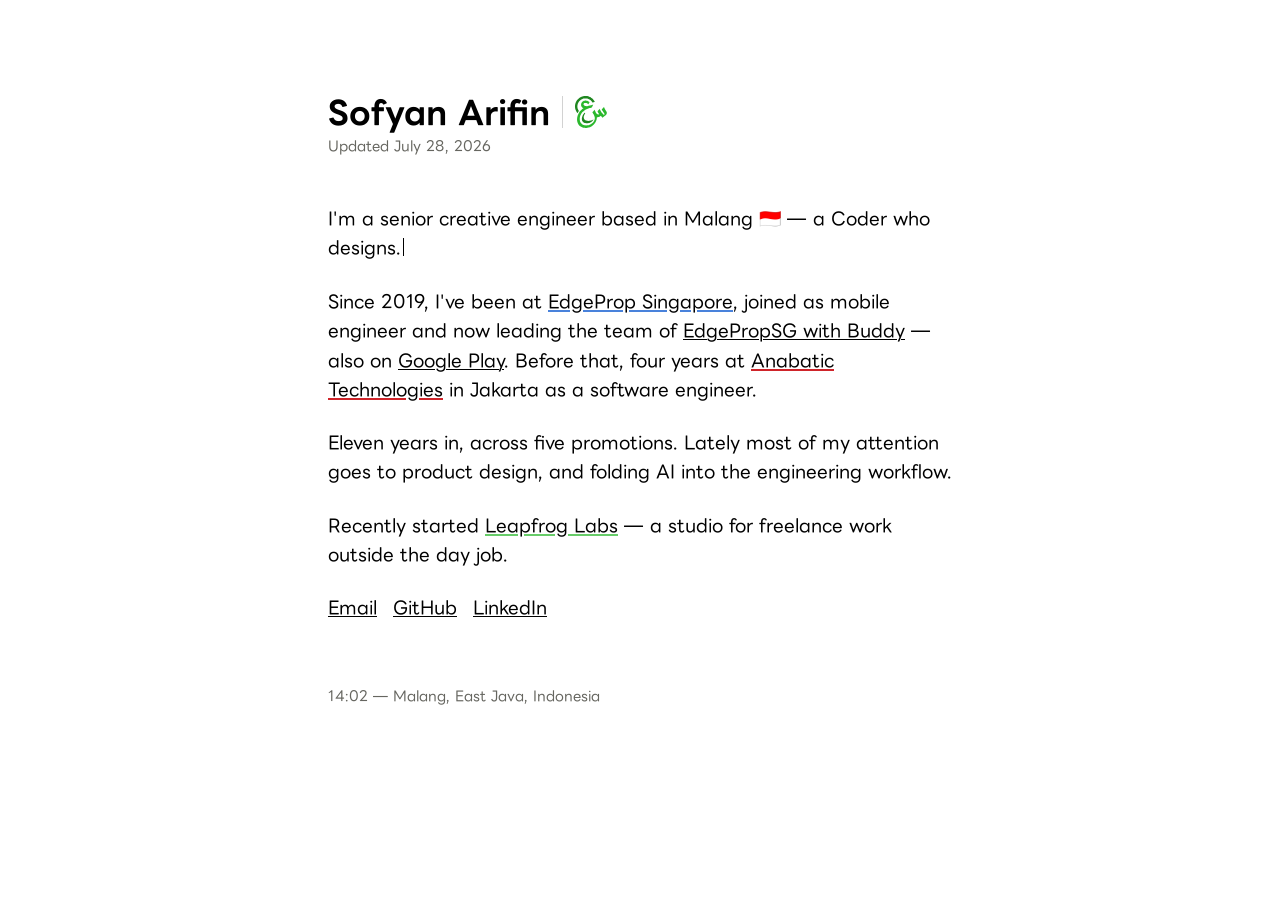
==== index.html @ 7bcece39 "deploy: b317d8b9dcee8643f9cf0bed5c3406398640f466 sfxarfn/landing-page@b317d8b9dcee8643f9cf0bed5c3406" ====
<!DOCTYPE html><html lang="en"><head><meta charset="utf-8"><meta name="viewport" content="width=device-width, initial-scale=1"><link rel="icon" href="/favicon.svg" type="image/svg+xml"><link rel="canonical" href="http://localhost:4321/"><title>Sofyan Arifin</title><meta name="description" content="a Coder who designs."><meta property="og:type" content="website"><meta property="og:title" content="Sofyan Arifin"><meta property="og:description" content="a Coder who designs."><meta name="twitter:card" content="summary_large_image"><meta name="twitter:title" content="Sofyan Arifin"><meta name="twitter:description" content="a Coder who designs."><link rel="stylesheet" href="/_astro/BaseLayout.Lkc5oZnr.css"></head><body class="bg-bg text-text font-sans antialiased"><div class="mx-auto w-full max-w-2xl px-6 py-16 sm:py-24"><main class="flex flex-col gap-12"><header class="flex flex-col gap-2"><div class="flex items-center gap-3 text-[clamp(1.5rem,4.5vw,2rem)]"><h3 class="leading-none font-bold">Sofyan Arifin</h3><span class="bg-border h-[1em] w-px" aria-hidden="true"></span><svg viewBox="0 0 586 589" fill="none" class="h-[1em] w-auto" aria-hidden="true">
<path fill-rule="evenodd" clip-rule="evenodd" d="M193.44 83.939C198.079 83.9053 205.485 84.4526 209.888 85.1684C214.29 85.8758 221.696 87.7284 226.335 89.2694C230.974 90.8105 237.232 93.3031 240.252 94.8104C243.271 96.3178 249.125 99.8714 253.275 102.709C257.424 105.547 262.443 109.379 268.052 114.6L257.315 132.402C251.411 142.195 246.392 150.422 246.156 150.7C245.92 150.978 243.457 149.269 240.673 146.911C237.89 144.545 233.15 140.982 230.13 138.995C227.111 136.999 221.898 134.204 218.533 132.78C215.168 131.349 209.474 129.564 205.881 128.806C201.175 127.821 196.991 127.568 190.91 127.896C185.984 128.166 180.198 129.075 176.993 130.077C173.973 131.029 169.436 133.05 166.905 134.574C163.793 136.435 161.465 138.684 159.736 141.479C157.509 145.075 157.172 146.422 157.172 151.584C157.172 156.199 157.661 158.591 159.323 162.178C160.588 164.906 163.565 168.89 166.568 171.862C169.377 174.641 174.488 178.506 177.921 180.443C181.354 182.388 187.199 185.032 190.91 186.321C197.168 188.493 198.577 188.662 222.961 188.561L249.53 180.931C264.147 176.729 284.642 171.197 295.076 168.628C305.518 166.052 318.608 162.995 324.175 161.833C329.742 160.662 334.482 159.888 334.718 160.098C334.954 160.317 329.877 171.761 323.45 185.546C317.022 199.323 311.515 210.868 311.22 211.188C310.924 211.516 304.042 213.167 295.919 214.859C287.805 216.552 275.845 219.398 269.351 221.175C262.856 222.952 252.414 226.177 246.156 228.341C239.897 230.514 229.262 234.724 222.539 237.706C215.817 240.678 206.134 245.411 201.031 248.206C195.928 251.002 187.013 256.408 181.21 260.215C175.416 264.021 166.872 270.194 162.233 273.924C157.594 277.654 149.058 285.587 143.255 291.549C137.461 297.511 129.988 305.983 126.656 310.387C123.324 314.782 118.449 321.797 115.818 325.965C113.195 330.134 108.556 338.664 105.511 344.913C102.474 351.161 98.3667 361.207 96.3846 367.228C94.4109 373.249 92.0155 382.15 91.0708 387.017C90.1346 391.876 88.9116 400.407 88.3549 405.964C87.7561 412.07 87.5621 421.24 87.8657 429.122C88.1441 436.297 88.996 445.585 89.7466 449.753C90.4973 453.922 92.0577 460.557 93.2048 464.49C94.3519 468.423 96.7135 474.679 98.451 478.385C100.189 482.09 103.841 488.532 106.582 492.7C109.315 496.869 114.603 503.336 118.34 507.066C122.068 510.797 127.972 515.849 131.447 518.3C134.93 520.75 141.568 524.658 146.207 526.99C150.846 529.315 158.437 532.481 163.076 534.022C167.715 535.554 175.492 537.626 180.367 538.611C185.697 539.698 194.09 540.59 201.453 540.868C208.31 541.121 217.757 540.902 222.961 540.363C228.064 539.832 236.034 538.62 240.673 537.668C245.312 536.716 253.663 534.434 259.229 532.599C264.796 530.771 273.905 527.049 279.472 524.346C285.039 521.635 293.575 516.793 298.45 513.576C303.325 510.367 310.882 504.734 315.26 501.062C319.637 497.391 326.191 491.159 329.818 487.227C333.453 483.294 338.876 476.658 341.871 472.49C344.865 468.322 349.563 460.557 352.312 455.227C355.062 449.897 358.267 442.697 359.44 439.227C360.62 435.749 362.248 429.88 363.058 426.175C364.062 421.585 364.526 415.817 364.517 408.07C364.5 399.573 364.036 394.571 362.662 388.28C361.649 383.649 359.448 375.876 357.77 371.018C356.091 366.15 352.759 358.007 350.372 352.912C347.977 347.818 342.444 338.151 338.075 331.439C333.697 324.719 327.574 315.06 318.785 300.703L320.734 298.597C321.805 297.435 331.15 286.64 341.499 274.598C351.849 262.556 360.46 252.703 360.646 252.703C360.831 252.703 362.484 256.678 364.323 261.545C366.162 266.404 370.025 275.684 372.909 282.16C375.794 288.635 380.374 297.915 383.09 302.791C385.797 307.667 389.972 314.269 392.368 317.477C394.755 320.677 398.677 325.039 401.081 327.161C403.476 329.283 407.466 332.239 409.937 333.73C412.4 335.228 417.46 337.216 421.172 338.167C424.883 339.111 430.104 339.877 432.769 339.868C435.434 339.868 439.609 339.439 442.047 338.917C444.485 338.403 446.661 337.847 446.897 337.687C447.133 337.527 444.788 334.066 441.701 329.991C438.606 325.923 433.933 319.187 431.318 315.018C428.695 310.85 424.52 303.271 422.04 298.176C419.552 293.082 416.819 286.985 414.424 280.332L430.466 261.461C439.289 251.086 448.204 240.56 454.066 233.537L457.204 243.12C458.924 248.392 462.88 257.823 465.992 264.071C469.105 270.32 474.596 279.793 478.189 285.124C481.782 290.454 487.171 297.84 490.157 301.545C493.143 305.25 498.963 311.995 503.087 316.526C507.203 321.056 513.732 328.256 517.586 332.525C521.905 337.308 525.785 342.63 527.708 346.411C529.42 349.788 531.006 352.55 531.242 352.559C531.478 352.567 533.089 351.035 534.826 349.165C536.564 347.287 538.715 344.332 539.592 342.597C540.478 340.862 541.464 338.108 541.793 336.492C542.131 334.841 541.937 331.506 541.363 328.913C540.79 326.361 538.833 321.435 537.003 317.966C535.172 314.488 527.784 303.507 520.572 293.545C513.369 283.583 505.474 272.215 503.037 268.282C500.599 264.349 497.031 258.278 491.583 248.493L511.497 226.598C522.445 214.556 532.026 204.039 532.794 203.23C534.11 201.841 534.388 202.321 537.416 211.23C539.195 216.443 542.848 225.251 545.547 230.809C548.355 236.611 555.913 249.158 563.284 260.282C570.352 270.935 577.184 281.73 578.466 284.282C579.748 286.825 581.84 291.751 583.122 295.229C584.91 300.096 585.543 303.574 585.863 310.387C586.192 317.216 585.956 320.382 584.834 324.281C584.033 327.06 582.009 331.986 580.33 335.229C578.112 339.515 575.076 343.313 569.205 349.123C564.111 354.176 555.246 361.376 545.133 368.66C536.336 375.001 523.625 384.348 504.673 398.655L501.409 393.468C499.612 390.613 493.919 384.087 488.757 378.967C483.595 373.847 477.565 368.255 471.357 363.439L463.555 371.287C458.958 375.91 453.324 380.575 449.849 382.647C446.602 384.584 441.094 387.169 437.619 388.39C432.212 390.293 429.817 390.638 421.172 390.714C415.605 390.765 409.439 390.52 403.881 389.544V392.701C403.881 394.436 403.316 400.693 402.616 406.596C401.924 412.499 400.355 421.787 399.141 427.227C397.926 432.667 395.413 441.669 393.557 447.227C391.702 452.785 388.37 461.307 386.16 466.174C383.95 471.033 379.961 478.806 377.287 483.437C374.622 488.069 370.16 495.083 367.368 499.016C364.585 502.948 359.937 509.012 357.044 512.489C354.151 515.959 346.999 523.445 341.145 529.121C335.292 534.797 325.853 542.889 320.169 547.1C314.484 551.318 305.476 557.356 300.137 560.523C294.798 563.689 287.207 567.765 283.268 569.592C279.329 571.411 272.488 574.249 268.086 575.899C263.683 577.541 256.657 579.882 252.482 581.095C248.307 582.308 240.336 584.202 234.769 585.297C229.203 586.4 220.093 587.764 214.527 588.328C208.31 588.96 199.201 589.162 190.91 588.867C183.488 588.59 172.86 587.604 167.293 586.653C161.727 585.71 153.562 583.966 149.159 582.779C144.756 581.592 136.592 578.821 131.025 576.632C125.458 574.451 117.294 570.678 112.891 568.253C108.488 565.836 100.897 560.868 96.0219 557.222C91.1468 553.584 83.1762 546.476 78.301 541.441C73.4174 536.396 67.0157 528.675 64.072 524.279C61.12 519.875 56.8099 512.489 54.482 507.858C52.1625 503.226 48.8225 495.083 47.0597 489.753C45.2968 484.422 43.087 476.279 42.1508 471.648C41.2061 467.016 40.059 460.002 39.5867 456.069C39.1228 452.136 38.4902 444.928 38.1866 440.069C37.8829 435.202 38.0769 425.543 38.6167 418.596C39.1565 411.649 40.1518 402.268 40.8181 397.754C41.4929 393.24 42.834 385.847 43.8039 381.333C44.7739 376.82 47.6248 366.874 50.1298 359.228C53.2759 349.645 57.1473 340.374 62.6044 329.334C67.488 319.456 73.7548 308.5 78.9758 300.703C83.6232 293.755 91.3913 283.33 96.2412 277.545C101.083 271.751 110.327 261.941 116.771 255.726C123.223 249.512 133.808 240.476 140.303 235.642C146.798 230.8 152.676 226.539 153.376 226.152C154.076 225.773 154.456 225.301 154.22 225.099C153.984 224.906 151.521 223.55 148.737 222.093C145.954 220.636 141.02 217.428 137.773 214.961C134.525 212.493 129.498 207.668 126.597 204.224C123.695 200.78 120.01 195.314 118.399 192.072C116.788 188.83 114.662 183.146 113.667 179.441C112.292 174.296 111.853 170.119 111.803 161.757C111.752 153.109 112.115 149.395 113.532 144.073C114.519 140.368 116.518 134.684 117.968 131.442C119.419 128.199 122.616 122.515 125.079 118.81C127.533 115.105 132.391 109.421 135.866 106.179C139.341 102.937 145.178 98.4904 148.83 96.2925C152.491 94.0946 159.281 90.9452 163.92 89.2863C168.559 87.6358 175.205 85.7747 178.68 85.1516C182.163 84.5284 188.801 83.9811 193.44 83.939Z" fill="#2BB82D" />
<path d="M222.539 1.70801C217.276 0.806964 208.015 0.234339 195.549 0.0490782C185.115 -0.102499 173.729 0.108025 170.245 0.529072C166.77 0.95012 159.938 2.07853 155.063 3.03851C150.188 3.9985 141.652 6.12058 136.086 7.75425C130.519 9.39633 121.789 12.4363 116.686 14.5163C111.583 16.5962 104.372 19.9478 100.661 21.9604C96.9496 23.973 90.1176 28.1666 85.4787 31.2824C80.8397 34.3981 73.2487 40.057 68.6097 43.8549C63.9707 47.6611 56.7845 54.3389 52.6348 58.6841C48.4934 63.0378 42.5555 70.0103 39.4516 74.1787C36.3478 78.3471 31.869 84.8817 29.4905 88.7048C27.112 92.5279 22.9453 100.107 20.2294 105.547C17.5051 110.987 13.912 119.037 12.242 123.441C10.5719 127.837 8.27776 134.658 7.14754 138.599C6.01731 142.532 4.31355 149.731 3.36888 154.599C2.41579 159.458 1.19279 167.988 0.644543 173.546C0.0288253 179.761 -0.165168 189.167 0.146908 197.967C0.433681 205.84 1.22652 215.878 1.91815 220.282C2.60978 224.678 4.33885 232.829 5.77272 238.387C7.20658 243.945 10.0996 252.846 12.2167 258.176C14.3253 263.507 18.1546 271.835 20.7186 276.703C23.2827 281.561 27.7361 289.14 30.6123 293.544C33.4969 297.94 38.1949 304.483 41.0542 308.071C43.9135 311.658 46.5451 314.597 46.8909 314.597C47.2367 314.597 49.2019 311.473 51.2599 307.649C53.3095 303.826 57.0797 297.292 59.627 293.123C62.1742 288.955 65.9022 283.178 67.9096 280.281L71.5618 275.018C65.2022 265.553 61.6428 259.397 59.5342 255.229C57.434 251.061 54.3301 243.667 52.6348 238.808C50.9394 233.941 48.8308 227.12 47.9452 223.651C47.0596 220.173 45.7438 212.88 45.0268 207.44C44.3184 202 43.7279 194.514 43.7279 190.809C43.7279 187.104 44.3184 179.617 45.0353 174.177C45.7522 168.738 47.2957 160.493 48.4766 155.862C49.6489 151.23 51.9431 143.837 53.5794 139.441C55.2157 135.037 58.6148 127.458 61.1367 122.599C63.6586 117.732 68.2723 110.153 71.3762 105.757C74.4885 101.353 81.9699 92.8058 88.0006 86.7596C96.1483 78.5913 101.47 74.1029 108.674 69.3366C114.013 65.7998 122.734 60.8315 128.073 58.2968C133.412 55.7537 141.383 52.4947 145.785 51.0463C150.188 49.5979 157.408 47.6864 161.811 46.7938C166.214 45.9011 174.378 44.8317 179.945 44.4106C185.959 43.9559 194.511 43.9475 201.031 44.3938C207.062 44.8064 215.226 45.7411 219.165 46.4738C223.104 47.2064 230.889 49.2611 236.456 51.0548C242.023 52.84 251.326 56.7052 257.121 59.6273C262.924 62.5578 270.7 66.9788 274.411 69.463C278.122 71.9471 284.195 76.5113 287.907 79.6102C291.618 82.7091 297.193 88.0648 300.305 91.5006C303.409 94.9447 307.517 99.8373 309.431 102.389C311.338 104.932 314.838 110.237 317.2 114.178L317.696 115.005C319.832 118.561 321.537 121.401 321.569 121.479C321.611 121.555 331.133 119.374 342.731 116.646C354.328 113.909 364.104 111.669 364.45 111.66C364.795 111.66 365.082 111.079 365.082 110.389C365.082 109.69 362.965 105.05 360.384 100.073C357.795 95.0963 353.308 87.4164 350.415 83.0207C347.513 78.6165 342.292 71.6103 338.792 67.4419C335.3 63.2736 329.067 56.6294 324.934 52.68C320.809 48.7306 314.391 43.198 310.68 40.3854C306.968 37.5728 300.516 33.0255 296.341 30.2803C292.166 27.5351 284.575 23.1562 279.472 20.5457C274.369 17.9352 267.158 14.5921 263.446 13.11C259.735 11.6363 254.422 9.68264 251.638 8.7816C248.855 7.88056 242.968 6.22163 238.565 5.11007C234.162 3.99008 226.942 2.46589 222.539 1.70801Z" fill="#1F8720" />
<path d="M182.264 314.277C178.899 312.138 175.989 310.387 175.803 310.387C175.61 310.387 173.661 312.374 171.468 314.808C169.275 317.241 165.328 322.067 162.688 325.544C160.048 329.014 156.362 334.134 154.498 336.913C152.634 339.692 148.788 346.134 145.945 351.228C143.103 356.323 138.886 365.224 136.575 371.018C134.264 376.803 131.438 385.139 130.291 389.544C129.144 393.939 127.752 400.954 127.187 405.122C126.554 409.838 126.352 417.476 126.639 425.333C126.959 433.88 127.643 440.01 128.773 444.28C129.684 447.749 131.354 452.869 132.476 455.648C133.597 458.427 135.967 462.974 137.739 465.753C139.518 468.532 142.335 472.482 144.005 474.536C145.684 476.583 149.901 480.515 153.376 483.269C156.86 486.022 163.498 490.123 168.137 492.372C172.784 494.637 180.358 497.433 185.006 498.612C189.645 499.782 197.05 501.163 201.453 501.685C206.193 502.233 214.982 502.418 222.961 502.132C230.383 501.854 239.686 501.045 243.625 500.321C247.564 499.597 253.831 498.191 257.542 497.205C261.253 496.212 268.085 493.913 272.724 492.094C277.363 490.267 284.01 487.227 287.485 485.332C290.968 483.446 297.041 479.715 300.98 477.054C304.919 474.393 311.565 469.012 315.74 465.113C319.915 461.206 325.465 455.395 328.08 452.195C330.695 449.004 334.397 443.825 336.303 440.701C338.218 437.577 339.762 434.924 339.745 434.806C339.728 434.688 335.08 436.532 329.412 438.907C323.753 441.282 314.559 444.81 308.993 446.747C303.426 448.692 293.743 451.547 287.485 453.105C281.226 454.663 273.256 456.44 269.772 457.054C265.791 457.762 256.572 458.174 244.89 458.174C230.172 458.174 224.943 457.863 219.587 456.675C215.876 455.85 209.803 454.132 206.092 452.869C202.381 451.598 196.341 448.861 192.681 446.789C189.012 444.718 183.319 440.516 180.029 437.467C176.731 434.41 172.43 429.484 170.464 426.52C168.499 423.547 165.977 418.47 164.872 415.228C163.759 411.985 162.367 406.301 161.777 402.596C161.102 398.352 160.891 392.584 161.212 387.017C161.515 381.754 162.637 374.596 163.987 369.333C165.235 364.466 167.563 357.266 169.157 353.334C170.76 349.393 173.459 343.532 175.162 340.289C176.866 337.056 180.628 330.892 183.529 326.605C186.431 322.319 188.708 318.665 188.59 318.488C188.472 318.311 185.63 316.416 182.264 314.277Z" fill="#1F8720" />
</svg></div><p class="text-muted text-sm">Updated July 28, 2026</p></header><section class="flex flex-col gap-6 text-lg leading-relaxed"><p>I'm a senior creative engineer based in Malang 🇮🇩 — <span id="tagline" data-taglines="a Coder who designs.|a Designer who codes.|I ship the app, then argue about its spacing.|I redraw the screen, then build it.|eleven years shipping apps, now obsessed with how it feels.|I care about the pixel and the ship date, in that order.|I've evolved from writing the screens to deciding what's on it.|the design file and the pull request are the same argument.">a Coder who designs.</span></p><p>Since 2019, I've been at <a target="_blank" rel="noopener" href="https://www.edgeprop.sg/">EdgeProp Singapore</a>, joined as mobile engineer and now leading the team of <a target="_blank" rel="noopener" href="https://apps.apple.com/sg/app/edgepropsg-with-buddy/id1069299307">EdgePropSG with Buddy</a> — also on <a target="_blank" rel="noopener" href="https://play.google.com/store/apps/details?id=sg.com.theedgeproperty.app">Google Play</a>. Before that, four years at <a target="_blank" rel="noopener" href="https://www.anabatic.com/">Anabatic Technologies</a> in Jakarta as a software engineer.</p><p>Eleven years in, across five promotions. Lately most of my attention goes to product design, and folding AI into the engineering workflow.</p><p>Recently started <a href="/leapfrog-labs">Leapfrog Labs</a> — a studio for freelance work outside the day job.</p><p class="flex flex-wrap gap-x-4 gap-y-1"><a href="mailto:sofyanarifin39@gmail.com" rel="me">Email</a><a href="https://github.com/" rel="me noopener" target="_blank">GitHub</a><a href="https://www.linkedin.com/" rel="me noopener" target="_blank">LinkedIn</a></p></section></main><footer class="text-muted mt-16 text-sm"><span id="clock" data-tz="Asia/Jakarta">Malang, East Java, Indonesia</span></footer></div><script type="module">var e=document.getElementById(`clock`),t=e?.dataset.tz;if(e&&t){let n=e.textContent,r=new Intl.DateTimeFormat(`en-GB`,{timeZone:t,hour:`2-digit`,minute:`2-digit`}),i=()=>e.textContent=`${r.format(new Date)} — ${n}`;i(),setInterval(i,3e4)}var n=document.getElementById(`tagline`),r=n?.parentElement,i=n?.dataset.taglines?.split(`|`)??[];if(n&&r&&i.length>1&&!matchMedia(`(prefers-reduced-motion: reduce)`).matches){let e=e=>new Promise(t=>setTimeout(t,e)),t=()=>{let e=n.textContent;r.style.minHeight=``;let t=0;for(let e of i)n.textContent=e,t=Math.max(t,r.offsetHeight);n.textContent=e,r.style.minHeight=`${t}px`};t(),addEventListener(`resize`,t),n.classList.add(`caret`),(async()=>{for(let t=0;;t=(t+1)%i.length){let r=i[(t+1)%i.length];await e(2e3);for(let r=i[t].length;r>0;r--)n.textContent=i[t].slice(0,r-1),await e(25);for(let t=1;t<=r.length;t++)n.textContent=r.slice(0,t),await e(45)}})()}</script><script type="application/ld+json">{"@context":"https://schema.org","@type":"Person","name":"Sofyan Arifin","jobTitle":"Senior Creative Engineer","description":"a Coder who designs."}</script></body></html>
---- _astro/BaseLayout.Lkc5oZnr.css ----
/*! tailwindcss v4.3.3 | MIT License | https://tailwindcss.com */
@layer properties{@supports (((-webkit-hyphens:none)) and (not (margin-trim:inline))) or ((-moz-orient:inline) and (not (color:rgb(from red r g b)))){*,:before,:after,::backdrop{--tw-border-style:solid;--tw-leading:initial;--tw-font-weight:initial;--tw-shadow:0 0 #0000;--tw-shadow-color:initial;--tw-shadow-alpha:100%;--tw-inset-shadow:0 0 #0000;--tw-inset-shadow-color:initial;--tw-inset-shadow-alpha:100%;--tw-ring-color:initial;--tw-ring-shadow:0 0 #0000;--tw-inset-ring-color:initial;--tw-inset-ring-shadow:0 0 #0000;--tw-ring-inset:initial;--tw-ring-offset-width:0px;--tw-ring-offset-color:#fff;--tw-ring-offset-shadow:0 0 #0000;--tw-outline-style:solid}}}@layer theme{:root,:host{--font-sans:"LINE Seed JP", ui-sans-serif, system-ui, sans-serif;--font-mono:ui-monospace, SFMono-Regular, Menlo, Monaco, Consolas, "Liberation Mono", "Courier New", monospace;--spacing:.25rem;--container-2xl:42rem;--text-sm:.875rem;--text-sm--line-height:calc(1.25 / .875);--text-lg:1.125rem;--text-lg--line-height:calc(1.75 / 1.125);--font-weight-medium:500;--font-weight-bold:700;--leading-relaxed:1.625;--radius-2xl:1rem;--radius-3xl:1.5rem;--default-font-family:var(--font-sans);--default-mono-font-family:var(--font-mono);--color-bg:#fff;--color-text:#000;--color-muted:#666660;--color-border:#d2d2d2;--color-brand:#2bb82d;--color-brand-light:#4bc94d}}@layer base{*,:after,:before,::backdrop{box-sizing:border-box;border:0 solid;margin:0;padding:0}::file-selector-button{box-sizing:border-box;border:0 solid;margin:0;padding:0}html,:host{-webkit-text-size-adjust:100%;tab-size:4;line-height:1.5;font-family:var(--default-font-family,-apple-system, BlinkMacSystemFont, "Segoe UI", Roboto, "Helvetica Neue", "Noto Sans", Arial, sans-serif, "Apple Color Emoji", "Segoe UI Emoji", "Segoe UI Symbol", "Noto Color Emoji");font-feature-settings:var(--default-font-feature-settings,normal);font-variation-settings:var(--default-font-variation-settings,normal);-webkit-tap-highlight-color:transparent}hr{height:0;color:inherit;border-top-width:1px}abbr:where([title]){text-decoration:underline dotted}h1,h2,h3,h4,h5,h6{font-size:inherit;font-weight:inherit}a{color:inherit;-webkit-text-decoration:inherit;-webkit-text-decoration:inherit;-webkit-text-decoration:inherit;text-decoration:inherit}b,strong{font-weight:bolder}code,kbd,samp,pre{font-family:var(--default-mono-font-family,ui-monospace, SFMono-Regular, Menlo, Monaco, Consolas, "Liberation Mono", "Courier New", monospace);font-feature-settings:var(--default-mono-font-feature-settings,normal);font-variation-settings:var(--default-mono-font-variation-settings,normal);font-size:1em}small{font-size:80%}sub,sup{vertical-align:baseline;font-size:75%;line-height:0;position:relative}sub{bottom:-.25em}sup{top:-.5em}table{text-indent:0;border-color:inherit;border-collapse:collapse}:-moz-focusring:where(:not(iframe)){outline:auto}progress{vertical-align:baseline}summary{display:list-item}ol,ul,menu{list-style:none}img,svg,video,canvas,audio,iframe,embed,object{vertical-align:middle;display:block}img,video{max-width:100%;height:auto}button,input,select,optgroup,textarea{font:inherit;font-feature-settings:inherit;font-variation-settings:inherit;letter-spacing:inherit;color:inherit;opacity:1;background-color:#0000;border-radius:0}::file-selector-button{font:inherit;font-feature-settings:inherit;font-variation-settings:inherit;letter-spacing:inherit;color:inherit;opacity:1;background-color:#0000;border-radius:0}:where(select:is([multiple],[size])) optgroup{font-weight:bolder}:where(select:is([multiple],[size])) optgroup option{padding-inline-start:20px}::file-selector-button{margin-inline-end:4px}::placeholder{opacity:1}@supports (not ((-webkit-appearance:-apple-pay-button))) or (contain-intrinsic-size:1px){::placeholder{color:currentColor}@supports (color:color-mix(in lab, red, red)){::placeholder{color:color-mix(in oklab, currentcolor 50%, transparent)}}}textarea{resize:vertical}::-webkit-search-decoration{-webkit-appearance:none}::-webkit-date-and-time-value{min-height:1lh;text-align:inherit}::-webkit-datetime-edit{display:inline-flex}::-webkit-datetime-edit-fields-wrapper{padding:0}::-webkit-datetime-edit{padding-block:0}::-webkit-datetime-edit-year-field{padding-block:0}::-webkit-datetime-edit-month-field{padding-block:0}::-webkit-datetime-edit-day-field{padding-block:0}::-webkit-datetime-edit-hour-field{padding-block:0}::-webkit-datetime-edit-minute-field{padding-block:0}::-webkit-datetime-edit-second-field{padding-block:0}::-webkit-datetime-edit-millisecond-field{padding-block:0}::-webkit-datetime-edit-meridiem-field{padding-block:0}::-webkit-calendar-picker-indicator{line-height:1}:-moz-ui-invalid{box-shadow:none}button,input:where([type=button],[type=reset],[type=submit]){appearance:button}::file-selector-button{appearance:button}::-webkit-inner-spin-button{height:auto}::-webkit-outer-spin-button{height:auto}[hidden]:where(:not([hidden=until-found])){display:none!important}}@layer components;@layer utilities{.invisible{visibility:hidden}.visible{visibility:visible}.fixed{position:fixed}.static{position:static}.sticky{position:sticky}.container{width:100%}@media (width>=40rem){.container{max-width:40rem}}@media (width>=48rem){.container{max-width:48rem}}@media (width>=64rem){.container{max-width:64rem}}@media (width>=80rem){.container{max-width:80rem}}@media (width>=96rem){.container{max-width:96rem}}.mx-auto{margin-inline:auto}.mt-16{margin-top:calc(var(--spacing) * 16)}.block{display:block}.flex{display:flex}.inline{display:inline}.h-\[1em\]{height:1em}.w-auto{width:auto}.w-full{width:100%}.w-px{width:1px}.max-w-2xl{max-width:var(--container-2xl)}.max-w-\[1280px\]{max-width:1280px}.resize{resize:both}.flex-col{flex-direction:column}.flex-wrap{flex-wrap:wrap}.items-center{align-items:center}.gap-1{gap:var(--spacing)}.gap-2{gap:calc(var(--spacing) * 2)}.gap-3{gap:calc(var(--spacing) * 3)}.gap-6{gap:calc(var(--spacing) * 6)}.gap-12{gap:calc(var(--spacing) * 12)}.gap-x-4{column-gap:calc(var(--spacing) * 4)}.gap-y-1{row-gap:var(--spacing)}.rounded-2xl{border-radius:var(--radius-2xl)}.rounded-3xl{border-radius:var(--radius-3xl)}.border{border-style:var(--tw-border-style);border-width:1px}.bg-bg{background-color:var(--color-bg)}.bg-border{background-color:var(--color-border)}.px-4{padding-inline:calc(var(--spacing) * 4)}.px-6{padding-inline:calc(var(--spacing) * 6)}.py-10{padding-block:calc(var(--spacing) * 10)}.py-16{padding-block:calc(var(--spacing) * 16)}.font-sans{font-family:var(--font-sans)}.text-lg{font-size:var(--text-lg);line-height:var(--tw-leading,var(--text-lg--line-height))}.text-sm{font-size:var(--text-sm);line-height:var(--tw-leading,var(--text-sm--line-height))}.text-\[clamp\(1\.5rem\,4\.5vw\,2rem\)\]{font-size:clamp(1.5rem,4.5vw,2rem)}.leading-none{--tw-leading:1;line-height:1}.leading-relaxed{--tw-leading:var(--leading-relaxed);line-height:var(--leading-relaxed)}.font-bold{--tw-font-weight:var(--font-weight-bold);font-weight:var(--font-weight-bold)}.font-medium{--tw-font-weight:var(--font-weight-medium);font-weight:var(--font-weight-medium)}.text-muted{color:var(--color-muted)}.text-text{color:var(--color-text)}.underline{text-decoration-line:underline}.antialiased{-webkit-font-smoothing:antialiased;-moz-osx-font-smoothing:grayscale}.shadow{--tw-shadow:0 1px 3px 0 var(--tw-shadow-color,#0000001a), 0 1px 2px -1px var(--tw-shadow-color,#0000001a);box-shadow:var(--tw-inset-shadow), var(--tw-inset-ring-shadow), var(--tw-ring-offset-shadow), var(--tw-ring-shadow), var(--tw-shadow)}.outline{outline-style:var(--tw-outline-style);outline-width:1px}@media (width>=40rem){.sm\:px-6{padding-inline:calc(var(--spacing) * 6)}.sm\:py-24{padding-block:calc(var(--spacing) * 24)}}}@font-face{font-family:LINE Seed JP;font-style:normal;font-display:swap;font-weight:100;src:url(/_astro/line-seed-jp-latin-100-normal.CjPVmwbR.woff2)format("woff2"),url(/_astro/line-seed-jp-latin-100-normal.DxLPMosO.woff)format("woff")}@font-face{font-family:LINE Seed JP;font-style:normal;font-display:swap;font-weight:400;src:url(/_astro/line-seed-jp-latin-400-normal.DXbs1QvZ.woff2)format("woff2"),url(/_astro/line-seed-jp-latin-400-normal.DXF6vWKE.woff)format("woff")}@font-face{font-family:LINE Seed JP;font-style:normal;font-display:swap;font-weight:700;src:url(/_astro/line-seed-jp-latin-700-normal.DDNiOMEI.woff2)format("woff2"),url(/_astro/line-seed-jp-latin-700-normal.By3tsmxZ.woff)format("woff")}main a{text-underline-offset:2px;text-decoration:underline 1px;transition:text-shadow .2s ease-out}main a:hover{text-shadow:0 0 .04em}main a[href^="https://www.edgeprop.sg"]{--link-brand:#4982db}main a[href^="https://www.anabatic.com"]{--link-brand:#cf242a}main a[href^=\/leapfrog-labs]{--link-brand:#67cc69}main :is(a[href^="https://www.edgeprop.sg"],a[href^="https://www.anabatic.com"],a[href^=\/leapfrog-labs]){-webkit-text-decoration-color:var(--link-brand);-webkit-text-decoration-color:var(--link-brand);text-decoration-color:var(--link-brand);text-decoration-thickness:2px}main>*>*,footer{animation:.5s ease-out backwards enter}main>:first-child>:nth-child(2){animation-delay:.1s}main>:nth-child(2)>:first-child{animation-delay:.2s}main>:nth-child(2)>:nth-child(2){animation-delay:.3s}main>:nth-child(2)>:nth-child(3){animation-delay:.4s}main>:nth-child(2)>:nth-child(4){animation-delay:.5s}main>:nth-child(2)>:nth-child(n+5){animation-delay:.6s}footer{animation-delay:.7s}@keyframes enter{0%{opacity:0;transform:translateY(8px)}}.caret:after{content:"";vertical-align:-.12em;background:currentColor;width:1px;height:1em;margin-left:2px;animation:1s step-end infinite caret-blink;display:inline-block}@keyframes caret-blink{50%{opacity:0}}:focus-visible{outline-offset:2px;outline:2px solid}@media (prefers-reduced-motion:reduce){*,:before,:after{transition-duration:.01ms!important;animation-duration:.01ms!important;animation-delay:0s!important}}@property --tw-border-style{syntax:"*";inherits:false;initial-value:solid}@property --tw-leading{syntax:"*";inherits:false}@property --tw-font-weight{syntax:"*";inherits:false}@property --tw-shadow{syntax:"*";inherits:false;initial-value:0 0 #0000}@property --tw-shadow-color{syntax:"*";inherits:false}@property --tw-shadow-alpha{syntax:"<percentage>";inherits:false;initial-value:100%}@property --tw-inset-shadow{syntax:"*";inherits:false;initial-value:0 0 #0000}@property --tw-inset-shadow-color{syntax:"*";inherits:false}@property --tw-inset-shadow-alpha{syntax:"<percentage>";inherits:false;initial-value:100%}@property --tw-ring-color{syntax:"*";inherits:false}@property --tw-ring-shadow{syntax:"*";inherits:false;initial-value:0 0 #0000}@property --tw-inset-ring-color{syntax:"*";inherits:false}@property --tw-inset-ring-shadow{syntax:"*";inherits:false;initial-value:0 0 #0000}@property --tw-ring-inset{syntax:"*";inherits:false}@property --tw-ring-offset-width{syntax:"<length>";inherits:false;initial-value:0}@property --tw-ring-offset-color{syntax:"*";inherits:false;initial-value:#fff}@property --tw-ring-offset-shadow{syntax:"*";inherits:false;initial-value:0 0 #0000}@property --tw-outline-style{syntax:"*";inherits:false;initial-value:solid}
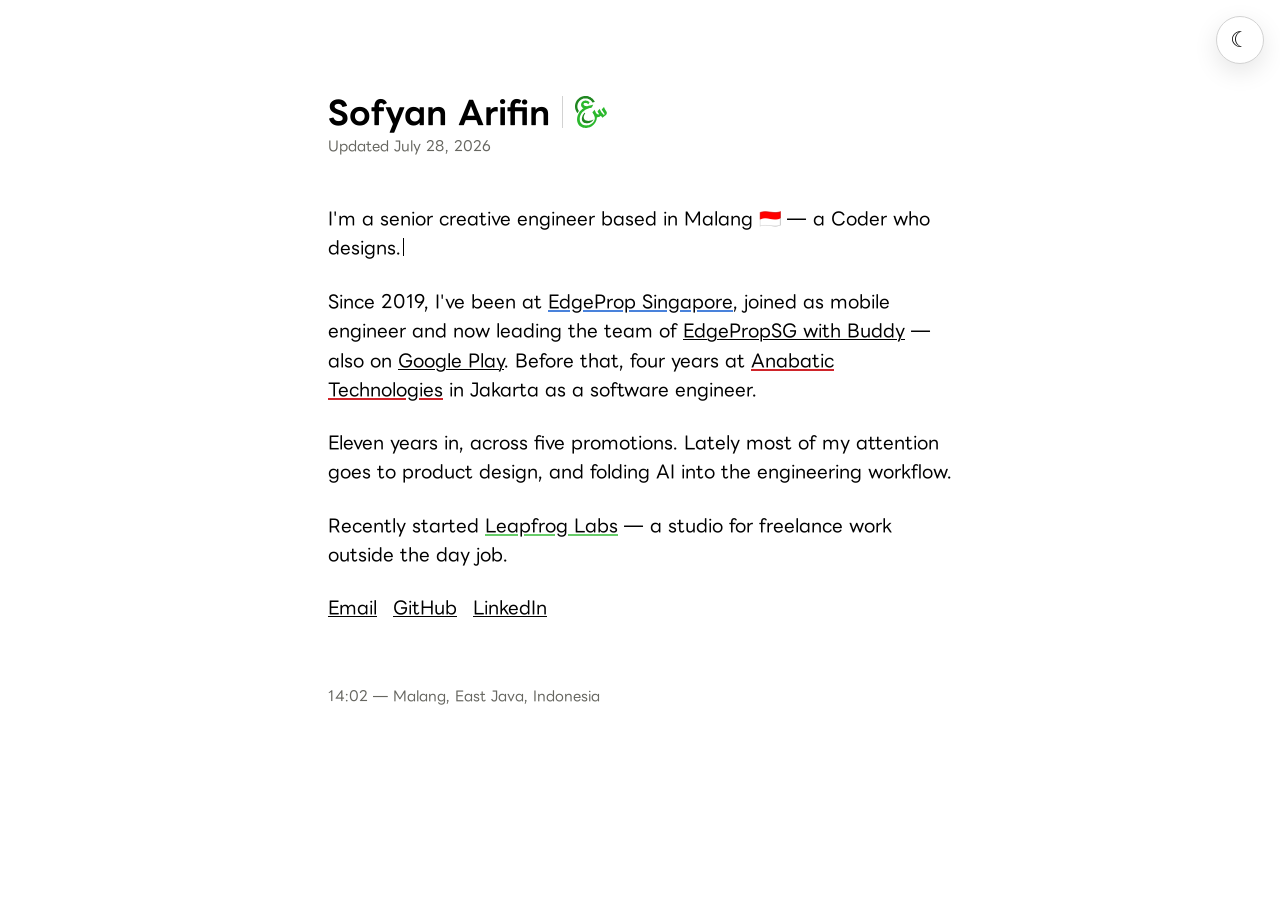
==== commit 7e8e8824: "deploy: 3feaae5764d6441ac767d01d5b63188026e43a88 sfxarfn/landing-page@3feaae5764d6441ac767d01d5b6318" ====
--- a/index.html
+++ b/index.html
@@ -1,5 +1,18 @@
-<!DOCTYPE html><html lang="en"><head><meta charset="utf-8"><meta name="viewport" content="width=device-width, initial-scale=1"><link rel="icon" href="/favicon.svg" type="image/svg+xml"><link rel="canonical" href="http://localhost:4321/"><title>Sofyan Arifin</title><meta name="description" content="a Coder who designs."><meta property="og:type" content="website"><meta property="og:title" content="Sofyan Arifin"><meta property="og:description" content="a Coder who designs."><meta name="twitter:card" content="summary_large_image"><meta name="twitter:title" content="Sofyan Arifin"><meta name="twitter:description" content="a Coder who designs."><link rel="stylesheet" href="/_astro/BaseLayout.Lkc5oZnr.css"></head><body class="bg-bg text-text font-sans antialiased"><div class="mx-auto w-full max-w-2xl px-6 py-16 sm:py-24"><main class="flex flex-col gap-12"><header class="flex flex-col gap-2"><div class="flex items-center gap-3 text-[clamp(1.5rem,4.5vw,2rem)]"><h3 class="leading-none font-bold">Sofyan Arifin</h3><span class="bg-border h-[1em] w-px" aria-hidden="true"></span><svg viewBox="0 0 586 589" fill="none" class="h-[1em] w-auto" aria-hidden="true">
+<!DOCTYPE html><html lang="en"><head><meta charset="utf-8"><meta name="viewport" content="width=device-width, initial-scale=1"><link rel="icon" href="/favicon.svg" type="image/svg+xml"><link rel="canonical" href="http://localhost:4321/"><title>Sofyan Arifin</title><meta name="description" content="a Coder who designs."><meta property="og:type" content="website"><meta property="og:title" content="Sofyan Arifin"><meta property="og:description" content="a Coder who designs."><meta name="twitter:card" content="summary_large_image"><meta name="twitter:title" content="Sofyan Arifin"><meta name="twitter:description" content="a Coder who designs."><script>
+      (() => {
+        let theme;
+        try {
+          theme = localStorage.getItem("theme");
+        } catch {}
+
+        const systemTheme = matchMedia("(prefers-color-scheme: dark)").matches
+          ? "dark"
+          : "light";
+        document.documentElement.dataset.theme =
+          theme === "light" || theme === "dark" ? theme : systemTheme;
+      })();
+    </script><link rel="stylesheet" href="/_astro/logo.Bj0zBUsG.css"></head><body class="bg-bg text-text font-sans antialiased"><button class="theme-toggle" type="button" aria-label="Switch to dark mode" aria-pressed="false" data-theme-toggle><span class="theme-toggle-icon theme-toggle-sun" aria-hidden="true">☀</span><span class="theme-toggle-icon theme-toggle-moon" aria-hidden="true">☾</span></button><div class="mx-auto w-full max-w-2xl px-6 py-16 sm:py-24"><main class="flex flex-col gap-12"><header class="flex flex-col gap-2"><div class="flex items-center gap-3 text-[clamp(1.5rem,4.5vw,2rem)]"><h3 class="leading-none font-bold">Sofyan Arifin</h3><span class="bg-border h-[1em] w-px" aria-hidden="true"></span><svg viewBox="0 0 586 589" fill="none" class="h-[1em] w-auto" aria-hidden="true">
 <path fill-rule="evenodd" clip-rule="evenodd" d="M193.44 83.939C198.079 83.9053 205.485 84.4526 209.888 85.1684C214.29 85.8758 221.696 87.7284 226.335 89.2694C230.974 90.8105 237.232 93.3031 240.252 94.8104C243.271 96.3178 249.125 99.8714 253.275 102.709C257.424 105.547 262.443 109.379 268.052 114.6L257.315 132.402C251.411 142.195 246.392 150.422 246.156 150.7C245.92 150.978 243.457 149.269 240.673 146.911C237.89 144.545 233.15 140.982 230.13 138.995C227.111 136.999 221.898 134.204 218.533 132.78C215.168 131.349 209.474 129.564 205.881 128.806C201.175 127.821 196.991 127.568 190.91 127.896C185.984 128.166 180.198 129.075 176.993 130.077C173.973 131.029 169.436 133.05 166.905 134.574C163.793 136.435 161.465 138.684 159.736 141.479C157.509 145.075 157.172 146.422 157.172 151.584C157.172 156.199 157.661 158.591 159.323 162.178C160.588 164.906 163.565 168.89 166.568 171.862C169.377 174.641 174.488 178.506 177.921 180.443C181.354 182.388 187.199 185.032 190.91 186.321C197.168 188.493 198.577 188.662 222.961 188.561L249.53 180.931C264.147 176.729 284.642 171.197 295.076 168.628C305.518 166.052 318.608 162.995 324.175 161.833C329.742 160.662 334.482 159.888 334.718 160.098C334.954 160.317 329.877 171.761 323.45 185.546C317.022 199.323 311.515 210.868 311.22 211.188C310.924 211.516 304.042 213.167 295.919 214.859C287.805 216.552 275.845 219.398 269.351 221.175C262.856 222.952 252.414 226.177 246.156 228.341C239.897 230.514 229.262 234.724 222.539 237.706C215.817 240.678 206.134 245.411 201.031 248.206C195.928 251.002 187.013 256.408 181.21 260.215C175.416 264.021 166.872 270.194 162.233 273.924C157.594 277.654 149.058 285.587 143.255 291.549C137.461 297.511 129.988 305.983 126.656 310.387C123.324 314.782 118.449 321.797 115.818 325.965C113.195 330.134 108.556 338.664 105.511 344.913C102.474 351.161 98.3667 361.207 96.3846 367.228C94.4109 373.249 92.0155 382.15 91.0708 387.017C90.1346 391.876 88.9116 400.407 88.3549 405.964C87.7561 412.07 87.5621 421.24 87.8657 429.122C88.1441 436.297 88.996 445.585 89.7466 449.753C90.4973 453.922 92.0577 460.557 93.2048 464.49C94.3519 468.423 96.7135 474.679 98.451 478.385C100.189 482.09 103.841 488.532 106.582 492.7C109.315 496.869 114.603 503.336 118.34 507.066C122.068 510.797 127.972 515.849 131.447 518.3C134.93 520.75 141.568 524.658 146.207 526.99C150.846 529.315 158.437 532.481 163.076 534.022C167.715 535.554 175.492 537.626 180.367 538.611C185.697 539.698 194.09 540.59 201.453 540.868C208.31 541.121 217.757 540.902 222.961 540.363C228.064 539.832 236.034 538.62 240.673 537.668C245.312 536.716 253.663 534.434 259.229 532.599C264.796 530.771 273.905 527.049 279.472 524.346C285.039 521.635 293.575 516.793 298.45 513.576C303.325 510.367 310.882 504.734 315.26 501.062C319.637 497.391 326.191 491.159 329.818 487.227C333.453 483.294 338.876 476.658 341.871 472.49C344.865 468.322 349.563 460.557 352.312 455.227C355.062 449.897 358.267 442.697 359.44 439.227C360.62 435.749 362.248 429.88 363.058 426.175C364.062 421.585 364.526 415.817 364.517 408.07C364.5 399.573 364.036 394.571 362.662 388.28C361.649 383.649 359.448 375.876 357.77 371.018C356.091 366.15 352.759 358.007 350.372 352.912C347.977 347.818 342.444 338.151 338.075 331.439C333.697 324.719 327.574 315.06 318.785 300.703L320.734 298.597C321.805 297.435 331.15 286.64 341.499 274.598C351.849 262.556 360.46 252.703 360.646 252.703C360.831 252.703 362.484 256.678 364.323 261.545C366.162 266.404 370.025 275.684 372.909 282.16C375.794 288.635 380.374 297.915 383.09 302.791C385.797 307.667 389.972 314.269 392.368 317.477C394.755 320.677 398.677 325.039 401.081 327.161C403.476 329.283 407.466 332.239 409.937 333.73C412.4 335.228 417.46 337.216 421.172 338.167C424.883 339.111 430.104 339.877 432.769 339.868C435.434 339.868 439.609 339.439 442.047 338.917C444.485 338.403 446.661 337.847 446.897 337.687C447.133 337.527 444.788 334.066 441.701 329.991C438.606 325.923 433.933 319.187 431.318 315.018C428.695 310.85 424.52 303.271 422.04 298.176C419.552 293.082 416.819 286.985 414.424 280.332L430.466 261.461C439.289 251.086 448.204 240.56 454.066 233.537L457.204 243.12C458.924 248.392 462.88 257.823 465.992 264.071C469.105 270.32 474.596 279.793 478.189 285.124C481.782 290.454 487.171 297.84 490.157 301.545C493.143 305.25 498.963 311.995 503.087 316.526C507.203 321.056 513.732 328.256 517.586 332.525C521.905 337.308 525.785 342.63 527.708 346.411C529.42 349.788 531.006 352.55 531.242 352.559C531.478 352.567 533.089 351.035 534.826 349.165C536.564 347.287 538.715 344.332 539.592 342.597C540.478 340.862 541.464 338.108 541.793 336.492C542.131 334.841 541.937 331.506 541.363 328.913C540.79 326.361 538.833 321.435 537.003 317.966C535.172 314.488 527.784 303.507 520.572 293.545C513.369 283.583 505.474 272.215 503.037 268.282C500.599 264.349 497.031 258.278 491.583 248.493L511.497 226.598C522.445 214.556 532.026 204.039 532.794 203.23C534.11 201.841 534.388 202.321 537.416 211.23C539.195 216.443 542.848 225.251 545.547 230.809C548.355 236.611 555.913 249.158 563.284 260.282C570.352 270.935 577.184 281.73 578.466 284.282C579.748 286.825 581.84 291.751 583.122 295.229C584.91 300.096 585.543 303.574 585.863 310.387C586.192 317.216 585.956 320.382 584.834 324.281C584.033 327.06 582.009 331.986 580.33 335.229C578.112 339.515 575.076 343.313 569.205 349.123C564.111 354.176 555.246 361.376 545.133 368.66C536.336 375.001 523.625 384.348 504.673 398.655L501.409 393.468C499.612 390.613 493.919 384.087 488.757 378.967C483.595 373.847 477.565 368.255 471.357 363.439L463.555 371.287C458.958 375.91 453.324 380.575 449.849 382.647C446.602 384.584 441.094 387.169 437.619 388.39C432.212 390.293 429.817 390.638 421.172 390.714C415.605 390.765 409.439 390.52 403.881 389.544V392.701C403.881 394.436 403.316 400.693 402.616 406.596C401.924 412.499 400.355 421.787 399.141 427.227C397.926 432.667 395.413 441.669 393.557 447.227C391.702 452.785 388.37 461.307 386.16 466.174C383.95 471.033 379.961 478.806 377.287 483.437C374.622 488.069 370.16 495.083 367.368 499.016C364.585 502.948 359.937 509.012 357.044 512.489C354.151 515.959 346.999 523.445 341.145 529.121C335.292 534.797 325.853 542.889 320.169 547.1C314.484 551.318 305.476 557.356 300.137 560.523C294.798 563.689 287.207 567.765 283.268 569.592C279.329 571.411 272.488 574.249 268.086 575.899C263.683 577.541 256.657 579.882 252.482 581.095C248.307 582.308 240.336 584.202 234.769 585.297C229.203 586.4 220.093 587.764 214.527 588.328C208.31 588.96 199.201 589.162 190.91 588.867C183.488 588.59 172.86 587.604 167.293 586.653C161.727 585.71 153.562 583.966 149.159 582.779C144.756 581.592 136.592 578.821 131.025 576.632C125.458 574.451 117.294 570.678 112.891 568.253C108.488 565.836 100.897 560.868 96.0219 557.222C91.1468 553.584 83.1762 546.476 78.301 541.441C73.4174 536.396 67.0157 528.675 64.072 524.279C61.12 519.875 56.8099 512.489 54.482 507.858C52.1625 503.226 48.8225 495.083 47.0597 489.753C45.2968 484.422 43.087 476.279 42.1508 471.648C41.2061 467.016 40.059 460.002 39.5867 456.069C39.1228 452.136 38.4902 444.928 38.1866 440.069C37.8829 435.202 38.0769 425.543 38.6167 418.596C39.1565 411.649 40.1518 402.268 40.8181 397.754C41.4929 393.24 42.834 385.847 43.8039 381.333C44.7739 376.82 47.6248 366.874 50.1298 359.228C53.2759 349.645 57.1473 340.374 62.6044 329.334C67.488 319.456 73.7548 308.5 78.9758 300.703C83.6232 293.755 91.3913 283.33 96.2412 277.545C101.083 271.751 110.327 261.941 116.771 255.726C123.223 249.512 133.808 240.476 140.303 235.642C146.798 230.8 152.676 226.539 153.376 226.152C154.076 225.773 154.456 225.301 154.22 225.099C153.984 224.906 151.521 223.55 148.737 222.093C145.954 220.636 141.02 217.428 137.773 214.961C134.525 212.493 129.498 207.668 126.597 204.224C123.695 200.78 120.01 195.314 118.399 192.072C116.788 188.83 114.662 183.146 113.667 179.441C112.292 174.296 111.853 170.119 111.803 161.757C111.752 153.109 112.115 149.395 113.532 144.073C114.519 140.368 116.518 134.684 117.968 131.442C119.419 128.199 122.616 122.515 125.079 118.81C127.533 115.105 132.391 109.421 135.866 106.179C139.341 102.937 145.178 98.4904 148.83 96.2925C152.491 94.0946 159.281 90.9452 163.92 89.2863C168.559 87.6358 175.205 85.7747 178.68 85.1516C182.163 84.5284 188.801 83.9811 193.44 83.939Z" fill="#2BB82D" />
 <path d="M222.539 1.70801C217.276 0.806964 208.015 0.234339 195.549 0.0490782C185.115 -0.102499 173.729 0.108025 170.245 0.529072C166.77 0.95012 159.938 2.07853 155.063 3.03851C150.188 3.9985 141.652 6.12058 136.086 7.75425C130.519 9.39633 121.789 12.4363 116.686 14.5163C111.583 16.5962 104.372 19.9478 100.661 21.9604C96.9496 23.973 90.1176 28.1666 85.4787 31.2824C80.8397 34.3981 73.2487 40.057 68.6097 43.8549C63.9707 47.6611 56.7845 54.3389 52.6348 58.6841C48.4934 63.0378 42.5555 70.0103 39.4516 74.1787C36.3478 78.3471 31.869 84.8817 29.4905 88.7048C27.112 92.5279 22.9453 100.107 20.2294 105.547C17.5051 110.987 13.912 119.037 12.242 123.441C10.5719 127.837 8.27776 134.658 7.14754 138.599C6.01731 142.532 4.31355 149.731 3.36888 154.599C2.41579 159.458 1.19279 167.988 0.644543 173.546C0.0288253 179.761 -0.165168 189.167 0.146908 197.967C0.433681 205.84 1.22652 215.878 1.91815 220.282C2.60978 224.678 4.33885 232.829 5.77272 238.387C7.20658 243.945 10.0996 252.846 12.2167 258.176C14.3253 263.507 18.1546 271.835 20.7186 276.703C23.2827 281.561 27.7361 289.14 30.6123 293.544C33.4969 297.94 38.1949 304.483 41.0542 308.071C43.9135 311.658 46.5451 314.597 46.8909 314.597C47.2367 314.597 49.2019 311.473 51.2599 307.649C53.3095 303.826 57.0797 297.292 59.627 293.123C62.1742 288.955 65.9022 283.178 67.9096 280.281L71.5618 275.018C65.2022 265.553 61.6428 259.397 59.5342 255.229C57.434 251.061 54.3301 243.667 52.6348 238.808C50.9394 233.941 48.8308 227.12 47.9452 223.651C47.0596 220.173 45.7438 212.88 45.0268 207.44C44.3184 202 43.7279 194.514 43.7279 190.809C43.7279 187.104 44.3184 179.617 45.0353 174.177C45.7522 168.738 47.2957 160.493 48.4766 155.862C49.6489 151.23 51.9431 143.837 53.5794 139.441C55.2157 135.037 58.6148 127.458 61.1367 122.599C63.6586 117.732 68.2723 110.153 71.3762 105.757C74.4885 101.353 81.9699 92.8058 88.0006 86.7596C96.1483 78.5913 101.47 74.1029 108.674 69.3366C114.013 65.7998 122.734 60.8315 128.073 58.2968C133.412 55.7537 141.383 52.4947 145.785 51.0463C150.188 49.5979 157.408 47.6864 161.811 46.7938C166.214 45.9011 174.378 44.8317 179.945 44.4106C185.959 43.9559 194.511 43.9475 201.031 44.3938C207.062 44.8064 215.226 45.7411 219.165 46.4738C223.104 47.2064 230.889 49.2611 236.456 51.0548C242.023 52.84 251.326 56.7052 257.121 59.6273C262.924 62.5578 270.7 66.9788 274.411 69.463C278.122 71.9471 284.195 76.5113 287.907 79.6102C291.618 82.7091 297.193 88.0648 300.305 91.5006C303.409 94.9447 307.517 99.8373 309.431 102.389C311.338 104.932 314.838 110.237 317.2 114.178L317.696 115.005C319.832 118.561 321.537 121.401 321.569 121.479C321.611 121.555 331.133 119.374 342.731 116.646C354.328 113.909 364.104 111.669 364.45 111.66C364.795 111.66 365.082 111.079 365.082 110.389C365.082 109.69 362.965 105.05 360.384 100.073C357.795 95.0963 353.308 87.4164 350.415 83.0207C347.513 78.6165 342.292 71.6103 338.792 67.4419C335.3 63.2736 329.067 56.6294 324.934 52.68C320.809 48.7306 314.391 43.198 310.68 40.3854C306.968 37.5728 300.516 33.0255 296.341 30.2803C292.166 27.5351 284.575 23.1562 279.472 20.5457C274.369 17.9352 267.158 14.5921 263.446 13.11C259.735 11.6363 254.422 9.68264 251.638 8.7816C248.855 7.88056 242.968 6.22163 238.565 5.11007C234.162 3.99008 226.942 2.46589 222.539 1.70801Z" fill="#1F8720" />
 <path d="M182.264 314.277C178.899 312.138 175.989 310.387 175.803 310.387C175.61 310.387 173.661 312.374 171.468 314.808C169.275 317.241 165.328 322.067 162.688 325.544C160.048 329.014 156.362 334.134 154.498 336.913C152.634 339.692 148.788 346.134 145.945 351.228C143.103 356.323 138.886 365.224 136.575 371.018C134.264 376.803 131.438 385.139 130.291 389.544C129.144 393.939 127.752 400.954 127.187 405.122C126.554 409.838 126.352 417.476 126.639 425.333C126.959 433.88 127.643 440.01 128.773 444.28C129.684 447.749 131.354 452.869 132.476 455.648C133.597 458.427 135.967 462.974 137.739 465.753C139.518 468.532 142.335 472.482 144.005 474.536C145.684 476.583 149.901 480.515 153.376 483.269C156.86 486.022 163.498 490.123 168.137 492.372C172.784 494.637 180.358 497.433 185.006 498.612C189.645 499.782 197.05 501.163 201.453 501.685C206.193 502.233 214.982 502.418 222.961 502.132C230.383 501.854 239.686 501.045 243.625 500.321C247.564 499.597 253.831 498.191 257.542 497.205C261.253 496.212 268.085 493.913 272.724 492.094C277.363 490.267 284.01 487.227 287.485 485.332C290.968 483.446 297.041 479.715 300.98 477.054C304.919 474.393 311.565 469.012 315.74 465.113C319.915 461.206 325.465 455.395 328.08 452.195C330.695 449.004 334.397 443.825 336.303 440.701C338.218 437.577 339.762 434.924 339.745 434.806C339.728 434.688 335.08 436.532 329.412 438.907C323.753 441.282 314.559 444.81 308.993 446.747C303.426 448.692 293.743 451.547 287.485 453.105C281.226 454.663 273.256 456.44 269.772 457.054C265.791 457.762 256.572 458.174 244.89 458.174C230.172 458.174 224.943 457.863 219.587 456.675C215.876 455.85 209.803 454.132 206.092 452.869C202.381 451.598 196.341 448.861 192.681 446.789C189.012 444.718 183.319 440.516 180.029 437.467C176.731 434.41 172.43 429.484 170.464 426.52C168.499 423.547 165.977 418.47 164.872 415.228C163.759 411.985 162.367 406.301 161.777 402.596C161.102 398.352 160.891 392.584 161.212 387.017C161.515 381.754 162.637 374.596 163.987 369.333C165.235 364.466 167.563 357.266 169.157 353.334C170.76 349.393 173.459 343.532 175.162 340.289C176.866 337.056 180.628 330.892 183.529 326.605C186.431 322.319 188.708 318.665 188.59 318.488C188.472 318.311 185.63 316.416 182.264 314.277Z" fill="#1F8720" />
-</svg></div><p class="text-muted text-sm">Updated July 28, 2026</p></header><section class="flex flex-col gap-6 text-lg leading-relaxed"><p>I'm a senior creative engineer based in Malang 🇮🇩 — <span id="tagline" data-taglines="a Coder who designs.|a Designer who codes.|I ship the app, then argue about its spacing.|I redraw the screen, then build it.|eleven years shipping apps, now obsessed with how it feels.|I care about the pixel and the ship date, in that order.|I've evolved from writing the screens to deciding what's on it.|the design file and the pull request are the same argument.">a Coder who designs.</span></p><p>Since 2019, I've been at <a target="_blank" rel="noopener" href="https://www.edgeprop.sg/">EdgeProp Singapore</a>, joined as mobile engineer and now leading the team of <a target="_blank" rel="noopener" href="https://apps.apple.com/sg/app/edgepropsg-with-buddy/id1069299307">EdgePropSG with Buddy</a> — also on <a target="_blank" rel="noopener" href="https://play.google.com/store/apps/details?id=sg.com.theedgeproperty.app">Google Play</a>. Before that, four years at <a target="_blank" rel="noopener" href="https://www.anabatic.com/">Anabatic Technologies</a> in Jakarta as a software engineer.</p><p>Eleven years in, across five promotions. Lately most of my attention goes to product design, and folding AI into the engineering workflow.</p><p>Recently started <a href="/leapfrog-labs">Leapfrog Labs</a> — a studio for freelance work outside the day job.</p><p class="flex flex-wrap gap-x-4 gap-y-1"><a href="mailto:sofyanarifin39@gmail.com" rel="me">Email</a><a href="https://github.com/" rel="me noopener" target="_blank">GitHub</a><a href="https://www.linkedin.com/" rel="me noopener" target="_blank">LinkedIn</a></p></section></main><footer class="text-muted mt-16 text-sm"><span id="clock" data-tz="Asia/Jakarta">Malang, East Java, Indonesia</span></footer></div><script type="module">var e=document.getElementById(`clock`),t=e?.dataset.tz;if(e&&t){let n=e.textContent,r=new Intl.DateTimeFormat(`en-GB`,{timeZone:t,hour:`2-digit`,minute:`2-digit`}),i=()=>e.textContent=`${r.format(new Date)} — ${n}`;i(),setInterval(i,3e4)}var n=document.getElementById(`tagline`),r=n?.parentElement,i=n?.dataset.taglines?.split(`|`)??[];if(n&&r&&i.length>1&&!matchMedia(`(prefers-reduced-motion: reduce)`).matches){let e=e=>new Promise(t=>setTimeout(t,e)),t=()=>{let e=n.textContent;r.style.minHeight=``;let t=0;for(let e of i)n.textContent=e,t=Math.max(t,r.offsetHeight);n.textContent=e,r.style.minHeight=`${t}px`};t(),addEventListener(`resize`,t),n.classList.add(`caret`),(async()=>{for(let t=0;;t=(t+1)%i.length){let r=i[(t+1)%i.length];await e(2e3);for(let r=i[t].length;r>0;r--)n.textContent=i[t].slice(0,r-1),await e(25);for(let t=1;t<=r.length;t++)n.textContent=r.slice(0,t),await e(45)}})()}</script><script type="application/ld+json">{"@context":"https://schema.org","@type":"Person","name":"Sofyan Arifin","jobTitle":"Senior Creative Engineer","description":"a Coder who designs."}</script></body></html>+</svg></div><p class="text-muted text-sm">Updated July 28, 2026</p></header><section class="flex flex-col gap-6 text-lg leading-relaxed"><p>I'm a senior creative engineer based in Malang 🇮🇩 — <span id="tagline" data-taglines="a Coder who designs.|a Designer who codes.|I ship the app, then argue about its spacing.|I redraw the screen, then build it.|eleven years shipping apps, now obsessed with how it feels.|I care about the pixel and the ship date, in that order.|I've evolved from writing the screens to deciding what's on it.|the design file and the pull request are the same argument.">a Coder who designs.</span></p><p>Since 2019, I've been at <a href="/experience#edgeprop" data-brand="edgeprop">EdgeProp Singapore</a>, joined as mobile engineer and now leading the team of <a target="_blank" rel="noopener" href="https://apps.apple.com/sg/app/edgepropsg-with-buddy/id1069299307">EdgePropSG with Buddy</a> — also on <a target="_blank" rel="noopener" href="https://play.google.com/store/apps/details?id=sg.com.theedgeproperty.app">Google Play</a>. Before that, four years at <a href="/experience#anabatic" data-brand="anabatic">Anabatic Technologies</a> in Jakarta as a software engineer.</p><p>Eleven years in, across five promotions. Lately most of my attention goes to product design, and folding AI into the engineering workflow.</p><p>Recently started <a href="/leapfrog-labs" data-brand="leapfrog">Leapfrog Labs</a> — a studio for freelance work outside the day job.</p><p class="flex flex-wrap gap-x-4 gap-y-1"><a href="mailto:sofyanarifin39@gmail.com" rel="me">Email</a><a href="https://github.com/sfxarfn" rel="me noopener" target="_blank">GitHub</a><a href="https://www.linkedin.com/in/sofyanarifin/" rel="me noopener" target="_blank">LinkedIn</a></p></section></main><footer class="text-muted mt-16 text-sm"><span id="clock" data-tz="Asia/Jakarta">Malang, East Java, Indonesia</span></footer></div><script type="module">var e=document.getElementById(`clock`),t=e?.dataset.tz;if(e&&t){let n=e.textContent,r=new Intl.DateTimeFormat(`en-GB`,{timeZone:t,hour:`2-digit`,minute:`2-digit`}),i=()=>e.textContent=`${r.format(new Date)} — ${n}`;i(),setInterval(i,3e4)}var n=document.getElementById(`tagline`),r=n?.parentElement,i=n?.dataset.taglines?.split(`|`)??[];if(n&&r&&i.length>1&&!matchMedia(`(prefers-reduced-motion: reduce)`).matches){let e=e=>new Promise(t=>setTimeout(t,e)),t=()=>{let e=n.textContent;r.style.minHeight=``;let t=0;for(let e of i)n.textContent=e,t=Math.max(t,r.offsetHeight);n.textContent=e,r.style.minHeight=`${t}px`};t(),addEventListener(`resize`,t),n.classList.add(`caret`),(async()=>{for(let t=0;;t=(t+1)%i.length){let r=i[(t+1)%i.length];await e(2e3);for(let r=i[t].length;r>0;r--)n.textContent=i[t].slice(0,r-1),await e(25);for(let t=1;t<=r.length;t++)n.textContent=r.slice(0,t),await e(45)}})()}</script><script type="application/ld+json">{"@context":"https://schema.org","@type":"Person","name":"Sofyan Arifin","jobTitle":"Senior Creative Engineer","description":"a Coder who designs."}</script><script type="module">var e=document.querySelector(`[data-theme-toggle]`),t=matchMedia(`(prefers-color-scheme: dark)`),n=()=>{let t=document.documentElement.dataset.theme===`dark`;e&&(e.setAttribute(`aria-pressed`,String(t)),e.setAttribute(`aria-label`,t?`Switch to light mode`:`Switch to dark mode`))};e?.addEventListener(`click`,()=>{let e=document.documentElement.dataset.theme===`dark`?`light`:`dark`;document.documentElement.dataset.theme=e;try{localStorage.setItem(`theme`,e)}catch{}n()}),t.addEventListener(`change`,e=>{try{if(localStorage.getItem(`theme`))return}catch{}document.documentElement.dataset.theme=e.matches?`dark`:`light`,n()}),n();</script></body></html>
--- a/_astro/logo.Bj0zBUsG.css
+++ b/_astro/logo.Bj0zBUsG.css
@@ -0,0 +1,2 @@
+/*! tailwindcss v4.3.3 | MIT License | https://tailwindcss.com */
+@layer properties{@supports (((-webkit-hyphens:none)) and (not (margin-trim:inline))) or ((-moz-orient:inline) and (not (color:rgb(from red r g b)))){*,:before,:after,::backdrop{--tw-rotate-x:initial;--tw-rotate-y:initial;--tw-rotate-z:initial;--tw-skew-x:initial;--tw-skew-y:initial;--tw-divide-y-reverse:0;--tw-border-style:solid;--tw-leading:initial;--tw-font-weight:initial;--tw-tracking:initial;--tw-shadow:0 0 #0000;--tw-shadow-color:initial;--tw-shadow-alpha:100%;--tw-inset-shadow:0 0 #0000;--tw-inset-shadow-color:initial;--tw-inset-shadow-alpha:100%;--tw-ring-color:initial;--tw-ring-shadow:0 0 #0000;--tw-inset-ring-color:initial;--tw-inset-ring-shadow:0 0 #0000;--tw-ring-inset:initial;--tw-ring-offset-width:0px;--tw-ring-offset-color:#fff;--tw-ring-offset-shadow:0 0 #0000;--tw-outline-style:solid;--tw-blur:initial;--tw-brightness:initial;--tw-contrast:initial;--tw-grayscale:initial;--tw-hue-rotate:initial;--tw-invert:initial;--tw-opacity:initial;--tw-saturate:initial;--tw-sepia:initial;--tw-drop-shadow:initial;--tw-drop-shadow-color:initial;--tw-drop-shadow-alpha:100%;--tw-drop-shadow-size:initial;--tw-duration:initial;--tw-translate-x:0;--tw-translate-y:0;--tw-translate-z:0;--tw-content:""}}}@layer theme{:root,:host{--font-sans:"LINE Seed JP", ui-sans-serif, system-ui, sans-serif;--font-mono:ui-monospace, SFMono-Regular, Menlo, Monaco, Consolas, "Liberation Mono", "Courier New", monospace;--spacing:.25rem;--container-2xl:42rem;--text-sm:.875rem;--text-sm--line-height:calc(1.25 / .875);--text-base:1rem;--text-base--line-height:calc(1.5 / 1);--text-lg:1.125rem;--text-lg--line-height:calc(1.75 / 1.125);--text-xl:1.25rem;--text-xl--line-height:calc(1.75 / 1.25);--font-weight-normal:400;--font-weight-medium:500;--font-weight-bold:700;--leading-relaxed:1.625;--radius-2xl:1rem;--radius-3xl:1.5rem;--default-transition-duration:.15s;--default-transition-timing-function:cubic-bezier(.4, 0, .2, 1);--default-font-family:var(--font-sans);--default-mono-font-family:var(--font-mono);--color-bg:#fff;--color-text:#000;--color-muted:#666660;--color-border:#d2d2d2;--color-brand:#2bb82d;--color-brand-light:#4bc94d}}@layer base{*,:after,:before,::backdrop{box-sizing:border-box;border:0 solid;margin:0;padding:0}::file-selector-button{box-sizing:border-box;border:0 solid;margin:0;padding:0}html,:host{-webkit-text-size-adjust:100%;tab-size:4;line-height:1.5;font-family:var(--default-font-family,-apple-system, BlinkMacSystemFont, "Segoe UI", Roboto, "Helvetica Neue", "Noto Sans", Arial, sans-serif, "Apple Color Emoji", "Segoe UI Emoji", "Segoe UI Symbol", "Noto Color Emoji");font-feature-settings:var(--default-font-feature-settings,normal);font-variation-settings:var(--default-font-variation-settings,normal);-webkit-tap-highlight-color:transparent}hr{height:0;color:inherit;border-top-width:1px}abbr:where([title]){text-decoration:underline dotted}h1,h2,h3,h4,h5,h6{font-size:inherit;font-weight:inherit}a{color:inherit;-webkit-text-decoration:inherit;-webkit-text-decoration:inherit;-webkit-text-decoration:inherit;text-decoration:inherit}b,strong{font-weight:bolder}code,kbd,samp,pre{font-family:var(--default-mono-font-family,ui-monospace, SFMono-Regular, Menlo, Monaco, Consolas, "Liberation Mono", "Courier New", monospace);font-feature-settings:var(--default-mono-font-feature-settings,normal);font-variation-settings:var(--default-mono-font-variation-settings,normal);font-size:1em}small{font-size:80%}sub,sup{vertical-align:baseline;font-size:75%;line-height:0;position:relative}sub{bottom:-.25em}sup{top:-.5em}table{text-indent:0;border-color:inherit;border-collapse:collapse}:-moz-focusring:where(:not(iframe)){outline:auto}progress{vertical-align:baseline}summary{display:list-item}ol,ul,menu{list-style:none}img,svg,video,canvas,audio,iframe,embed,object{vertical-align:middle;display:block}img,video{max-width:100%;height:auto}button,input,select,optgroup,textarea{font:inherit;font-feature-settings:inherit;font-variation-settings:inherit;letter-spacing:inherit;color:inherit;opacity:1;background-color:#0000;border-radius:0}::file-selector-button{font:inherit;font-feature-settings:inherit;font-variation-settings:inherit;letter-spacing:inherit;color:inherit;opacity:1;background-color:#0000;border-radius:0}:where(select:is([multiple],[size])) optgroup{font-weight:bolder}:where(select:is([multiple],[size])) optgroup option{padding-inline-start:20px}::file-selector-button{margin-inline-end:4px}::placeholder{opacity:1}@supports (not ((-webkit-appearance:-apple-pay-button))) or (contain-intrinsic-size:1px){::placeholder{color:currentColor}@supports (color:color-mix(in lab, red, red)){::placeholder{color:color-mix(in oklab, currentcolor 50%, transparent)}}}textarea{resize:vertical}::-webkit-search-decoration{-webkit-appearance:none}::-webkit-date-and-time-value{min-height:1lh;text-align:inherit}::-webkit-datetime-edit{display:inline-flex}::-webkit-datetime-edit-fields-wrapper{padding:0}::-webkit-datetime-edit{padding-block:0}::-webkit-datetime-edit-year-field{padding-block:0}::-webkit-datetime-edit-month-field{padding-block:0}::-webkit-datetime-edit-day-field{padding-block:0}::-webkit-datetime-edit-hour-field{padding-block:0}::-webkit-datetime-edit-minute-field{padding-block:0}::-webkit-datetime-edit-second-field{padding-block:0}::-webkit-datetime-edit-millisecond-field{padding-block:0}::-webkit-datetime-edit-meridiem-field{padding-block:0}::-webkit-calendar-picker-indicator{line-height:1}:-moz-ui-invalid{box-shadow:none}button,input:where([type=button],[type=reset],[type=submit]){appearance:button}::file-selector-button{appearance:button}::-webkit-inner-spin-button{height:auto}::-webkit-outer-spin-button{height:auto}[hidden]:where(:not([hidden=until-found])){display:none!important}}@layer components;@layer utilities{.invisible{visibility:hidden}.visible{visibility:visible}.sr-only{clip-path:inset(50%);white-space:nowrap;border-width:0;width:1px;height:1px;margin:-1px;padding:0;position:absolute;overflow:hidden}.absolute{position:absolute}.fixed{position:fixed}.relative{position:relative}.static{position:static}.sticky{position:sticky}.top-24{top:calc(var(--spacing) * 24)}.top-\[0\.6rem\]{top:.6rem}.-left-\[2px\]{left:-2px}.left-20{left:calc(var(--spacing) * 20)}.container{width:100%}@media (width>=40rem){.container{max-width:40rem}}@media (width>=48rem){.container{max-width:48rem}}@media (width>=64rem){.container{max-width:64rem}}@media (width>=80rem){.container{max-width:80rem}}@media (width>=96rem){.container{max-width:96rem}}.mx-auto{margin-inline:auto}.-mt-3{margin-top:calc(var(--spacing) * -3)}.mt-1{margin-top:var(--spacing)}.mt-2{margin-top:calc(var(--spacing) * 2)}.mt-16{margin-top:calc(var(--spacing) * 16)}.mb-2{margin-bottom:calc(var(--spacing) * 2)}.mb-4{margin-bottom:calc(var(--spacing) * 4)}.mb-6{margin-bottom:calc(var(--spacing) * 6)}.mb-12{margin-bottom:calc(var(--spacing) * 12)}.block{display:block}.flex{display:flex}.grid{display:grid}.hidden{display:none}.inline{display:inline}.inline-flex{display:inline-flex}.size-3\.5{width:calc(var(--spacing) * 3.5);height:calc(var(--spacing) * 3.5)}.size-10{width:calc(var(--spacing) * 10);height:calc(var(--spacing) * 10)}.size-\[5px\]{width:5px;height:5px}.h-3\.5{height:calc(var(--spacing) * 3.5)}.h-6{height:calc(var(--spacing) * 6)}.h-\[1em\]{height:1em}.w-0{width:0}.w-40{width:calc(var(--spacing) * 40)}.w-\[4\.5rem\]{width:4.5rem}.w-auto{width:auto}.w-full{width:100%}.w-px{width:1px}.max-w-2xl{max-width:var(--container-2xl)}.min-w-0{min-width:0}.flex-1{flex:1}.shrink-0{flex-shrink:0}.transform{transform:var(--tw-rotate-x,) var(--tw-rotate-y,) var(--tw-rotate-z,) var(--tw-skew-x,) var(--tw-skew-y,)}.resize{resize:both}.scroll-mt-8{scroll-margin-top:calc(var(--spacing) * 8)}.flex-col{flex-direction:column}.flex-wrap{flex-wrap:wrap}.items-baseline{align-items:baseline}.items-center{align-items:center}.justify-between{justify-content:space-between}.gap-1\.5{gap:calc(var(--spacing) * 1.5)}.gap-2{gap:calc(var(--spacing) * 2)}.gap-3{gap:calc(var(--spacing) * 3)}.gap-4{gap:calc(var(--spacing) * 4)}.gap-5{gap:calc(var(--spacing) * 5)}.gap-6{gap:calc(var(--spacing) * 6)}.gap-12{gap:calc(var(--spacing) * 12)}.gap-x-3{column-gap:calc(var(--spacing) * 3)}.gap-x-4{column-gap:calc(var(--spacing) * 4)}.gap-y-1{row-gap:var(--spacing)}:where(.divide-y>:not(:last-child)){--tw-divide-y-reverse:0;border-bottom-style:var(--tw-border-style);border-top-style:var(--tw-border-style);border-top-width:calc(1px * var(--tw-divide-y-reverse));border-bottom-width:calc(1px * calc(1 - var(--tw-divide-y-reverse)))}:where(.divide-border>:not(:last-child)){border-color:var(--color-border)}.rounded-2xl{border-radius:var(--radius-2xl)}.rounded-3xl{border-radius:var(--radius-3xl)}.rounded-full{border-radius:3.40282e38px}.border{border-style:var(--tw-border-style);border-width:1px}.border-y{border-block-style:var(--tw-border-style);border-block-width:1px}.border-l{border-left-style:var(--tw-border-style);border-left-width:1px}.border-border{border-color:var(--color-border)}.bg-bg{background-color:var(--color-bg)}.bg-border{background-color:var(--color-border)}.bg-text{background-color:var(--color-text)}.object-cover{object-fit:cover}.px-6{padding-inline:calc(var(--spacing) * 6)}.py-3{padding-block:calc(var(--spacing) * 3)}.py-16{padding-block:calc(var(--spacing) * 16)}.pt-1{padding-top:var(--spacing)}.pb-8{padding-bottom:calc(var(--spacing) * 8)}.pl-3{padding-left:calc(var(--spacing) * 3)}.pl-4{padding-left:calc(var(--spacing) * 4)}.font-sans{font-family:var(--font-sans)}.text-base{font-size:var(--text-base);line-height:var(--tw-leading,var(--text-base--line-height))}.text-lg{font-size:var(--text-lg);line-height:var(--tw-leading,var(--text-lg--line-height))}.text-sm{font-size:var(--text-sm);line-height:var(--tw-leading,var(--text-sm--line-height))}.text-xl{font-size:var(--text-xl);line-height:var(--tw-leading,var(--text-xl--line-height))}.text-\[clamp\(1\.5rem\,4\.5vw\,2rem\)\]{font-size:clamp(1.5rem,4.5vw,2rem)}.leading-none{--tw-leading:1;line-height:1}.leading-relaxed{--tw-leading:var(--leading-relaxed);line-height:var(--leading-relaxed)}.font-bold{--tw-font-weight:var(--font-weight-bold);font-weight:var(--font-weight-bold)}.font-medium{--tw-font-weight:var(--font-weight-medium);font-weight:var(--font-weight-medium)}.font-normal{--tw-font-weight:var(--font-weight-normal);font-weight:var(--font-weight-normal)}.tracking-\[0\.16em\]{--tw-tracking:.16em;letter-spacing:.16em}.text-muted{color:var(--color-muted)}.text-text{color:var(--color-text)}.uppercase{text-transform:uppercase}.no-underline{text-decoration-line:none}.underline{text-decoration-line:underline}.antialiased{-webkit-font-smoothing:antialiased;-moz-osx-font-smoothing:grayscale}.opacity-0{opacity:0}.shadow{--tw-shadow:0 1px 3px 0 var(--tw-shadow-color,#0000001a), 0 1px 2px -1px var(--tw-shadow-color,#0000001a);box-shadow:var(--tw-inset-shadow), var(--tw-inset-ring-shadow), var(--tw-ring-offset-shadow), var(--tw-ring-shadow), var(--tw-shadow)}.outline{outline-style:var(--tw-outline-style);outline-width:1px}.filter{filter:var(--tw-blur,) var(--tw-brightness,) var(--tw-contrast,) var(--tw-grayscale,) var(--tw-hue-rotate,) var(--tw-invert,) var(--tw-saturate,) var(--tw-sepia,) var(--tw-drop-shadow,)}.transition{transition-property:color,background-color,border-color,outline-color,text-decoration-color,fill,stroke,--tw-gradient-from,--tw-gradient-via,--tw-gradient-to,opacity,box-shadow,transform,translate,scale,rotate,filter,backdrop-filter,display,content-visibility,overlay,pointer-events;transition-timing-function:var(--tw-ease,var(--default-transition-timing-function));transition-duration:var(--tw-duration,var(--default-transition-duration))}.transition-all{transition-property:all;transition-timing-function:var(--tw-ease,var(--default-transition-timing-function));transition-duration:var(--tw-duration,var(--default-transition-duration))}.transition-colors{transition-property:color,background-color,border-color,outline-color,text-decoration-color,fill,stroke,--tw-gradient-from,--tw-gradient-via,--tw-gradient-to;transition-timing-function:var(--tw-ease,var(--default-transition-timing-function));transition-duration:var(--tw-duration,var(--default-transition-duration))}.transition-opacity{transition-property:opacity;transition-timing-function:var(--tw-ease,var(--default-transition-timing-function));transition-duration:var(--tw-duration,var(--default-transition-duration))}.transition-transform{transition-property:transform,translate,scale,rotate;transition-timing-function:var(--tw-ease,var(--default-transition-timing-function));transition-duration:var(--tw-duration,var(--default-transition-duration))}.duration-100{--tw-duration:.1s;transition-duration:.1s}.duration-200{--tw-duration:.2s;transition-duration:.2s}.group-last\:border-l-0:is(:where(.group):last-child *){border-left-style:var(--tw-border-style);border-left-width:0}.group-last\:pb-0:is(:where(.group):last-child *){padding-bottom:0}.group-focus-within\:ml-1\.5:is(:where(.group):focus-within *){margin-left:calc(var(--spacing) * 1.5)}.group-focus-within\:w-3\.5:is(:where(.group):focus-within *){width:calc(var(--spacing) * 3.5)}.group-focus-within\:opacity-100:is(:where(.group):focus-within *){opacity:1}@media (hover:hover){.group-hover\:ml-1\.5:is(:where(.group):hover *){margin-left:calc(var(--spacing) * 1.5)}.group-hover\:w-3\.5:is(:where(.group):hover *){width:calc(var(--spacing) * 3.5)}.group-hover\:translate-x-1:is(:where(.group):hover *){--tw-translate-x:var(--spacing);translate:var(--tw-translate-x) var(--tw-translate-y)}.group-hover\:opacity-100:is(:where(.group):hover *){opacity:1}}.before\:absolute:before{content:var(--tw-content);position:absolute}.before\:inset-y-0:before{content:var(--tw-content);inset-block:0}.before\:left-0:before{content:var(--tw-content);left:0}.before\:w-px:before{content:var(--tw-content);width:1px}.before\:bg-text:before{content:var(--tw-content);background-color:var(--color-text)}.before\:opacity-0:before{content:var(--tw-content);opacity:0}.before\:transition-opacity:before{content:var(--tw-content);transition-property:opacity;transition-timing-function:var(--tw-ease,var(--default-transition-timing-function));transition-duration:var(--tw-duration,var(--default-transition-duration))}.before\:duration-100:before{content:var(--tw-content);--tw-duration:.1s;transition-duration:.1s}@media (hover:hover){.hover\:text-text:hover{color:var(--color-text)}}.data-active\:text-text[data-active]{color:var(--color-text)}.data-active\:before\:opacity-100[data-active]:before{content:var(--tw-content);opacity:1}@media (width>=40rem){.sm\:gap-4{gap:calc(var(--spacing) * 4)}.sm\:py-24{padding-block:calc(var(--spacing) * 24)}.sm\:pl-6{padding-left:calc(var(--spacing) * 6)}}@media (width>=80rem){.xl\:block{display:block}}}@font-face{font-family:LINE Seed JP;font-style:normal;font-display:swap;font-weight:100;src:url(/_astro/line-seed-jp-latin-100-normal.CjPVmwbR.woff2)format("woff2"),url(/_astro/line-seed-jp-latin-100-normal.DxLPMosO.woff)format("woff")}@font-face{font-family:LINE Seed JP;font-style:normal;font-display:swap;font-weight:400;src:url(/_astro/line-seed-jp-latin-400-normal.DXbs1QvZ.woff2)format("woff2"),url(/_astro/line-seed-jp-latin-400-normal.DXF6vWKE.woff)format("woff")}@font-face{font-family:LINE Seed JP;font-style:normal;font-display:swap;font-weight:700;src:url(/_astro/line-seed-jp-latin-700-normal.DDNiOMEI.woff2)format("woff2"),url(/_astro/line-seed-jp-latin-700-normal.By3tsmxZ.woff)format("woff")}:root{color-scheme:light;--guide-card-bg:#f5ebd9;--loko-card-bg:#4a3a30;--atelier-card-bg:#f3f0e9;--kba-card-bg:#dce8ec;--theme-control-bg:#fff;--theme-control-text:#000;--theme-control-border:#d2d2d2;--theme-control-shadow:#0000001a;--live-link-glow-strong:#fff6;--live-link-glow-soft:#ffffff24;--live-link-glow-shadow:#ffffff38;--live-link-card-glow:#ffffff4d}:root[data-theme=dark]{color-scheme:dark;--color-bg:#0d0f0e;--color-text:#d9ddd8;--color-muted:#949b94;--color-border:#343934;--color-brand:#4bc94d;--color-brand-light:#67d369;--theme-control-bg:#f2f4f1;--theme-control-text:#0d0f0e;--theme-control-border:#f2f4f1;--theme-control-shadow:#ffffff1f;--live-link-glow-strong:#fff6;--live-link-glow-soft:#ffffff24;--live-link-glow-shadow:#ffffff38;--live-link-card-glow:#ffffff4d}html,body{background:var(--color-bg);min-height:100%}body{transition:background-color .24s,color .24s}.theme-toggle{z-index:100;cursor:pointer;border:1px solid var(--theme-control-border);background:var(--theme-control-bg);width:3rem;height:3rem;color:var(--theme-control-text);box-shadow:0 8px 24px var(--theme-control-shadow);border-radius:50%;place-items:center;transition:transform .2s,background-color .24s,border-color .24s,color .24s,box-shadow .24s;display:grid;position:fixed;top:1rem;right:1rem}.theme-toggle:hover{transform:translateY(-2px)rotate(8deg)}.theme-toggle-icon{grid-area:1/1;font-size:1.35rem;line-height:1;transition:opacity .18s,transform .24s cubic-bezier(.16,1,.3,1)}.theme-toggle-sun{opacity:0;transform:rotate(-45deg)scale(.6)}.theme-toggle-moon,:root[data-theme=dark] .theme-toggle-sun{opacity:1;transform:rotate(0)scale(1)}:root[data-theme=dark] .theme-toggle-moon{opacity:0;transform:rotate(45deg)scale(.6)}:root[data-theme=dark] .company-logo{filter:brightness(0)invert();opacity:.76}main a{text-underline-offset:2px;text-decoration:underline 1px;transition:text-shadow .2s ease-out}main a:hover{text-shadow:0 0 .04em}main a[data-brand=edgeprop]{--link-brand:#4982db}main a[data-brand=anabatic]{--link-brand:#cf242a}main a[data-brand=leapfrog]{--link-brand:#67cc69}main a[data-brand]{-webkit-text-decoration-color:var(--link-brand);-webkit-text-decoration-color:var(--link-brand);text-decoration-color:var(--link-brand);text-decoration-thickness:2px}:root[data-theme=dark] main a[data-brand]{-webkit-text-decoration-color:var(--link-brand);-webkit-text-decoration-color:var(--link-brand);text-decoration-color:var(--link-brand)}@supports (color:color-mix(in lab, red, red)){:root[data-theme=dark] main a[data-brand]{-webkit-text-decoration-color:color-mix(in srgb, var(--link-brand) 68%, var(--color-bg));-webkit-text-decoration-color:color-mix(in srgb, var(--link-brand) 68%, var(--color-bg));text-decoration-color:color-mix(in srgb, var(--link-brand) 68%, var(--color-bg))}}@media (hover:none),(pointer:coarse){[data-guide-showcase],[data-loko-showcase],[data-atelier-showcase],[data-kba-showcase]{border-color:var(--color-border)!important;transform:none!important}[data-guide-showcase]:after{opacity:0!important}[data-guide-showcase] .showcase-desktop{filter:drop-shadow(0 20px 18px #301f1024)!important;transform:translate(-50%)rotate(0)scale(1)!important}[data-guide-showcase] .showcase-mobile{opacity:.86!important;transform:translateY(14px)scale(.96)!important}[data-guide-showcase] .showcase-mobile-create{left:62%!important}[data-loko-showcase] .loko-coffee-peek{top:4rem!important;left:10%!important;transform:none!important}[data-loko-showcase] .loko-coffee-preview{transform:rotate(0)scale(1)!important}[data-atelier-showcase] .atelier-peek{transform:none!important}[data-atelier-showcase] .atelier-preview{transform:rotate(0)scale(1)!important}[data-kba-showcase] .kba-desktop{transform:translate(-50%)rotate(0)scale(1)!important}[data-kba-showcase] .kba-mobile{opacity:.9!important;transform:translateY(18px)rotate(0)scale(.96)!important}[data-guide-showcase],[data-guide-showcase]:after,[data-guide-showcase] .showcase-desktop,[data-guide-showcase] .showcase-mobile,[data-loko-showcase],[data-loko-showcase] .loko-coffee-peek,[data-loko-showcase] .loko-coffee-preview,[data-atelier-showcase],[data-atelier-showcase] .atelier-peek,[data-atelier-showcase] .atelier-preview,[data-kba-showcase],[data-kba-showcase] .kba-desktop,[data-kba-showcase] .kba-mobile{transition:none!important}}@media (width<=47.999rem){[data-guide-showcase],[data-loko-showcase],[data-atelier-showcase],[data-kba-showcase],[data-guide-showcase] .showcase-desktop,[data-guide-showcase] .showcase-mobile,[data-loko-showcase] .loko-coffee-peek,[data-loko-showcase] .loko-coffee-preview,[data-atelier-showcase] .atelier-peek,[data-atelier-showcase] .atelier-preview,[data-kba-showcase] .kba-desktop,[data-kba-showcase] .kba-mobile{transition:none!important}[data-guide-showcase] .showcase-desktop,[data-kba-showcase] .kba-desktop{transform-origin:100% 100%!important;width:160%!important;inset:auto 0 0 auto!important;transform:translate(10%,10%)!important}[data-guide-showcase] .showcase-mobile,[data-kba-showcase] .kba-mobile{display:none!important}[data-loko-showcase] .loko-coffee-peek,[data-atelier-showcase] .atelier-peek{top:5.5rem!important}}main>*>*,footer{animation:.5s ease-out backwards enter}main>:first-child>:nth-child(2){animation-delay:.1s}main>:nth-child(2)>:first-child{animation-delay:.2s}main>:nth-child(2)>:nth-child(2){animation-delay:.3s}main>:nth-child(2)>:nth-child(3){animation-delay:.4s}main>:nth-child(2)>:nth-child(4){animation-delay:.5s}main>:nth-child(2)>:nth-child(n+5){animation-delay:.6s}main>:nth-child(3)>:first-child{animation-delay:.4s}main>:nth-child(3)>:nth-child(2){animation-delay:.5s}footer{animation-delay:.7s}@keyframes enter{0%{opacity:0;transform:translateY(8px)}}.caret:after{content:"";vertical-align:-.12em;background:currentColor;width:1px;height:1em;margin-left:2px;animation:1s step-end infinite caret-blink;display:inline-block}@keyframes caret-blink{50%{opacity:0}}:focus-visible{outline-offset:2px;outline:2px solid}@media (prefers-reduced-motion:reduce){*,:before,:after{transition-duration:.01ms!important;animation-duration:.01ms!important;animation-delay:0s!important}}@property --tw-rotate-x{syntax:"*";inherits:false}@property --tw-rotate-y{syntax:"*";inherits:false}@property --tw-rotate-z{syntax:"*";inherits:false}@property --tw-skew-x{syntax:"*";inherits:false}@property --tw-skew-y{syntax:"*";inherits:false}@property --tw-divide-y-reverse{syntax:"*";inherits:false;initial-value:0}@property --tw-border-style{syntax:"*";inherits:false;initial-value:solid}@property --tw-leading{syntax:"*";inherits:false}@property --tw-font-weight{syntax:"*";inherits:false}@property --tw-tracking{syntax:"*";inherits:false}@property --tw-shadow{syntax:"*";inherits:false;initial-value:0 0 #0000}@property --tw-shadow-color{syntax:"*";inherits:false}@property --tw-shadow-alpha{syntax:"<percentage>";inherits:false;initial-value:100%}@property --tw-inset-shadow{syntax:"*";inherits:false;initial-value:0 0 #0000}@property --tw-inset-shadow-color{syntax:"*";inherits:false}@property --tw-inset-shadow-alpha{syntax:"<percentage>";inherits:false;initial-value:100%}@property --tw-ring-color{syntax:"*";inherits:false}@property --tw-ring-shadow{syntax:"*";inherits:false;initial-value:0 0 #0000}@property --tw-inset-ring-color{syntax:"*";inherits:false}@property --tw-inset-ring-shadow{syntax:"*";inherits:false;initial-value:0 0 #0000}@property --tw-ring-inset{syntax:"*";inherits:false}@property --tw-ring-offset-width{syntax:"<length>";inherits:false;initial-value:0}@property --tw-ring-offset-color{syntax:"*";inherits:false;initial-value:#fff}@property --tw-ring-offset-shadow{syntax:"*";inherits:false;initial-value:0 0 #0000}@property --tw-outline-style{syntax:"*";inherits:false;initial-value:solid}@property --tw-blur{syntax:"*";inherits:false}@property --tw-brightness{syntax:"*";inherits:false}@property --tw-contrast{syntax:"*";inherits:false}@property --tw-grayscale{syntax:"*";inherits:false}@property --tw-hue-rotate{syntax:"*";inherits:false}@property --tw-invert{syntax:"*";inherits:false}@property --tw-opacity{syntax:"*";inherits:false}@property --tw-saturate{syntax:"*";inherits:false}@property --tw-sepia{syntax:"*";inherits:false}@property --tw-drop-shadow{syntax:"*";inherits:false}@property --tw-drop-shadow-color{syntax:"*";inherits:false}@property --tw-drop-shadow-alpha{syntax:"<percentage>";inherits:false;initial-value:100%}@property --tw-drop-shadow-size{syntax:"*";inherits:false}@property --tw-duration{syntax:"*";inherits:false}@property --tw-translate-x{syntax:"*";inherits:false;initial-value:0}@property --tw-translate-y{syntax:"*";inherits:false;initial-value:0}@property --tw-translate-z{syntax:"*";inherits:false;initial-value:0}@property --tw-content{syntax:"*";inherits:false;initial-value:""}
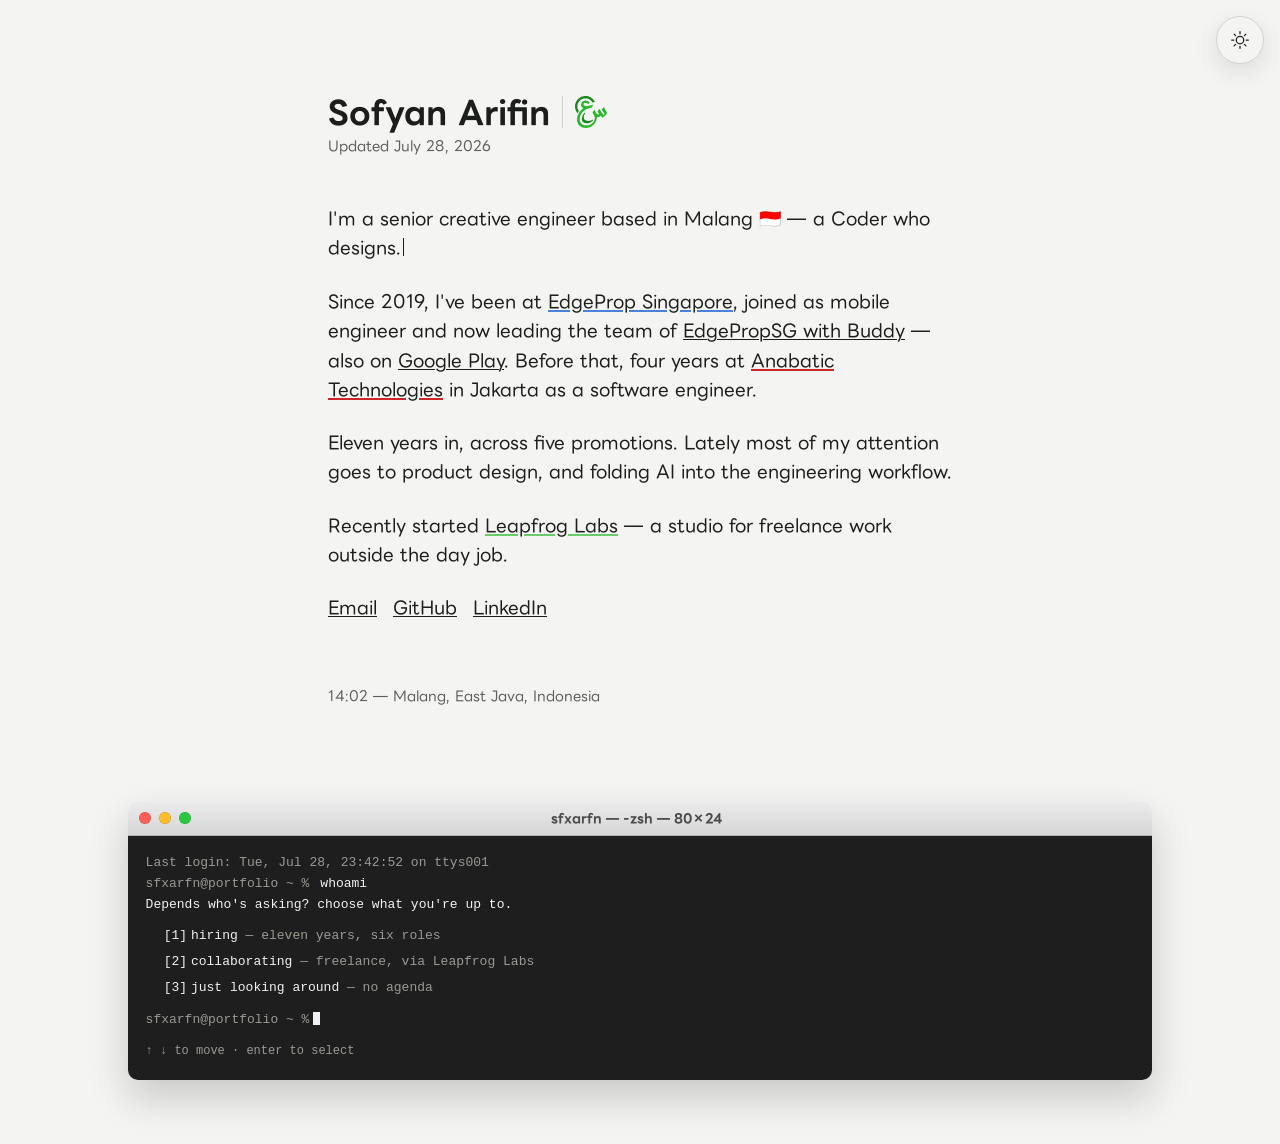
==== commit 792e321b: "deploy: f736a3bc444a2ac6d606f2ef84ece8ce3b7c7f36 sfxarfn/landing-page@f736a3bc444a2ac6d606f2ef84ece8" ====
--- a/index.html
+++ b/index.html
@@ -11,8 +11,9 @@
         document.documentElement.dataset.theme =
           theme === "light" || theme === "dark" ? theme : systemTheme;
       })();
-    </script><link rel="stylesheet" href="/_astro/logo.Bj0zBUsG.css"></head><body class="bg-bg text-text font-sans antialiased"><button class="theme-toggle" type="button" aria-label="Switch to dark mode" aria-pressed="false" data-theme-toggle><span class="theme-toggle-icon theme-toggle-sun" aria-hidden="true">☀</span><span class="theme-toggle-icon theme-toggle-moon" aria-hidden="true">☾</span></button><div class="mx-auto w-full max-w-2xl px-6 py-16 sm:py-24"><main class="flex flex-col gap-12"><header class="flex flex-col gap-2"><div class="flex items-center gap-3 text-[clamp(1.5rem,4.5vw,2rem)]"><h3 class="leading-none font-bold">Sofyan Arifin</h3><span class="bg-border h-[1em] w-px" aria-hidden="true"></span><svg viewBox="0 0 586 589" fill="none" class="h-[1em] w-auto" aria-hidden="true">
+    </script><link rel="stylesheet" href="/_astro/logo.Duh0TCTp.css"><style>#terminal[data-astro-cid-kenkipkp]{margin-inline:auto;width:min(64rem,100% - 3rem);margin-bottom:4rem;animation:.5s ease-out .8s backwards enter}.term-window[data-astro-cid-kenkipkp]{--term-bg:#1e1e1e;--term-fg:#f2f2f2;--term-dim:#9a9a94;border-radius:10px;overflow:hidden;box-shadow:0 18px 40px #0000002e}.term-titlebar[data-astro-cid-kenkipkp]{background:linear-gradient(#ebebeb,#d6d6d6);border-bottom:1px solid #b1b1b1;align-items:center;padding:.4rem .7rem;display:flex}.term-lights[data-astro-cid-kenkipkp]{gap:.5rem;display:flex}.term-light[data-astro-cid-kenkipkp]{border-radius:50%;width:12px;height:12px;box-shadow:inset 0 0 0 .5px #0003}.term-title[data-astro-cid-kenkipkp]{color:#4a4a4a;text-align:center;flex:1;margin-left:-3.7rem;font-size:13px;font-weight:700}.term-body[data-astro-cid-kenkipkp]{background:var(--term-bg);color:var(--term-fg);padding:1rem 1.1rem 1.2rem}.term-dim[data-astro-cid-kenkipkp]{color:var(--term-dim)}.term-prompt[data-astro-cid-kenkipkp]{color:var(--term-dim);margin-right:.4ch}.term-option[data-astro-cid-kenkipkp]{text-align:left;width:100%;color:inherit;align-items:baseline;gap:.5ch;padding:.15rem .4rem;text-decoration:none;display:flex}.term-option[data-astro-cid-kenkipkp]:hover,.term-option[data-astro-cid-kenkipkp]:focus{background:var(--term-fg);color:var(--term-bg);outline:none}.term-caret[data-astro-cid-kenkipkp]{opacity:0;flex-shrink:0;width:1ch}.term-option[data-astro-cid-kenkipkp]:hover .term-caret[data-astro-cid-kenkipkp],.term-option[data-astro-cid-kenkipkp]:focus .term-caret[data-astro-cid-kenkipkp]{opacity:1}.term-option[data-astro-cid-kenkipkp]:hover .term-dim[data-astro-cid-kenkipkp],.term-option[data-astro-cid-kenkipkp]:focus .term-dim[data-astro-cid-kenkipkp]{color:inherit;opacity:.7}.term-block[data-astro-cid-kenkipkp]{vertical-align:-.2em;background:currentColor;width:1ch;height:1.05em;animation:1s step-end infinite caret-blink;display:inline-block}:root[data-theme=dark] .term-titlebar[data-astro-cid-kenkipkp]{background:linear-gradient(#3f3f3f,#2f2f2f);border-bottom-color:#000}:root[data-theme=dark] .term-title[data-astro-cid-kenkipkp]{color:#b6b6b6}:root[data-theme=dark] .term-window[data-astro-cid-kenkipkp]{box-shadow:0 18px 40px #00000080}
+</style></head><body class="bg-bg text-text font-sans antialiased"><button class="theme-toggle" type="button" aria-label="Switch to dark mode" aria-pressed="false" data-theme-toggle><svg class="theme-toggle-icon theme-toggle-sun" aria-hidden="true" viewBox="0 0 24 24" fill="none" stroke="currentColor" stroke-width="1.5" stroke-linecap="round"><circle cx="12" cy="12" r="4.5"></circle><path d="M12 2v2.5M12 19.5V22M2 12h2.5M19.5 12H22M4.93 4.93l1.77 1.77M17.3 17.3l1.77 1.77M19.07 4.93L17.3 6.7M6.7 17.3l-1.77 1.77"></path></svg><svg class="theme-toggle-icon theme-toggle-moon" aria-hidden="true" viewBox="0 0 24 24" fill="none" stroke="currentColor" stroke-width="1.5" stroke-linecap="round" stroke-linejoin="round"><path d="M20 14.5A8.5 8.5 0 0 1 9.5 4a8.5 8.5 0 1 0 10.5 10.5z"></path></svg></button><div class="mx-auto w-full max-w-2xl px-6 py-16 sm:py-24"><main class="flex flex-col gap-12"><header class="flex flex-col gap-2"><div class="flex items-center gap-3 text-[clamp(1.5rem,4.5vw,2rem)]"><h3 class="leading-none font-bold">Sofyan Arifin</h3><span class="bg-border h-[1em] w-px" aria-hidden="true"></span><a href="/journal" class="flex transition-opacity duration-100 hover:opacity-70" aria-label="Journal"><svg viewBox="0 0 586 589" fill="none" class="h-[1em] w-auto" aria-hidden="true">
 <path fill-rule="evenodd" clip-rule="evenodd" d="M193.44 83.939C198.079 83.9053 205.485 84.4526 209.888 85.1684C214.29 85.8758 221.696 87.7284 226.335 89.2694C230.974 90.8105 237.232 93.3031 240.252 94.8104C243.271 96.3178 249.125 99.8714 253.275 102.709C257.424 105.547 262.443 109.379 268.052 114.6L257.315 132.402C251.411 142.195 246.392 150.422 246.156 150.7C245.92 150.978 243.457 149.269 240.673 146.911C237.89 144.545 233.15 140.982 230.13 138.995C227.111 136.999 221.898 134.204 218.533 132.78C215.168 131.349 209.474 129.564 205.881 128.806C201.175 127.821 196.991 127.568 190.91 127.896C185.984 128.166 180.198 129.075 176.993 130.077C173.973 131.029 169.436 133.05 166.905 134.574C163.793 136.435 161.465 138.684 159.736 141.479C157.509 145.075 157.172 146.422 157.172 151.584C157.172 156.199 157.661 158.591 159.323 162.178C160.588 164.906 163.565 168.89 166.568 171.862C169.377 174.641 174.488 178.506 177.921 180.443C181.354 182.388 187.199 185.032 190.91 186.321C197.168 188.493 198.577 188.662 222.961 188.561L249.53 180.931C264.147 176.729 284.642 171.197 295.076 168.628C305.518 166.052 318.608 162.995 324.175 161.833C329.742 160.662 334.482 159.888 334.718 160.098C334.954 160.317 329.877 171.761 323.45 185.546C317.022 199.323 311.515 210.868 311.22 211.188C310.924 211.516 304.042 213.167 295.919 214.859C287.805 216.552 275.845 219.398 269.351 221.175C262.856 222.952 252.414 226.177 246.156 228.341C239.897 230.514 229.262 234.724 222.539 237.706C215.817 240.678 206.134 245.411 201.031 248.206C195.928 251.002 187.013 256.408 181.21 260.215C175.416 264.021 166.872 270.194 162.233 273.924C157.594 277.654 149.058 285.587 143.255 291.549C137.461 297.511 129.988 305.983 126.656 310.387C123.324 314.782 118.449 321.797 115.818 325.965C113.195 330.134 108.556 338.664 105.511 344.913C102.474 351.161 98.3667 361.207 96.3846 367.228C94.4109 373.249 92.0155 382.15 91.0708 387.017C90.1346 391.876 88.9116 400.407 88.3549 405.964C87.7561 412.07 87.5621 421.24 87.8657 429.122C88.1441 436.297 88.996 445.585 89.7466 449.753C90.4973 453.922 92.0577 460.557 93.2048 464.49C94.3519 468.423 96.7135 474.679 98.451 478.385C100.189 482.09 103.841 488.532 106.582 492.7C109.315 496.869 114.603 503.336 118.34 507.066C122.068 510.797 127.972 515.849 131.447 518.3C134.93 520.75 141.568 524.658 146.207 526.99C150.846 529.315 158.437 532.481 163.076 534.022C167.715 535.554 175.492 537.626 180.367 538.611C185.697 539.698 194.09 540.59 201.453 540.868C208.31 541.121 217.757 540.902 222.961 540.363C228.064 539.832 236.034 538.62 240.673 537.668C245.312 536.716 253.663 534.434 259.229 532.599C264.796 530.771 273.905 527.049 279.472 524.346C285.039 521.635 293.575 516.793 298.45 513.576C303.325 510.367 310.882 504.734 315.26 501.062C319.637 497.391 326.191 491.159 329.818 487.227C333.453 483.294 338.876 476.658 341.871 472.49C344.865 468.322 349.563 460.557 352.312 455.227C355.062 449.897 358.267 442.697 359.44 439.227C360.62 435.749 362.248 429.88 363.058 426.175C364.062 421.585 364.526 415.817 364.517 408.07C364.5 399.573 364.036 394.571 362.662 388.28C361.649 383.649 359.448 375.876 357.77 371.018C356.091 366.15 352.759 358.007 350.372 352.912C347.977 347.818 342.444 338.151 338.075 331.439C333.697 324.719 327.574 315.06 318.785 300.703L320.734 298.597C321.805 297.435 331.15 286.64 341.499 274.598C351.849 262.556 360.46 252.703 360.646 252.703C360.831 252.703 362.484 256.678 364.323 261.545C366.162 266.404 370.025 275.684 372.909 282.16C375.794 288.635 380.374 297.915 383.09 302.791C385.797 307.667 389.972 314.269 392.368 317.477C394.755 320.677 398.677 325.039 401.081 327.161C403.476 329.283 407.466 332.239 409.937 333.73C412.4 335.228 417.46 337.216 421.172 338.167C424.883 339.111 430.104 339.877 432.769 339.868C435.434 339.868 439.609 339.439 442.047 338.917C444.485 338.403 446.661 337.847 446.897 337.687C447.133 337.527 444.788 334.066 441.701 329.991C438.606 325.923 433.933 319.187 431.318 315.018C428.695 310.85 424.52 303.271 422.04 298.176C419.552 293.082 416.819 286.985 414.424 280.332L430.466 261.461C439.289 251.086 448.204 240.56 454.066 233.537L457.204 243.12C458.924 248.392 462.88 257.823 465.992 264.071C469.105 270.32 474.596 279.793 478.189 285.124C481.782 290.454 487.171 297.84 490.157 301.545C493.143 305.25 498.963 311.995 503.087 316.526C507.203 321.056 513.732 328.256 517.586 332.525C521.905 337.308 525.785 342.63 527.708 346.411C529.42 349.788 531.006 352.55 531.242 352.559C531.478 352.567 533.089 351.035 534.826 349.165C536.564 347.287 538.715 344.332 539.592 342.597C540.478 340.862 541.464 338.108 541.793 336.492C542.131 334.841 541.937 331.506 541.363 328.913C540.79 326.361 538.833 321.435 537.003 317.966C535.172 314.488 527.784 303.507 520.572 293.545C513.369 283.583 505.474 272.215 503.037 268.282C500.599 264.349 497.031 258.278 491.583 248.493L511.497 226.598C522.445 214.556 532.026 204.039 532.794 203.23C534.11 201.841 534.388 202.321 537.416 211.23C539.195 216.443 542.848 225.251 545.547 230.809C548.355 236.611 555.913 249.158 563.284 260.282C570.352 270.935 577.184 281.73 578.466 284.282C579.748 286.825 581.84 291.751 583.122 295.229C584.91 300.096 585.543 303.574 585.863 310.387C586.192 317.216 585.956 320.382 584.834 324.281C584.033 327.06 582.009 331.986 580.33 335.229C578.112 339.515 575.076 343.313 569.205 349.123C564.111 354.176 555.246 361.376 545.133 368.66C536.336 375.001 523.625 384.348 504.673 398.655L501.409 393.468C499.612 390.613 493.919 384.087 488.757 378.967C483.595 373.847 477.565 368.255 471.357 363.439L463.555 371.287C458.958 375.91 453.324 380.575 449.849 382.647C446.602 384.584 441.094 387.169 437.619 388.39C432.212 390.293 429.817 390.638 421.172 390.714C415.605 390.765 409.439 390.52 403.881 389.544V392.701C403.881 394.436 403.316 400.693 402.616 406.596C401.924 412.499 400.355 421.787 399.141 427.227C397.926 432.667 395.413 441.669 393.557 447.227C391.702 452.785 388.37 461.307 386.16 466.174C383.95 471.033 379.961 478.806 377.287 483.437C374.622 488.069 370.16 495.083 367.368 499.016C364.585 502.948 359.937 509.012 357.044 512.489C354.151 515.959 346.999 523.445 341.145 529.121C335.292 534.797 325.853 542.889 320.169 547.1C314.484 551.318 305.476 557.356 300.137 560.523C294.798 563.689 287.207 567.765 283.268 569.592C279.329 571.411 272.488 574.249 268.086 575.899C263.683 577.541 256.657 579.882 252.482 581.095C248.307 582.308 240.336 584.202 234.769 585.297C229.203 586.4 220.093 587.764 214.527 588.328C208.31 588.96 199.201 589.162 190.91 588.867C183.488 588.59 172.86 587.604 167.293 586.653C161.727 585.71 153.562 583.966 149.159 582.779C144.756 581.592 136.592 578.821 131.025 576.632C125.458 574.451 117.294 570.678 112.891 568.253C108.488 565.836 100.897 560.868 96.0219 557.222C91.1468 553.584 83.1762 546.476 78.301 541.441C73.4174 536.396 67.0157 528.675 64.072 524.279C61.12 519.875 56.8099 512.489 54.482 507.858C52.1625 503.226 48.8225 495.083 47.0597 489.753C45.2968 484.422 43.087 476.279 42.1508 471.648C41.2061 467.016 40.059 460.002 39.5867 456.069C39.1228 452.136 38.4902 444.928 38.1866 440.069C37.8829 435.202 38.0769 425.543 38.6167 418.596C39.1565 411.649 40.1518 402.268 40.8181 397.754C41.4929 393.24 42.834 385.847 43.8039 381.333C44.7739 376.82 47.6248 366.874 50.1298 359.228C53.2759 349.645 57.1473 340.374 62.6044 329.334C67.488 319.456 73.7548 308.5 78.9758 300.703C83.6232 293.755 91.3913 283.33 96.2412 277.545C101.083 271.751 110.327 261.941 116.771 255.726C123.223 249.512 133.808 240.476 140.303 235.642C146.798 230.8 152.676 226.539 153.376 226.152C154.076 225.773 154.456 225.301 154.22 225.099C153.984 224.906 151.521 223.55 148.737 222.093C145.954 220.636 141.02 217.428 137.773 214.961C134.525 212.493 129.498 207.668 126.597 204.224C123.695 200.78 120.01 195.314 118.399 192.072C116.788 188.83 114.662 183.146 113.667 179.441C112.292 174.296 111.853 170.119 111.803 161.757C111.752 153.109 112.115 149.395 113.532 144.073C114.519 140.368 116.518 134.684 117.968 131.442C119.419 128.199 122.616 122.515 125.079 118.81C127.533 115.105 132.391 109.421 135.866 106.179C139.341 102.937 145.178 98.4904 148.83 96.2925C152.491 94.0946 159.281 90.9452 163.92 89.2863C168.559 87.6358 175.205 85.7747 178.68 85.1516C182.163 84.5284 188.801 83.9811 193.44 83.939Z" fill="#2BB82D" />
 <path d="M222.539 1.70801C217.276 0.806964 208.015 0.234339 195.549 0.0490782C185.115 -0.102499 173.729 0.108025 170.245 0.529072C166.77 0.95012 159.938 2.07853 155.063 3.03851C150.188 3.9985 141.652 6.12058 136.086 7.75425C130.519 9.39633 121.789 12.4363 116.686 14.5163C111.583 16.5962 104.372 19.9478 100.661 21.9604C96.9496 23.973 90.1176 28.1666 85.4787 31.2824C80.8397 34.3981 73.2487 40.057 68.6097 43.8549C63.9707 47.6611 56.7845 54.3389 52.6348 58.6841C48.4934 63.0378 42.5555 70.0103 39.4516 74.1787C36.3478 78.3471 31.869 84.8817 29.4905 88.7048C27.112 92.5279 22.9453 100.107 20.2294 105.547C17.5051 110.987 13.912 119.037 12.242 123.441C10.5719 127.837 8.27776 134.658 7.14754 138.599C6.01731 142.532 4.31355 149.731 3.36888 154.599C2.41579 159.458 1.19279 167.988 0.644543 173.546C0.0288253 179.761 -0.165168 189.167 0.146908 197.967C0.433681 205.84 1.22652 215.878 1.91815 220.282C2.60978 224.678 4.33885 232.829 5.77272 238.387C7.20658 243.945 10.0996 252.846 12.2167 258.176C14.3253 263.507 18.1546 271.835 20.7186 276.703C23.2827 281.561 27.7361 289.14 30.6123 293.544C33.4969 297.94 38.1949 304.483 41.0542 308.071C43.9135 311.658 46.5451 314.597 46.8909 314.597C47.2367 314.597 49.2019 311.473 51.2599 307.649C53.3095 303.826 57.0797 297.292 59.627 293.123C62.1742 288.955 65.9022 283.178 67.9096 280.281L71.5618 275.018C65.2022 265.553 61.6428 259.397 59.5342 255.229C57.434 251.061 54.3301 243.667 52.6348 238.808C50.9394 233.941 48.8308 227.12 47.9452 223.651C47.0596 220.173 45.7438 212.88 45.0268 207.44C44.3184 202 43.7279 194.514 43.7279 190.809C43.7279 187.104 44.3184 179.617 45.0353 174.177C45.7522 168.738 47.2957 160.493 48.4766 155.862C49.6489 151.23 51.9431 143.837 53.5794 139.441C55.2157 135.037 58.6148 127.458 61.1367 122.599C63.6586 117.732 68.2723 110.153 71.3762 105.757C74.4885 101.353 81.9699 92.8058 88.0006 86.7596C96.1483 78.5913 101.47 74.1029 108.674 69.3366C114.013 65.7998 122.734 60.8315 128.073 58.2968C133.412 55.7537 141.383 52.4947 145.785 51.0463C150.188 49.5979 157.408 47.6864 161.811 46.7938C166.214 45.9011 174.378 44.8317 179.945 44.4106C185.959 43.9559 194.511 43.9475 201.031 44.3938C207.062 44.8064 215.226 45.7411 219.165 46.4738C223.104 47.2064 230.889 49.2611 236.456 51.0548C242.023 52.84 251.326 56.7052 257.121 59.6273C262.924 62.5578 270.7 66.9788 274.411 69.463C278.122 71.9471 284.195 76.5113 287.907 79.6102C291.618 82.7091 297.193 88.0648 300.305 91.5006C303.409 94.9447 307.517 99.8373 309.431 102.389C311.338 104.932 314.838 110.237 317.2 114.178L317.696 115.005C319.832 118.561 321.537 121.401 321.569 121.479C321.611 121.555 331.133 119.374 342.731 116.646C354.328 113.909 364.104 111.669 364.45 111.66C364.795 111.66 365.082 111.079 365.082 110.389C365.082 109.69 362.965 105.05 360.384 100.073C357.795 95.0963 353.308 87.4164 350.415 83.0207C347.513 78.6165 342.292 71.6103 338.792 67.4419C335.3 63.2736 329.067 56.6294 324.934 52.68C320.809 48.7306 314.391 43.198 310.68 40.3854C306.968 37.5728 300.516 33.0255 296.341 30.2803C292.166 27.5351 284.575 23.1562 279.472 20.5457C274.369 17.9352 267.158 14.5921 263.446 13.11C259.735 11.6363 254.422 9.68264 251.638 8.7816C248.855 7.88056 242.968 6.22163 238.565 5.11007C234.162 3.99008 226.942 2.46589 222.539 1.70801Z" fill="#1F8720" />
 <path d="M182.264 314.277C178.899 312.138 175.989 310.387 175.803 310.387C175.61 310.387 173.661 312.374 171.468 314.808C169.275 317.241 165.328 322.067 162.688 325.544C160.048 329.014 156.362 334.134 154.498 336.913C152.634 339.692 148.788 346.134 145.945 351.228C143.103 356.323 138.886 365.224 136.575 371.018C134.264 376.803 131.438 385.139 130.291 389.544C129.144 393.939 127.752 400.954 127.187 405.122C126.554 409.838 126.352 417.476 126.639 425.333C126.959 433.88 127.643 440.01 128.773 444.28C129.684 447.749 131.354 452.869 132.476 455.648C133.597 458.427 135.967 462.974 137.739 465.753C139.518 468.532 142.335 472.482 144.005 474.536C145.684 476.583 149.901 480.515 153.376 483.269C156.86 486.022 163.498 490.123 168.137 492.372C172.784 494.637 180.358 497.433 185.006 498.612C189.645 499.782 197.05 501.163 201.453 501.685C206.193 502.233 214.982 502.418 222.961 502.132C230.383 501.854 239.686 501.045 243.625 500.321C247.564 499.597 253.831 498.191 257.542 497.205C261.253 496.212 268.085 493.913 272.724 492.094C277.363 490.267 284.01 487.227 287.485 485.332C290.968 483.446 297.041 479.715 300.98 477.054C304.919 474.393 311.565 469.012 315.74 465.113C319.915 461.206 325.465 455.395 328.08 452.195C330.695 449.004 334.397 443.825 336.303 440.701C338.218 437.577 339.762 434.924 339.745 434.806C339.728 434.688 335.08 436.532 329.412 438.907C323.753 441.282 314.559 444.81 308.993 446.747C303.426 448.692 293.743 451.547 287.485 453.105C281.226 454.663 273.256 456.44 269.772 457.054C265.791 457.762 256.572 458.174 244.89 458.174C230.172 458.174 224.943 457.863 219.587 456.675C215.876 455.85 209.803 454.132 206.092 452.869C202.381 451.598 196.341 448.861 192.681 446.789C189.012 444.718 183.319 440.516 180.029 437.467C176.731 434.41 172.43 429.484 170.464 426.52C168.499 423.547 165.977 418.47 164.872 415.228C163.759 411.985 162.367 406.301 161.777 402.596C161.102 398.352 160.891 392.584 161.212 387.017C161.515 381.754 162.637 374.596 163.987 369.333C165.235 364.466 167.563 357.266 169.157 353.334C170.76 349.393 173.459 343.532 175.162 340.289C176.866 337.056 180.628 330.892 183.529 326.605C186.431 322.319 188.708 318.665 188.59 318.488C188.472 318.311 185.63 316.416 182.264 314.277Z" fill="#1F8720" />
-</svg></div><p class="text-muted text-sm">Updated July 28, 2026</p></header><section class="flex flex-col gap-6 text-lg leading-relaxed"><p>I'm a senior creative engineer based in Malang 🇮🇩 — <span id="tagline" data-taglines="a Coder who designs.|a Designer who codes.|I ship the app, then argue about its spacing.|I redraw the screen, then build it.|eleven years shipping apps, now obsessed with how it feels.|I care about the pixel and the ship date, in that order.|I've evolved from writing the screens to deciding what's on it.|the design file and the pull request are the same argument.">a Coder who designs.</span></p><p>Since 2019, I've been at <a href="/experience#edgeprop" data-brand="edgeprop">EdgeProp Singapore</a>, joined as mobile engineer and now leading the team of <a target="_blank" rel="noopener" href="https://apps.apple.com/sg/app/edgepropsg-with-buddy/id1069299307">EdgePropSG with Buddy</a> — also on <a target="_blank" rel="noopener" href="https://play.google.com/store/apps/details?id=sg.com.theedgeproperty.app">Google Play</a>. Before that, four years at <a href="/experience#anabatic" data-brand="anabatic">Anabatic Technologies</a> in Jakarta as a software engineer.</p><p>Eleven years in, across five promotions. Lately most of my attention goes to product design, and folding AI into the engineering workflow.</p><p>Recently started <a href="/leapfrog-labs" data-brand="leapfrog">Leapfrog Labs</a> — a studio for freelance work outside the day job.</p><p class="flex flex-wrap gap-x-4 gap-y-1"><a href="mailto:sofyanarifin39@gmail.com" rel="me">Email</a><a href="https://github.com/sfxarfn" rel="me noopener" target="_blank">GitHub</a><a href="https://www.linkedin.com/in/sofyanarifin/" rel="me noopener" target="_blank">LinkedIn</a></p></section></main><footer class="text-muted mt-16 text-sm"><span id="clock" data-tz="Asia/Jakarta">Malang, East Java, Indonesia</span></footer></div><script type="module">var e=document.getElementById(`clock`),t=e?.dataset.tz;if(e&&t){let n=e.textContent,r=new Intl.DateTimeFormat(`en-GB`,{timeZone:t,hour:`2-digit`,minute:`2-digit`}),i=()=>e.textContent=`${r.format(new Date)} — ${n}`;i(),setInterval(i,3e4)}var n=document.getElementById(`tagline`),r=n?.parentElement,i=n?.dataset.taglines?.split(`|`)??[];if(n&&r&&i.length>1&&!matchMedia(`(prefers-reduced-motion: reduce)`).matches){let e=e=>new Promise(t=>setTimeout(t,e)),t=()=>{let e=n.textContent;r.style.minHeight=``;let t=0;for(let e of i)n.textContent=e,t=Math.max(t,r.offsetHeight);n.textContent=e,r.style.minHeight=`${t}px`};t(),addEventListener(`resize`,t),n.classList.add(`caret`),(async()=>{for(let t=0;;t=(t+1)%i.length){let r=i[(t+1)%i.length];await e(2e3);for(let r=i[t].length;r>0;r--)n.textContent=i[t].slice(0,r-1),await e(25);for(let t=1;t<=r.length;t++)n.textContent=r.slice(0,t),await e(45)}})()}</script><script type="application/ld+json">{"@context":"https://schema.org","@type":"Person","name":"Sofyan Arifin","jobTitle":"Senior Creative Engineer","description":"a Coder who designs."}</script><script type="module">var e=document.querySelector(`[data-theme-toggle]`),t=matchMedia(`(prefers-color-scheme: dark)`),n=()=>{let t=document.documentElement.dataset.theme===`dark`;e&&(e.setAttribute(`aria-pressed`,String(t)),e.setAttribute(`aria-label`,t?`Switch to light mode`:`Switch to dark mode`))};e?.addEventListener(`click`,()=>{let e=document.documentElement.dataset.theme===`dark`?`light`:`dark`;document.documentElement.dataset.theme=e;try{localStorage.setItem(`theme`,e)}catch{}n()}),t.addEventListener(`change`,e=>{try{if(localStorage.getItem(`theme`))return}catch{}document.documentElement.dataset.theme=e.matches?`dark`:`light`,n()}),n();</script></body></html>+</svg></a></div><p class="text-muted text-sm">Updated July 28, 2026</p></header><section class="flex flex-col gap-6 text-lg leading-relaxed"><p>I'm a senior creative engineer based in Malang 🇮🇩 — <span id="tagline" data-taglines="a Coder who designs.|a Designer who codes.|I ship the app, then argue about its spacing.|I redraw the screen, then build it.|eleven years shipping apps, now obsessed with how it feels.|I care about the pixel and the ship date, in that order.|I've evolved from writing the screens to deciding what's on it.|the design file and the pull request are the same argument.">a Coder who designs.</span></p><p>Since 2019, I've been at <a href="/experience#edgeprop" data-brand="edgeprop">EdgeProp Singapore</a>, joined as mobile engineer and now leading the team of <a target="_blank" rel="noopener" href="https://apps.apple.com/sg/app/edgepropsg-with-buddy/id1069299307">EdgePropSG with Buddy</a> — also on <a target="_blank" rel="noopener" href="https://play.google.com/store/apps/details?id=sg.com.theedgeproperty.app">Google Play</a>. Before that, four years at <a href="/experience#anabatic" data-brand="anabatic">Anabatic Technologies</a> in Jakarta as a software engineer.</p><p>Eleven years in, across five promotions. Lately most of my attention goes to product design, and folding AI into the engineering workflow.</p><p>Recently started <a href="/leapfrog-labs" data-brand="leapfrog">Leapfrog Labs</a> — a studio for freelance work outside the day job.</p><p class="flex flex-wrap gap-x-4 gap-y-1"><a href="mailto:sofyanarifin39@gmail.com" rel="me">Email</a><a href="https://github.com/sfxarfn" rel="me noopener" target="_blank">GitHub</a><a href="https://www.linkedin.com/in/sofyanarifin/" rel="me noopener" target="_blank">LinkedIn</a></p></section></main><footer class="text-muted mt-16 text-sm"><span id="clock" data-tz="Asia/Jakarta">Malang, East Java, Indonesia</span></footer></div><section id="terminal" aria-label="Where to next" data-astro-cid-kenkipkp><div class="term-window" data-astro-cid-kenkipkp><div class="term-titlebar" data-astro-cid-kenkipkp><span class="term-lights" aria-hidden="true" data-astro-cid-kenkipkp><i class="term-light" style="background:#ff5f57" data-astro-cid-kenkipkp></i><i class="term-light" style="background:#febc2e" data-astro-cid-kenkipkp></i><i class="term-light" style="background:#28c840" data-astro-cid-kenkipkp></i></span><span class="term-title" data-astro-cid-kenkipkp>sfxarfn — -zsh — 80×24</span></div><div class="term-body font-mono text-[13px] leading-relaxed" data-astro-cid-kenkipkp><p class="term-dim" data-astro-cid-kenkipkp>Last login: Tue, Jul 28, 23:42:52 on ttys001</p><p data-astro-cid-kenkipkp><span class="term-prompt" data-astro-cid-kenkipkp>sfxarfn@portfolio ~ %</span> whoami</p><p data-astro-cid-kenkipkp>Depends who&#39;s asking? choose what you&#39;re up to.</p><ul class="mt-2 flex flex-col" data-astro-cid-kenkipkp><li data-astro-cid-kenkipkp><a data-term-option href="/experience" class="term-option" data-astro-cid-kenkipkp><span aria-hidden="true" class="term-caret" data-astro-cid-kenkipkp>›</span><span class="shrink-0" data-astro-cid-kenkipkp>[1]</span><span data-astro-cid-kenkipkp>hiring<span class="term-dim" data-astro-cid-kenkipkp> — eleven years, six roles</span></span></a></li><li data-astro-cid-kenkipkp><a data-term-option href="/leapfrog-labs" class="term-option" data-astro-cid-kenkipkp><span aria-hidden="true" class="term-caret" data-astro-cid-kenkipkp>›</span><span class="shrink-0" data-astro-cid-kenkipkp>[2]</span><span data-astro-cid-kenkipkp>collaborating<span class="term-dim" data-astro-cid-kenkipkp> — freelance, via Leapfrog Labs</span></span></a></li><li data-astro-cid-kenkipkp><a data-term-option href="/journal" class="term-option" data-astro-cid-kenkipkp><span aria-hidden="true" class="term-caret" data-astro-cid-kenkipkp>›</span><span class="shrink-0" data-astro-cid-kenkipkp>[3]</span><span data-astro-cid-kenkipkp>just looking around<span class="term-dim" data-astro-cid-kenkipkp> — no agenda</span></span></a></li></ul><p class="mt-2" data-astro-cid-kenkipkp><span class="term-prompt" data-astro-cid-kenkipkp>sfxarfn@portfolio ~ %</span><span class="term-block" aria-hidden="true" data-astro-cid-kenkipkp></span></p><p class="term-dim mt-3 text-[12px]" data-astro-cid-kenkipkp>↑ ↓ to move · enter to select</p></div></div></section><script type="module">var e=document.getElementById(`terminal`),t=[...e?.querySelectorAll(`[data-term-option]`)??[]];if(e&&t.length){let n=!1;new IntersectionObserver(([e])=>n=e.isIntersecting,{threshold:.4}).observe(e),addEventListener(`keydown`,e=>{let r=e.key===`ArrowDown`;if(!n||!r&&e.key!==`ArrowUp`)return;e.preventDefault();let i=t.indexOf(document.activeElement);t[i<0?r?0:t.length-1:(i+(r?1:-1)+t.length)%t.length].focus({preventScroll:!0})})}</script><script type="module">var e=document.getElementById(`clock`),t=e?.dataset.tz;if(e&&t){let n=e.textContent,r=new Intl.DateTimeFormat(`en-GB`,{timeZone:t,hour:`2-digit`,minute:`2-digit`}),i=()=>e.textContent=`${r.format(new Date)} — ${n}`;i(),setInterval(i,3e4)}var n=document.getElementById(`tagline`),r=n?.parentElement,i=n?.dataset.taglines?.split(`|`)??[];if(n&&r&&i.length>1&&!matchMedia(`(prefers-reduced-motion: reduce)`).matches){let e=e=>new Promise(t=>setTimeout(t,e)),t=()=>{let e=n.textContent;r.style.minHeight=``;let t=0;for(let e of i)n.textContent=e,t=Math.max(t,r.offsetHeight);n.textContent=e,r.style.minHeight=`${t}px`};t(),addEventListener(`resize`,t),n.classList.add(`caret`),(async()=>{for(let t=0;;t=(t+1)%i.length){let r=i[(t+1)%i.length];await e(2e3);for(let r=i[t].length;r>0;r--)n.textContent=i[t].slice(0,r-1),await e(25);for(let t=1;t<=r.length;t++)n.textContent=r.slice(0,t),await e(45)}})()}</script><script type="application/ld+json">{"@context":"https://schema.org","@type":"Person","name":"Sofyan Arifin","jobTitle":"Senior Creative Engineer","description":"a Coder who designs."}</script><script type="module">var e=document.querySelector(`[data-theme-toggle]`),t=matchMedia(`(prefers-color-scheme: dark)`),n=matchMedia(`(prefers-reduced-motion: reduce)`),r=!1,i=()=>{let t=document.documentElement.dataset.theme===`dark`;e&&(e.setAttribute(`aria-pressed`,String(t)),e.setAttribute(`aria-label`,t?`Switch to light mode`:`Switch to dark mode`))};e?.addEventListener(`click`,()=>{if(r)return;let e=document.documentElement.dataset.theme===`dark`?`light`:`dark`,t=()=>{document.documentElement.dataset.theme=e;try{localStorage.setItem(`theme`,e)}catch{}i()};if(!document.startViewTransition||n.matches){t();return}let a=Math.hypot(innerWidth,innerHeight),o=Math.min(760,Math.max(560,a*.48));r=!0,document.documentElement.style.setProperty(`--theme-ripple-radius`,`${a}px`),document.documentElement.style.setProperty(`--theme-ripple-duration`,`${o}ms`),document.documentElement.dataset.themeTransition=e;let s=document.startViewTransition(t),c=new Promise(e=>{setTimeout(e,o+50)});s.waitUntil?.(c),Promise.allSettled([s.finished,c]).then(()=>{r=!1,delete document.documentElement.dataset.themeTransition,document.documentElement.style.removeProperty(`--theme-ripple-radius`),document.documentElement.style.removeProperty(`--theme-ripple-duration`)})}),t.addEventListener(`change`,e=>{try{if(localStorage.getItem(`theme`))return}catch{}document.documentElement.dataset.theme=e.matches?`dark`:`light`,i()}),i();</script></body></html>
--- a/_astro/logo.Duh0TCTp.css
+++ b/_astro/logo.Duh0TCTp.css
@@ -0,0 +1,2 @@
+/*! tailwindcss v4.3.3 | MIT License | https://tailwindcss.com */
+@layer properties{@supports (((-webkit-hyphens:none)) and (not (margin-trim:inline))) or ((-moz-orient:inline) and (not (color:rgb(from red r g b)))){*,:before,:after,::backdrop{--tw-translate-x:0;--tw-translate-y:0;--tw-translate-z:0;--tw-rotate-x:initial;--tw-rotate-y:initial;--tw-rotate-z:initial;--tw-skew-x:initial;--tw-skew-y:initial;--tw-divide-y-reverse:0;--tw-border-style:solid;--tw-leading:initial;--tw-font-weight:initial;--tw-tracking:initial;--tw-shadow:0 0 #0000;--tw-shadow-color:initial;--tw-shadow-alpha:100%;--tw-inset-shadow:0 0 #0000;--tw-inset-shadow-color:initial;--tw-inset-shadow-alpha:100%;--tw-ring-color:initial;--tw-ring-shadow:0 0 #0000;--tw-inset-ring-color:initial;--tw-inset-ring-shadow:0 0 #0000;--tw-ring-inset:initial;--tw-ring-offset-width:0px;--tw-ring-offset-color:#fff;--tw-ring-offset-shadow:0 0 #0000;--tw-outline-style:solid;--tw-blur:initial;--tw-brightness:initial;--tw-contrast:initial;--tw-grayscale:initial;--tw-hue-rotate:initial;--tw-invert:initial;--tw-opacity:initial;--tw-saturate:initial;--tw-sepia:initial;--tw-drop-shadow:initial;--tw-drop-shadow-color:initial;--tw-drop-shadow-alpha:100%;--tw-drop-shadow-size:initial;--tw-duration:initial;--tw-ease:initial;--tw-content:""}}}@layer theme{:root,:host{--font-sans:"LINE Seed JP", ui-sans-serif, system-ui, sans-serif;--font-mono:ui-monospace, SFMono-Regular, Menlo, Monaco, Consolas, "Liberation Mono", "Courier New", monospace;--spacing:.25rem;--container-2xl:42rem;--text-sm:.875rem;--text-sm--line-height:calc(1.25 / .875);--text-base:1rem;--text-base--line-height:calc(1.5 / 1);--text-lg:1.125rem;--text-lg--line-height:calc(1.75 / 1.125);--text-xl:1.25rem;--text-xl--line-height:calc(1.75 / 1.25);--font-weight-normal:400;--font-weight-medium:500;--font-weight-bold:700;--leading-relaxed:1.625;--radius-md:.375rem;--radius-2xl:1rem;--radius-3xl:1.5rem;--ease-out:cubic-bezier(0, 0, .2, 1);--default-transition-duration:.15s;--default-transition-timing-function:cubic-bezier(.4, 0, .2, 1);--default-font-family:var(--font-sans);--default-mono-font-family:var(--font-mono);--color-bg:#f4f4f2;--color-text:#1c1e1c;--color-muted:#5f5f5a;--color-border:#d2d2d2;--color-brand:#2bb82d;--color-brand-light:#4bc94d}}@layer base{*,:after,:before,::backdrop{box-sizing:border-box;border:0 solid;margin:0;padding:0}::file-selector-button{box-sizing:border-box;border:0 solid;margin:0;padding:0}html,:host{-webkit-text-size-adjust:100%;tab-size:4;line-height:1.5;font-family:var(--default-font-family,-apple-system, BlinkMacSystemFont, "Segoe UI", Roboto, "Helvetica Neue", "Noto Sans", Arial, sans-serif, "Apple Color Emoji", "Segoe UI Emoji", "Segoe UI Symbol", "Noto Color Emoji");font-feature-settings:var(--default-font-feature-settings,normal);font-variation-settings:var(--default-font-variation-settings,normal);-webkit-tap-highlight-color:transparent}hr{height:0;color:inherit;border-top-width:1px}abbr:where([title]){text-decoration:underline dotted}h1,h2,h3,h4,h5,h6{font-size:inherit;font-weight:inherit}a{color:inherit;-webkit-text-decoration:inherit;-webkit-text-decoration:inherit;-webkit-text-decoration:inherit;text-decoration:inherit}b,strong{font-weight:bolder}code,kbd,samp,pre{font-family:var(--default-mono-font-family,ui-monospace, SFMono-Regular, Menlo, Monaco, Consolas, "Liberation Mono", "Courier New", monospace);font-feature-settings:var(--default-mono-font-feature-settings,normal);font-variation-settings:var(--default-mono-font-variation-settings,normal);font-size:1em}small{font-size:80%}sub,sup{vertical-align:baseline;font-size:75%;line-height:0;position:relative}sub{bottom:-.25em}sup{top:-.5em}table{text-indent:0;border-color:inherit;border-collapse:collapse}:-moz-focusring:where(:not(iframe)){outline:auto}progress{vertical-align:baseline}summary{display:list-item}ol,ul,menu{list-style:none}img,svg,video,canvas,audio,iframe,embed,object{vertical-align:middle;display:block}img,video{max-width:100%;height:auto}button,input,select,optgroup,textarea{font:inherit;font-feature-settings:inherit;font-variation-settings:inherit;letter-spacing:inherit;color:inherit;opacity:1;background-color:#0000;border-radius:0}::file-selector-button{font:inherit;font-feature-settings:inherit;font-variation-settings:inherit;letter-spacing:inherit;color:inherit;opacity:1;background-color:#0000;border-radius:0}:where(select:is([multiple],[size])) optgroup{font-weight:bolder}:where(select:is([multiple],[size])) optgroup option{padding-inline-start:20px}::file-selector-button{margin-inline-end:4px}::placeholder{opacity:1}@supports (not ((-webkit-appearance:-apple-pay-button))) or (contain-intrinsic-size:1px){::placeholder{color:currentColor}@supports (color:color-mix(in lab, red, red)){::placeholder{color:color-mix(in oklab, currentcolor 50%, transparent)}}}textarea{resize:vertical}::-webkit-search-decoration{-webkit-appearance:none}::-webkit-date-and-time-value{min-height:1lh;text-align:inherit}::-webkit-datetime-edit{display:inline-flex}::-webkit-datetime-edit-fields-wrapper{padding:0}::-webkit-datetime-edit{padding-block:0}::-webkit-datetime-edit-year-field{padding-block:0}::-webkit-datetime-edit-month-field{padding-block:0}::-webkit-datetime-edit-day-field{padding-block:0}::-webkit-datetime-edit-hour-field{padding-block:0}::-webkit-datetime-edit-minute-field{padding-block:0}::-webkit-datetime-edit-second-field{padding-block:0}::-webkit-datetime-edit-millisecond-field{padding-block:0}::-webkit-datetime-edit-meridiem-field{padding-block:0}::-webkit-calendar-picker-indicator{line-height:1}:-moz-ui-invalid{box-shadow:none}button,input:where([type=button],[type=reset],[type=submit]){appearance:button}::file-selector-button{appearance:button}::-webkit-inner-spin-button{height:auto}::-webkit-outer-spin-button{height:auto}[hidden]:where(:not([hidden=until-found])){display:none!important}}@layer components;@layer utilities{.invisible{visibility:hidden}.visible{visibility:visible}.sr-only{clip-path:inset(50%);white-space:nowrap;border-width:0;width:1px;height:1px;margin:-1px;padding:0;position:absolute;overflow:hidden}.absolute{position:absolute}.fixed{position:fixed}.relative{position:relative}.static{position:static}.sticky{position:sticky}.top-24{top:calc(var(--spacing) * 24)}.top-\[0\.6rem\]{top:.6rem}.-left-\[2px\]{left:-2px}.left-20{left:calc(var(--spacing) * 20)}.-mx-3{margin-inline:calc(var(--spacing) * -3)}.mx-auto{margin-inline:auto}.-mt-3{margin-top:calc(var(--spacing) * -3)}.mt-1{margin-top:var(--spacing)}.mt-2{margin-top:calc(var(--spacing) * 2)}.mt-3{margin-top:calc(var(--spacing) * 3)}.mt-16{margin-top:calc(var(--spacing) * 16)}.mb-2{margin-bottom:calc(var(--spacing) * 2)}.mb-4{margin-bottom:calc(var(--spacing) * 4)}.mb-6{margin-bottom:calc(var(--spacing) * 6)}.mb-12{margin-bottom:calc(var(--spacing) * 12)}.block{display:block}.contents{display:contents}.flex{display:flex}.grid{display:grid}.hidden{display:none}.inline{display:inline}.inline-flex{display:inline-flex}.table{display:table}.size-3\.5{width:calc(var(--spacing) * 3.5);height:calc(var(--spacing) * 3.5)}.size-4{width:calc(var(--spacing) * 4);height:calc(var(--spacing) * 4)}.size-10{width:calc(var(--spacing) * 10);height:calc(var(--spacing) * 10)}.size-\[5px\]{width:5px;height:5px}.h-3\.5{height:calc(var(--spacing) * 3.5)}.h-6{height:calc(var(--spacing) * 6)}.h-\[1em\]{height:1em}.w-0{width:0}.w-40{width:calc(var(--spacing) * 40)}.w-\[4\.5rem\]{width:4.5rem}.w-auto{width:auto}.w-full{width:100%}.w-px{width:1px}.max-w-2xl{max-width:var(--container-2xl)}.min-w-0{min-width:0}.flex-1{flex:1}.flex-shrink,.shrink{flex-shrink:1}.shrink-0{flex-shrink:0}.translate-y-0\.5{--tw-translate-y:calc(var(--spacing) * .5);translate:var(--tw-translate-x) var(--tw-translate-y)}.transform{transform:var(--tw-rotate-x,) var(--tw-rotate-y,) var(--tw-rotate-z,) var(--tw-skew-x,) var(--tw-skew-y,)}.resize{resize:both}.scroll-mt-8{scroll-margin-top:calc(var(--spacing) * 8)}.flex-col{flex-direction:column}.flex-wrap{flex-wrap:wrap}.items-baseline{align-items:baseline}.items-center{align-items:center}.justify-between{justify-content:space-between}.gap-0\.5{gap:calc(var(--spacing) * .5)}.gap-1\.5{gap:calc(var(--spacing) * 1.5)}.gap-2{gap:calc(var(--spacing) * 2)}.gap-3{gap:calc(var(--spacing) * 3)}.gap-4{gap:calc(var(--spacing) * 4)}.gap-5{gap:calc(var(--spacing) * 5)}.gap-6{gap:calc(var(--spacing) * 6)}.gap-12{gap:calc(var(--spacing) * 12)}.gap-x-2{column-gap:calc(var(--spacing) * 2)}.gap-x-3{column-gap:calc(var(--spacing) * 3)}.gap-x-4{column-gap:calc(var(--spacing) * 4)}.gap-y-1{row-gap:var(--spacing)}:where(.divide-y>:not(:last-child)){--tw-divide-y-reverse:0;border-bottom-style:var(--tw-border-style);border-top-style:var(--tw-border-style);border-top-width:calc(1px * var(--tw-divide-y-reverse));border-bottom-width:calc(1px * calc(1 - var(--tw-divide-y-reverse)))}:where(.divide-border>:not(:last-child)){border-color:var(--color-border)}.overflow-hidden{overflow:hidden}.rounded-2xl{border-radius:var(--radius-2xl)}.rounded-3xl{border-radius:var(--radius-3xl)}.rounded-full{border-radius:3.40282e38px}.rounded-md{border-radius:var(--radius-md)}.border{border-style:var(--tw-border-style);border-width:1px}.border-y{border-block-style:var(--tw-border-style);border-block-width:1px}.border-l{border-left-style:var(--tw-border-style);border-left-width:1px}.border-border{border-color:var(--color-border)}.bg-bg{background-color:var(--color-bg)}.bg-border{background-color:var(--color-border)}.bg-text{background-color:var(--color-text)}.object-cover{object-fit:cover}.px-3{padding-inline:calc(var(--spacing) * 3)}.px-6{padding-inline:calc(var(--spacing) * 6)}.py-2{padding-block:calc(var(--spacing) * 2)}.py-3{padding-block:calc(var(--spacing) * 3)}.py-16{padding-block:calc(var(--spacing) * 16)}.pt-1{padding-top:var(--spacing)}.pb-8{padding-bottom:calc(var(--spacing) * 8)}.pl-3{padding-left:calc(var(--spacing) * 3)}.pl-4{padding-left:calc(var(--spacing) * 4)}.font-mono{font-family:var(--font-mono)}.font-sans{font-family:var(--font-sans)}.text-base{font-size:var(--text-base);line-height:var(--tw-leading,var(--text-base--line-height))}.text-lg{font-size:var(--text-lg);line-height:var(--tw-leading,var(--text-lg--line-height))}.text-sm{font-size:var(--text-sm);line-height:var(--tw-leading,var(--text-sm--line-height))}.text-xl{font-size:var(--text-xl);line-height:var(--tw-leading,var(--text-xl--line-height))}.text-\[12px\]{font-size:12px}.text-\[13px\]{font-size:13px}.text-\[clamp\(1\.5rem\,4\.5vw\,2rem\)\]{font-size:clamp(1.5rem,4.5vw,2rem)}.leading-none{--tw-leading:1;line-height:1}.leading-relaxed{--tw-leading:var(--leading-relaxed);line-height:var(--leading-relaxed)}.font-bold{--tw-font-weight:var(--font-weight-bold);font-weight:var(--font-weight-bold)}.font-medium{--tw-font-weight:var(--font-weight-medium);font-weight:var(--font-weight-medium)}.font-normal{--tw-font-weight:var(--font-weight-normal);font-weight:var(--font-weight-normal)}.tracking-\[0\.16em\]{--tw-tracking:.16em;letter-spacing:.16em}.text-muted{color:var(--color-muted)}.text-text{color:var(--color-text)}.uppercase{text-transform:uppercase}.no-underline{text-decoration-line:none}.underline{text-decoration-line:underline}.antialiased{-webkit-font-smoothing:antialiased;-moz-osx-font-smoothing:grayscale}.opacity-0{opacity:0}.shadow{--tw-shadow:0 1px 3px 0 var(--tw-shadow-color,#0000001a), 0 1px 2px -1px var(--tw-shadow-color,#0000001a);box-shadow:var(--tw-inset-shadow), var(--tw-inset-ring-shadow), var(--tw-ring-offset-shadow), var(--tw-ring-shadow), var(--tw-shadow)}.ring{--tw-ring-shadow:var(--tw-ring-inset,) 0 0 0 calc(1px + var(--tw-ring-offset-width)) var(--tw-ring-color,currentcolor);box-shadow:var(--tw-inset-shadow), var(--tw-inset-ring-shadow), var(--tw-ring-offset-shadow), var(--tw-ring-shadow), var(--tw-shadow)}.outline{outline-style:var(--tw-outline-style);outline-width:1px}.filter{filter:var(--tw-blur,) var(--tw-brightness,) var(--tw-contrast,) var(--tw-grayscale,) var(--tw-hue-rotate,) var(--tw-invert,) var(--tw-saturate,) var(--tw-sepia,) var(--tw-drop-shadow,)}.transition{transition-property:color,background-color,border-color,outline-color,text-decoration-color,fill,stroke,--tw-gradient-from,--tw-gradient-via,--tw-gradient-to,opacity,box-shadow,transform,translate,scale,rotate,filter,backdrop-filter,display,content-visibility,overlay,pointer-events;transition-timing-function:var(--tw-ease,var(--default-transition-timing-function));transition-duration:var(--tw-duration,var(--default-transition-duration))}.transition-all{transition-property:all;transition-timing-function:var(--tw-ease,var(--default-transition-timing-function));transition-duration:var(--tw-duration,var(--default-transition-duration))}.transition-colors{transition-property:color,background-color,border-color,outline-color,text-decoration-color,fill,stroke,--tw-gradient-from,--tw-gradient-via,--tw-gradient-to;transition-timing-function:var(--tw-ease,var(--default-transition-timing-function));transition-duration:var(--tw-duration,var(--default-transition-duration))}.transition-opacity{transition-property:opacity;transition-timing-function:var(--tw-ease,var(--default-transition-timing-function));transition-duration:var(--tw-duration,var(--default-transition-duration))}.transition-transform{transition-property:transform,translate,scale,rotate;transition-timing-function:var(--tw-ease,var(--default-transition-timing-function));transition-duration:var(--tw-duration,var(--default-transition-duration))}.duration-100{--tw-duration:.1s;transition-duration:.1s}.duration-200{--tw-duration:.2s;transition-duration:.2s}.ease-out{--tw-ease:var(--ease-out);transition-timing-function:var(--ease-out)}.group-last\:border-l-0:is(:where(.group):last-child *){border-left-style:var(--tw-border-style);border-left-width:0}.group-last\:pb-0:is(:where(.group):last-child *){padding-bottom:0}.group-focus-within\:ml-1\.5:is(:where(.group):focus-within *){margin-left:calc(var(--spacing) * 1.5)}.group-focus-within\:w-3\.5:is(:where(.group):focus-within *){width:calc(var(--spacing) * 3.5)}.group-focus-within\:opacity-100:is(:where(.group):focus-within *){opacity:1}@media (hover:hover){.group-hover\:ml-1\.5:is(:where(.group):hover *){margin-left:calc(var(--spacing) * 1.5)}.group-hover\:w-3\.5:is(:where(.group):hover *){width:calc(var(--spacing) * 3.5)}.group-hover\:w-6:is(:where(.group):hover *){width:calc(var(--spacing) * 6)}.group-hover\:translate-x-1:is(:where(.group):hover *){--tw-translate-x:var(--spacing);translate:var(--tw-translate-x) var(--tw-translate-y)}.group-hover\:opacity-100:is(:where(.group):hover *){opacity:1}}.before\:absolute:before{content:var(--tw-content);position:absolute}.before\:inset-y-0:before{content:var(--tw-content);inset-block:0}.before\:left-0:before{content:var(--tw-content);left:0}.before\:w-px:before{content:var(--tw-content);width:1px}.before\:bg-text:before{content:var(--tw-content);background-color:var(--color-text)}.before\:opacity-0:before{content:var(--tw-content);opacity:0}.before\:transition-opacity:before{content:var(--tw-content);transition-property:opacity;transition-timing-function:var(--tw-ease,var(--default-transition-timing-function));transition-duration:var(--tw-duration,var(--default-transition-duration))}.before\:duration-100:before{content:var(--tw-content);--tw-duration:.1s;transition-duration:.1s}@media (hover:hover){.hover\:bg-\(--hover-surface\):hover{background-color:var(--hover-surface)}.hover\:text-text:hover{color:var(--color-text)}.hover\:opacity-70:hover{opacity:.7}}.data-active\:text-text[data-active]{color:var(--color-text)}.data-active\:before\:opacity-100[data-active]:before{content:var(--tw-content);opacity:1}@media (width>=40rem){.sm\:flex-row{flex-direction:row}.sm\:items-baseline{align-items:baseline}.sm\:justify-between{justify-content:space-between}.sm\:gap-4{gap:calc(var(--spacing) * 4)}.sm\:gap-6{gap:calc(var(--spacing) * 6)}.sm\:py-24{padding-block:calc(var(--spacing) * 24)}.sm\:pl-6{padding-left:calc(var(--spacing) * 6)}}@media (width>=80rem){.xl\:block{display:block}}}@font-face{font-family:LINE Seed JP;font-style:normal;font-display:swap;font-weight:100;src:url(/_astro/line-seed-jp-latin-100-normal.CjPVmwbR.woff2)format("woff2"),url(/_astro/line-seed-jp-latin-100-normal.DxLPMosO.woff)format("woff")}@font-face{font-family:LINE Seed JP;font-style:normal;font-display:swap;font-weight:400;src:url(/_astro/line-seed-jp-latin-400-normal.DXbs1QvZ.woff2)format("woff2"),url(/_astro/line-seed-jp-latin-400-normal.DXF6vWKE.woff)format("woff")}@font-face{font-family:LINE Seed JP;font-style:normal;font-display:swap;font-weight:700;src:url(/_astro/line-seed-jp-latin-700-normal.DDNiOMEI.woff2)format("woff2"),url(/_astro/line-seed-jp-latin-700-normal.By3tsmxZ.woff)format("woff")}:root{color-scheme:light;--guide-card-bg:#f5ebd9;--loko-card-bg:#4a3a30;--atelier-card-bg:#f3f0e9;--kba-card-bg:#dce8ec;--hover-surface:#0000000d;--link-hover-shadow:.04em;--theme-control-bg:#f4f4f2;--theme-control-text:#1c1e1c;--theme-control-border:#d2d2d2;--theme-control-shadow:#0000001a;--live-link-glow-strong:#fff6;--live-link-glow-soft:#ffffff24;--live-link-glow-shadow:#ffffff38;--live-link-card-glow:#ffffff4d}:root[data-theme=dark]{color-scheme:dark;--color-bg:#141716;--color-text:#c3c8c2;--color-muted:#8a908a;--color-border:#343934;--color-brand:#4bc94d;--color-brand-light:#67d369;--hover-surface:#ffffff1a;--link-hover-shadow:.07em;--theme-control-bg:#1c201e;--theme-control-text:#c3c8c2;--theme-control-border:#343934;--theme-control-shadow:#00000080;--live-link-glow-strong:#fff6;--live-link-glow-soft:#ffffff24;--live-link-glow-shadow:#ffffff38;--live-link-card-glow:#ffffff4d}html,body{background:var(--color-bg);min-height:100%}html{scroll-behavior:smooth;scroll-padding-top:6rem}body{transition:background-color .24s,color .24s}::view-transition-old(root),::view-transition-new(root){animation:none}html{scrollbar-width:thin;scrollbar-color:var(--color-border) transparent}html:hover{scrollbar-color:var(--color-muted) transparent}::view-transition-old(root),::view-transition-new(root){mix-blend-mode:normal}:root[data-theme-transition] body{transition:none}:root[data-theme-transition]::view-transition-group(root){animation-duration:var(--theme-ripple-duration);animation-timing-function:linear;animation-fill-mode:both}:root[data-theme-transition]::view-transition-new(root){animation:theme-ripple var(--theme-ripple-duration) linear both;will-change:clip-path;transform:translateZ(0)}@keyframes theme-ripple{0%{clip-path:circle(0 at 100% 0)}to{clip-path:circle(var(--theme-ripple-radius) at 100% 0%)}}.theme-toggle{z-index:100;cursor:pointer;border:1px solid var(--theme-control-border);background:var(--theme-control-bg);width:3rem;height:3rem;color:var(--theme-control-text);box-shadow:0 8px 24px var(--theme-control-shadow);border-radius:50%;place-items:center;transition:transform .2s,background-color .24s,border-color .24s,color .24s,box-shadow .24s;display:grid;position:fixed;top:1rem;right:1rem}.theme-toggle:hover{transform:translateY(-2px)rotate(8deg)}.theme-toggle-icon{grid-area:1/1;width:1.25rem;height:1.25rem;transition:opacity .18s,transform .24s cubic-bezier(.16,1,.3,1)}.theme-toggle-sun{opacity:1;transform:rotate(0)scale(1)}.theme-toggle-moon{opacity:0;transform:rotate(45deg)scale(.6)}:root[data-theme=dark] .theme-toggle-sun{opacity:0;transform:rotate(-45deg)scale(.6)}:root[data-theme=dark] .theme-toggle-moon{opacity:1;transform:rotate(0)scale(1)}:root[data-theme=dark] .company-logo{filter:brightness(0)invert();opacity:.76}@media (prefers-reduced-motion:reduce){::view-transition-old(root),::view-transition-new(root){animation:none!important}}main a{text-underline-offset:2px;text-decoration:underline 1px;transition:text-shadow .12s ease-out,text-decoration-thickness .12s ease-out,text-underline-offset .12s ease-out}main a:hover{text-shadow:0 0 var(--link-hover-shadow) currentColor;text-underline-offset:4px;text-decoration-thickness:2px}.prose>*+*{margin-top:1.5rem}.prose h2{margin-top:3rem;font-size:1.25rem;font-weight:700;line-height:1.2}.prose h3{margin-top:2rem;font-size:1.125rem;font-weight:700}.prose ul,.prose ol{padding-left:1.25rem}.prose ul{list-style:outside}.prose ol{list-style:decimal}.prose li+li{margin-top:.5rem}.prose blockquote{border-left:1px solid var(--color-border);color:var(--color-muted);padding-left:1rem}.prose code{font-family:ui-monospace,SFMono-Regular,Menlo,monospace;font-size:.875em}.prose pre{border:1px solid var(--color-border);padding:1rem;font-size:.875rem;line-height:1.6;overflow-x:auto}.prose img{max-width:100%;height:auto}.prose hr{border:0;border-top:1px solid var(--color-border)}.prose .flow{border-left:1px solid var(--color-border);margin-top:2rem;padding-left:0;list-style:none}.prose .flow li+li{margin-top:0}.prose .flow details{padding:.5rem 0 .5rem 1.5rem;position:relative}.prose .flow summary:before{content:"";background:var(--color-border);width:5px;height:5px;transition:background-color .2s;position:absolute;top:1.15em;left:-3px}.prose .flow details[open] summary:before,.prose .flow summary:hover:before{background:var(--color-text)}.prose .flow summary{cursor:pointer;font-weight:700;list-style:none}.prose .flow summary::-webkit-details-marker{display:none}.prose .flow summary{transition:text-shadow .2s}.prose .flow summary:hover{text-shadow:0 0 .04em}.prose .flow summary:focus-visible{outline-offset:4px;outline:2px solid}.prose .flow summary+*{color:var(--color-muted);margin-top:.5rem;font-size:1rem;line-height:1.6}.prose .flow details[data-you] summary:before{background:var(--color-text)}main a[data-brand=edgeprop]{--link-brand:#4982db}main a[data-brand=anabatic]{--link-brand:#cf242a}main a[data-brand=leapfrog]{--link-brand:#67cc69}main a[data-brand]{-webkit-text-decoration-color:var(--link-brand);-webkit-text-decoration-color:var(--link-brand);text-decoration-color:var(--link-brand);text-decoration-thickness:2px}:root[data-theme=dark] main a[data-brand]{-webkit-text-decoration-color:var(--link-brand);-webkit-text-decoration-color:var(--link-brand);text-decoration-color:var(--link-brand)}@supports (color:color-mix(in lab, red, red)){:root[data-theme=dark] main a[data-brand]{-webkit-text-decoration-color:color-mix(in srgb, var(--link-brand) 68%, var(--color-bg));-webkit-text-decoration-color:color-mix(in srgb, var(--link-brand) 68%, var(--color-bg));text-decoration-color:color-mix(in srgb, var(--link-brand) 68%, var(--color-bg))}}@media (hover:none),(pointer:coarse){[data-guide-showcase],[data-loko-showcase],[data-atelier-showcase],[data-kba-showcase]{border-color:var(--color-border)!important;transform:none!important}[data-guide-showcase]:after{opacity:0!important}[data-guide-showcase] .showcase-desktop{filter:drop-shadow(0 20px 18px #301f1024)!important;transform:translate(-50%)rotate(0)scale(1)!important}[data-guide-showcase] .showcase-mobile{opacity:.86!important;transform:translateY(14px)scale(.96)!important}[data-guide-showcase] .showcase-mobile-create{left:62%!important}[data-loko-showcase] .loko-coffee-peek{top:4rem!important;left:10%!important;transform:none!important}[data-loko-showcase] .loko-coffee-preview{transform:rotate(0)scale(1)!important}[data-atelier-showcase] .atelier-peek{transform:none!important}[data-atelier-showcase] .atelier-preview{transform:rotate(0)scale(1)!important}[data-kba-showcase] .kba-desktop{transform:translate(-50%)rotate(0)scale(1)!important}[data-kba-showcase] .kba-mobile{opacity:.9!important;transform:translateY(18px)rotate(0)scale(.96)!important}[data-guide-showcase],[data-guide-showcase]:after,[data-guide-showcase] .showcase-desktop,[data-guide-showcase] .showcase-mobile,[data-loko-showcase],[data-loko-showcase] .loko-coffee-peek,[data-loko-showcase] .loko-coffee-preview,[data-atelier-showcase],[data-atelier-showcase] .atelier-peek,[data-atelier-showcase] .atelier-preview,[data-kba-showcase],[data-kba-showcase] .kba-desktop,[data-kba-showcase] .kba-mobile{transition:none!important}}@media (width<=47.999rem){[data-guide-showcase],[data-loko-showcase],[data-atelier-showcase],[data-kba-showcase],[data-guide-showcase] .showcase-desktop,[data-guide-showcase] .showcase-mobile,[data-loko-showcase] .loko-coffee-peek,[data-loko-showcase] .loko-coffee-preview,[data-atelier-showcase] .atelier-peek,[data-atelier-showcase] .atelier-preview,[data-kba-showcase] .kba-desktop,[data-kba-showcase] .kba-mobile{transition:none!important}[data-guide-showcase] .showcase-desktop,[data-kba-showcase] .kba-desktop{transform-origin:100% 100%!important;width:160%!important;inset:auto 0 0 auto!important;transform:translate(10%,10%)!important}[data-guide-showcase] .showcase-mobile,[data-kba-showcase] .kba-mobile{display:none!important}[data-loko-showcase] .loko-coffee-peek,[data-atelier-showcase] .atelier-peek{top:5.5rem!important}}main>*>*,footer{animation:.5s ease-out backwards enter}main>:first-child>:nth-child(2){animation-delay:.1s}main>:nth-child(2)>:first-child{animation-delay:.2s}main>:nth-child(2)>:nth-child(2){animation-delay:.3s}main>:nth-child(2)>:nth-child(3){animation-delay:.4s}main>:nth-child(2)>:nth-child(4){animation-delay:.5s}main>:nth-child(2)>:nth-child(n+5){animation-delay:.6s}main>:nth-child(3)>:first-child{animation-delay:.4s}main>:nth-child(3)>:nth-child(2){animation-delay:.5s}footer{animation-delay:.7s}@keyframes enter{0%{opacity:0;transform:translateY(8px)}}.caret:after{content:"";vertical-align:-.12em;background:currentColor;width:1px;height:1em;margin-left:2px;animation:1s step-end infinite caret-blink;display:inline-block}@keyframes caret-blink{50%{opacity:0}}:focus-visible{outline-offset:2px;outline:2px solid}@media (prefers-reduced-motion:reduce){html{scroll-behavior:auto}*,:before,:after{transition-duration:.01ms!important;animation-duration:.01ms!important;animation-delay:0s!important}}@property --tw-translate-x{syntax:"*";inherits:false;initial-value:0}@property --tw-translate-y{syntax:"*";inherits:false;initial-value:0}@property --tw-translate-z{syntax:"*";inherits:false;initial-value:0}@property --tw-rotate-x{syntax:"*";inherits:false}@property --tw-rotate-y{syntax:"*";inherits:false}@property --tw-rotate-z{syntax:"*";inherits:false}@property --tw-skew-x{syntax:"*";inherits:false}@property --tw-skew-y{syntax:"*";inherits:false}@property --tw-divide-y-reverse{syntax:"*";inherits:false;initial-value:0}@property --tw-border-style{syntax:"*";inherits:false;initial-value:solid}@property --tw-leading{syntax:"*";inherits:false}@property --tw-font-weight{syntax:"*";inherits:false}@property --tw-tracking{syntax:"*";inherits:false}@property --tw-shadow{syntax:"*";inherits:false;initial-value:0 0 #0000}@property --tw-shadow-color{syntax:"*";inherits:false}@property --tw-shadow-alpha{syntax:"<percentage>";inherits:false;initial-value:100%}@property --tw-inset-shadow{syntax:"*";inherits:false;initial-value:0 0 #0000}@property --tw-inset-shadow-color{syntax:"*";inherits:false}@property --tw-inset-shadow-alpha{syntax:"<percentage>";inherits:false;initial-value:100%}@property --tw-ring-color{syntax:"*";inherits:false}@property --tw-ring-shadow{syntax:"*";inherits:false;initial-value:0 0 #0000}@property --tw-inset-ring-color{syntax:"*";inherits:false}@property --tw-inset-ring-shadow{syntax:"*";inherits:false;initial-value:0 0 #0000}@property --tw-ring-inset{syntax:"*";inherits:false}@property --tw-ring-offset-width{syntax:"<length>";inherits:false;initial-value:0}@property --tw-ring-offset-color{syntax:"*";inherits:false;initial-value:#fff}@property --tw-ring-offset-shadow{syntax:"*";inherits:false;initial-value:0 0 #0000}@property --tw-outline-style{syntax:"*";inherits:false;initial-value:solid}@property --tw-blur{syntax:"*";inherits:false}@property --tw-brightness{syntax:"*";inherits:false}@property --tw-contrast{syntax:"*";inherits:false}@property --tw-grayscale{syntax:"*";inherits:false}@property --tw-hue-rotate{syntax:"*";inherits:false}@property --tw-invert{syntax:"*";inherits:false}@property --tw-opacity{syntax:"*";inherits:false}@property --tw-saturate{syntax:"*";inherits:false}@property --tw-sepia{syntax:"*";inherits:false}@property --tw-drop-shadow{syntax:"*";inherits:false}@property --tw-drop-shadow-color{syntax:"*";inherits:false}@property --tw-drop-shadow-alpha{syntax:"<percentage>";inherits:false;initial-value:100%}@property --tw-drop-shadow-size{syntax:"*";inherits:false}@property --tw-duration{syntax:"*";inherits:false}@property --tw-ease{syntax:"*";inherits:false}@property --tw-content{syntax:"*";inherits:false;initial-value:""}
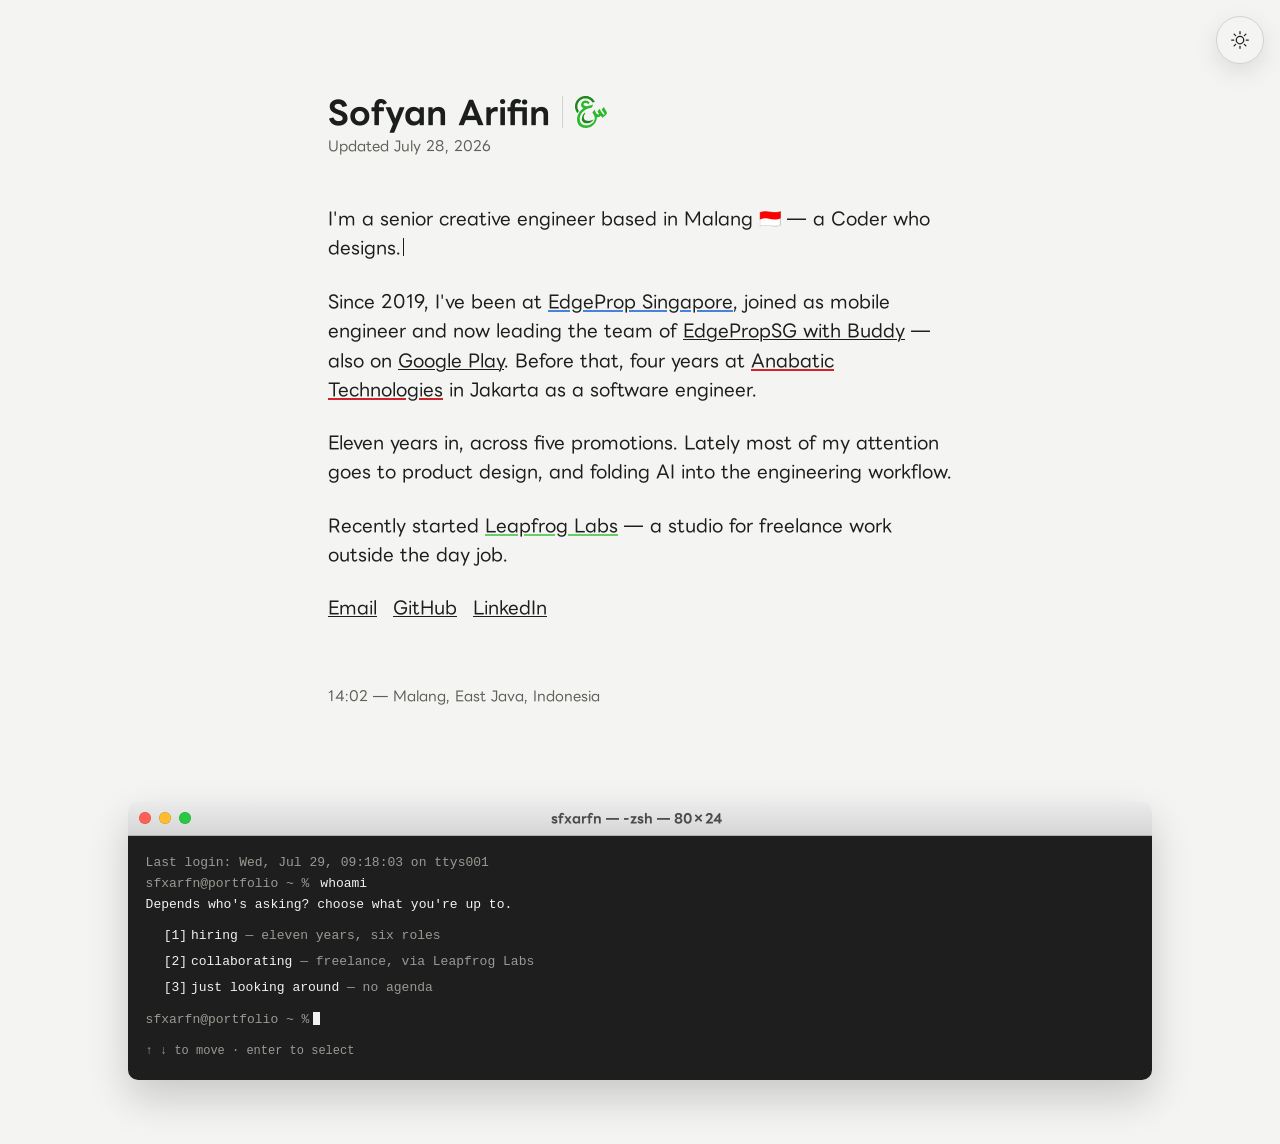
==== commit 7c2205af: "deploy: 3050de5ec47fbd2442de27350cd697ba972f1c14 sfxarfn/landing-page@3050de5ec47fbd2442de27350cd697" ====
--- a/index.html
+++ b/index.html
@@ -16,4 +16,4 @@
 <path fill-rule="evenodd" clip-rule="evenodd" d="M193.44 83.939C198.079 83.9053 205.485 84.4526 209.888 85.1684C214.29 85.8758 221.696 87.7284 226.335 89.2694C230.974 90.8105 237.232 93.3031 240.252 94.8104C243.271 96.3178 249.125 99.8714 253.275 102.709C257.424 105.547 262.443 109.379 268.052 114.6L257.315 132.402C251.411 142.195 246.392 150.422 246.156 150.7C245.92 150.978 243.457 149.269 240.673 146.911C237.89 144.545 233.15 140.982 230.13 138.995C227.111 136.999 221.898 134.204 218.533 132.78C215.168 131.349 209.474 129.564 205.881 128.806C201.175 127.821 196.991 127.568 190.91 127.896C185.984 128.166 180.198 129.075 176.993 130.077C173.973 131.029 169.436 133.05 166.905 134.574C163.793 136.435 161.465 138.684 159.736 141.479C157.509 145.075 157.172 146.422 157.172 151.584C157.172 156.199 157.661 158.591 159.323 162.178C160.588 164.906 163.565 168.89 166.568 171.862C169.377 174.641 174.488 178.506 177.921 180.443C181.354 182.388 187.199 185.032 190.91 186.321C197.168 188.493 198.577 188.662 222.961 188.561L249.53 180.931C264.147 176.729 284.642 171.197 295.076 168.628C305.518 166.052 318.608 162.995 324.175 161.833C329.742 160.662 334.482 159.888 334.718 160.098C334.954 160.317 329.877 171.761 323.45 185.546C317.022 199.323 311.515 210.868 311.22 211.188C310.924 211.516 304.042 213.167 295.919 214.859C287.805 216.552 275.845 219.398 269.351 221.175C262.856 222.952 252.414 226.177 246.156 228.341C239.897 230.514 229.262 234.724 222.539 237.706C215.817 240.678 206.134 245.411 201.031 248.206C195.928 251.002 187.013 256.408 181.21 260.215C175.416 264.021 166.872 270.194 162.233 273.924C157.594 277.654 149.058 285.587 143.255 291.549C137.461 297.511 129.988 305.983 126.656 310.387C123.324 314.782 118.449 321.797 115.818 325.965C113.195 330.134 108.556 338.664 105.511 344.913C102.474 351.161 98.3667 361.207 96.3846 367.228C94.4109 373.249 92.0155 382.15 91.0708 387.017C90.1346 391.876 88.9116 400.407 88.3549 405.964C87.7561 412.07 87.5621 421.24 87.8657 429.122C88.1441 436.297 88.996 445.585 89.7466 449.753C90.4973 453.922 92.0577 460.557 93.2048 464.49C94.3519 468.423 96.7135 474.679 98.451 478.385C100.189 482.09 103.841 488.532 106.582 492.7C109.315 496.869 114.603 503.336 118.34 507.066C122.068 510.797 127.972 515.849 131.447 518.3C134.93 520.75 141.568 524.658 146.207 526.99C150.846 529.315 158.437 532.481 163.076 534.022C167.715 535.554 175.492 537.626 180.367 538.611C185.697 539.698 194.09 540.59 201.453 540.868C208.31 541.121 217.757 540.902 222.961 540.363C228.064 539.832 236.034 538.62 240.673 537.668C245.312 536.716 253.663 534.434 259.229 532.599C264.796 530.771 273.905 527.049 279.472 524.346C285.039 521.635 293.575 516.793 298.45 513.576C303.325 510.367 310.882 504.734 315.26 501.062C319.637 497.391 326.191 491.159 329.818 487.227C333.453 483.294 338.876 476.658 341.871 472.49C344.865 468.322 349.563 460.557 352.312 455.227C355.062 449.897 358.267 442.697 359.44 439.227C360.62 435.749 362.248 429.88 363.058 426.175C364.062 421.585 364.526 415.817 364.517 408.07C364.5 399.573 364.036 394.571 362.662 388.28C361.649 383.649 359.448 375.876 357.77 371.018C356.091 366.15 352.759 358.007 350.372 352.912C347.977 347.818 342.444 338.151 338.075 331.439C333.697 324.719 327.574 315.06 318.785 300.703L320.734 298.597C321.805 297.435 331.15 286.64 341.499 274.598C351.849 262.556 360.46 252.703 360.646 252.703C360.831 252.703 362.484 256.678 364.323 261.545C366.162 266.404 370.025 275.684 372.909 282.16C375.794 288.635 380.374 297.915 383.09 302.791C385.797 307.667 389.972 314.269 392.368 317.477C394.755 320.677 398.677 325.039 401.081 327.161C403.476 329.283 407.466 332.239 409.937 333.73C412.4 335.228 417.46 337.216 421.172 338.167C424.883 339.111 430.104 339.877 432.769 339.868C435.434 339.868 439.609 339.439 442.047 338.917C444.485 338.403 446.661 337.847 446.897 337.687C447.133 337.527 444.788 334.066 441.701 329.991C438.606 325.923 433.933 319.187 431.318 315.018C428.695 310.85 424.52 303.271 422.04 298.176C419.552 293.082 416.819 286.985 414.424 280.332L430.466 261.461C439.289 251.086 448.204 240.56 454.066 233.537L457.204 243.12C458.924 248.392 462.88 257.823 465.992 264.071C469.105 270.32 474.596 279.793 478.189 285.124C481.782 290.454 487.171 297.84 490.157 301.545C493.143 305.25 498.963 311.995 503.087 316.526C507.203 321.056 513.732 328.256 517.586 332.525C521.905 337.308 525.785 342.63 527.708 346.411C529.42 349.788 531.006 352.55 531.242 352.559C531.478 352.567 533.089 351.035 534.826 349.165C536.564 347.287 538.715 344.332 539.592 342.597C540.478 340.862 541.464 338.108 541.793 336.492C542.131 334.841 541.937 331.506 541.363 328.913C540.79 326.361 538.833 321.435 537.003 317.966C535.172 314.488 527.784 303.507 520.572 293.545C513.369 283.583 505.474 272.215 503.037 268.282C500.599 264.349 497.031 258.278 491.583 248.493L511.497 226.598C522.445 214.556 532.026 204.039 532.794 203.23C534.11 201.841 534.388 202.321 537.416 211.23C539.195 216.443 542.848 225.251 545.547 230.809C548.355 236.611 555.913 249.158 563.284 260.282C570.352 270.935 577.184 281.73 578.466 284.282C579.748 286.825 581.84 291.751 583.122 295.229C584.91 300.096 585.543 303.574 585.863 310.387C586.192 317.216 585.956 320.382 584.834 324.281C584.033 327.06 582.009 331.986 580.33 335.229C578.112 339.515 575.076 343.313 569.205 349.123C564.111 354.176 555.246 361.376 545.133 368.66C536.336 375.001 523.625 384.348 504.673 398.655L501.409 393.468C499.612 390.613 493.919 384.087 488.757 378.967C483.595 373.847 477.565 368.255 471.357 363.439L463.555 371.287C458.958 375.91 453.324 380.575 449.849 382.647C446.602 384.584 441.094 387.169 437.619 388.39C432.212 390.293 429.817 390.638 421.172 390.714C415.605 390.765 409.439 390.52 403.881 389.544V392.701C403.881 394.436 403.316 400.693 402.616 406.596C401.924 412.499 400.355 421.787 399.141 427.227C397.926 432.667 395.413 441.669 393.557 447.227C391.702 452.785 388.37 461.307 386.16 466.174C383.95 471.033 379.961 478.806 377.287 483.437C374.622 488.069 370.16 495.083 367.368 499.016C364.585 502.948 359.937 509.012 357.044 512.489C354.151 515.959 346.999 523.445 341.145 529.121C335.292 534.797 325.853 542.889 320.169 547.1C314.484 551.318 305.476 557.356 300.137 560.523C294.798 563.689 287.207 567.765 283.268 569.592C279.329 571.411 272.488 574.249 268.086 575.899C263.683 577.541 256.657 579.882 252.482 581.095C248.307 582.308 240.336 584.202 234.769 585.297C229.203 586.4 220.093 587.764 214.527 588.328C208.31 588.96 199.201 589.162 190.91 588.867C183.488 588.59 172.86 587.604 167.293 586.653C161.727 585.71 153.562 583.966 149.159 582.779C144.756 581.592 136.592 578.821 131.025 576.632C125.458 574.451 117.294 570.678 112.891 568.253C108.488 565.836 100.897 560.868 96.0219 557.222C91.1468 553.584 83.1762 546.476 78.301 541.441C73.4174 536.396 67.0157 528.675 64.072 524.279C61.12 519.875 56.8099 512.489 54.482 507.858C52.1625 503.226 48.8225 495.083 47.0597 489.753C45.2968 484.422 43.087 476.279 42.1508 471.648C41.2061 467.016 40.059 460.002 39.5867 456.069C39.1228 452.136 38.4902 444.928 38.1866 440.069C37.8829 435.202 38.0769 425.543 38.6167 418.596C39.1565 411.649 40.1518 402.268 40.8181 397.754C41.4929 393.24 42.834 385.847 43.8039 381.333C44.7739 376.82 47.6248 366.874 50.1298 359.228C53.2759 349.645 57.1473 340.374 62.6044 329.334C67.488 319.456 73.7548 308.5 78.9758 300.703C83.6232 293.755 91.3913 283.33 96.2412 277.545C101.083 271.751 110.327 261.941 116.771 255.726C123.223 249.512 133.808 240.476 140.303 235.642C146.798 230.8 152.676 226.539 153.376 226.152C154.076 225.773 154.456 225.301 154.22 225.099C153.984 224.906 151.521 223.55 148.737 222.093C145.954 220.636 141.02 217.428 137.773 214.961C134.525 212.493 129.498 207.668 126.597 204.224C123.695 200.78 120.01 195.314 118.399 192.072C116.788 188.83 114.662 183.146 113.667 179.441C112.292 174.296 111.853 170.119 111.803 161.757C111.752 153.109 112.115 149.395 113.532 144.073C114.519 140.368 116.518 134.684 117.968 131.442C119.419 128.199 122.616 122.515 125.079 118.81C127.533 115.105 132.391 109.421 135.866 106.179C139.341 102.937 145.178 98.4904 148.83 96.2925C152.491 94.0946 159.281 90.9452 163.92 89.2863C168.559 87.6358 175.205 85.7747 178.68 85.1516C182.163 84.5284 188.801 83.9811 193.44 83.939Z" fill="#2BB82D" />
 <path d="M222.539 1.70801C217.276 0.806964 208.015 0.234339 195.549 0.0490782C185.115 -0.102499 173.729 0.108025 170.245 0.529072C166.77 0.95012 159.938 2.07853 155.063 3.03851C150.188 3.9985 141.652 6.12058 136.086 7.75425C130.519 9.39633 121.789 12.4363 116.686 14.5163C111.583 16.5962 104.372 19.9478 100.661 21.9604C96.9496 23.973 90.1176 28.1666 85.4787 31.2824C80.8397 34.3981 73.2487 40.057 68.6097 43.8549C63.9707 47.6611 56.7845 54.3389 52.6348 58.6841C48.4934 63.0378 42.5555 70.0103 39.4516 74.1787C36.3478 78.3471 31.869 84.8817 29.4905 88.7048C27.112 92.5279 22.9453 100.107 20.2294 105.547C17.5051 110.987 13.912 119.037 12.242 123.441C10.5719 127.837 8.27776 134.658 7.14754 138.599C6.01731 142.532 4.31355 149.731 3.36888 154.599C2.41579 159.458 1.19279 167.988 0.644543 173.546C0.0288253 179.761 -0.165168 189.167 0.146908 197.967C0.433681 205.84 1.22652 215.878 1.91815 220.282C2.60978 224.678 4.33885 232.829 5.77272 238.387C7.20658 243.945 10.0996 252.846 12.2167 258.176C14.3253 263.507 18.1546 271.835 20.7186 276.703C23.2827 281.561 27.7361 289.14 30.6123 293.544C33.4969 297.94 38.1949 304.483 41.0542 308.071C43.9135 311.658 46.5451 314.597 46.8909 314.597C47.2367 314.597 49.2019 311.473 51.2599 307.649C53.3095 303.826 57.0797 297.292 59.627 293.123C62.1742 288.955 65.9022 283.178 67.9096 280.281L71.5618 275.018C65.2022 265.553 61.6428 259.397 59.5342 255.229C57.434 251.061 54.3301 243.667 52.6348 238.808C50.9394 233.941 48.8308 227.12 47.9452 223.651C47.0596 220.173 45.7438 212.88 45.0268 207.44C44.3184 202 43.7279 194.514 43.7279 190.809C43.7279 187.104 44.3184 179.617 45.0353 174.177C45.7522 168.738 47.2957 160.493 48.4766 155.862C49.6489 151.23 51.9431 143.837 53.5794 139.441C55.2157 135.037 58.6148 127.458 61.1367 122.599C63.6586 117.732 68.2723 110.153 71.3762 105.757C74.4885 101.353 81.9699 92.8058 88.0006 86.7596C96.1483 78.5913 101.47 74.1029 108.674 69.3366C114.013 65.7998 122.734 60.8315 128.073 58.2968C133.412 55.7537 141.383 52.4947 145.785 51.0463C150.188 49.5979 157.408 47.6864 161.811 46.7938C166.214 45.9011 174.378 44.8317 179.945 44.4106C185.959 43.9559 194.511 43.9475 201.031 44.3938C207.062 44.8064 215.226 45.7411 219.165 46.4738C223.104 47.2064 230.889 49.2611 236.456 51.0548C242.023 52.84 251.326 56.7052 257.121 59.6273C262.924 62.5578 270.7 66.9788 274.411 69.463C278.122 71.9471 284.195 76.5113 287.907 79.6102C291.618 82.7091 297.193 88.0648 300.305 91.5006C303.409 94.9447 307.517 99.8373 309.431 102.389C311.338 104.932 314.838 110.237 317.2 114.178L317.696 115.005C319.832 118.561 321.537 121.401 321.569 121.479C321.611 121.555 331.133 119.374 342.731 116.646C354.328 113.909 364.104 111.669 364.45 111.66C364.795 111.66 365.082 111.079 365.082 110.389C365.082 109.69 362.965 105.05 360.384 100.073C357.795 95.0963 353.308 87.4164 350.415 83.0207C347.513 78.6165 342.292 71.6103 338.792 67.4419C335.3 63.2736 329.067 56.6294 324.934 52.68C320.809 48.7306 314.391 43.198 310.68 40.3854C306.968 37.5728 300.516 33.0255 296.341 30.2803C292.166 27.5351 284.575 23.1562 279.472 20.5457C274.369 17.9352 267.158 14.5921 263.446 13.11C259.735 11.6363 254.422 9.68264 251.638 8.7816C248.855 7.88056 242.968 6.22163 238.565 5.11007C234.162 3.99008 226.942 2.46589 222.539 1.70801Z" fill="#1F8720" />
 <path d="M182.264 314.277C178.899 312.138 175.989 310.387 175.803 310.387C175.61 310.387 173.661 312.374 171.468 314.808C169.275 317.241 165.328 322.067 162.688 325.544C160.048 329.014 156.362 334.134 154.498 336.913C152.634 339.692 148.788 346.134 145.945 351.228C143.103 356.323 138.886 365.224 136.575 371.018C134.264 376.803 131.438 385.139 130.291 389.544C129.144 393.939 127.752 400.954 127.187 405.122C126.554 409.838 126.352 417.476 126.639 425.333C126.959 433.88 127.643 440.01 128.773 444.28C129.684 447.749 131.354 452.869 132.476 455.648C133.597 458.427 135.967 462.974 137.739 465.753C139.518 468.532 142.335 472.482 144.005 474.536C145.684 476.583 149.901 480.515 153.376 483.269C156.86 486.022 163.498 490.123 168.137 492.372C172.784 494.637 180.358 497.433 185.006 498.612C189.645 499.782 197.05 501.163 201.453 501.685C206.193 502.233 214.982 502.418 222.961 502.132C230.383 501.854 239.686 501.045 243.625 500.321C247.564 499.597 253.831 498.191 257.542 497.205C261.253 496.212 268.085 493.913 272.724 492.094C277.363 490.267 284.01 487.227 287.485 485.332C290.968 483.446 297.041 479.715 300.98 477.054C304.919 474.393 311.565 469.012 315.74 465.113C319.915 461.206 325.465 455.395 328.08 452.195C330.695 449.004 334.397 443.825 336.303 440.701C338.218 437.577 339.762 434.924 339.745 434.806C339.728 434.688 335.08 436.532 329.412 438.907C323.753 441.282 314.559 444.81 308.993 446.747C303.426 448.692 293.743 451.547 287.485 453.105C281.226 454.663 273.256 456.44 269.772 457.054C265.791 457.762 256.572 458.174 244.89 458.174C230.172 458.174 224.943 457.863 219.587 456.675C215.876 455.85 209.803 454.132 206.092 452.869C202.381 451.598 196.341 448.861 192.681 446.789C189.012 444.718 183.319 440.516 180.029 437.467C176.731 434.41 172.43 429.484 170.464 426.52C168.499 423.547 165.977 418.47 164.872 415.228C163.759 411.985 162.367 406.301 161.777 402.596C161.102 398.352 160.891 392.584 161.212 387.017C161.515 381.754 162.637 374.596 163.987 369.333C165.235 364.466 167.563 357.266 169.157 353.334C170.76 349.393 173.459 343.532 175.162 340.289C176.866 337.056 180.628 330.892 183.529 326.605C186.431 322.319 188.708 318.665 188.59 318.488C188.472 318.311 185.63 316.416 182.264 314.277Z" fill="#1F8720" />
-</svg></a></div><p class="text-muted text-sm">Updated July 28, 2026</p></header><section class="flex flex-col gap-6 text-lg leading-relaxed"><p>I'm a senior creative engineer based in Malang 🇮🇩 — <span id="tagline" data-taglines="a Coder who designs.|a Designer who codes.|I ship the app, then argue about its spacing.|I redraw the screen, then build it.|eleven years shipping apps, now obsessed with how it feels.|I care about the pixel and the ship date, in that order.|I've evolved from writing the screens to deciding what's on it.|the design file and the pull request are the same argument.">a Coder who designs.</span></p><p>Since 2019, I've been at <a href="/experience#edgeprop" data-brand="edgeprop">EdgeProp Singapore</a>, joined as mobile engineer and now leading the team of <a target="_blank" rel="noopener" href="https://apps.apple.com/sg/app/edgepropsg-with-buddy/id1069299307">EdgePropSG with Buddy</a> — also on <a target="_blank" rel="noopener" href="https://play.google.com/store/apps/details?id=sg.com.theedgeproperty.app">Google Play</a>. Before that, four years at <a href="/experience#anabatic" data-brand="anabatic">Anabatic Technologies</a> in Jakarta as a software engineer.</p><p>Eleven years in, across five promotions. Lately most of my attention goes to product design, and folding AI into the engineering workflow.</p><p>Recently started <a href="/leapfrog-labs" data-brand="leapfrog">Leapfrog Labs</a> — a studio for freelance work outside the day job.</p><p class="flex flex-wrap gap-x-4 gap-y-1"><a href="mailto:sofyanarifin39@gmail.com" rel="me">Email</a><a href="https://github.com/sfxarfn" rel="me noopener" target="_blank">GitHub</a><a href="https://www.linkedin.com/in/sofyanarifin/" rel="me noopener" target="_blank">LinkedIn</a></p></section></main><footer class="text-muted mt-16 text-sm"><span id="clock" data-tz="Asia/Jakarta">Malang, East Java, Indonesia</span></footer></div><section id="terminal" aria-label="Where to next" data-astro-cid-kenkipkp><div class="term-window" data-astro-cid-kenkipkp><div class="term-titlebar" data-astro-cid-kenkipkp><span class="term-lights" aria-hidden="true" data-astro-cid-kenkipkp><i class="term-light" style="background:#ff5f57" data-astro-cid-kenkipkp></i><i class="term-light" style="background:#febc2e" data-astro-cid-kenkipkp></i><i class="term-light" style="background:#28c840" data-astro-cid-kenkipkp></i></span><span class="term-title" data-astro-cid-kenkipkp>sfxarfn — -zsh — 80×24</span></div><div class="term-body font-mono text-[13px] leading-relaxed" data-astro-cid-kenkipkp><p class="term-dim" data-astro-cid-kenkipkp>Last login: Tue, Jul 28, 23:42:52 on ttys001</p><p data-astro-cid-kenkipkp><span class="term-prompt" data-astro-cid-kenkipkp>sfxarfn@portfolio ~ %</span> whoami</p><p data-astro-cid-kenkipkp>Depends who&#39;s asking? choose what you&#39;re up to.</p><ul class="mt-2 flex flex-col" data-astro-cid-kenkipkp><li data-astro-cid-kenkipkp><a data-term-option href="/experience" class="term-option" data-astro-cid-kenkipkp><span aria-hidden="true" class="term-caret" data-astro-cid-kenkipkp>›</span><span class="shrink-0" data-astro-cid-kenkipkp>[1]</span><span data-astro-cid-kenkipkp>hiring<span class="term-dim" data-astro-cid-kenkipkp> — eleven years, six roles</span></span></a></li><li data-astro-cid-kenkipkp><a data-term-option href="/leapfrog-labs" class="term-option" data-astro-cid-kenkipkp><span aria-hidden="true" class="term-caret" data-astro-cid-kenkipkp>›</span><span class="shrink-0" data-astro-cid-kenkipkp>[2]</span><span data-astro-cid-kenkipkp>collaborating<span class="term-dim" data-astro-cid-kenkipkp> — freelance, via Leapfrog Labs</span></span></a></li><li data-astro-cid-kenkipkp><a data-term-option href="/journal" class="term-option" data-astro-cid-kenkipkp><span aria-hidden="true" class="term-caret" data-astro-cid-kenkipkp>›</span><span class="shrink-0" data-astro-cid-kenkipkp>[3]</span><span data-astro-cid-kenkipkp>just looking around<span class="term-dim" data-astro-cid-kenkipkp> — no agenda</span></span></a></li></ul><p class="mt-2" data-astro-cid-kenkipkp><span class="term-prompt" data-astro-cid-kenkipkp>sfxarfn@portfolio ~ %</span><span class="term-block" aria-hidden="true" data-astro-cid-kenkipkp></span></p><p class="term-dim mt-3 text-[12px]" data-astro-cid-kenkipkp>↑ ↓ to move · enter to select</p></div></div></section><script type="module">var e=document.getElementById(`terminal`),t=[...e?.querySelectorAll(`[data-term-option]`)??[]];if(e&&t.length){let n=!1;new IntersectionObserver(([e])=>n=e.isIntersecting,{threshold:.4}).observe(e),addEventListener(`keydown`,e=>{let r=e.key===`ArrowDown`;if(!n||!r&&e.key!==`ArrowUp`)return;e.preventDefault();let i=t.indexOf(document.activeElement);t[i<0?r?0:t.length-1:(i+(r?1:-1)+t.length)%t.length].focus({preventScroll:!0})})}</script><script type="module">var e=document.getElementById(`clock`),t=e?.dataset.tz;if(e&&t){let n=e.textContent,r=new Intl.DateTimeFormat(`en-GB`,{timeZone:t,hour:`2-digit`,minute:`2-digit`}),i=()=>e.textContent=`${r.format(new Date)} — ${n}`;i(),setInterval(i,3e4)}var n=document.getElementById(`tagline`),r=n?.parentElement,i=n?.dataset.taglines?.split(`|`)??[];if(n&&r&&i.length>1&&!matchMedia(`(prefers-reduced-motion: reduce)`).matches){let e=e=>new Promise(t=>setTimeout(t,e)),t=()=>{let e=n.textContent;r.style.minHeight=``;let t=0;for(let e of i)n.textContent=e,t=Math.max(t,r.offsetHeight);n.textContent=e,r.style.minHeight=`${t}px`};t(),addEventListener(`resize`,t),n.classList.add(`caret`),(async()=>{for(let t=0;;t=(t+1)%i.length){let r=i[(t+1)%i.length];await e(2e3);for(let r=i[t].length;r>0;r--)n.textContent=i[t].slice(0,r-1),await e(25);for(let t=1;t<=r.length;t++)n.textContent=r.slice(0,t),await e(45)}})()}</script><script type="application/ld+json">{"@context":"https://schema.org","@type":"Person","name":"Sofyan Arifin","jobTitle":"Senior Creative Engineer","description":"a Coder who designs."}</script><script type="module">var e=document.querySelector(`[data-theme-toggle]`),t=matchMedia(`(prefers-color-scheme: dark)`),n=matchMedia(`(prefers-reduced-motion: reduce)`),r=!1,i=()=>{let t=document.documentElement.dataset.theme===`dark`;e&&(e.setAttribute(`aria-pressed`,String(t)),e.setAttribute(`aria-label`,t?`Switch to light mode`:`Switch to dark mode`))};e?.addEventListener(`click`,()=>{if(r)return;let e=document.documentElement.dataset.theme===`dark`?`light`:`dark`,t=()=>{document.documentElement.dataset.theme=e;try{localStorage.setItem(`theme`,e)}catch{}i()};if(!document.startViewTransition||n.matches){t();return}let a=Math.hypot(innerWidth,innerHeight),o=Math.min(760,Math.max(560,a*.48));r=!0,document.documentElement.style.setProperty(`--theme-ripple-radius`,`${a}px`),document.documentElement.style.setProperty(`--theme-ripple-duration`,`${o}ms`),document.documentElement.dataset.themeTransition=e;let s=document.startViewTransition(t),c=new Promise(e=>{setTimeout(e,o+50)});s.waitUntil?.(c),Promise.allSettled([s.finished,c]).then(()=>{r=!1,delete document.documentElement.dataset.themeTransition,document.documentElement.style.removeProperty(`--theme-ripple-radius`),document.documentElement.style.removeProperty(`--theme-ripple-duration`)})}),t.addEventListener(`change`,e=>{try{if(localStorage.getItem(`theme`))return}catch{}document.documentElement.dataset.theme=e.matches?`dark`:`light`,i()}),i();</script></body></html>+</svg></a></div><p class="text-muted text-sm">Updated July 28, 2026</p></header><section class="flex flex-col gap-6 text-lg leading-relaxed"><p>I'm a senior creative engineer based in Malang 🇮🇩 — <span id="tagline" data-taglines="a Coder who designs.|a Designer who codes.|I ship the app, then argue about its spacing.|I redraw the screen, then build it.|eleven years shipping apps, now obsessed with how it feels.|I care about the pixel and the ship date, in that order.|I've evolved from writing the screens to deciding what's on it.|the design file and the pull request are the same argument.">a Coder who designs.</span></p><p>Since 2019, I've been at <a href="/experience#edgeprop" data-brand="edgeprop">EdgeProp Singapore</a>, joined as mobile engineer and now leading the team of <a target="_blank" rel="noopener" href="https://apps.apple.com/sg/app/edgepropsg-with-buddy/id1069299307">EdgePropSG with Buddy</a> — also on <a target="_blank" rel="noopener" href="https://play.google.com/store/apps/details?id=sg.com.theedgeproperty.app">Google Play</a>. Before that, four years at <a href="/experience#anabatic" data-brand="anabatic">Anabatic Technologies</a> in Jakarta as a software engineer.</p><p>Eleven years in, across five promotions. Lately most of my attention goes to product design, and folding AI into the engineering workflow.</p><p>Recently started <a href="/leapfrog-labs" data-brand="leapfrog">Leapfrog Labs</a> — a studio for freelance work outside the day job.</p><p class="flex flex-wrap gap-x-4 gap-y-1"><a href="mailto:sofyanarifin39@gmail.com" rel="me">Email</a><a href="https://github.com/sfxarfn" rel="me noopener" target="_blank">GitHub</a><a href="https://www.linkedin.com/in/sofyanarifin/" rel="me noopener" target="_blank">LinkedIn</a></p></section></main><footer class="text-muted mt-16 text-sm"><span id="clock" data-tz="Asia/Jakarta">Malang, East Java, Indonesia</span></footer></div><section id="terminal" aria-label="Where to next" data-astro-cid-kenkipkp><div class="term-window" data-astro-cid-kenkipkp><div class="term-titlebar" data-astro-cid-kenkipkp><span class="term-lights" aria-hidden="true" data-astro-cid-kenkipkp><i class="term-light" style="background:#ff5f57" data-astro-cid-kenkipkp></i><i class="term-light" style="background:#febc2e" data-astro-cid-kenkipkp></i><i class="term-light" style="background:#28c840" data-astro-cid-kenkipkp></i></span><span class="term-title" data-astro-cid-kenkipkp>sfxarfn — -zsh — 80×24</span></div><div class="term-body font-mono text-[13px] leading-relaxed" data-astro-cid-kenkipkp><p class="term-dim" data-astro-cid-kenkipkp>Last login: Wed, Jul 29, 09:18:03 on ttys001</p><p data-astro-cid-kenkipkp><span class="term-prompt" data-astro-cid-kenkipkp>sfxarfn@portfolio ~ %</span> whoami</p><p data-astro-cid-kenkipkp>Depends who&#39;s asking? choose what you&#39;re up to.</p><ul class="mt-2 flex flex-col" data-astro-cid-kenkipkp><li data-astro-cid-kenkipkp><a data-term-option href="/experience" class="term-option" data-astro-cid-kenkipkp><span aria-hidden="true" class="term-caret" data-astro-cid-kenkipkp>›</span><span class="shrink-0" data-astro-cid-kenkipkp>[1]</span><span data-astro-cid-kenkipkp>hiring<span class="term-dim" data-astro-cid-kenkipkp> — eleven years, six roles</span></span></a></li><li data-astro-cid-kenkipkp><a data-term-option href="/leapfrog-labs" class="term-option" data-astro-cid-kenkipkp><span aria-hidden="true" class="term-caret" data-astro-cid-kenkipkp>›</span><span class="shrink-0" data-astro-cid-kenkipkp>[2]</span><span data-astro-cid-kenkipkp>collaborating<span class="term-dim" data-astro-cid-kenkipkp> — freelance, via Leapfrog Labs</span></span></a></li><li data-astro-cid-kenkipkp><a data-term-option href="/journal" class="term-option" data-astro-cid-kenkipkp><span aria-hidden="true" class="term-caret" data-astro-cid-kenkipkp>›</span><span class="shrink-0" data-astro-cid-kenkipkp>[3]</span><span data-astro-cid-kenkipkp>just looking around<span class="term-dim" data-astro-cid-kenkipkp> — no agenda</span></span></a></li></ul><p class="mt-2" data-astro-cid-kenkipkp><span class="term-prompt" data-astro-cid-kenkipkp>sfxarfn@portfolio ~ %</span><span class="term-block" aria-hidden="true" data-astro-cid-kenkipkp></span></p><p class="term-dim mt-3 text-[12px]" data-astro-cid-kenkipkp>↑ ↓ to move · enter to select</p></div></div></section><script type="module">var e=document.getElementById(`terminal`),t=[...e?.querySelectorAll(`[data-term-option]`)??[]];if(e&&t.length){let n=!1;new IntersectionObserver(([e])=>n=e.isIntersecting,{threshold:.4}).observe(e),addEventListener(`keydown`,e=>{let r=e.key===`ArrowDown`;if(!n||!r&&e.key!==`ArrowUp`)return;e.preventDefault();let i=t.indexOf(document.activeElement);t[i<0?r?0:t.length-1:(i+(r?1:-1)+t.length)%t.length].focus({preventScroll:!0})})}</script><script type="module">var e=document.getElementById(`clock`),t=e?.dataset.tz;if(e&&t){let n=e.textContent,r=new Intl.DateTimeFormat(`en-GB`,{timeZone:t,hour:`2-digit`,minute:`2-digit`}),i=()=>e.textContent=`${r.format(new Date)} — ${n}`;i(),setInterval(i,3e4)}var n=document.getElementById(`tagline`),r=n?.parentElement,i=n?.dataset.taglines?.split(`|`)??[];if(n&&r&&i.length>1&&!matchMedia(`(prefers-reduced-motion: reduce)`).matches){let e=e=>new Promise(t=>setTimeout(t,e)),t=()=>{let e=n.textContent;r.style.minHeight=``;let t=0;for(let e of i)n.textContent=e,t=Math.max(t,r.offsetHeight);n.textContent=e,r.style.minHeight=`${t}px`};t(),addEventListener(`resize`,t),n.classList.add(`caret`),(async()=>{for(let t=0;;t=(t+1)%i.length){let r=i[(t+1)%i.length];await e(2e3);for(let r=i[t].length;r>0;r--)n.textContent=i[t].slice(0,r-1),await e(25);for(let t=1;t<=r.length;t++)n.textContent=r.slice(0,t),await e(45)}})()}</script><script type="application/ld+json">{"@context":"https://schema.org","@type":"Person","name":"Sofyan Arifin","jobTitle":"Senior Creative Engineer","description":"a Coder who designs."}</script><script type="module">var e=document.querySelector(`[data-theme-toggle]`),t=matchMedia(`(prefers-color-scheme: dark)`),n=matchMedia(`(prefers-reduced-motion: reduce)`),r=!1,i=()=>{let t=document.documentElement.dataset.theme===`dark`;e&&(e.setAttribute(`aria-pressed`,String(t)),e.setAttribute(`aria-label`,t?`Switch to light mode`:`Switch to dark mode`))};e?.addEventListener(`click`,()=>{if(r)return;let e=document.documentElement.dataset.theme===`dark`?`light`:`dark`,t=()=>{document.documentElement.dataset.theme=e;try{localStorage.setItem(`theme`,e)}catch{}i()};if(!document.startViewTransition||n.matches){t();return}let a=Math.hypot(innerWidth,innerHeight),o=Math.min(760,Math.max(560,a*.48));r=!0,document.documentElement.style.setProperty(`--theme-ripple-radius`,`${a}px`),document.documentElement.style.setProperty(`--theme-ripple-duration`,`${o}ms`),document.documentElement.dataset.themeTransition=e;let s=document.startViewTransition(t),c=new Promise(e=>{setTimeout(e,o+50)});s.waitUntil?.(c),Promise.allSettled([s.finished,c]).then(()=>{r=!1,delete document.documentElement.dataset.themeTransition,document.documentElement.style.removeProperty(`--theme-ripple-radius`),document.documentElement.style.removeProperty(`--theme-ripple-duration`)})}),t.addEventListener(`change`,e=>{try{if(localStorage.getItem(`theme`))return}catch{}document.documentElement.dataset.theme=e.matches?`dark`:`light`,i()}),i();</script></body></html>
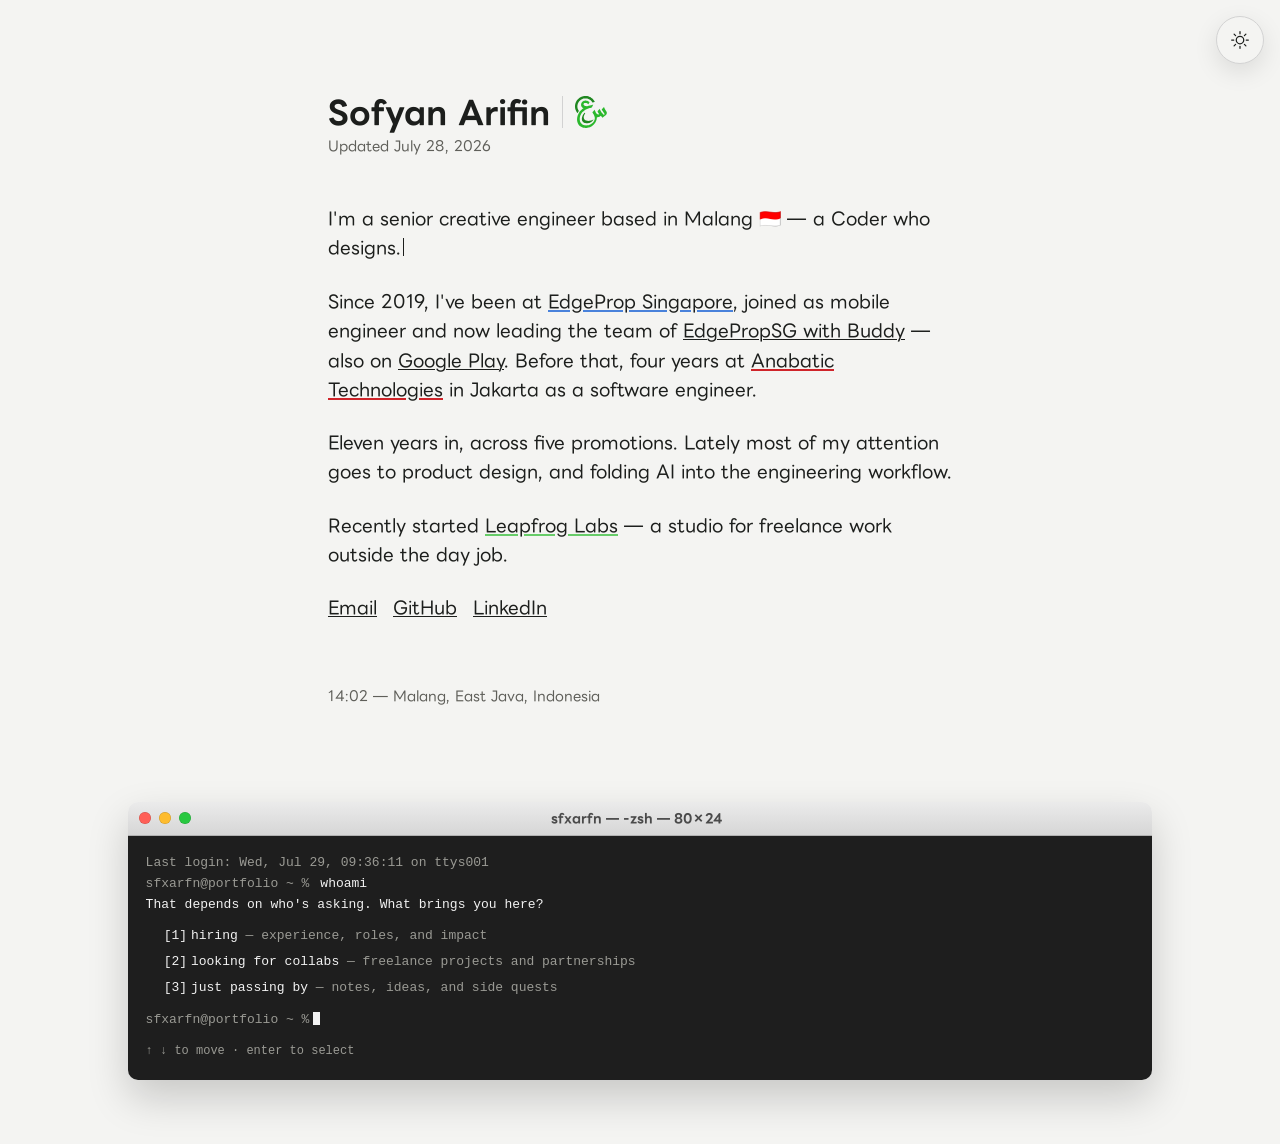
==== commit 5295de61: "deploy: 158cd7cefd8b2b03fb9926325e6c0dc74de7765f sfxarfn/landing-page@158cd7cefd8b2b03fb9926325e6c0d" ====
--- a/index.html
+++ b/index.html
@@ -11,9 +11,9 @@
         document.documentElement.dataset.theme =
           theme === "light" || theme === "dark" ? theme : systemTheme;
       })();
-    </script><link rel="stylesheet" href="/_astro/logo.Duh0TCTp.css"><style>#terminal[data-astro-cid-kenkipkp]{margin-inline:auto;width:min(64rem,100% - 3rem);margin-bottom:4rem;animation:.5s ease-out .8s backwards enter}.term-window[data-astro-cid-kenkipkp]{--term-bg:#1e1e1e;--term-fg:#f2f2f2;--term-dim:#9a9a94;border-radius:10px;overflow:hidden;box-shadow:0 18px 40px #0000002e}.term-titlebar[data-astro-cid-kenkipkp]{background:linear-gradient(#ebebeb,#d6d6d6);border-bottom:1px solid #b1b1b1;align-items:center;padding:.4rem .7rem;display:flex}.term-lights[data-astro-cid-kenkipkp]{gap:.5rem;display:flex}.term-light[data-astro-cid-kenkipkp]{border-radius:50%;width:12px;height:12px;box-shadow:inset 0 0 0 .5px #0003}.term-title[data-astro-cid-kenkipkp]{color:#4a4a4a;text-align:center;flex:1;margin-left:-3.7rem;font-size:13px;font-weight:700}.term-body[data-astro-cid-kenkipkp]{background:var(--term-bg);color:var(--term-fg);padding:1rem 1.1rem 1.2rem}.term-dim[data-astro-cid-kenkipkp]{color:var(--term-dim)}.term-prompt[data-astro-cid-kenkipkp]{color:var(--term-dim);margin-right:.4ch}.term-option[data-astro-cid-kenkipkp]{text-align:left;width:100%;color:inherit;align-items:baseline;gap:.5ch;padding:.15rem .4rem;text-decoration:none;display:flex}.term-option[data-astro-cid-kenkipkp]:hover,.term-option[data-astro-cid-kenkipkp]:focus{background:var(--term-fg);color:var(--term-bg);outline:none}.term-caret[data-astro-cid-kenkipkp]{opacity:0;flex-shrink:0;width:1ch}.term-option[data-astro-cid-kenkipkp]:hover .term-caret[data-astro-cid-kenkipkp],.term-option[data-astro-cid-kenkipkp]:focus .term-caret[data-astro-cid-kenkipkp]{opacity:1}.term-option[data-astro-cid-kenkipkp]:hover .term-dim[data-astro-cid-kenkipkp],.term-option[data-astro-cid-kenkipkp]:focus .term-dim[data-astro-cid-kenkipkp]{color:inherit;opacity:.7}.term-block[data-astro-cid-kenkipkp]{vertical-align:-.2em;background:currentColor;width:1ch;height:1.05em;animation:1s step-end infinite caret-blink;display:inline-block}:root[data-theme=dark] .term-titlebar[data-astro-cid-kenkipkp]{background:linear-gradient(#3f3f3f,#2f2f2f);border-bottom-color:#000}:root[data-theme=dark] .term-title[data-astro-cid-kenkipkp]{color:#b6b6b6}:root[data-theme=dark] .term-window[data-astro-cid-kenkipkp]{box-shadow:0 18px 40px #00000080}
+    </script><link rel="stylesheet" href="/_astro/logo.QjuY_7c_.css"><style>#terminal[data-astro-cid-kenkipkp]{margin-inline:auto;width:min(64rem,100% - 3rem);margin-bottom:4rem;animation:.5s ease-out .8s backwards enter}.term-window[data-astro-cid-kenkipkp]{--term-bg:#1e1e1e;--term-fg:#f2f2f2;--term-dim:#9a9a94;border-radius:10px;overflow:hidden;box-shadow:0 18px 40px #0000002e}.term-titlebar[data-astro-cid-kenkipkp]{background:linear-gradient(#ebebeb,#d6d6d6);border-bottom:1px solid #b1b1b1;align-items:center;padding:.4rem .7rem;display:flex}.term-lights[data-astro-cid-kenkipkp]{gap:.5rem;display:flex}.term-light[data-astro-cid-kenkipkp]{border-radius:50%;width:12px;height:12px;box-shadow:inset 0 0 0 .5px #0003}.term-title[data-astro-cid-kenkipkp]{color:#4a4a4a;text-align:center;flex:1;margin-left:-3.7rem;font-size:13px;font-weight:700}.term-body[data-astro-cid-kenkipkp]{background:var(--term-bg);color:var(--term-fg);padding:1rem 1.1rem 1.2rem}.term-dim[data-astro-cid-kenkipkp]{color:var(--term-dim)}.term-prompt[data-astro-cid-kenkipkp]{color:var(--term-dim);margin-right:.4ch}.term-option[data-astro-cid-kenkipkp]{text-align:left;width:100%;color:inherit;align-items:baseline;gap:.5ch;padding:.15rem .4rem;text-decoration:none;display:flex}.term-option[data-astro-cid-kenkipkp]:hover,.term-option[data-astro-cid-kenkipkp]:focus{background:var(--term-fg);color:var(--term-bg);outline:none}.term-caret[data-astro-cid-kenkipkp]{opacity:0;flex-shrink:0;width:1ch}.term-option[data-astro-cid-kenkipkp]:hover .term-caret[data-astro-cid-kenkipkp],.term-option[data-astro-cid-kenkipkp]:focus .term-caret[data-astro-cid-kenkipkp]{opacity:1}.term-option[data-astro-cid-kenkipkp]:hover .term-dim[data-astro-cid-kenkipkp],.term-option[data-astro-cid-kenkipkp]:focus .term-dim[data-astro-cid-kenkipkp]{color:inherit;opacity:.7}.term-block[data-astro-cid-kenkipkp]{vertical-align:-.2em;background:currentColor;width:1ch;height:1.05em;animation:1s step-end infinite caret-blink;display:inline-block}:root[data-theme=dark] .term-titlebar[data-astro-cid-kenkipkp]{background:linear-gradient(#3f3f3f,#2f2f2f);border-bottom-color:#000}:root[data-theme=dark] .term-title[data-astro-cid-kenkipkp]{color:#b6b6b6}:root[data-theme=dark] .term-window[data-astro-cid-kenkipkp]{box-shadow:0 18px 40px #00000080}
 </style></head><body class="bg-bg text-text font-sans antialiased"><button class="theme-toggle" type="button" aria-label="Switch to dark mode" aria-pressed="false" data-theme-toggle><svg class="theme-toggle-icon theme-toggle-sun" aria-hidden="true" viewBox="0 0 24 24" fill="none" stroke="currentColor" stroke-width="1.5" stroke-linecap="round"><circle cx="12" cy="12" r="4.5"></circle><path d="M12 2v2.5M12 19.5V22M2 12h2.5M19.5 12H22M4.93 4.93l1.77 1.77M17.3 17.3l1.77 1.77M19.07 4.93L17.3 6.7M6.7 17.3l-1.77 1.77"></path></svg><svg class="theme-toggle-icon theme-toggle-moon" aria-hidden="true" viewBox="0 0 24 24" fill="none" stroke="currentColor" stroke-width="1.5" stroke-linecap="round" stroke-linejoin="round"><path d="M20 14.5A8.5 8.5 0 0 1 9.5 4a8.5 8.5 0 1 0 10.5 10.5z"></path></svg></button><div class="mx-auto w-full max-w-2xl px-6 py-16 sm:py-24"><main class="flex flex-col gap-12"><header class="flex flex-col gap-2"><div class="flex items-center gap-3 text-[clamp(1.5rem,4.5vw,2rem)]"><h3 class="leading-none font-bold">Sofyan Arifin</h3><span class="bg-border h-[1em] w-px" aria-hidden="true"></span><a href="/journal" class="flex transition-opacity duration-100 hover:opacity-70" aria-label="Journal"><svg viewBox="0 0 586 589" fill="none" class="h-[1em] w-auto" aria-hidden="true">
 <path fill-rule="evenodd" clip-rule="evenodd" d="M193.44 83.939C198.079 83.9053 205.485 84.4526 209.888 85.1684C214.29 85.8758 221.696 87.7284 226.335 89.2694C230.974 90.8105 237.232 93.3031 240.252 94.8104C243.271 96.3178 249.125 99.8714 253.275 102.709C257.424 105.547 262.443 109.379 268.052 114.6L257.315 132.402C251.411 142.195 246.392 150.422 246.156 150.7C245.92 150.978 243.457 149.269 240.673 146.911C237.89 144.545 233.15 140.982 230.13 138.995C227.111 136.999 221.898 134.204 218.533 132.78C215.168 131.349 209.474 129.564 205.881 128.806C201.175 127.821 196.991 127.568 190.91 127.896C185.984 128.166 180.198 129.075 176.993 130.077C173.973 131.029 169.436 133.05 166.905 134.574C163.793 136.435 161.465 138.684 159.736 141.479C157.509 145.075 157.172 146.422 157.172 151.584C157.172 156.199 157.661 158.591 159.323 162.178C160.588 164.906 163.565 168.89 166.568 171.862C169.377 174.641 174.488 178.506 177.921 180.443C181.354 182.388 187.199 185.032 190.91 186.321C197.168 188.493 198.577 188.662 222.961 188.561L249.53 180.931C264.147 176.729 284.642 171.197 295.076 168.628C305.518 166.052 318.608 162.995 324.175 161.833C329.742 160.662 334.482 159.888 334.718 160.098C334.954 160.317 329.877 171.761 323.45 185.546C317.022 199.323 311.515 210.868 311.22 211.188C310.924 211.516 304.042 213.167 295.919 214.859C287.805 216.552 275.845 219.398 269.351 221.175C262.856 222.952 252.414 226.177 246.156 228.341C239.897 230.514 229.262 234.724 222.539 237.706C215.817 240.678 206.134 245.411 201.031 248.206C195.928 251.002 187.013 256.408 181.21 260.215C175.416 264.021 166.872 270.194 162.233 273.924C157.594 277.654 149.058 285.587 143.255 291.549C137.461 297.511 129.988 305.983 126.656 310.387C123.324 314.782 118.449 321.797 115.818 325.965C113.195 330.134 108.556 338.664 105.511 344.913C102.474 351.161 98.3667 361.207 96.3846 367.228C94.4109 373.249 92.0155 382.15 91.0708 387.017C90.1346 391.876 88.9116 400.407 88.3549 405.964C87.7561 412.07 87.5621 421.24 87.8657 429.122C88.1441 436.297 88.996 445.585 89.7466 449.753C90.4973 453.922 92.0577 460.557 93.2048 464.49C94.3519 468.423 96.7135 474.679 98.451 478.385C100.189 482.09 103.841 488.532 106.582 492.7C109.315 496.869 114.603 503.336 118.34 507.066C122.068 510.797 127.972 515.849 131.447 518.3C134.93 520.75 141.568 524.658 146.207 526.99C150.846 529.315 158.437 532.481 163.076 534.022C167.715 535.554 175.492 537.626 180.367 538.611C185.697 539.698 194.09 540.59 201.453 540.868C208.31 541.121 217.757 540.902 222.961 540.363C228.064 539.832 236.034 538.62 240.673 537.668C245.312 536.716 253.663 534.434 259.229 532.599C264.796 530.771 273.905 527.049 279.472 524.346C285.039 521.635 293.575 516.793 298.45 513.576C303.325 510.367 310.882 504.734 315.26 501.062C319.637 497.391 326.191 491.159 329.818 487.227C333.453 483.294 338.876 476.658 341.871 472.49C344.865 468.322 349.563 460.557 352.312 455.227C355.062 449.897 358.267 442.697 359.44 439.227C360.62 435.749 362.248 429.88 363.058 426.175C364.062 421.585 364.526 415.817 364.517 408.07C364.5 399.573 364.036 394.571 362.662 388.28C361.649 383.649 359.448 375.876 357.77 371.018C356.091 366.15 352.759 358.007 350.372 352.912C347.977 347.818 342.444 338.151 338.075 331.439C333.697 324.719 327.574 315.06 318.785 300.703L320.734 298.597C321.805 297.435 331.15 286.64 341.499 274.598C351.849 262.556 360.46 252.703 360.646 252.703C360.831 252.703 362.484 256.678 364.323 261.545C366.162 266.404 370.025 275.684 372.909 282.16C375.794 288.635 380.374 297.915 383.09 302.791C385.797 307.667 389.972 314.269 392.368 317.477C394.755 320.677 398.677 325.039 401.081 327.161C403.476 329.283 407.466 332.239 409.937 333.73C412.4 335.228 417.46 337.216 421.172 338.167C424.883 339.111 430.104 339.877 432.769 339.868C435.434 339.868 439.609 339.439 442.047 338.917C444.485 338.403 446.661 337.847 446.897 337.687C447.133 337.527 444.788 334.066 441.701 329.991C438.606 325.923 433.933 319.187 431.318 315.018C428.695 310.85 424.52 303.271 422.04 298.176C419.552 293.082 416.819 286.985 414.424 280.332L430.466 261.461C439.289 251.086 448.204 240.56 454.066 233.537L457.204 243.12C458.924 248.392 462.88 257.823 465.992 264.071C469.105 270.32 474.596 279.793 478.189 285.124C481.782 290.454 487.171 297.84 490.157 301.545C493.143 305.25 498.963 311.995 503.087 316.526C507.203 321.056 513.732 328.256 517.586 332.525C521.905 337.308 525.785 342.63 527.708 346.411C529.42 349.788 531.006 352.55 531.242 352.559C531.478 352.567 533.089 351.035 534.826 349.165C536.564 347.287 538.715 344.332 539.592 342.597C540.478 340.862 541.464 338.108 541.793 336.492C542.131 334.841 541.937 331.506 541.363 328.913C540.79 326.361 538.833 321.435 537.003 317.966C535.172 314.488 527.784 303.507 520.572 293.545C513.369 283.583 505.474 272.215 503.037 268.282C500.599 264.349 497.031 258.278 491.583 248.493L511.497 226.598C522.445 214.556 532.026 204.039 532.794 203.23C534.11 201.841 534.388 202.321 537.416 211.23C539.195 216.443 542.848 225.251 545.547 230.809C548.355 236.611 555.913 249.158 563.284 260.282C570.352 270.935 577.184 281.73 578.466 284.282C579.748 286.825 581.84 291.751 583.122 295.229C584.91 300.096 585.543 303.574 585.863 310.387C586.192 317.216 585.956 320.382 584.834 324.281C584.033 327.06 582.009 331.986 580.33 335.229C578.112 339.515 575.076 343.313 569.205 349.123C564.111 354.176 555.246 361.376 545.133 368.66C536.336 375.001 523.625 384.348 504.673 398.655L501.409 393.468C499.612 390.613 493.919 384.087 488.757 378.967C483.595 373.847 477.565 368.255 471.357 363.439L463.555 371.287C458.958 375.91 453.324 380.575 449.849 382.647C446.602 384.584 441.094 387.169 437.619 388.39C432.212 390.293 429.817 390.638 421.172 390.714C415.605 390.765 409.439 390.52 403.881 389.544V392.701C403.881 394.436 403.316 400.693 402.616 406.596C401.924 412.499 400.355 421.787 399.141 427.227C397.926 432.667 395.413 441.669 393.557 447.227C391.702 452.785 388.37 461.307 386.16 466.174C383.95 471.033 379.961 478.806 377.287 483.437C374.622 488.069 370.16 495.083 367.368 499.016C364.585 502.948 359.937 509.012 357.044 512.489C354.151 515.959 346.999 523.445 341.145 529.121C335.292 534.797 325.853 542.889 320.169 547.1C314.484 551.318 305.476 557.356 300.137 560.523C294.798 563.689 287.207 567.765 283.268 569.592C279.329 571.411 272.488 574.249 268.086 575.899C263.683 577.541 256.657 579.882 252.482 581.095C248.307 582.308 240.336 584.202 234.769 585.297C229.203 586.4 220.093 587.764 214.527 588.328C208.31 588.96 199.201 589.162 190.91 588.867C183.488 588.59 172.86 587.604 167.293 586.653C161.727 585.71 153.562 583.966 149.159 582.779C144.756 581.592 136.592 578.821 131.025 576.632C125.458 574.451 117.294 570.678 112.891 568.253C108.488 565.836 100.897 560.868 96.0219 557.222C91.1468 553.584 83.1762 546.476 78.301 541.441C73.4174 536.396 67.0157 528.675 64.072 524.279C61.12 519.875 56.8099 512.489 54.482 507.858C52.1625 503.226 48.8225 495.083 47.0597 489.753C45.2968 484.422 43.087 476.279 42.1508 471.648C41.2061 467.016 40.059 460.002 39.5867 456.069C39.1228 452.136 38.4902 444.928 38.1866 440.069C37.8829 435.202 38.0769 425.543 38.6167 418.596C39.1565 411.649 40.1518 402.268 40.8181 397.754C41.4929 393.24 42.834 385.847 43.8039 381.333C44.7739 376.82 47.6248 366.874 50.1298 359.228C53.2759 349.645 57.1473 340.374 62.6044 329.334C67.488 319.456 73.7548 308.5 78.9758 300.703C83.6232 293.755 91.3913 283.33 96.2412 277.545C101.083 271.751 110.327 261.941 116.771 255.726C123.223 249.512 133.808 240.476 140.303 235.642C146.798 230.8 152.676 226.539 153.376 226.152C154.076 225.773 154.456 225.301 154.22 225.099C153.984 224.906 151.521 223.55 148.737 222.093C145.954 220.636 141.02 217.428 137.773 214.961C134.525 212.493 129.498 207.668 126.597 204.224C123.695 200.78 120.01 195.314 118.399 192.072C116.788 188.83 114.662 183.146 113.667 179.441C112.292 174.296 111.853 170.119 111.803 161.757C111.752 153.109 112.115 149.395 113.532 144.073C114.519 140.368 116.518 134.684 117.968 131.442C119.419 128.199 122.616 122.515 125.079 118.81C127.533 115.105 132.391 109.421 135.866 106.179C139.341 102.937 145.178 98.4904 148.83 96.2925C152.491 94.0946 159.281 90.9452 163.92 89.2863C168.559 87.6358 175.205 85.7747 178.68 85.1516C182.163 84.5284 188.801 83.9811 193.44 83.939Z" fill="#2BB82D" />
 <path d="M222.539 1.70801C217.276 0.806964 208.015 0.234339 195.549 0.0490782C185.115 -0.102499 173.729 0.108025 170.245 0.529072C166.77 0.95012 159.938 2.07853 155.063 3.03851C150.188 3.9985 141.652 6.12058 136.086 7.75425C130.519 9.39633 121.789 12.4363 116.686 14.5163C111.583 16.5962 104.372 19.9478 100.661 21.9604C96.9496 23.973 90.1176 28.1666 85.4787 31.2824C80.8397 34.3981 73.2487 40.057 68.6097 43.8549C63.9707 47.6611 56.7845 54.3389 52.6348 58.6841C48.4934 63.0378 42.5555 70.0103 39.4516 74.1787C36.3478 78.3471 31.869 84.8817 29.4905 88.7048C27.112 92.5279 22.9453 100.107 20.2294 105.547C17.5051 110.987 13.912 119.037 12.242 123.441C10.5719 127.837 8.27776 134.658 7.14754 138.599C6.01731 142.532 4.31355 149.731 3.36888 154.599C2.41579 159.458 1.19279 167.988 0.644543 173.546C0.0288253 179.761 -0.165168 189.167 0.146908 197.967C0.433681 205.84 1.22652 215.878 1.91815 220.282C2.60978 224.678 4.33885 232.829 5.77272 238.387C7.20658 243.945 10.0996 252.846 12.2167 258.176C14.3253 263.507 18.1546 271.835 20.7186 276.703C23.2827 281.561 27.7361 289.14 30.6123 293.544C33.4969 297.94 38.1949 304.483 41.0542 308.071C43.9135 311.658 46.5451 314.597 46.8909 314.597C47.2367 314.597 49.2019 311.473 51.2599 307.649C53.3095 303.826 57.0797 297.292 59.627 293.123C62.1742 288.955 65.9022 283.178 67.9096 280.281L71.5618 275.018C65.2022 265.553 61.6428 259.397 59.5342 255.229C57.434 251.061 54.3301 243.667 52.6348 238.808C50.9394 233.941 48.8308 227.12 47.9452 223.651C47.0596 220.173 45.7438 212.88 45.0268 207.44C44.3184 202 43.7279 194.514 43.7279 190.809C43.7279 187.104 44.3184 179.617 45.0353 174.177C45.7522 168.738 47.2957 160.493 48.4766 155.862C49.6489 151.23 51.9431 143.837 53.5794 139.441C55.2157 135.037 58.6148 127.458 61.1367 122.599C63.6586 117.732 68.2723 110.153 71.3762 105.757C74.4885 101.353 81.9699 92.8058 88.0006 86.7596C96.1483 78.5913 101.47 74.1029 108.674 69.3366C114.013 65.7998 122.734 60.8315 128.073 58.2968C133.412 55.7537 141.383 52.4947 145.785 51.0463C150.188 49.5979 157.408 47.6864 161.811 46.7938C166.214 45.9011 174.378 44.8317 179.945 44.4106C185.959 43.9559 194.511 43.9475 201.031 44.3938C207.062 44.8064 215.226 45.7411 219.165 46.4738C223.104 47.2064 230.889 49.2611 236.456 51.0548C242.023 52.84 251.326 56.7052 257.121 59.6273C262.924 62.5578 270.7 66.9788 274.411 69.463C278.122 71.9471 284.195 76.5113 287.907 79.6102C291.618 82.7091 297.193 88.0648 300.305 91.5006C303.409 94.9447 307.517 99.8373 309.431 102.389C311.338 104.932 314.838 110.237 317.2 114.178L317.696 115.005C319.832 118.561 321.537 121.401 321.569 121.479C321.611 121.555 331.133 119.374 342.731 116.646C354.328 113.909 364.104 111.669 364.45 111.66C364.795 111.66 365.082 111.079 365.082 110.389C365.082 109.69 362.965 105.05 360.384 100.073C357.795 95.0963 353.308 87.4164 350.415 83.0207C347.513 78.6165 342.292 71.6103 338.792 67.4419C335.3 63.2736 329.067 56.6294 324.934 52.68C320.809 48.7306 314.391 43.198 310.68 40.3854C306.968 37.5728 300.516 33.0255 296.341 30.2803C292.166 27.5351 284.575 23.1562 279.472 20.5457C274.369 17.9352 267.158 14.5921 263.446 13.11C259.735 11.6363 254.422 9.68264 251.638 8.7816C248.855 7.88056 242.968 6.22163 238.565 5.11007C234.162 3.99008 226.942 2.46589 222.539 1.70801Z" fill="#1F8720" />
 <path d="M182.264 314.277C178.899 312.138 175.989 310.387 175.803 310.387C175.61 310.387 173.661 312.374 171.468 314.808C169.275 317.241 165.328 322.067 162.688 325.544C160.048 329.014 156.362 334.134 154.498 336.913C152.634 339.692 148.788 346.134 145.945 351.228C143.103 356.323 138.886 365.224 136.575 371.018C134.264 376.803 131.438 385.139 130.291 389.544C129.144 393.939 127.752 400.954 127.187 405.122C126.554 409.838 126.352 417.476 126.639 425.333C126.959 433.88 127.643 440.01 128.773 444.28C129.684 447.749 131.354 452.869 132.476 455.648C133.597 458.427 135.967 462.974 137.739 465.753C139.518 468.532 142.335 472.482 144.005 474.536C145.684 476.583 149.901 480.515 153.376 483.269C156.86 486.022 163.498 490.123 168.137 492.372C172.784 494.637 180.358 497.433 185.006 498.612C189.645 499.782 197.05 501.163 201.453 501.685C206.193 502.233 214.982 502.418 222.961 502.132C230.383 501.854 239.686 501.045 243.625 500.321C247.564 499.597 253.831 498.191 257.542 497.205C261.253 496.212 268.085 493.913 272.724 492.094C277.363 490.267 284.01 487.227 287.485 485.332C290.968 483.446 297.041 479.715 300.98 477.054C304.919 474.393 311.565 469.012 315.74 465.113C319.915 461.206 325.465 455.395 328.08 452.195C330.695 449.004 334.397 443.825 336.303 440.701C338.218 437.577 339.762 434.924 339.745 434.806C339.728 434.688 335.08 436.532 329.412 438.907C323.753 441.282 314.559 444.81 308.993 446.747C303.426 448.692 293.743 451.547 287.485 453.105C281.226 454.663 273.256 456.44 269.772 457.054C265.791 457.762 256.572 458.174 244.89 458.174C230.172 458.174 224.943 457.863 219.587 456.675C215.876 455.85 209.803 454.132 206.092 452.869C202.381 451.598 196.341 448.861 192.681 446.789C189.012 444.718 183.319 440.516 180.029 437.467C176.731 434.41 172.43 429.484 170.464 426.52C168.499 423.547 165.977 418.47 164.872 415.228C163.759 411.985 162.367 406.301 161.777 402.596C161.102 398.352 160.891 392.584 161.212 387.017C161.515 381.754 162.637 374.596 163.987 369.333C165.235 364.466 167.563 357.266 169.157 353.334C170.76 349.393 173.459 343.532 175.162 340.289C176.866 337.056 180.628 330.892 183.529 326.605C186.431 322.319 188.708 318.665 188.59 318.488C188.472 318.311 185.63 316.416 182.264 314.277Z" fill="#1F8720" />
-</svg></a></div><p class="text-muted text-sm">Updated July 28, 2026</p></header><section class="flex flex-col gap-6 text-lg leading-relaxed"><p>I'm a senior creative engineer based in Malang 🇮🇩 — <span id="tagline" data-taglines="a Coder who designs.|a Designer who codes.|I ship the app, then argue about its spacing.|I redraw the screen, then build it.|eleven years shipping apps, now obsessed with how it feels.|I care about the pixel and the ship date, in that order.|I've evolved from writing the screens to deciding what's on it.|the design file and the pull request are the same argument.">a Coder who designs.</span></p><p>Since 2019, I've been at <a href="/experience#edgeprop" data-brand="edgeprop">EdgeProp Singapore</a>, joined as mobile engineer and now leading the team of <a target="_blank" rel="noopener" href="https://apps.apple.com/sg/app/edgepropsg-with-buddy/id1069299307">EdgePropSG with Buddy</a> — also on <a target="_blank" rel="noopener" href="https://play.google.com/store/apps/details?id=sg.com.theedgeproperty.app">Google Play</a>. Before that, four years at <a href="/experience#anabatic" data-brand="anabatic">Anabatic Technologies</a> in Jakarta as a software engineer.</p><p>Eleven years in, across five promotions. Lately most of my attention goes to product design, and folding AI into the engineering workflow.</p><p>Recently started <a href="/leapfrog-labs" data-brand="leapfrog">Leapfrog Labs</a> — a studio for freelance work outside the day job.</p><p class="flex flex-wrap gap-x-4 gap-y-1"><a href="mailto:sofyanarifin39@gmail.com" rel="me">Email</a><a href="https://github.com/sfxarfn" rel="me noopener" target="_blank">GitHub</a><a href="https://www.linkedin.com/in/sofyanarifin/" rel="me noopener" target="_blank">LinkedIn</a></p></section></main><footer class="text-muted mt-16 text-sm"><span id="clock" data-tz="Asia/Jakarta">Malang, East Java, Indonesia</span></footer></div><section id="terminal" aria-label="Where to next" data-astro-cid-kenkipkp><div class="term-window" data-astro-cid-kenkipkp><div class="term-titlebar" data-astro-cid-kenkipkp><span class="term-lights" aria-hidden="true" data-astro-cid-kenkipkp><i class="term-light" style="background:#ff5f57" data-astro-cid-kenkipkp></i><i class="term-light" style="background:#febc2e" data-astro-cid-kenkipkp></i><i class="term-light" style="background:#28c840" data-astro-cid-kenkipkp></i></span><span class="term-title" data-astro-cid-kenkipkp>sfxarfn — -zsh — 80×24</span></div><div class="term-body font-mono text-[13px] leading-relaxed" data-astro-cid-kenkipkp><p class="term-dim" data-astro-cid-kenkipkp>Last login: Wed, Jul 29, 09:18:03 on ttys001</p><p data-astro-cid-kenkipkp><span class="term-prompt" data-astro-cid-kenkipkp>sfxarfn@portfolio ~ %</span> whoami</p><p data-astro-cid-kenkipkp>Depends who&#39;s asking? choose what you&#39;re up to.</p><ul class="mt-2 flex flex-col" data-astro-cid-kenkipkp><li data-astro-cid-kenkipkp><a data-term-option href="/experience" class="term-option" data-astro-cid-kenkipkp><span aria-hidden="true" class="term-caret" data-astro-cid-kenkipkp>›</span><span class="shrink-0" data-astro-cid-kenkipkp>[1]</span><span data-astro-cid-kenkipkp>hiring<span class="term-dim" data-astro-cid-kenkipkp> — eleven years, six roles</span></span></a></li><li data-astro-cid-kenkipkp><a data-term-option href="/leapfrog-labs" class="term-option" data-astro-cid-kenkipkp><span aria-hidden="true" class="term-caret" data-astro-cid-kenkipkp>›</span><span class="shrink-0" data-astro-cid-kenkipkp>[2]</span><span data-astro-cid-kenkipkp>collaborating<span class="term-dim" data-astro-cid-kenkipkp> — freelance, via Leapfrog Labs</span></span></a></li><li data-astro-cid-kenkipkp><a data-term-option href="/journal" class="term-option" data-astro-cid-kenkipkp><span aria-hidden="true" class="term-caret" data-astro-cid-kenkipkp>›</span><span class="shrink-0" data-astro-cid-kenkipkp>[3]</span><span data-astro-cid-kenkipkp>just looking around<span class="term-dim" data-astro-cid-kenkipkp> — no agenda</span></span></a></li></ul><p class="mt-2" data-astro-cid-kenkipkp><span class="term-prompt" data-astro-cid-kenkipkp>sfxarfn@portfolio ~ %</span><span class="term-block" aria-hidden="true" data-astro-cid-kenkipkp></span></p><p class="term-dim mt-3 text-[12px]" data-astro-cid-kenkipkp>↑ ↓ to move · enter to select</p></div></div></section><script type="module">var e=document.getElementById(`terminal`),t=[...e?.querySelectorAll(`[data-term-option]`)??[]];if(e&&t.length){let n=!1;new IntersectionObserver(([e])=>n=e.isIntersecting,{threshold:.4}).observe(e),addEventListener(`keydown`,e=>{let r=e.key===`ArrowDown`;if(!n||!r&&e.key!==`ArrowUp`)return;e.preventDefault();let i=t.indexOf(document.activeElement);t[i<0?r?0:t.length-1:(i+(r?1:-1)+t.length)%t.length].focus({preventScroll:!0})})}</script><script type="module">var e=document.getElementById(`clock`),t=e?.dataset.tz;if(e&&t){let n=e.textContent,r=new Intl.DateTimeFormat(`en-GB`,{timeZone:t,hour:`2-digit`,minute:`2-digit`}),i=()=>e.textContent=`${r.format(new Date)} — ${n}`;i(),setInterval(i,3e4)}var n=document.getElementById(`tagline`),r=n?.parentElement,i=n?.dataset.taglines?.split(`|`)??[];if(n&&r&&i.length>1&&!matchMedia(`(prefers-reduced-motion: reduce)`).matches){let e=e=>new Promise(t=>setTimeout(t,e)),t=()=>{let e=n.textContent;r.style.minHeight=``;let t=0;for(let e of i)n.textContent=e,t=Math.max(t,r.offsetHeight);n.textContent=e,r.style.minHeight=`${t}px`};t(),addEventListener(`resize`,t),n.classList.add(`caret`),(async()=>{for(let t=0;;t=(t+1)%i.length){let r=i[(t+1)%i.length];await e(2e3);for(let r=i[t].length;r>0;r--)n.textContent=i[t].slice(0,r-1),await e(25);for(let t=1;t<=r.length;t++)n.textContent=r.slice(0,t),await e(45)}})()}</script><script type="application/ld+json">{"@context":"https://schema.org","@type":"Person","name":"Sofyan Arifin","jobTitle":"Senior Creative Engineer","description":"a Coder who designs."}</script><script type="module">var e=document.querySelector(`[data-theme-toggle]`),t=matchMedia(`(prefers-color-scheme: dark)`),n=matchMedia(`(prefers-reduced-motion: reduce)`),r=!1,i=()=>{let t=document.documentElement.dataset.theme===`dark`;e&&(e.setAttribute(`aria-pressed`,String(t)),e.setAttribute(`aria-label`,t?`Switch to light mode`:`Switch to dark mode`))};e?.addEventListener(`click`,()=>{if(r)return;let e=document.documentElement.dataset.theme===`dark`?`light`:`dark`,t=()=>{document.documentElement.dataset.theme=e;try{localStorage.setItem(`theme`,e)}catch{}i()};if(!document.startViewTransition||n.matches){t();return}let a=Math.hypot(innerWidth,innerHeight),o=Math.min(760,Math.max(560,a*.48));r=!0,document.documentElement.style.setProperty(`--theme-ripple-radius`,`${a}px`),document.documentElement.style.setProperty(`--theme-ripple-duration`,`${o}ms`),document.documentElement.dataset.themeTransition=e;let s=document.startViewTransition(t),c=new Promise(e=>{setTimeout(e,o+50)});s.waitUntil?.(c),Promise.allSettled([s.finished,c]).then(()=>{r=!1,delete document.documentElement.dataset.themeTransition,document.documentElement.style.removeProperty(`--theme-ripple-radius`),document.documentElement.style.removeProperty(`--theme-ripple-duration`)})}),t.addEventListener(`change`,e=>{try{if(localStorage.getItem(`theme`))return}catch{}document.documentElement.dataset.theme=e.matches?`dark`:`light`,i()}),i();</script></body></html>+</svg></a></div><p class="text-muted text-sm">Updated July 28, 2026</p></header><section class="flex flex-col gap-6 text-lg leading-relaxed"><p>I'm a senior creative engineer based in Malang 🇮🇩 — <span id="tagline" data-taglines="a Coder who designs.|a Designer who codes.|I ship the app, then argue about its spacing.|I redraw the screen, then build it.|eleven years shipping apps, now obsessed with how it feels.|I care about the pixel and the ship date, in that order.|I've evolved from writing the screens to deciding what's on it.|the design file and the pull request are the same argument.">a Coder who designs.</span></p><p>Since 2019, I've been at <a href="/experience#edgeprop" data-brand="edgeprop">EdgeProp Singapore</a>, joined as mobile engineer and now leading the team of <a target="_blank" rel="noopener" href="https://apps.apple.com/sg/app/edgepropsg-with-buddy/id1069299307">EdgePropSG with Buddy</a> — also on <a target="_blank" rel="noopener" href="https://play.google.com/store/apps/details?id=sg.com.theedgeproperty.app">Google Play</a>. Before that, four years at <a href="/experience#anabatic" data-brand="anabatic">Anabatic Technologies</a> in Jakarta as a software engineer.</p><p>Eleven years in, across five promotions. Lately most of my attention goes to product design, and folding AI into the engineering workflow.</p><p>Recently started <a href="/leapfrog-labs" data-brand="leapfrog">Leapfrog Labs</a> — a studio for freelance work outside the day job.</p><p class="flex flex-wrap gap-x-4 gap-y-1"><a href="mailto:sofyanarifin39@gmail.com" rel="me">Email</a><a href="https://github.com/sfxarfn" rel="me noopener" target="_blank">GitHub</a><a href="https://www.linkedin.com/in/sofyanarifin/" rel="me noopener" target="_blank">LinkedIn</a></p></section></main><footer class="text-muted mt-16 text-sm"><span id="clock" data-tz="Asia/Jakarta">Malang, East Java, Indonesia</span></footer></div><section id="terminal" aria-label="Where to next" data-astro-cid-kenkipkp><div class="term-window" data-astro-cid-kenkipkp><div class="term-titlebar" data-astro-cid-kenkipkp><span class="term-lights" aria-hidden="true" data-astro-cid-kenkipkp><i class="term-light" style="background:#ff5f57" data-astro-cid-kenkipkp></i><i class="term-light" style="background:#febc2e" data-astro-cid-kenkipkp></i><i class="term-light" style="background:#28c840" data-astro-cid-kenkipkp></i></span><span class="term-title" data-astro-cid-kenkipkp>sfxarfn — -zsh — 80×24</span></div><div class="term-body font-mono text-[13px] leading-relaxed" data-astro-cid-kenkipkp><p class="term-dim" data-astro-cid-kenkipkp>Last login: Wed, Jul 29, 09:36:11 on ttys001</p><p data-astro-cid-kenkipkp><span class="term-prompt" data-astro-cid-kenkipkp>sfxarfn@portfolio ~ %</span> whoami</p><p data-astro-cid-kenkipkp>That depends on who&#39;s asking. What brings you here?</p><ul class="mt-2 flex flex-col" data-astro-cid-kenkipkp><li data-astro-cid-kenkipkp><a data-term-option href="/experience" class="term-option" data-astro-cid-kenkipkp><span aria-hidden="true" class="term-caret" data-astro-cid-kenkipkp>›</span><span class="shrink-0" data-astro-cid-kenkipkp>[1]</span><span data-astro-cid-kenkipkp>hiring<span class="term-dim" data-astro-cid-kenkipkp> — experience, roles, and impact</span></span></a></li><li data-astro-cid-kenkipkp><a data-term-option href="/leapfrog-labs" class="term-option" data-astro-cid-kenkipkp><span aria-hidden="true" class="term-caret" data-astro-cid-kenkipkp>›</span><span class="shrink-0" data-astro-cid-kenkipkp>[2]</span><span data-astro-cid-kenkipkp>looking for collabs<span class="term-dim" data-astro-cid-kenkipkp> — freelance projects and partnerships</span></span></a></li><li data-astro-cid-kenkipkp><a data-term-option href="/journal" class="term-option" data-astro-cid-kenkipkp><span aria-hidden="true" class="term-caret" data-astro-cid-kenkipkp>›</span><span class="shrink-0" data-astro-cid-kenkipkp>[3]</span><span data-astro-cid-kenkipkp>just passing by<span class="term-dim" data-astro-cid-kenkipkp> — notes, ideas, and side quests</span></span></a></li></ul><p class="mt-2" data-astro-cid-kenkipkp><span class="term-prompt" data-astro-cid-kenkipkp>sfxarfn@portfolio ~ %</span><span class="term-block" aria-hidden="true" data-astro-cid-kenkipkp></span></p><p class="term-dim mt-3 text-[12px]" data-astro-cid-kenkipkp>↑ ↓ to move · enter to select</p></div></div></section><script type="module">var e=document.getElementById(`terminal`),t=[...e?.querySelectorAll(`[data-term-option]`)??[]];e&&t.length&&addEventListener(`keydown`,n=>{let r=n.key===`ArrowDown`;if(!r&&n.key!==`ArrowUp`)return;let i=t.indexOf(document.activeElement);if(i<0){n.preventDefault(),t[r?0:t.length-1].focus({preventScroll:!0}),e.scrollIntoView({behavior:`smooth`,block:`center`});return}n.preventDefault(),t[(i+(r?1:-1)+t.length)%t.length].focus({preventScroll:!0})});</script><script type="module">var e=document.getElementById(`clock`),t=e?.dataset.tz;if(e&&t){let n=e.textContent,r=new Intl.DateTimeFormat(`en-GB`,{timeZone:t,hour:`2-digit`,minute:`2-digit`}),i=()=>e.textContent=`${r.format(new Date)} — ${n}`;i(),setInterval(i,3e4)}var n=document.getElementById(`tagline`),r=n?.parentElement,i=n?.dataset.taglines?.split(`|`)??[];if(n&&r&&i.length>1&&!matchMedia(`(prefers-reduced-motion: reduce)`).matches){let e=e=>new Promise(t=>setTimeout(t,e)),t=()=>{let e=n.textContent;r.style.minHeight=``;let t=0;for(let e of i)n.textContent=e,t=Math.max(t,r.offsetHeight);n.textContent=e,r.style.minHeight=`${t}px`};t(),addEventListener(`resize`,t),n.classList.add(`caret`),(async()=>{for(let t=0;;t=(t+1)%i.length){let r=i[(t+1)%i.length];await e(2e3);for(let r=i[t].length;r>0;r--)n.textContent=i[t].slice(0,r-1),await e(25);for(let t=1;t<=r.length;t++)n.textContent=r.slice(0,t),await e(45)}})()}</script><script type="application/ld+json">{"@context":"https://schema.org","@type":"Person","name":"Sofyan Arifin","jobTitle":"Senior Creative Engineer","description":"a Coder who designs."}</script><script type="module">var e=document.querySelector(`[data-theme-toggle]`),t=matchMedia(`(prefers-color-scheme: dark)`),n=matchMedia(`(prefers-reduced-motion: reduce)`),r=!1,i=()=>{let t=document.documentElement.dataset.theme===`dark`;e&&(e.setAttribute(`aria-pressed`,String(t)),e.setAttribute(`aria-label`,t?`Switch to light mode`:`Switch to dark mode`))};e?.addEventListener(`click`,()=>{if(r)return;let e=document.documentElement.dataset.theme===`dark`?`light`:`dark`,t=()=>{document.documentElement.dataset.theme=e;try{localStorage.setItem(`theme`,e)}catch{}i()};if(!document.startViewTransition||n.matches){t();return}let a=Math.hypot(innerWidth,innerHeight),o=Math.min(760,Math.max(560,a*.48));r=!0,document.documentElement.style.setProperty(`--theme-ripple-radius`,`${a}px`),document.documentElement.style.setProperty(`--theme-ripple-duration`,`${o}ms`),document.documentElement.dataset.themeTransition=e;let s=document.startViewTransition(t),c=new Promise(e=>{setTimeout(e,o+50)});s.waitUntil?.(c),Promise.allSettled([s.finished,c]).then(()=>{r=!1,delete document.documentElement.dataset.themeTransition,document.documentElement.style.removeProperty(`--theme-ripple-radius`),document.documentElement.style.removeProperty(`--theme-ripple-duration`)})}),t.addEventListener(`change`,e=>{try{if(localStorage.getItem(`theme`))return}catch{}document.documentElement.dataset.theme=e.matches?`dark`:`light`,i()}),i();</script></body></html>
--- a/_astro/logo.QjuY_7c_.css
+++ b/_astro/logo.QjuY_7c_.css
@@ -0,0 +1,2 @@
+/*! tailwindcss v4.3.3 | MIT License | https://tailwindcss.com */
+@layer properties{@supports (((-webkit-hyphens:none)) and (not (margin-trim:inline))) or ((-moz-orient:inline) and (not (color:rgb(from red r g b)))){*,:before,:after,::backdrop{--tw-translate-x:0;--tw-translate-y:0;--tw-translate-z:0;--tw-rotate-x:initial;--tw-rotate-y:initial;--tw-rotate-z:initial;--tw-skew-x:initial;--tw-skew-y:initial;--tw-divide-y-reverse:0;--tw-border-style:solid;--tw-leading:initial;--tw-font-weight:initial;--tw-tracking:initial;--tw-shadow:0 0 #0000;--tw-shadow-color:initial;--tw-shadow-alpha:100%;--tw-inset-shadow:0 0 #0000;--tw-inset-shadow-color:initial;--tw-inset-shadow-alpha:100%;--tw-ring-color:initial;--tw-ring-shadow:0 0 #0000;--tw-inset-ring-color:initial;--tw-inset-ring-shadow:0 0 #0000;--tw-ring-inset:initial;--tw-ring-offset-width:0px;--tw-ring-offset-color:#fff;--tw-ring-offset-shadow:0 0 #0000;--tw-outline-style:solid;--tw-blur:initial;--tw-brightness:initial;--tw-contrast:initial;--tw-grayscale:initial;--tw-hue-rotate:initial;--tw-invert:initial;--tw-opacity:initial;--tw-saturate:initial;--tw-sepia:initial;--tw-drop-shadow:initial;--tw-drop-shadow-color:initial;--tw-drop-shadow-alpha:100%;--tw-drop-shadow-size:initial;--tw-duration:initial;--tw-ease:initial;--tw-content:""}}}@layer theme{:root,:host{--font-sans:"LINE Seed JP", ui-sans-serif, system-ui, sans-serif;--font-mono:ui-monospace, SFMono-Regular, Menlo, Monaco, Consolas, "Liberation Mono", "Courier New", monospace;--spacing:.25rem;--container-2xl:42rem;--text-sm:.875rem;--text-sm--line-height:calc(1.25 / .875);--text-base:1rem;--text-base--line-height:calc(1.5 / 1);--text-lg:1.125rem;--text-lg--line-height:calc(1.75 / 1.125);--text-xl:1.25rem;--text-xl--line-height:calc(1.75 / 1.25);--font-weight-normal:400;--font-weight-medium:500;--font-weight-bold:700;--leading-relaxed:1.625;--radius-md:.375rem;--radius-2xl:1rem;--radius-3xl:1.5rem;--ease-out:cubic-bezier(0, 0, .2, 1);--default-transition-duration:.15s;--default-transition-timing-function:cubic-bezier(.4, 0, .2, 1);--default-font-family:var(--font-sans);--default-mono-font-family:var(--font-mono);--color-bg:#f4f4f2;--color-text:#1c1e1c;--color-muted:#5f5f5a;--color-border:#d2d2d2;--color-brand:#2bb82d;--color-brand-light:#4bc94d}}@layer base{*,:after,:before,::backdrop{box-sizing:border-box;border:0 solid;margin:0;padding:0}::file-selector-button{box-sizing:border-box;border:0 solid;margin:0;padding:0}html,:host{-webkit-text-size-adjust:100%;tab-size:4;line-height:1.5;font-family:var(--default-font-family,-apple-system, BlinkMacSystemFont, "Segoe UI", Roboto, "Helvetica Neue", "Noto Sans", Arial, sans-serif, "Apple Color Emoji", "Segoe UI Emoji", "Segoe UI Symbol", "Noto Color Emoji");font-feature-settings:var(--default-font-feature-settings,normal);font-variation-settings:var(--default-font-variation-settings,normal);-webkit-tap-highlight-color:transparent}hr{height:0;color:inherit;border-top-width:1px}abbr:where([title]){text-decoration:underline dotted}h1,h2,h3,h4,h5,h6{font-size:inherit;font-weight:inherit}a{color:inherit;-webkit-text-decoration:inherit;-webkit-text-decoration:inherit;-webkit-text-decoration:inherit;text-decoration:inherit}b,strong{font-weight:bolder}code,kbd,samp,pre{font-family:var(--default-mono-font-family,ui-monospace, SFMono-Regular, Menlo, Monaco, Consolas, "Liberation Mono", "Courier New", monospace);font-feature-settings:var(--default-mono-font-feature-settings,normal);font-variation-settings:var(--default-mono-font-variation-settings,normal);font-size:1em}small{font-size:80%}sub,sup{vertical-align:baseline;font-size:75%;line-height:0;position:relative}sub{bottom:-.25em}sup{top:-.5em}table{text-indent:0;border-color:inherit;border-collapse:collapse}:-moz-focusring:where(:not(iframe)){outline:auto}progress{vertical-align:baseline}summary{display:list-item}ol,ul,menu{list-style:none}img,svg,video,canvas,audio,iframe,embed,object{vertical-align:middle;display:block}img,video{max-width:100%;height:auto}button,input,select,optgroup,textarea{font:inherit;font-feature-settings:inherit;font-variation-settings:inherit;letter-spacing:inherit;color:inherit;opacity:1;background-color:#0000;border-radius:0}::file-selector-button{font:inherit;font-feature-settings:inherit;font-variation-settings:inherit;letter-spacing:inherit;color:inherit;opacity:1;background-color:#0000;border-radius:0}:where(select:is([multiple],[size])) optgroup{font-weight:bolder}:where(select:is([multiple],[size])) optgroup option{padding-inline-start:20px}::file-selector-button{margin-inline-end:4px}::placeholder{opacity:1}@supports (not ((-webkit-appearance:-apple-pay-button))) or (contain-intrinsic-size:1px){::placeholder{color:currentColor}@supports (color:color-mix(in lab, red, red)){::placeholder{color:color-mix(in oklab, currentcolor 50%, transparent)}}}textarea{resize:vertical}::-webkit-search-decoration{-webkit-appearance:none}::-webkit-date-and-time-value{min-height:1lh;text-align:inherit}::-webkit-datetime-edit{display:inline-flex}::-webkit-datetime-edit-fields-wrapper{padding:0}::-webkit-datetime-edit{padding-block:0}::-webkit-datetime-edit-year-field{padding-block:0}::-webkit-datetime-edit-month-field{padding-block:0}::-webkit-datetime-edit-day-field{padding-block:0}::-webkit-datetime-edit-hour-field{padding-block:0}::-webkit-datetime-edit-minute-field{padding-block:0}::-webkit-datetime-edit-second-field{padding-block:0}::-webkit-datetime-edit-millisecond-field{padding-block:0}::-webkit-datetime-edit-meridiem-field{padding-block:0}::-webkit-calendar-picker-indicator{line-height:1}:-moz-ui-invalid{box-shadow:none}button,input:where([type=button],[type=reset],[type=submit]){appearance:button}::file-selector-button{appearance:button}::-webkit-inner-spin-button{height:auto}::-webkit-outer-spin-button{height:auto}[hidden]:where(:not([hidden=until-found])){display:none!important}}@layer components;@layer utilities{.invisible{visibility:hidden}.visible{visibility:visible}.sr-only{clip-path:inset(50%);white-space:nowrap;border-width:0;width:1px;height:1px;margin:-1px;padding:0;position:absolute;overflow:hidden}.absolute{position:absolute}.fixed{position:fixed}.relative{position:relative}.static{position:static}.sticky{position:sticky}.top-24{top:calc(var(--spacing) * 24)}.top-\[0\.6rem\]{top:.6rem}.-left-\[2px\]{left:-2px}.left-20{left:calc(var(--spacing) * 20)}.-mx-3{margin-inline:calc(var(--spacing) * -3)}.mx-auto{margin-inline:auto}.-mt-3{margin-top:calc(var(--spacing) * -3)}.mt-1{margin-top:var(--spacing)}.mt-2{margin-top:calc(var(--spacing) * 2)}.mt-3{margin-top:calc(var(--spacing) * 3)}.mt-8{margin-top:calc(var(--spacing) * 8)}.mt-10{margin-top:calc(var(--spacing) * 10)}.mt-16{margin-top:calc(var(--spacing) * 16)}.mb-2{margin-bottom:calc(var(--spacing) * 2)}.mb-4{margin-bottom:calc(var(--spacing) * 4)}.mb-6{margin-bottom:calc(var(--spacing) * 6)}.mb-12{margin-bottom:calc(var(--spacing) * 12)}.mb-14{margin-bottom:calc(var(--spacing) * 14)}.block{display:block}.contents{display:contents}.flex{display:flex}.grid{display:grid}.hidden{display:none}.inline{display:inline}.inline-flex{display:inline-flex}.table{display:table}.size-3\.5{width:calc(var(--spacing) * 3.5);height:calc(var(--spacing) * 3.5)}.size-4{width:calc(var(--spacing) * 4);height:calc(var(--spacing) * 4)}.size-10{width:calc(var(--spacing) * 10);height:calc(var(--spacing) * 10)}.size-\[5px\]{width:5px;height:5px}.h-3\.5{height:calc(var(--spacing) * 3.5)}.h-6{height:calc(var(--spacing) * 6)}.h-\[1em\]{height:1em}.w-0{width:0}.w-40{width:calc(var(--spacing) * 40)}.w-\[4\.5rem\]{width:4.5rem}.w-auto{width:auto}.w-full{width:100%}.w-px{width:1px}.max-w-2xl{max-width:var(--container-2xl)}.min-w-0{min-width:0}.flex-1{flex:1}.flex-shrink,.shrink{flex-shrink:1}.shrink-0{flex-shrink:0}.translate-y-0\.5{--tw-translate-y:calc(var(--spacing) * .5);translate:var(--tw-translate-x) var(--tw-translate-y)}.transform{transform:var(--tw-rotate-x,) var(--tw-rotate-y,) var(--tw-rotate-z,) var(--tw-skew-x,) var(--tw-skew-y,)}.resize{resize:both}.scroll-mt-8{scroll-margin-top:calc(var(--spacing) * 8)}.flex-col{flex-direction:column}.flex-wrap{flex-wrap:wrap}.items-baseline{align-items:baseline}.items-center{align-items:center}.justify-between{justify-content:space-between}.gap-0\.5{gap:calc(var(--spacing) * .5)}.gap-1\.5{gap:calc(var(--spacing) * 1.5)}.gap-2{gap:calc(var(--spacing) * 2)}.gap-3{gap:calc(var(--spacing) * 3)}.gap-4{gap:calc(var(--spacing) * 4)}.gap-5{gap:calc(var(--spacing) * 5)}.gap-6{gap:calc(var(--spacing) * 6)}.gap-12{gap:calc(var(--spacing) * 12)}.gap-x-2{column-gap:calc(var(--spacing) * 2)}.gap-x-3{column-gap:calc(var(--spacing) * 3)}.gap-x-4{column-gap:calc(var(--spacing) * 4)}.gap-y-1{row-gap:var(--spacing)}:where(.divide-y>:not(:last-child)){--tw-divide-y-reverse:0;border-bottom-style:var(--tw-border-style);border-top-style:var(--tw-border-style);border-top-width:calc(1px * var(--tw-divide-y-reverse));border-bottom-width:calc(1px * calc(1 - var(--tw-divide-y-reverse)))}:where(.divide-border>:not(:last-child)){border-color:var(--color-border)}.overflow-hidden{overflow:hidden}.rounded-2xl{border-radius:var(--radius-2xl)}.rounded-3xl{border-radius:var(--radius-3xl)}.rounded-full{border-radius:3.40282e38px}.rounded-md{border-radius:var(--radius-md)}.border{border-style:var(--tw-border-style);border-width:1px}.border-y{border-block-style:var(--tw-border-style);border-block-width:1px}.border-l{border-left-style:var(--tw-border-style);border-left-width:1px}.border-border{border-color:var(--color-border)}.bg-bg{background-color:var(--color-bg)}.bg-border{background-color:var(--color-border)}.bg-text{background-color:var(--color-text)}.object-cover{object-fit:cover}.px-3{padding-inline:calc(var(--spacing) * 3)}.px-6{padding-inline:calc(var(--spacing) * 6)}.py-2{padding-block:calc(var(--spacing) * 2)}.py-3{padding-block:calc(var(--spacing) * 3)}.py-16{padding-block:calc(var(--spacing) * 16)}.pt-1{padding-top:var(--spacing)}.pb-8{padding-bottom:calc(var(--spacing) * 8)}.pl-3{padding-left:calc(var(--spacing) * 3)}.pl-4{padding-left:calc(var(--spacing) * 4)}.font-mono{font-family:var(--font-mono)}.font-sans{font-family:var(--font-sans)}.text-base{font-size:var(--text-base);line-height:var(--tw-leading,var(--text-base--line-height))}.text-lg{font-size:var(--text-lg);line-height:var(--tw-leading,var(--text-lg--line-height))}.text-sm{font-size:var(--text-sm);line-height:var(--tw-leading,var(--text-sm--line-height))}.text-xl{font-size:var(--text-xl);line-height:var(--tw-leading,var(--text-xl--line-height))}.text-\[12px\]{font-size:12px}.text-\[13px\]{font-size:13px}.text-\[clamp\(1\.5rem\,4\.5vw\,2rem\)\]{font-size:clamp(1.5rem,4.5vw,2rem)}.leading-none{--tw-leading:1;line-height:1}.leading-relaxed{--tw-leading:var(--leading-relaxed);line-height:var(--leading-relaxed)}.font-bold{--tw-font-weight:var(--font-weight-bold);font-weight:var(--font-weight-bold)}.font-medium{--tw-font-weight:var(--font-weight-medium);font-weight:var(--font-weight-medium)}.font-normal{--tw-font-weight:var(--font-weight-normal);font-weight:var(--font-weight-normal)}.tracking-\[0\.16em\]{--tw-tracking:.16em;letter-spacing:.16em}.text-muted{color:var(--color-muted)}.text-text{color:var(--color-text)}.uppercase{text-transform:uppercase}.no-underline{text-decoration-line:none}.underline{text-decoration-line:underline}.antialiased{-webkit-font-smoothing:antialiased;-moz-osx-font-smoothing:grayscale}.opacity-0{opacity:0}.shadow{--tw-shadow:0 1px 3px 0 var(--tw-shadow-color,#0000001a), 0 1px 2px -1px var(--tw-shadow-color,#0000001a);box-shadow:var(--tw-inset-shadow), var(--tw-inset-ring-shadow), var(--tw-ring-offset-shadow), var(--tw-ring-shadow), var(--tw-shadow)}.ring{--tw-ring-shadow:var(--tw-ring-inset,) 0 0 0 calc(1px + var(--tw-ring-offset-width)) var(--tw-ring-color,currentcolor);box-shadow:var(--tw-inset-shadow), var(--tw-inset-ring-shadow), var(--tw-ring-offset-shadow), var(--tw-ring-shadow), var(--tw-shadow)}.outline{outline-style:var(--tw-outline-style);outline-width:1px}.filter{filter:var(--tw-blur,) var(--tw-brightness,) var(--tw-contrast,) var(--tw-grayscale,) var(--tw-hue-rotate,) var(--tw-invert,) var(--tw-saturate,) var(--tw-sepia,) var(--tw-drop-shadow,)}.transition{transition-property:color,background-color,border-color,outline-color,text-decoration-color,fill,stroke,--tw-gradient-from,--tw-gradient-via,--tw-gradient-to,opacity,box-shadow,transform,translate,scale,rotate,filter,backdrop-filter,display,content-visibility,overlay,pointer-events;transition-timing-function:var(--tw-ease,var(--default-transition-timing-function));transition-duration:var(--tw-duration,var(--default-transition-duration))}.transition-all{transition-property:all;transition-timing-function:var(--tw-ease,var(--default-transition-timing-function));transition-duration:var(--tw-duration,var(--default-transition-duration))}.transition-colors{transition-property:color,background-color,border-color,outline-color,text-decoration-color,fill,stroke,--tw-gradient-from,--tw-gradient-via,--tw-gradient-to;transition-timing-function:var(--tw-ease,var(--default-transition-timing-function));transition-duration:var(--tw-duration,var(--default-transition-duration))}.transition-opacity{transition-property:opacity;transition-timing-function:var(--tw-ease,var(--default-transition-timing-function));transition-duration:var(--tw-duration,var(--default-transition-duration))}.transition-transform{transition-property:transform,translate,scale,rotate;transition-timing-function:var(--tw-ease,var(--default-transition-timing-function));transition-duration:var(--tw-duration,var(--default-transition-duration))}.duration-100{--tw-duration:.1s;transition-duration:.1s}.duration-200{--tw-duration:.2s;transition-duration:.2s}.ease-out{--tw-ease:var(--ease-out);transition-timing-function:var(--ease-out)}.group-last\:border-l-0:is(:where(.group):last-child *){border-left-style:var(--tw-border-style);border-left-width:0}.group-last\:pb-0:is(:where(.group):last-child *){padding-bottom:0}.group-focus-within\:ml-1\.5:is(:where(.group):focus-within *){margin-left:calc(var(--spacing) * 1.5)}.group-focus-within\:w-3\.5:is(:where(.group):focus-within *){width:calc(var(--spacing) * 3.5)}.group-focus-within\:opacity-100:is(:where(.group):focus-within *){opacity:1}@media (hover:hover){.group-hover\:ml-1\.5:is(:where(.group):hover *){margin-left:calc(var(--spacing) * 1.5)}.group-hover\:w-3\.5:is(:where(.group):hover *){width:calc(var(--spacing) * 3.5)}.group-hover\:w-6:is(:where(.group):hover *){width:calc(var(--spacing) * 6)}.group-hover\:translate-x-1:is(:where(.group):hover *){--tw-translate-x:var(--spacing);translate:var(--tw-translate-x) var(--tw-translate-y)}.group-hover\:opacity-100:is(:where(.group):hover *){opacity:1}}.before\:absolute:before{content:var(--tw-content);position:absolute}.before\:inset-y-0:before{content:var(--tw-content);inset-block:0}.before\:left-0:before{content:var(--tw-content);left:0}.before\:w-px:before{content:var(--tw-content);width:1px}.before\:bg-text:before{content:var(--tw-content);background-color:var(--color-text)}.before\:opacity-0:before{content:var(--tw-content);opacity:0}.before\:transition-opacity:before{content:var(--tw-content);transition-property:opacity;transition-timing-function:var(--tw-ease,var(--default-transition-timing-function));transition-duration:var(--tw-duration,var(--default-transition-duration))}.before\:duration-100:before{content:var(--tw-content);--tw-duration:.1s;transition-duration:.1s}@media (hover:hover){.hover\:bg-\(--hover-surface\):hover{background-color:var(--hover-surface)}.hover\:text-text:hover{color:var(--color-text)}.hover\:opacity-70:hover{opacity:.7}}.data-active\:text-text[data-active]{color:var(--color-text)}.data-active\:before\:opacity-100[data-active]:before{content:var(--tw-content);opacity:1}@media (width>=40rem){.sm\:flex-row{flex-direction:row}.sm\:items-baseline{align-items:baseline}.sm\:justify-between{justify-content:space-between}.sm\:gap-4{gap:calc(var(--spacing) * 4)}.sm\:gap-6{gap:calc(var(--spacing) * 6)}.sm\:py-24{padding-block:calc(var(--spacing) * 24)}.sm\:pl-6{padding-left:calc(var(--spacing) * 6)}}@media (width>=80rem){.xl\:block{display:block}}}@font-face{font-family:LINE Seed JP;font-style:normal;font-display:swap;font-weight:100;src:url(/_astro/line-seed-jp-latin-100-normal.CjPVmwbR.woff2)format("woff2"),url(/_astro/line-seed-jp-latin-100-normal.DxLPMosO.woff)format("woff")}@font-face{font-family:LINE Seed JP;font-style:normal;font-display:swap;font-weight:400;src:url(/_astro/line-seed-jp-latin-400-normal.DXbs1QvZ.woff2)format("woff2"),url(/_astro/line-seed-jp-latin-400-normal.DXF6vWKE.woff)format("woff")}@font-face{font-family:LINE Seed JP;font-style:normal;font-display:swap;font-weight:700;src:url(/_astro/line-seed-jp-latin-700-normal.DDNiOMEI.woff2)format("woff2"),url(/_astro/line-seed-jp-latin-700-normal.By3tsmxZ.woff)format("woff")}:root{color-scheme:light;--guide-card-bg:#f5ebd9;--loko-card-bg:#4a3a30;--atelier-card-bg:#f3f0e9;--kba-card-bg:#dce8ec;--hover-surface:#0000000d;--link-hover-shadow:.04em;--theme-control-bg:#f4f4f2;--theme-control-text:#1c1e1c;--theme-control-border:#d2d2d2;--theme-control-shadow:#0000001a;--live-link-glow-strong:#fff6;--live-link-glow-soft:#ffffff24;--live-link-glow-shadow:#ffffff38;--live-link-card-glow:#ffffff4d}:root[data-theme=dark]{color-scheme:dark;--color-bg:#141716;--color-text:#c3c8c2;--color-muted:#8a908a;--color-border:#343934;--color-brand:#4bc94d;--color-brand-light:#67d369;--hover-surface:#ffffff1a;--link-hover-shadow:.07em;--theme-control-bg:#1c201e;--theme-control-text:#c3c8c2;--theme-control-border:#343934;--theme-control-shadow:#00000080;--live-link-glow-strong:#fff6;--live-link-glow-soft:#ffffff24;--live-link-glow-shadow:#ffffff38;--live-link-card-glow:#ffffff4d}html,body{background:var(--color-bg);min-height:100%}html{scroll-behavior:smooth;scroll-padding-top:6rem}body{transition:background-color .24s,color .24s}::view-transition-old(root),::view-transition-new(root){animation:none}html{scrollbar-width:thin;scrollbar-color:var(--color-border) transparent}html:hover{scrollbar-color:var(--color-muted) transparent}::view-transition-old(root),::view-transition-new(root){mix-blend-mode:normal}:root[data-theme-transition] body{transition:none}:root[data-theme-transition]::view-transition-group(root){animation-duration:var(--theme-ripple-duration);animation-timing-function:linear;animation-fill-mode:both}:root[data-theme-transition]::view-transition-new(root){animation:theme-ripple var(--theme-ripple-duration) linear both;will-change:clip-path;transform:translateZ(0)}@keyframes theme-ripple{0%{clip-path:circle(0 at 100% 0)}to{clip-path:circle(var(--theme-ripple-radius) at 100% 0%)}}.theme-toggle{z-index:100;cursor:pointer;border:1px solid var(--theme-control-border);background:var(--theme-control-bg);width:3rem;height:3rem;color:var(--theme-control-text);box-shadow:0 8px 24px var(--theme-control-shadow);border-radius:50%;place-items:center;transition:transform .2s,background-color .24s,border-color .24s,color .24s,box-shadow .24s;display:grid;position:fixed;top:1rem;right:1rem}.theme-toggle:hover{transform:translateY(-2px)rotate(8deg)}.theme-toggle-icon{grid-area:1/1;width:1.25rem;height:1.25rem;transition:opacity .18s,transform .24s cubic-bezier(.16,1,.3,1)}.theme-toggle-sun{opacity:1;transform:rotate(0)scale(1)}.theme-toggle-moon{opacity:0;transform:rotate(45deg)scale(.6)}:root[data-theme=dark] .theme-toggle-sun{opacity:0;transform:rotate(-45deg)scale(.6)}:root[data-theme=dark] .theme-toggle-moon{opacity:1;transform:rotate(0)scale(1)}:root[data-theme=dark] .company-logo{filter:brightness(0)invert();opacity:.76}@media (prefers-reduced-motion:reduce){::view-transition-old(root),::view-transition-new(root){animation:none!important}}main a{text-underline-offset:2px;text-decoration:underline 1px;transition:text-shadow .12s ease-out,text-decoration-thickness .12s ease-out,text-underline-offset .12s ease-out}main a:hover{text-shadow:0 0 var(--link-hover-shadow) currentColor;text-underline-offset:4px;text-decoration-thickness:2px}.prose>*+*{margin-top:1.5rem}.prose h2{margin-top:3rem;font-size:1.25rem;font-weight:700;line-height:1.2}.prose h3{margin-top:2rem;font-size:1.125rem;font-weight:700}.prose ul,.prose ol{padding-left:1.25rem}.prose ul{list-style:outside}.prose ol{list-style:decimal}.prose li+li{margin-top:.5rem}.prose blockquote{border-left:1px solid var(--color-border);color:var(--color-muted);padding-left:1rem}.prose code{font-family:ui-monospace,SFMono-Regular,Menlo,monospace;font-size:.875em}.prose pre{border:1px solid var(--color-border);padding:1rem;font-size:.875rem;line-height:1.6;overflow-x:auto}.prose img{max-width:100%;height:auto}.prose hr{border:0;border-top:1px solid var(--color-border)}.prose .flow{border-left:1px solid var(--color-border);margin-top:2rem;padding-left:0;list-style:none}.prose .flow li+li{margin-top:0}.prose .flow details{padding:.5rem 0 .5rem 1.5rem;position:relative}.prose .flow summary:before{content:"";background:var(--color-border);width:5px;height:5px;transition:background-color .2s;position:absolute;top:1.15em;left:-3px}.prose .flow details[open] summary:before,.prose .flow summary:hover:before{background:var(--color-text)}.prose .flow summary{cursor:pointer;font-weight:700;list-style:none}.prose .flow summary::-webkit-details-marker{display:none}.prose .flow summary{transition:text-shadow .2s}.prose .flow summary:hover{text-shadow:0 0 .04em}.prose .flow summary:focus-visible{outline-offset:4px;outline:2px solid}.prose .flow summary+*{color:var(--color-muted);margin-top:.5rem;font-size:1rem;line-height:1.6}.prose .flow details[data-you] summary:before{background:var(--color-text)}main a[data-brand=edgeprop]{--link-brand:#4982db}main a[data-brand=anabatic]{--link-brand:#cf242a}main a[data-brand=leapfrog]{--link-brand:#67cc69}main a[data-brand]{-webkit-text-decoration-color:var(--link-brand);-webkit-text-decoration-color:var(--link-brand);text-decoration-color:var(--link-brand);text-decoration-thickness:2px}:root[data-theme=dark] main a[data-brand]{-webkit-text-decoration-color:var(--link-brand);-webkit-text-decoration-color:var(--link-brand);text-decoration-color:var(--link-brand)}@supports (color:color-mix(in lab, red, red)){:root[data-theme=dark] main a[data-brand]{-webkit-text-decoration-color:color-mix(in srgb, var(--link-brand) 68%, var(--color-bg));-webkit-text-decoration-color:color-mix(in srgb, var(--link-brand) 68%, var(--color-bg));text-decoration-color:color-mix(in srgb, var(--link-brand) 68%, var(--color-bg))}}@media (hover:none),(pointer:coarse){[data-guide-showcase],[data-loko-showcase],[data-atelier-showcase],[data-kba-showcase]{border-color:var(--color-border)!important;transform:none!important}[data-guide-showcase]:after{opacity:0!important}[data-guide-showcase] .showcase-desktop{filter:drop-shadow(0 20px 18px #301f1024)!important;transform:translate(-50%)rotate(0)scale(1)!important}[data-guide-showcase] .showcase-mobile{opacity:.86!important;transform:translateY(14px)scale(.96)!important}[data-guide-showcase] .showcase-mobile-create{left:62%!important}[data-loko-showcase] .loko-coffee-peek{top:4rem!important;left:10%!important;transform:none!important}[data-loko-showcase] .loko-coffee-preview{transform:rotate(0)scale(1)!important}[data-atelier-showcase] .atelier-peek{transform:none!important}[data-atelier-showcase] .atelier-preview{transform:rotate(0)scale(1)!important}[data-kba-showcase] .kba-desktop{transform:translate(-50%)rotate(0)scale(1)!important}[data-kba-showcase] .kba-mobile{opacity:.9!important;transform:translateY(18px)rotate(0)scale(.96)!important}[data-guide-showcase],[data-guide-showcase]:after,[data-guide-showcase] .showcase-desktop,[data-guide-showcase] .showcase-mobile,[data-loko-showcase],[data-loko-showcase] .loko-coffee-peek,[data-loko-showcase] .loko-coffee-preview,[data-atelier-showcase],[data-atelier-showcase] .atelier-peek,[data-atelier-showcase] .atelier-preview,[data-kba-showcase],[data-kba-showcase] .kba-desktop,[data-kba-showcase] .kba-mobile{transition:none!important}}@media (width<=47.999rem){[data-guide-showcase],[data-loko-showcase],[data-atelier-showcase],[data-kba-showcase],[data-guide-showcase] .showcase-desktop,[data-guide-showcase] .showcase-mobile,[data-loko-showcase] .loko-coffee-peek,[data-loko-showcase] .loko-coffee-preview,[data-atelier-showcase] .atelier-peek,[data-atelier-showcase] .atelier-preview,[data-kba-showcase] .kba-desktop,[data-kba-showcase] .kba-mobile{transition:none!important}[data-guide-showcase] .showcase-desktop,[data-kba-showcase] .kba-desktop{transform-origin:100% 100%!important;width:160%!important;inset:auto 0 0 auto!important;transform:translate(10%,10%)!important}[data-guide-showcase] .showcase-mobile,[data-kba-showcase] .kba-mobile{display:none!important}[data-loko-showcase] .loko-coffee-peek,[data-atelier-showcase] .atelier-peek{top:5.5rem!important}}main>*>*,footer{animation:.5s ease-out backwards enter}main>:first-child>:nth-child(2){animation-delay:.1s}main>:nth-child(2)>:first-child{animation-delay:.2s}main>:nth-child(2)>:nth-child(2){animation-delay:.3s}main>:nth-child(2)>:nth-child(3){animation-delay:.4s}main>:nth-child(2)>:nth-child(4){animation-delay:.5s}main>:nth-child(2)>:nth-child(n+5){animation-delay:.6s}main>:nth-child(3)>:first-child{animation-delay:.4s}main>:nth-child(3)>:nth-child(2){animation-delay:.5s}footer{animation-delay:.7s}@keyframes enter{0%{opacity:0;transform:translateY(8px)}}.caret:after{content:"";vertical-align:-.12em;background:currentColor;width:1px;height:1em;margin-left:2px;animation:1s step-end infinite caret-blink;display:inline-block}@keyframes caret-blink{50%{opacity:0}}:focus-visible{outline-offset:2px;outline:2px solid}@media (prefers-reduced-motion:reduce){html{scroll-behavior:auto}*,:before,:after{transition-duration:.01ms!important;animation-duration:.01ms!important;animation-delay:0s!important}}@property --tw-translate-x{syntax:"*";inherits:false;initial-value:0}@property --tw-translate-y{syntax:"*";inherits:false;initial-value:0}@property --tw-translate-z{syntax:"*";inherits:false;initial-value:0}@property --tw-rotate-x{syntax:"*";inherits:false}@property --tw-rotate-y{syntax:"*";inherits:false}@property --tw-rotate-z{syntax:"*";inherits:false}@property --tw-skew-x{syntax:"*";inherits:false}@property --tw-skew-y{syntax:"*";inherits:false}@property --tw-divide-y-reverse{syntax:"*";inherits:false;initial-value:0}@property --tw-border-style{syntax:"*";inherits:false;initial-value:solid}@property --tw-leading{syntax:"*";inherits:false}@property --tw-font-weight{syntax:"*";inherits:false}@property --tw-tracking{syntax:"*";inherits:false}@property --tw-shadow{syntax:"*";inherits:false;initial-value:0 0 #0000}@property --tw-shadow-color{syntax:"*";inherits:false}@property --tw-shadow-alpha{syntax:"<percentage>";inherits:false;initial-value:100%}@property --tw-inset-shadow{syntax:"*";inherits:false;initial-value:0 0 #0000}@property --tw-inset-shadow-color{syntax:"*";inherits:false}@property --tw-inset-shadow-alpha{syntax:"<percentage>";inherits:false;initial-value:100%}@property --tw-ring-color{syntax:"*";inherits:false}@property --tw-ring-shadow{syntax:"*";inherits:false;initial-value:0 0 #0000}@property --tw-inset-ring-color{syntax:"*";inherits:false}@property --tw-inset-ring-shadow{syntax:"*";inherits:false;initial-value:0 0 #0000}@property --tw-ring-inset{syntax:"*";inherits:false}@property --tw-ring-offset-width{syntax:"<length>";inherits:false;initial-value:0}@property --tw-ring-offset-color{syntax:"*";inherits:false;initial-value:#fff}@property --tw-ring-offset-shadow{syntax:"*";inherits:false;initial-value:0 0 #0000}@property --tw-outline-style{syntax:"*";inherits:false;initial-value:solid}@property --tw-blur{syntax:"*";inherits:false}@property --tw-brightness{syntax:"*";inherits:false}@property --tw-contrast{syntax:"*";inherits:false}@property --tw-grayscale{syntax:"*";inherits:false}@property --tw-hue-rotate{syntax:"*";inherits:false}@property --tw-invert{syntax:"*";inherits:false}@property --tw-opacity{syntax:"*";inherits:false}@property --tw-saturate{syntax:"*";inherits:false}@property --tw-sepia{syntax:"*";inherits:false}@property --tw-drop-shadow{syntax:"*";inherits:false}@property --tw-drop-shadow-color{syntax:"*";inherits:false}@property --tw-drop-shadow-alpha{syntax:"<percentage>";inherits:false;initial-value:100%}@property --tw-drop-shadow-size{syntax:"*";inherits:false}@property --tw-duration{syntax:"*";inherits:false}@property --tw-ease{syntax:"*";inherits:false}@property --tw-content{syntax:"*";inherits:false;initial-value:""}
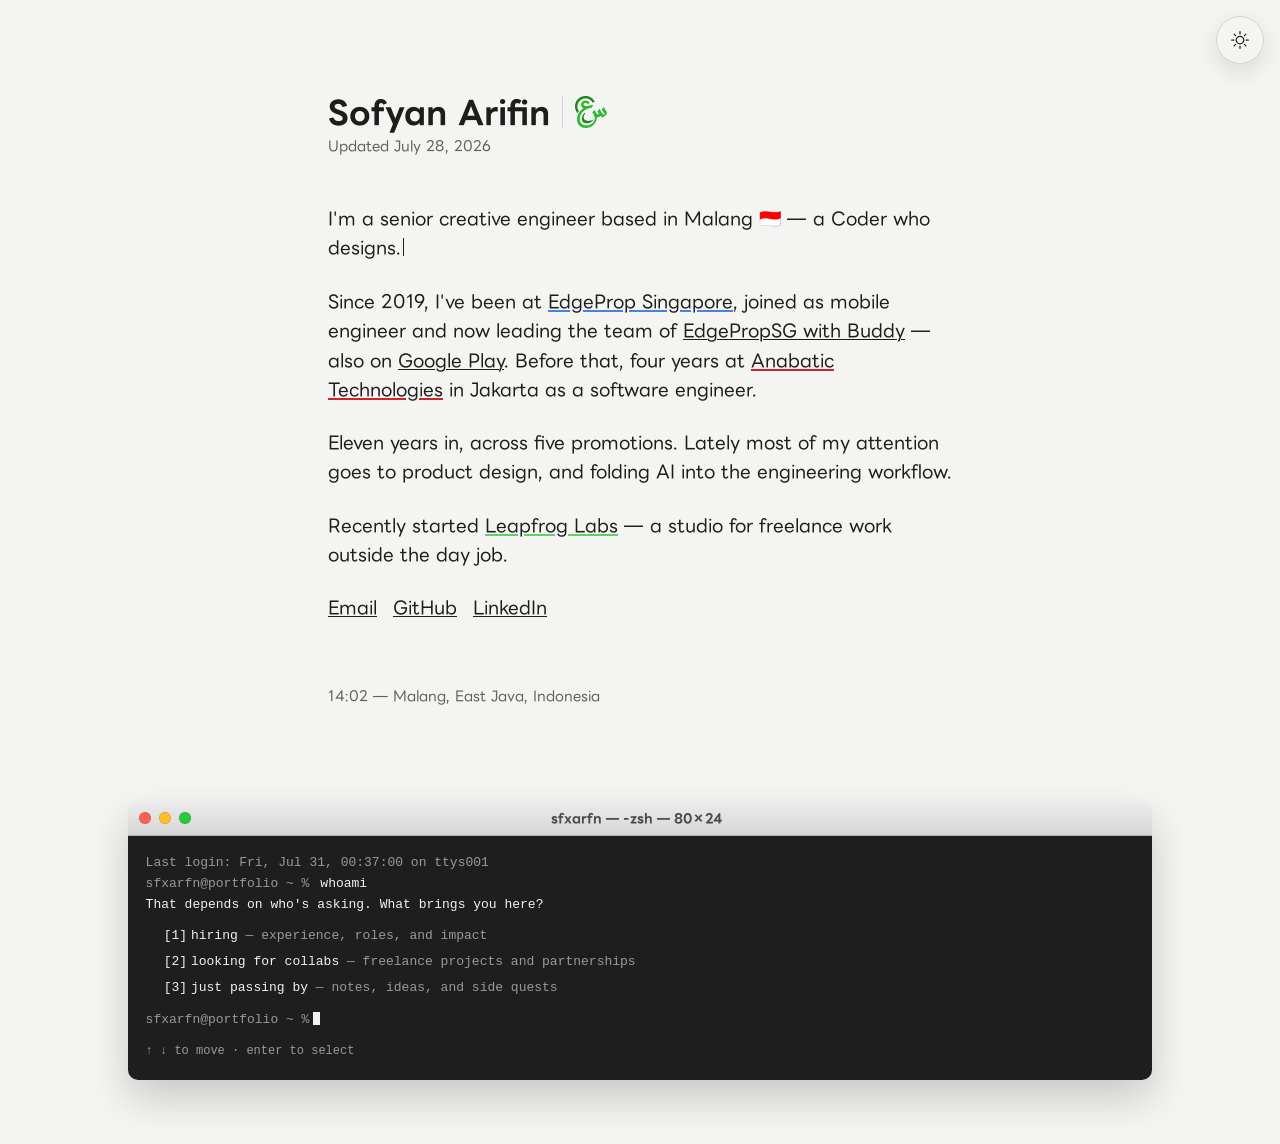
==== commit 2b669ea3: "deploy: 9987f01d3b9cc0ed8d37b8b656c07d18739e84bb sfxarfn/landing-page@9987f01d3b9cc0ed8d37b8b656c07d" ====
--- a/index.html
+++ b/index.html
@@ -11,9 +11,9 @@
         document.documentElement.dataset.theme =
           theme === "light" || theme === "dark" ? theme : systemTheme;
       })();
-    </script><link rel="stylesheet" href="/_astro/logo.QjuY_7c_.css"><style>#terminal[data-astro-cid-kenkipkp]{margin-inline:auto;width:min(64rem,100% - 3rem);margin-bottom:4rem;animation:.5s ease-out .8s backwards enter}.term-window[data-astro-cid-kenkipkp]{--term-bg:#1e1e1e;--term-fg:#f2f2f2;--term-dim:#9a9a94;border-radius:10px;overflow:hidden;box-shadow:0 18px 40px #0000002e}.term-titlebar[data-astro-cid-kenkipkp]{background:linear-gradient(#ebebeb,#d6d6d6);border-bottom:1px solid #b1b1b1;align-items:center;padding:.4rem .7rem;display:flex}.term-lights[data-astro-cid-kenkipkp]{gap:.5rem;display:flex}.term-light[data-astro-cid-kenkipkp]{border-radius:50%;width:12px;height:12px;box-shadow:inset 0 0 0 .5px #0003}.term-title[data-astro-cid-kenkipkp]{color:#4a4a4a;text-align:center;flex:1;margin-left:-3.7rem;font-size:13px;font-weight:700}.term-body[data-astro-cid-kenkipkp]{background:var(--term-bg);color:var(--term-fg);padding:1rem 1.1rem 1.2rem}.term-dim[data-astro-cid-kenkipkp]{color:var(--term-dim)}.term-prompt[data-astro-cid-kenkipkp]{color:var(--term-dim);margin-right:.4ch}.term-option[data-astro-cid-kenkipkp]{text-align:left;width:100%;color:inherit;align-items:baseline;gap:.5ch;padding:.15rem .4rem;text-decoration:none;display:flex}.term-option[data-astro-cid-kenkipkp]:hover,.term-option[data-astro-cid-kenkipkp]:focus{background:var(--term-fg);color:var(--term-bg);outline:none}.term-caret[data-astro-cid-kenkipkp]{opacity:0;flex-shrink:0;width:1ch}.term-option[data-astro-cid-kenkipkp]:hover .term-caret[data-astro-cid-kenkipkp],.term-option[data-astro-cid-kenkipkp]:focus .term-caret[data-astro-cid-kenkipkp]{opacity:1}.term-option[data-astro-cid-kenkipkp]:hover .term-dim[data-astro-cid-kenkipkp],.term-option[data-astro-cid-kenkipkp]:focus .term-dim[data-astro-cid-kenkipkp]{color:inherit;opacity:.7}.term-block[data-astro-cid-kenkipkp]{vertical-align:-.2em;background:currentColor;width:1ch;height:1.05em;animation:1s step-end infinite caret-blink;display:inline-block}:root[data-theme=dark] .term-titlebar[data-astro-cid-kenkipkp]{background:linear-gradient(#3f3f3f,#2f2f2f);border-bottom-color:#000}:root[data-theme=dark] .term-title[data-astro-cid-kenkipkp]{color:#b6b6b6}:root[data-theme=dark] .term-window[data-astro-cid-kenkipkp]{box-shadow:0 18px 40px #00000080}
+    </script><link rel="stylesheet" href="/_astro/logo.CJAjCo0W.css"><style>#terminal[data-astro-cid-kenkipkp]{margin-inline:auto;width:min(64rem,100% - 3rem);margin-bottom:4rem;animation:.5s ease-out .8s backwards enter}.term-window[data-astro-cid-kenkipkp]{--term-bg:#1e1e1e;--term-fg:#f2f2f2;--term-dim:#9a9a94;border-radius:10px;overflow:hidden;box-shadow:0 18px 40px #0000002e}.term-titlebar[data-astro-cid-kenkipkp]{background:linear-gradient(#ebebeb,#d6d6d6);border-bottom:1px solid #b1b1b1;align-items:center;padding:.4rem .7rem;display:flex}.term-lights[data-astro-cid-kenkipkp]{gap:.5rem;display:flex}.term-light[data-astro-cid-kenkipkp]{border-radius:50%;width:12px;height:12px;box-shadow:inset 0 0 0 .5px #0003}.term-title[data-astro-cid-kenkipkp]{color:#4a4a4a;text-align:center;flex:1;margin-left:-3.7rem;font-size:13px;font-weight:700}.term-body[data-astro-cid-kenkipkp]{background:var(--term-bg);color:var(--term-fg);padding:1rem 1.1rem 1.2rem}.term-dim[data-astro-cid-kenkipkp]{color:var(--term-dim)}.term-prompt[data-astro-cid-kenkipkp]{color:var(--term-dim);margin-right:.4ch}.term-option[data-astro-cid-kenkipkp]{text-align:left;width:100%;color:inherit;align-items:baseline;gap:.5ch;padding:.15rem .4rem;text-decoration:none;display:flex}.term-option[data-astro-cid-kenkipkp]:hover,.term-option[data-astro-cid-kenkipkp]:focus{background:var(--term-fg);color:var(--term-bg);outline:none}.term-caret[data-astro-cid-kenkipkp]{opacity:0;flex-shrink:0;width:1ch}.term-option[data-astro-cid-kenkipkp]:hover .term-caret[data-astro-cid-kenkipkp],.term-option[data-astro-cid-kenkipkp]:focus .term-caret[data-astro-cid-kenkipkp]{opacity:1}.term-option[data-astro-cid-kenkipkp]:hover .term-dim[data-astro-cid-kenkipkp],.term-option[data-astro-cid-kenkipkp]:focus .term-dim[data-astro-cid-kenkipkp]{color:inherit;opacity:.7}.term-block[data-astro-cid-kenkipkp]{vertical-align:-.2em;background:currentColor;width:1ch;height:1.05em;animation:1s step-end infinite caret-blink;display:inline-block}:root[data-theme=dark] .term-titlebar[data-astro-cid-kenkipkp]{background:linear-gradient(#3f3f3f,#2f2f2f);border-bottom-color:#000}:root[data-theme=dark] .term-title[data-astro-cid-kenkipkp]{color:#b6b6b6}:root[data-theme=dark] .term-window[data-astro-cid-kenkipkp]{box-shadow:0 18px 40px #00000080}
 </style></head><body class="bg-bg text-text font-sans antialiased"><button class="theme-toggle" type="button" aria-label="Switch to dark mode" aria-pressed="false" data-theme-toggle><svg class="theme-toggle-icon theme-toggle-sun" aria-hidden="true" viewBox="0 0 24 24" fill="none" stroke="currentColor" stroke-width="1.5" stroke-linecap="round"><circle cx="12" cy="12" r="4.5"></circle><path d="M12 2v2.5M12 19.5V22M2 12h2.5M19.5 12H22M4.93 4.93l1.77 1.77M17.3 17.3l1.77 1.77M19.07 4.93L17.3 6.7M6.7 17.3l-1.77 1.77"></path></svg><svg class="theme-toggle-icon theme-toggle-moon" aria-hidden="true" viewBox="0 0 24 24" fill="none" stroke="currentColor" stroke-width="1.5" stroke-linecap="round" stroke-linejoin="round"><path d="M20 14.5A8.5 8.5 0 0 1 9.5 4a8.5 8.5 0 1 0 10.5 10.5z"></path></svg></button><div class="mx-auto w-full max-w-2xl px-6 py-16 sm:py-24"><main class="flex flex-col gap-12"><header class="flex flex-col gap-2"><div class="flex items-center gap-3 text-[clamp(1.5rem,4.5vw,2rem)]"><h3 class="leading-none font-bold">Sofyan Arifin</h3><span class="bg-border h-[1em] w-px" aria-hidden="true"></span><a href="/journal" class="flex transition-opacity duration-100 hover:opacity-70" aria-label="Journal"><svg viewBox="0 0 586 589" fill="none" class="h-[1em] w-auto" aria-hidden="true">
 <path fill-rule="evenodd" clip-rule="evenodd" d="M193.44 83.939C198.079 83.9053 205.485 84.4526 209.888 85.1684C214.29 85.8758 221.696 87.7284 226.335 89.2694C230.974 90.8105 237.232 93.3031 240.252 94.8104C243.271 96.3178 249.125 99.8714 253.275 102.709C257.424 105.547 262.443 109.379 268.052 114.6L257.315 132.402C251.411 142.195 246.392 150.422 246.156 150.7C245.92 150.978 243.457 149.269 240.673 146.911C237.89 144.545 233.15 140.982 230.13 138.995C227.111 136.999 221.898 134.204 218.533 132.78C215.168 131.349 209.474 129.564 205.881 128.806C201.175 127.821 196.991 127.568 190.91 127.896C185.984 128.166 180.198 129.075 176.993 130.077C173.973 131.029 169.436 133.05 166.905 134.574C163.793 136.435 161.465 138.684 159.736 141.479C157.509 145.075 157.172 146.422 157.172 151.584C157.172 156.199 157.661 158.591 159.323 162.178C160.588 164.906 163.565 168.89 166.568 171.862C169.377 174.641 174.488 178.506 177.921 180.443C181.354 182.388 187.199 185.032 190.91 186.321C197.168 188.493 198.577 188.662 222.961 188.561L249.53 180.931C264.147 176.729 284.642 171.197 295.076 168.628C305.518 166.052 318.608 162.995 324.175 161.833C329.742 160.662 334.482 159.888 334.718 160.098C334.954 160.317 329.877 171.761 323.45 185.546C317.022 199.323 311.515 210.868 311.22 211.188C310.924 211.516 304.042 213.167 295.919 214.859C287.805 216.552 275.845 219.398 269.351 221.175C262.856 222.952 252.414 226.177 246.156 228.341C239.897 230.514 229.262 234.724 222.539 237.706C215.817 240.678 206.134 245.411 201.031 248.206C195.928 251.002 187.013 256.408 181.21 260.215C175.416 264.021 166.872 270.194 162.233 273.924C157.594 277.654 149.058 285.587 143.255 291.549C137.461 297.511 129.988 305.983 126.656 310.387C123.324 314.782 118.449 321.797 115.818 325.965C113.195 330.134 108.556 338.664 105.511 344.913C102.474 351.161 98.3667 361.207 96.3846 367.228C94.4109 373.249 92.0155 382.15 91.0708 387.017C90.1346 391.876 88.9116 400.407 88.3549 405.964C87.7561 412.07 87.5621 421.24 87.8657 429.122C88.1441 436.297 88.996 445.585 89.7466 449.753C90.4973 453.922 92.0577 460.557 93.2048 464.49C94.3519 468.423 96.7135 474.679 98.451 478.385C100.189 482.09 103.841 488.532 106.582 492.7C109.315 496.869 114.603 503.336 118.34 507.066C122.068 510.797 127.972 515.849 131.447 518.3C134.93 520.75 141.568 524.658 146.207 526.99C150.846 529.315 158.437 532.481 163.076 534.022C167.715 535.554 175.492 537.626 180.367 538.611C185.697 539.698 194.09 540.59 201.453 540.868C208.31 541.121 217.757 540.902 222.961 540.363C228.064 539.832 236.034 538.62 240.673 537.668C245.312 536.716 253.663 534.434 259.229 532.599C264.796 530.771 273.905 527.049 279.472 524.346C285.039 521.635 293.575 516.793 298.45 513.576C303.325 510.367 310.882 504.734 315.26 501.062C319.637 497.391 326.191 491.159 329.818 487.227C333.453 483.294 338.876 476.658 341.871 472.49C344.865 468.322 349.563 460.557 352.312 455.227C355.062 449.897 358.267 442.697 359.44 439.227C360.62 435.749 362.248 429.88 363.058 426.175C364.062 421.585 364.526 415.817 364.517 408.07C364.5 399.573 364.036 394.571 362.662 388.28C361.649 383.649 359.448 375.876 357.77 371.018C356.091 366.15 352.759 358.007 350.372 352.912C347.977 347.818 342.444 338.151 338.075 331.439C333.697 324.719 327.574 315.06 318.785 300.703L320.734 298.597C321.805 297.435 331.15 286.64 341.499 274.598C351.849 262.556 360.46 252.703 360.646 252.703C360.831 252.703 362.484 256.678 364.323 261.545C366.162 266.404 370.025 275.684 372.909 282.16C375.794 288.635 380.374 297.915 383.09 302.791C385.797 307.667 389.972 314.269 392.368 317.477C394.755 320.677 398.677 325.039 401.081 327.161C403.476 329.283 407.466 332.239 409.937 333.73C412.4 335.228 417.46 337.216 421.172 338.167C424.883 339.111 430.104 339.877 432.769 339.868C435.434 339.868 439.609 339.439 442.047 338.917C444.485 338.403 446.661 337.847 446.897 337.687C447.133 337.527 444.788 334.066 441.701 329.991C438.606 325.923 433.933 319.187 431.318 315.018C428.695 310.85 424.52 303.271 422.04 298.176C419.552 293.082 416.819 286.985 414.424 280.332L430.466 261.461C439.289 251.086 448.204 240.56 454.066 233.537L457.204 243.12C458.924 248.392 462.88 257.823 465.992 264.071C469.105 270.32 474.596 279.793 478.189 285.124C481.782 290.454 487.171 297.84 490.157 301.545C493.143 305.25 498.963 311.995 503.087 316.526C507.203 321.056 513.732 328.256 517.586 332.525C521.905 337.308 525.785 342.63 527.708 346.411C529.42 349.788 531.006 352.55 531.242 352.559C531.478 352.567 533.089 351.035 534.826 349.165C536.564 347.287 538.715 344.332 539.592 342.597C540.478 340.862 541.464 338.108 541.793 336.492C542.131 334.841 541.937 331.506 541.363 328.913C540.79 326.361 538.833 321.435 537.003 317.966C535.172 314.488 527.784 303.507 520.572 293.545C513.369 283.583 505.474 272.215 503.037 268.282C500.599 264.349 497.031 258.278 491.583 248.493L511.497 226.598C522.445 214.556 532.026 204.039 532.794 203.23C534.11 201.841 534.388 202.321 537.416 211.23C539.195 216.443 542.848 225.251 545.547 230.809C548.355 236.611 555.913 249.158 563.284 260.282C570.352 270.935 577.184 281.73 578.466 284.282C579.748 286.825 581.84 291.751 583.122 295.229C584.91 300.096 585.543 303.574 585.863 310.387C586.192 317.216 585.956 320.382 584.834 324.281C584.033 327.06 582.009 331.986 580.33 335.229C578.112 339.515 575.076 343.313 569.205 349.123C564.111 354.176 555.246 361.376 545.133 368.66C536.336 375.001 523.625 384.348 504.673 398.655L501.409 393.468C499.612 390.613 493.919 384.087 488.757 378.967C483.595 373.847 477.565 368.255 471.357 363.439L463.555 371.287C458.958 375.91 453.324 380.575 449.849 382.647C446.602 384.584 441.094 387.169 437.619 388.39C432.212 390.293 429.817 390.638 421.172 390.714C415.605 390.765 409.439 390.52 403.881 389.544V392.701C403.881 394.436 403.316 400.693 402.616 406.596C401.924 412.499 400.355 421.787 399.141 427.227C397.926 432.667 395.413 441.669 393.557 447.227C391.702 452.785 388.37 461.307 386.16 466.174C383.95 471.033 379.961 478.806 377.287 483.437C374.622 488.069 370.16 495.083 367.368 499.016C364.585 502.948 359.937 509.012 357.044 512.489C354.151 515.959 346.999 523.445 341.145 529.121C335.292 534.797 325.853 542.889 320.169 547.1C314.484 551.318 305.476 557.356 300.137 560.523C294.798 563.689 287.207 567.765 283.268 569.592C279.329 571.411 272.488 574.249 268.086 575.899C263.683 577.541 256.657 579.882 252.482 581.095C248.307 582.308 240.336 584.202 234.769 585.297C229.203 586.4 220.093 587.764 214.527 588.328C208.31 588.96 199.201 589.162 190.91 588.867C183.488 588.59 172.86 587.604 167.293 586.653C161.727 585.71 153.562 583.966 149.159 582.779C144.756 581.592 136.592 578.821 131.025 576.632C125.458 574.451 117.294 570.678 112.891 568.253C108.488 565.836 100.897 560.868 96.0219 557.222C91.1468 553.584 83.1762 546.476 78.301 541.441C73.4174 536.396 67.0157 528.675 64.072 524.279C61.12 519.875 56.8099 512.489 54.482 507.858C52.1625 503.226 48.8225 495.083 47.0597 489.753C45.2968 484.422 43.087 476.279 42.1508 471.648C41.2061 467.016 40.059 460.002 39.5867 456.069C39.1228 452.136 38.4902 444.928 38.1866 440.069C37.8829 435.202 38.0769 425.543 38.6167 418.596C39.1565 411.649 40.1518 402.268 40.8181 397.754C41.4929 393.24 42.834 385.847 43.8039 381.333C44.7739 376.82 47.6248 366.874 50.1298 359.228C53.2759 349.645 57.1473 340.374 62.6044 329.334C67.488 319.456 73.7548 308.5 78.9758 300.703C83.6232 293.755 91.3913 283.33 96.2412 277.545C101.083 271.751 110.327 261.941 116.771 255.726C123.223 249.512 133.808 240.476 140.303 235.642C146.798 230.8 152.676 226.539 153.376 226.152C154.076 225.773 154.456 225.301 154.22 225.099C153.984 224.906 151.521 223.55 148.737 222.093C145.954 220.636 141.02 217.428 137.773 214.961C134.525 212.493 129.498 207.668 126.597 204.224C123.695 200.78 120.01 195.314 118.399 192.072C116.788 188.83 114.662 183.146 113.667 179.441C112.292 174.296 111.853 170.119 111.803 161.757C111.752 153.109 112.115 149.395 113.532 144.073C114.519 140.368 116.518 134.684 117.968 131.442C119.419 128.199 122.616 122.515 125.079 118.81C127.533 115.105 132.391 109.421 135.866 106.179C139.341 102.937 145.178 98.4904 148.83 96.2925C152.491 94.0946 159.281 90.9452 163.92 89.2863C168.559 87.6358 175.205 85.7747 178.68 85.1516C182.163 84.5284 188.801 83.9811 193.44 83.939Z" fill="#2BB82D" />
 <path d="M222.539 1.70801C217.276 0.806964 208.015 0.234339 195.549 0.0490782C185.115 -0.102499 173.729 0.108025 170.245 0.529072C166.77 0.95012 159.938 2.07853 155.063 3.03851C150.188 3.9985 141.652 6.12058 136.086 7.75425C130.519 9.39633 121.789 12.4363 116.686 14.5163C111.583 16.5962 104.372 19.9478 100.661 21.9604C96.9496 23.973 90.1176 28.1666 85.4787 31.2824C80.8397 34.3981 73.2487 40.057 68.6097 43.8549C63.9707 47.6611 56.7845 54.3389 52.6348 58.6841C48.4934 63.0378 42.5555 70.0103 39.4516 74.1787C36.3478 78.3471 31.869 84.8817 29.4905 88.7048C27.112 92.5279 22.9453 100.107 20.2294 105.547C17.5051 110.987 13.912 119.037 12.242 123.441C10.5719 127.837 8.27776 134.658 7.14754 138.599C6.01731 142.532 4.31355 149.731 3.36888 154.599C2.41579 159.458 1.19279 167.988 0.644543 173.546C0.0288253 179.761 -0.165168 189.167 0.146908 197.967C0.433681 205.84 1.22652 215.878 1.91815 220.282C2.60978 224.678 4.33885 232.829 5.77272 238.387C7.20658 243.945 10.0996 252.846 12.2167 258.176C14.3253 263.507 18.1546 271.835 20.7186 276.703C23.2827 281.561 27.7361 289.14 30.6123 293.544C33.4969 297.94 38.1949 304.483 41.0542 308.071C43.9135 311.658 46.5451 314.597 46.8909 314.597C47.2367 314.597 49.2019 311.473 51.2599 307.649C53.3095 303.826 57.0797 297.292 59.627 293.123C62.1742 288.955 65.9022 283.178 67.9096 280.281L71.5618 275.018C65.2022 265.553 61.6428 259.397 59.5342 255.229C57.434 251.061 54.3301 243.667 52.6348 238.808C50.9394 233.941 48.8308 227.12 47.9452 223.651C47.0596 220.173 45.7438 212.88 45.0268 207.44C44.3184 202 43.7279 194.514 43.7279 190.809C43.7279 187.104 44.3184 179.617 45.0353 174.177C45.7522 168.738 47.2957 160.493 48.4766 155.862C49.6489 151.23 51.9431 143.837 53.5794 139.441C55.2157 135.037 58.6148 127.458 61.1367 122.599C63.6586 117.732 68.2723 110.153 71.3762 105.757C74.4885 101.353 81.9699 92.8058 88.0006 86.7596C96.1483 78.5913 101.47 74.1029 108.674 69.3366C114.013 65.7998 122.734 60.8315 128.073 58.2968C133.412 55.7537 141.383 52.4947 145.785 51.0463C150.188 49.5979 157.408 47.6864 161.811 46.7938C166.214 45.9011 174.378 44.8317 179.945 44.4106C185.959 43.9559 194.511 43.9475 201.031 44.3938C207.062 44.8064 215.226 45.7411 219.165 46.4738C223.104 47.2064 230.889 49.2611 236.456 51.0548C242.023 52.84 251.326 56.7052 257.121 59.6273C262.924 62.5578 270.7 66.9788 274.411 69.463C278.122 71.9471 284.195 76.5113 287.907 79.6102C291.618 82.7091 297.193 88.0648 300.305 91.5006C303.409 94.9447 307.517 99.8373 309.431 102.389C311.338 104.932 314.838 110.237 317.2 114.178L317.696 115.005C319.832 118.561 321.537 121.401 321.569 121.479C321.611 121.555 331.133 119.374 342.731 116.646C354.328 113.909 364.104 111.669 364.45 111.66C364.795 111.66 365.082 111.079 365.082 110.389C365.082 109.69 362.965 105.05 360.384 100.073C357.795 95.0963 353.308 87.4164 350.415 83.0207C347.513 78.6165 342.292 71.6103 338.792 67.4419C335.3 63.2736 329.067 56.6294 324.934 52.68C320.809 48.7306 314.391 43.198 310.68 40.3854C306.968 37.5728 300.516 33.0255 296.341 30.2803C292.166 27.5351 284.575 23.1562 279.472 20.5457C274.369 17.9352 267.158 14.5921 263.446 13.11C259.735 11.6363 254.422 9.68264 251.638 8.7816C248.855 7.88056 242.968 6.22163 238.565 5.11007C234.162 3.99008 226.942 2.46589 222.539 1.70801Z" fill="#1F8720" />
 <path d="M182.264 314.277C178.899 312.138 175.989 310.387 175.803 310.387C175.61 310.387 173.661 312.374 171.468 314.808C169.275 317.241 165.328 322.067 162.688 325.544C160.048 329.014 156.362 334.134 154.498 336.913C152.634 339.692 148.788 346.134 145.945 351.228C143.103 356.323 138.886 365.224 136.575 371.018C134.264 376.803 131.438 385.139 130.291 389.544C129.144 393.939 127.752 400.954 127.187 405.122C126.554 409.838 126.352 417.476 126.639 425.333C126.959 433.88 127.643 440.01 128.773 444.28C129.684 447.749 131.354 452.869 132.476 455.648C133.597 458.427 135.967 462.974 137.739 465.753C139.518 468.532 142.335 472.482 144.005 474.536C145.684 476.583 149.901 480.515 153.376 483.269C156.86 486.022 163.498 490.123 168.137 492.372C172.784 494.637 180.358 497.433 185.006 498.612C189.645 499.782 197.05 501.163 201.453 501.685C206.193 502.233 214.982 502.418 222.961 502.132C230.383 501.854 239.686 501.045 243.625 500.321C247.564 499.597 253.831 498.191 257.542 497.205C261.253 496.212 268.085 493.913 272.724 492.094C277.363 490.267 284.01 487.227 287.485 485.332C290.968 483.446 297.041 479.715 300.98 477.054C304.919 474.393 311.565 469.012 315.74 465.113C319.915 461.206 325.465 455.395 328.08 452.195C330.695 449.004 334.397 443.825 336.303 440.701C338.218 437.577 339.762 434.924 339.745 434.806C339.728 434.688 335.08 436.532 329.412 438.907C323.753 441.282 314.559 444.81 308.993 446.747C303.426 448.692 293.743 451.547 287.485 453.105C281.226 454.663 273.256 456.44 269.772 457.054C265.791 457.762 256.572 458.174 244.89 458.174C230.172 458.174 224.943 457.863 219.587 456.675C215.876 455.85 209.803 454.132 206.092 452.869C202.381 451.598 196.341 448.861 192.681 446.789C189.012 444.718 183.319 440.516 180.029 437.467C176.731 434.41 172.43 429.484 170.464 426.52C168.499 423.547 165.977 418.47 164.872 415.228C163.759 411.985 162.367 406.301 161.777 402.596C161.102 398.352 160.891 392.584 161.212 387.017C161.515 381.754 162.637 374.596 163.987 369.333C165.235 364.466 167.563 357.266 169.157 353.334C170.76 349.393 173.459 343.532 175.162 340.289C176.866 337.056 180.628 330.892 183.529 326.605C186.431 322.319 188.708 318.665 188.59 318.488C188.472 318.311 185.63 316.416 182.264 314.277Z" fill="#1F8720" />
-</svg></a></div><p class="text-muted text-sm">Updated July 28, 2026</p></header><section class="flex flex-col gap-6 text-lg leading-relaxed"><p>I'm a senior creative engineer based in Malang 🇮🇩 — <span id="tagline" data-taglines="a Coder who designs.|a Designer who codes.|I ship the app, then argue about its spacing.|I redraw the screen, then build it.|eleven years shipping apps, now obsessed with how it feels.|I care about the pixel and the ship date, in that order.|I've evolved from writing the screens to deciding what's on it.|the design file and the pull request are the same argument.">a Coder who designs.</span></p><p>Since 2019, I've been at <a href="/experience#edgeprop" data-brand="edgeprop">EdgeProp Singapore</a>, joined as mobile engineer and now leading the team of <a target="_blank" rel="noopener" href="https://apps.apple.com/sg/app/edgepropsg-with-buddy/id1069299307">EdgePropSG with Buddy</a> — also on <a target="_blank" rel="noopener" href="https://play.google.com/store/apps/details?id=sg.com.theedgeproperty.app">Google Play</a>. Before that, four years at <a href="/experience#anabatic" data-brand="anabatic">Anabatic Technologies</a> in Jakarta as a software engineer.</p><p>Eleven years in, across five promotions. Lately most of my attention goes to product design, and folding AI into the engineering workflow.</p><p>Recently started <a href="/leapfrog-labs" data-brand="leapfrog">Leapfrog Labs</a> — a studio for freelance work outside the day job.</p><p class="flex flex-wrap gap-x-4 gap-y-1"><a href="mailto:sofyanarifin39@gmail.com" rel="me">Email</a><a href="https://github.com/sfxarfn" rel="me noopener" target="_blank">GitHub</a><a href="https://www.linkedin.com/in/sofyanarifin/" rel="me noopener" target="_blank">LinkedIn</a></p></section></main><footer class="text-muted mt-16 text-sm"><span id="clock" data-tz="Asia/Jakarta">Malang, East Java, Indonesia</span></footer></div><section id="terminal" aria-label="Where to next" data-astro-cid-kenkipkp><div class="term-window" data-astro-cid-kenkipkp><div class="term-titlebar" data-astro-cid-kenkipkp><span class="term-lights" aria-hidden="true" data-astro-cid-kenkipkp><i class="term-light" style="background:#ff5f57" data-astro-cid-kenkipkp></i><i class="term-light" style="background:#febc2e" data-astro-cid-kenkipkp></i><i class="term-light" style="background:#28c840" data-astro-cid-kenkipkp></i></span><span class="term-title" data-astro-cid-kenkipkp>sfxarfn — -zsh — 80×24</span></div><div class="term-body font-mono text-[13px] leading-relaxed" data-astro-cid-kenkipkp><p class="term-dim" data-astro-cid-kenkipkp>Last login: Wed, Jul 29, 09:36:11 on ttys001</p><p data-astro-cid-kenkipkp><span class="term-prompt" data-astro-cid-kenkipkp>sfxarfn@portfolio ~ %</span> whoami</p><p data-astro-cid-kenkipkp>That depends on who&#39;s asking. What brings you here?</p><ul class="mt-2 flex flex-col" data-astro-cid-kenkipkp><li data-astro-cid-kenkipkp><a data-term-option href="/experience" class="term-option" data-astro-cid-kenkipkp><span aria-hidden="true" class="term-caret" data-astro-cid-kenkipkp>›</span><span class="shrink-0" data-astro-cid-kenkipkp>[1]</span><span data-astro-cid-kenkipkp>hiring<span class="term-dim" data-astro-cid-kenkipkp> — experience, roles, and impact</span></span></a></li><li data-astro-cid-kenkipkp><a data-term-option href="/leapfrog-labs" class="term-option" data-astro-cid-kenkipkp><span aria-hidden="true" class="term-caret" data-astro-cid-kenkipkp>›</span><span class="shrink-0" data-astro-cid-kenkipkp>[2]</span><span data-astro-cid-kenkipkp>looking for collabs<span class="term-dim" data-astro-cid-kenkipkp> — freelance projects and partnerships</span></span></a></li><li data-astro-cid-kenkipkp><a data-term-option href="/journal" class="term-option" data-astro-cid-kenkipkp><span aria-hidden="true" class="term-caret" data-astro-cid-kenkipkp>›</span><span class="shrink-0" data-astro-cid-kenkipkp>[3]</span><span data-astro-cid-kenkipkp>just passing by<span class="term-dim" data-astro-cid-kenkipkp> — notes, ideas, and side quests</span></span></a></li></ul><p class="mt-2" data-astro-cid-kenkipkp><span class="term-prompt" data-astro-cid-kenkipkp>sfxarfn@portfolio ~ %</span><span class="term-block" aria-hidden="true" data-astro-cid-kenkipkp></span></p><p class="term-dim mt-3 text-[12px]" data-astro-cid-kenkipkp>↑ ↓ to move · enter to select</p></div></div></section><script type="module">var e=document.getElementById(`terminal`),t=[...e?.querySelectorAll(`[data-term-option]`)??[]];e&&t.length&&addEventListener(`keydown`,n=>{let r=n.key===`ArrowDown`;if(!r&&n.key!==`ArrowUp`)return;let i=t.indexOf(document.activeElement);if(i<0){n.preventDefault(),t[r?0:t.length-1].focus({preventScroll:!0}),e.scrollIntoView({behavior:`smooth`,block:`center`});return}n.preventDefault(),t[(i+(r?1:-1)+t.length)%t.length].focus({preventScroll:!0})});</script><script type="module">var e=document.getElementById(`clock`),t=e?.dataset.tz;if(e&&t){let n=e.textContent,r=new Intl.DateTimeFormat(`en-GB`,{timeZone:t,hour:`2-digit`,minute:`2-digit`}),i=()=>e.textContent=`${r.format(new Date)} — ${n}`;i(),setInterval(i,3e4)}var n=document.getElementById(`tagline`),r=n?.parentElement,i=n?.dataset.taglines?.split(`|`)??[];if(n&&r&&i.length>1&&!matchMedia(`(prefers-reduced-motion: reduce)`).matches){let e=e=>new Promise(t=>setTimeout(t,e)),t=()=>{let e=n.textContent;r.style.minHeight=``;let t=0;for(let e of i)n.textContent=e,t=Math.max(t,r.offsetHeight);n.textContent=e,r.style.minHeight=`${t}px`};t(),addEventListener(`resize`,t),n.classList.add(`caret`),(async()=>{for(let t=0;;t=(t+1)%i.length){let r=i[(t+1)%i.length];await e(2e3);for(let r=i[t].length;r>0;r--)n.textContent=i[t].slice(0,r-1),await e(25);for(let t=1;t<=r.length;t++)n.textContent=r.slice(0,t),await e(45)}})()}</script><script type="application/ld+json">{"@context":"https://schema.org","@type":"Person","name":"Sofyan Arifin","jobTitle":"Senior Creative Engineer","description":"a Coder who designs."}</script><script type="module">var e=document.querySelector(`[data-theme-toggle]`),t=matchMedia(`(prefers-color-scheme: dark)`),n=matchMedia(`(prefers-reduced-motion: reduce)`),r=!1,i=()=>{let t=document.documentElement.dataset.theme===`dark`;e&&(e.setAttribute(`aria-pressed`,String(t)),e.setAttribute(`aria-label`,t?`Switch to light mode`:`Switch to dark mode`))};e?.addEventListener(`click`,()=>{if(r)return;let e=document.documentElement.dataset.theme===`dark`?`light`:`dark`,t=()=>{document.documentElement.dataset.theme=e;try{localStorage.setItem(`theme`,e)}catch{}i()};if(!document.startViewTransition||n.matches){t();return}let a=Math.hypot(innerWidth,innerHeight),o=Math.min(760,Math.max(560,a*.48));r=!0,document.documentElement.style.setProperty(`--theme-ripple-radius`,`${a}px`),document.documentElement.style.setProperty(`--theme-ripple-duration`,`${o}ms`),document.documentElement.dataset.themeTransition=e;let s=document.startViewTransition(t),c=new Promise(e=>{setTimeout(e,o+50)});s.waitUntil?.(c),Promise.allSettled([s.finished,c]).then(()=>{r=!1,delete document.documentElement.dataset.themeTransition,document.documentElement.style.removeProperty(`--theme-ripple-radius`),document.documentElement.style.removeProperty(`--theme-ripple-duration`)})}),t.addEventListener(`change`,e=>{try{if(localStorage.getItem(`theme`))return}catch{}document.documentElement.dataset.theme=e.matches?`dark`:`light`,i()}),i();</script></body></html>+</svg></a></div><p class="text-muted text-sm">Updated July 28, 2026</p></header><section class="flex flex-col gap-6 text-lg leading-relaxed"><p>I'm a senior creative engineer based in Malang 🇮🇩 — <span id="tagline" data-taglines="a Coder who designs.|a Designer who codes.|I ship the app, then argue about its spacing.|I redraw the screen, then build it.|eleven years shipping apps, now obsessed with how it feels.|I care about the pixel and the ship date, in that order.|I've evolved from writing the screens to deciding what's on it.|the design file and the pull request are the same argument.">a Coder who designs.</span></p><p>Since 2019, I've been at <a href="/experience#edgeprop" data-brand="edgeprop">EdgeProp Singapore</a>, joined as mobile engineer and now leading the team of <a target="_blank" rel="noopener" href="https://apps.apple.com/sg/app/edgepropsg-with-buddy/id1069299307">EdgePropSG with Buddy</a> — also on <a target="_blank" rel="noopener" href="https://play.google.com/store/apps/details?id=sg.com.theedgeproperty.app">Google Play</a>. Before that, four years at <a href="/experience#anabatic" data-brand="anabatic">Anabatic Technologies</a> in Jakarta as a software engineer.</p><p>Eleven years in, across five promotions. Lately most of my attention goes to product design, and folding AI into the engineering workflow.</p><p>Recently started <a href="/leapfrog-labs" data-brand="leapfrog">Leapfrog Labs</a> — a studio for freelance work outside the day job.</p><p class="flex flex-wrap gap-x-4 gap-y-1"><a href="mailto:sofyanarifin39@gmail.com" rel="me">Email</a><a href="https://github.com/sfxarfn" rel="me noopener" target="_blank">GitHub</a><a href="https://www.linkedin.com/in/sofyanarifin/" rel="me noopener" target="_blank">LinkedIn</a></p></section></main><footer class="text-muted mt-16 text-sm"><span id="clock" data-tz="Asia/Jakarta">Malang, East Java, Indonesia</span></footer></div><section id="terminal" aria-label="Where to next" data-astro-cid-kenkipkp><div class="term-window" data-astro-cid-kenkipkp><div class="term-titlebar" data-astro-cid-kenkipkp><span class="term-lights" aria-hidden="true" data-astro-cid-kenkipkp><i class="term-light" style="background:#ff5f57" data-astro-cid-kenkipkp></i><i class="term-light" style="background:#febc2e" data-astro-cid-kenkipkp></i><i class="term-light" style="background:#28c840" data-astro-cid-kenkipkp></i></span><span class="term-title" data-astro-cid-kenkipkp>sfxarfn — -zsh — 80×24</span></div><div class="term-body font-mono text-[13px] leading-relaxed" data-astro-cid-kenkipkp><p class="term-dim" data-astro-cid-kenkipkp>Last login: Fri, Jul 31, 00:37:00 on ttys001</p><p data-astro-cid-kenkipkp><span class="term-prompt" data-astro-cid-kenkipkp>sfxarfn@portfolio ~ %</span> whoami</p><p data-astro-cid-kenkipkp>That depends on who&#39;s asking. What brings you here?</p><ul class="mt-2 flex flex-col" data-astro-cid-kenkipkp><li data-astro-cid-kenkipkp><a data-term-option href="/experience" class="term-option" data-astro-cid-kenkipkp><span aria-hidden="true" class="term-caret" data-astro-cid-kenkipkp>›</span><span class="shrink-0" data-astro-cid-kenkipkp>[1]</span><span data-astro-cid-kenkipkp>hiring<span class="term-dim" data-astro-cid-kenkipkp> — experience, roles, and impact</span></span></a></li><li data-astro-cid-kenkipkp><a data-term-option href="/leapfrog-labs" class="term-option" data-astro-cid-kenkipkp><span aria-hidden="true" class="term-caret" data-astro-cid-kenkipkp>›</span><span class="shrink-0" data-astro-cid-kenkipkp>[2]</span><span data-astro-cid-kenkipkp>looking for collabs<span class="term-dim" data-astro-cid-kenkipkp> — freelance projects and partnerships</span></span></a></li><li data-astro-cid-kenkipkp><a data-term-option href="/journal" class="term-option" data-astro-cid-kenkipkp><span aria-hidden="true" class="term-caret" data-astro-cid-kenkipkp>›</span><span class="shrink-0" data-astro-cid-kenkipkp>[3]</span><span data-astro-cid-kenkipkp>just passing by<span class="term-dim" data-astro-cid-kenkipkp> — notes, ideas, and side quests</span></span></a></li></ul><p class="mt-2" data-astro-cid-kenkipkp><span class="term-prompt" data-astro-cid-kenkipkp>sfxarfn@portfolio ~ %</span><span class="term-block" aria-hidden="true" data-astro-cid-kenkipkp></span></p><p class="term-dim mt-3 text-[12px]" data-astro-cid-kenkipkp>↑ ↓ to move · enter to select</p></div></div></section><script type="module">var e=document.getElementById(`terminal`),t=[...e?.querySelectorAll(`[data-term-option]`)??[]];e&&t.length&&addEventListener(`keydown`,n=>{let r=n.key===`ArrowDown`;if(!r&&n.key!==`ArrowUp`)return;let i=t.indexOf(document.activeElement);if(i<0){n.preventDefault(),t[r?0:t.length-1].focus({preventScroll:!0}),e.scrollIntoView({behavior:`smooth`,block:`center`});return}n.preventDefault(),t[(i+(r?1:-1)+t.length)%t.length].focus({preventScroll:!0})});</script><script type="module">var e=document.getElementById(`clock`),t=e?.dataset.tz;if(e&&t){let n=e.textContent,r=new Intl.DateTimeFormat(`en-GB`,{timeZone:t,hour:`2-digit`,minute:`2-digit`}),i=()=>e.textContent=`${r.format(new Date)} — ${n}`;i(),setInterval(i,3e4)}var n=document.getElementById(`tagline`),r=n?.parentElement,i=n?.dataset.taglines?.split(`|`)??[];if(n&&r&&i.length>1&&!matchMedia(`(prefers-reduced-motion: reduce)`).matches){let e=e=>new Promise(t=>setTimeout(t,e)),t=()=>{let e=n.textContent;r.style.minHeight=``;let t=0;for(let e of i)n.textContent=e,t=Math.max(t,r.offsetHeight);n.textContent=e,r.style.minHeight=`${t}px`};t(),addEventListener(`resize`,t),n.classList.add(`caret`),(async()=>{for(let t=0;;t=(t+1)%i.length){let r=i[(t+1)%i.length];await e(2e3);for(let r=i[t].length;r>0;r--)n.textContent=i[t].slice(0,r-1),await e(25);for(let t=1;t<=r.length;t++)n.textContent=r.slice(0,t),await e(45)}})()}</script><script type="application/ld+json">{"@context":"https://schema.org","@type":"Person","name":"Sofyan Arifin","jobTitle":"Senior Creative Engineer","description":"a Coder who designs."}</script><script type="module">var e=document.querySelector(`[data-theme-toggle]`),t=matchMedia(`(prefers-color-scheme: dark)`),n=matchMedia(`(prefers-reduced-motion: reduce)`),r=!1,i=()=>{let t=document.documentElement.dataset.theme===`dark`;e&&(e.setAttribute(`aria-pressed`,String(t)),e.setAttribute(`aria-label`,t?`Switch to light mode`:`Switch to dark mode`))};e?.addEventListener(`click`,()=>{if(r)return;let e=document.documentElement.dataset.theme===`dark`?`light`:`dark`,t=()=>{document.documentElement.dataset.theme=e;try{localStorage.setItem(`theme`,e)}catch{}i()};if(!document.startViewTransition||n.matches){t();return}let a=Math.hypot(innerWidth,innerHeight),o=Math.min(760,Math.max(560,a*.48));r=!0,document.documentElement.style.setProperty(`--theme-ripple-radius`,`${a}px`),document.documentElement.style.setProperty(`--theme-ripple-duration`,`${o}ms`),document.documentElement.dataset.themeTransition=e;let s=document.startViewTransition(t),c=new Promise(e=>{setTimeout(e,o+50)});s.waitUntil?.(c),Promise.allSettled([s.finished,c]).then(()=>{r=!1,delete document.documentElement.dataset.themeTransition,document.documentElement.style.removeProperty(`--theme-ripple-radius`),document.documentElement.style.removeProperty(`--theme-ripple-duration`)})}),t.addEventListener(`change`,e=>{try{if(localStorage.getItem(`theme`))return}catch{}document.documentElement.dataset.theme=e.matches?`dark`:`light`,i()}),i();</script></body></html>
--- a/_astro/logo.CJAjCo0W.css
+++ b/_astro/logo.CJAjCo0W.css
@@ -0,0 +1,2 @@
+/*! tailwindcss v4.3.3 | MIT License | https://tailwindcss.com */
+@layer properties{@supports (((-webkit-hyphens:none)) and (not (margin-trim:inline))) or ((-moz-orient:inline) and (not (color:rgb(from red r g b)))){*,:before,:after,::backdrop{--tw-translate-x:0;--tw-translate-y:0;--tw-translate-z:0;--tw-rotate-x:initial;--tw-rotate-y:initial;--tw-rotate-z:initial;--tw-skew-x:initial;--tw-skew-y:initial;--tw-divide-y-reverse:0;--tw-border-style:solid;--tw-leading:initial;--tw-font-weight:initial;--tw-tracking:initial;--tw-shadow:0 0 #0000;--tw-shadow-color:initial;--tw-shadow-alpha:100%;--tw-inset-shadow:0 0 #0000;--tw-inset-shadow-color:initial;--tw-inset-shadow-alpha:100%;--tw-ring-color:initial;--tw-ring-shadow:0 0 #0000;--tw-inset-ring-color:initial;--tw-inset-ring-shadow:0 0 #0000;--tw-ring-inset:initial;--tw-ring-offset-width:0px;--tw-ring-offset-color:#fff;--tw-ring-offset-shadow:0 0 #0000;--tw-outline-style:solid;--tw-blur:initial;--tw-brightness:initial;--tw-contrast:initial;--tw-grayscale:initial;--tw-hue-rotate:initial;--tw-invert:initial;--tw-opacity:initial;--tw-saturate:initial;--tw-sepia:initial;--tw-drop-shadow:initial;--tw-drop-shadow-color:initial;--tw-drop-shadow-alpha:100%;--tw-drop-shadow-size:initial;--tw-duration:initial;--tw-ease:initial;--tw-content:""}}}@layer theme{:root,:host{--font-sans:"LINE Seed JP", ui-sans-serif, system-ui, sans-serif;--font-mono:ui-monospace, SFMono-Regular, Menlo, Monaco, Consolas, "Liberation Mono", "Courier New", monospace;--spacing:.25rem;--container-2xl:42rem;--text-sm:.875rem;--text-sm--line-height:calc(1.25 / .875);--text-base:1rem;--text-base--line-height:calc(1.5 / 1);--text-lg:1.125rem;--text-lg--line-height:calc(1.75 / 1.125);--text-xl:1.25rem;--text-xl--line-height:calc(1.75 / 1.25);--font-weight-normal:400;--font-weight-medium:500;--font-weight-bold:700;--leading-relaxed:1.625;--radius-md:.375rem;--radius-2xl:1rem;--radius-3xl:1.5rem;--ease-out:cubic-bezier(0, 0, .2, 1);--default-transition-duration:.15s;--default-transition-timing-function:cubic-bezier(.4, 0, .2, 1);--default-font-family:var(--font-sans);--default-mono-font-family:var(--font-mono);--color-bg:#f4f4f2;--color-text:#1c1e1c;--color-muted:#5f5f5a;--color-border:#d2d2d2;--color-brand:#2bb82d;--color-brand-light:#4bc94d}}@layer base{*,:after,:before,::backdrop{box-sizing:border-box;border:0 solid;margin:0;padding:0}::file-selector-button{box-sizing:border-box;border:0 solid;margin:0;padding:0}html,:host{-webkit-text-size-adjust:100%;tab-size:4;line-height:1.5;font-family:var(--default-font-family,-apple-system, BlinkMacSystemFont, "Segoe UI", Roboto, "Helvetica Neue", "Noto Sans", Arial, sans-serif, "Apple Color Emoji", "Segoe UI Emoji", "Segoe UI Symbol", "Noto Color Emoji");font-feature-settings:var(--default-font-feature-settings,normal);font-variation-settings:var(--default-font-variation-settings,normal);-webkit-tap-highlight-color:transparent}hr{height:0;color:inherit;border-top-width:1px}abbr:where([title]){text-decoration:underline dotted}h1,h2,h3,h4,h5,h6{font-size:inherit;font-weight:inherit}a{color:inherit;-webkit-text-decoration:inherit;-webkit-text-decoration:inherit;-webkit-text-decoration:inherit;text-decoration:inherit}b,strong{font-weight:bolder}code,kbd,samp,pre{font-family:var(--default-mono-font-family,ui-monospace, SFMono-Regular, Menlo, Monaco, Consolas, "Liberation Mono", "Courier New", monospace);font-feature-settings:var(--default-mono-font-feature-settings,normal);font-variation-settings:var(--default-mono-font-variation-settings,normal);font-size:1em}small{font-size:80%}sub,sup{vertical-align:baseline;font-size:75%;line-height:0;position:relative}sub{bottom:-.25em}sup{top:-.5em}table{text-indent:0;border-color:inherit;border-collapse:collapse}:-moz-focusring:where(:not(iframe)){outline:auto}progress{vertical-align:baseline}summary{display:list-item}ol,ul,menu{list-style:none}img,svg,video,canvas,audio,iframe,embed,object{vertical-align:middle;display:block}img,video{max-width:100%;height:auto}button,input,select,optgroup,textarea{font:inherit;font-feature-settings:inherit;font-variation-settings:inherit;letter-spacing:inherit;color:inherit;opacity:1;background-color:#0000;border-radius:0}::file-selector-button{font:inherit;font-feature-settings:inherit;font-variation-settings:inherit;letter-spacing:inherit;color:inherit;opacity:1;background-color:#0000;border-radius:0}:where(select:is([multiple],[size])) optgroup{font-weight:bolder}:where(select:is([multiple],[size])) optgroup option{padding-inline-start:20px}::file-selector-button{margin-inline-end:4px}::placeholder{opacity:1}@supports (not ((-webkit-appearance:-apple-pay-button))) or (contain-intrinsic-size:1px){::placeholder{color:currentColor}@supports (color:color-mix(in lab, red, red)){::placeholder{color:color-mix(in oklab, currentcolor 50%, transparent)}}}textarea{resize:vertical}::-webkit-search-decoration{-webkit-appearance:none}::-webkit-date-and-time-value{min-height:1lh;text-align:inherit}::-webkit-datetime-edit{display:inline-flex}::-webkit-datetime-edit-fields-wrapper{padding:0}::-webkit-datetime-edit{padding-block:0}::-webkit-datetime-edit-year-field{padding-block:0}::-webkit-datetime-edit-month-field{padding-block:0}::-webkit-datetime-edit-day-field{padding-block:0}::-webkit-datetime-edit-hour-field{padding-block:0}::-webkit-datetime-edit-minute-field{padding-block:0}::-webkit-datetime-edit-second-field{padding-block:0}::-webkit-datetime-edit-millisecond-field{padding-block:0}::-webkit-datetime-edit-meridiem-field{padding-block:0}::-webkit-calendar-picker-indicator{line-height:1}:-moz-ui-invalid{box-shadow:none}button,input:where([type=button],[type=reset],[type=submit]){appearance:button}::file-selector-button{appearance:button}::-webkit-inner-spin-button{height:auto}::-webkit-outer-spin-button{height:auto}[hidden]:where(:not([hidden=until-found])){display:none!important}}@layer components;@layer utilities{.invisible{visibility:hidden}.visible{visibility:visible}.sr-only{clip-path:inset(50%);white-space:nowrap;border-width:0;width:1px;height:1px;margin:-1px;padding:0;position:absolute;overflow:hidden}.absolute{position:absolute}.fixed{position:fixed}.relative{position:relative}.static{position:static}.sticky{position:sticky}.top-24{top:calc(var(--spacing) * 24)}.top-\[0\.6rem\]{top:.6rem}.-left-\[2px\]{left:-2px}.left-20{left:calc(var(--spacing) * 20)}.-mx-3{margin-inline:calc(var(--spacing) * -3)}.mx-auto{margin-inline:auto}.-mt-3{margin-top:calc(var(--spacing) * -3)}.mt-1{margin-top:var(--spacing)}.mt-2{margin-top:calc(var(--spacing) * 2)}.mt-3{margin-top:calc(var(--spacing) * 3)}.mt-8{margin-top:calc(var(--spacing) * 8)}.mt-10{margin-top:calc(var(--spacing) * 10)}.mt-16{margin-top:calc(var(--spacing) * 16)}.mb-2{margin-bottom:calc(var(--spacing) * 2)}.mb-4{margin-bottom:calc(var(--spacing) * 4)}.mb-6{margin-bottom:calc(var(--spacing) * 6)}.mb-12{margin-bottom:calc(var(--spacing) * 12)}.mb-14{margin-bottom:calc(var(--spacing) * 14)}.block{display:block}.contents{display:contents}.flex{display:flex}.grid{display:grid}.hidden{display:none}.inline{display:inline}.inline-flex{display:inline-flex}.table{display:table}.size-3\.5{width:calc(var(--spacing) * 3.5);height:calc(var(--spacing) * 3.5)}.size-4{width:calc(var(--spacing) * 4);height:calc(var(--spacing) * 4)}.size-10{width:calc(var(--spacing) * 10);height:calc(var(--spacing) * 10)}.size-\[5px\]{width:5px;height:5px}.h-3\.5{height:calc(var(--spacing) * 3.5)}.h-6{height:calc(var(--spacing) * 6)}.h-\[1em\]{height:1em}.w-0{width:0}.w-40{width:calc(var(--spacing) * 40)}.w-\[4\.5rem\]{width:4.5rem}.w-auto{width:auto}.w-full{width:100%}.w-px{width:1px}.max-w-2xl{max-width:var(--container-2xl)}.min-w-0{min-width:0}.flex-1{flex:1}.flex-shrink,.shrink{flex-shrink:1}.shrink-0{flex-shrink:0}.translate-y-0\.5{--tw-translate-y:calc(var(--spacing) * .5);translate:var(--tw-translate-x) var(--tw-translate-y)}.transform{transform:var(--tw-rotate-x,) var(--tw-rotate-y,) var(--tw-rotate-z,) var(--tw-skew-x,) var(--tw-skew-y,)}.resize{resize:both}.scroll-mt-8{scroll-margin-top:calc(var(--spacing) * 8)}.flex-col{flex-direction:column}.flex-wrap{flex-wrap:wrap}.items-baseline{align-items:baseline}.items-center{align-items:center}.justify-between{justify-content:space-between}.gap-0\.5{gap:calc(var(--spacing) * .5)}.gap-1\.5{gap:calc(var(--spacing) * 1.5)}.gap-2{gap:calc(var(--spacing) * 2)}.gap-3{gap:calc(var(--spacing) * 3)}.gap-4{gap:calc(var(--spacing) * 4)}.gap-5{gap:calc(var(--spacing) * 5)}.gap-6{gap:calc(var(--spacing) * 6)}.gap-12{gap:calc(var(--spacing) * 12)}.gap-x-2{column-gap:calc(var(--spacing) * 2)}.gap-x-3{column-gap:calc(var(--spacing) * 3)}.gap-x-4{column-gap:calc(var(--spacing) * 4)}.gap-y-1{row-gap:var(--spacing)}:where(.divide-y>:not(:last-child)){--tw-divide-y-reverse:0;border-bottom-style:var(--tw-border-style);border-top-style:var(--tw-border-style);border-top-width:calc(1px * var(--tw-divide-y-reverse));border-bottom-width:calc(1px * calc(1 - var(--tw-divide-y-reverse)))}:where(.divide-border>:not(:last-child)){border-color:var(--color-border)}.overflow-hidden{overflow:hidden}.rounded-2xl{border-radius:var(--radius-2xl)}.rounded-3xl{border-radius:var(--radius-3xl)}.rounded-full{border-radius:3.40282e38px}.rounded-md{border-radius:var(--radius-md)}.border{border-style:var(--tw-border-style);border-width:1px}.border-y{border-block-style:var(--tw-border-style);border-block-width:1px}.border-l{border-left-style:var(--tw-border-style);border-left-width:1px}.border-border{border-color:var(--color-border)}.bg-bg{background-color:var(--color-bg)}.bg-border{background-color:var(--color-border)}.bg-text{background-color:var(--color-text)}.object-cover{object-fit:cover}.px-3{padding-inline:calc(var(--spacing) * 3)}.px-6{padding-inline:calc(var(--spacing) * 6)}.py-2{padding-block:calc(var(--spacing) * 2)}.py-3{padding-block:calc(var(--spacing) * 3)}.py-16{padding-block:calc(var(--spacing) * 16)}.pt-1{padding-top:var(--spacing)}.pb-8{padding-bottom:calc(var(--spacing) * 8)}.pl-3{padding-left:calc(var(--spacing) * 3)}.pl-4{padding-left:calc(var(--spacing) * 4)}.font-mono{font-family:var(--font-mono)}.font-sans{font-family:var(--font-sans)}.text-base{font-size:var(--text-base);line-height:var(--tw-leading,var(--text-base--line-height))}.text-lg{font-size:var(--text-lg);line-height:var(--tw-leading,var(--text-lg--line-height))}.text-sm{font-size:var(--text-sm);line-height:var(--tw-leading,var(--text-sm--line-height))}.text-xl{font-size:var(--text-xl);line-height:var(--tw-leading,var(--text-xl--line-height))}.text-\[12px\]{font-size:12px}.text-\[13px\]{font-size:13px}.text-\[clamp\(1\.5rem\,4\.5vw\,2rem\)\]{font-size:clamp(1.5rem,4.5vw,2rem)}.leading-none{--tw-leading:1;line-height:1}.leading-relaxed{--tw-leading:var(--leading-relaxed);line-height:var(--leading-relaxed)}.font-bold{--tw-font-weight:var(--font-weight-bold);font-weight:var(--font-weight-bold)}.font-medium{--tw-font-weight:var(--font-weight-medium);font-weight:var(--font-weight-medium)}.font-normal{--tw-font-weight:var(--font-weight-normal);font-weight:var(--font-weight-normal)}.tracking-\[0\.16em\]{--tw-tracking:.16em;letter-spacing:.16em}.text-muted{color:var(--color-muted)}.text-text{color:var(--color-text)}.uppercase{text-transform:uppercase}.no-underline{text-decoration-line:none}.underline{text-decoration-line:underline}.antialiased{-webkit-font-smoothing:antialiased;-moz-osx-font-smoothing:grayscale}.opacity-0{opacity:0}.shadow{--tw-shadow:0 1px 3px 0 var(--tw-shadow-color,#0000001a), 0 1px 2px -1px var(--tw-shadow-color,#0000001a);box-shadow:var(--tw-inset-shadow), var(--tw-inset-ring-shadow), var(--tw-ring-offset-shadow), var(--tw-ring-shadow), var(--tw-shadow)}.ring{--tw-ring-shadow:var(--tw-ring-inset,) 0 0 0 calc(1px + var(--tw-ring-offset-width)) var(--tw-ring-color,currentcolor);box-shadow:var(--tw-inset-shadow), var(--tw-inset-ring-shadow), var(--tw-ring-offset-shadow), var(--tw-ring-shadow), var(--tw-shadow)}.outline{outline-style:var(--tw-outline-style);outline-width:1px}.filter{filter:var(--tw-blur,) var(--tw-brightness,) var(--tw-contrast,) var(--tw-grayscale,) var(--tw-hue-rotate,) var(--tw-invert,) var(--tw-saturate,) var(--tw-sepia,) var(--tw-drop-shadow,)}.transition{transition-property:color,background-color,border-color,outline-color,text-decoration-color,fill,stroke,--tw-gradient-from,--tw-gradient-via,--tw-gradient-to,opacity,box-shadow,transform,translate,scale,rotate,filter,backdrop-filter,display,content-visibility,overlay,pointer-events;transition-timing-function:var(--tw-ease,var(--default-transition-timing-function));transition-duration:var(--tw-duration,var(--default-transition-duration))}.transition-all{transition-property:all;transition-timing-function:var(--tw-ease,var(--default-transition-timing-function));transition-duration:var(--tw-duration,var(--default-transition-duration))}.transition-colors{transition-property:color,background-color,border-color,outline-color,text-decoration-color,fill,stroke,--tw-gradient-from,--tw-gradient-via,--tw-gradient-to;transition-timing-function:var(--tw-ease,var(--default-transition-timing-function));transition-duration:var(--tw-duration,var(--default-transition-duration))}.transition-opacity{transition-property:opacity;transition-timing-function:var(--tw-ease,var(--default-transition-timing-function));transition-duration:var(--tw-duration,var(--default-transition-duration))}.transition-transform{transition-property:transform,translate,scale,rotate;transition-timing-function:var(--tw-ease,var(--default-transition-timing-function));transition-duration:var(--tw-duration,var(--default-transition-duration))}.duration-100{--tw-duration:.1s;transition-duration:.1s}.duration-200{--tw-duration:.2s;transition-duration:.2s}.ease-out{--tw-ease:var(--ease-out);transition-timing-function:var(--ease-out)}.group-last\:border-l-0:is(:where(.group):last-child *){border-left-style:var(--tw-border-style);border-left-width:0}.group-last\:pb-0:is(:where(.group):last-child *){padding-bottom:0}.group-focus-within\:ml-1\.5:is(:where(.group):focus-within *){margin-left:calc(var(--spacing) * 1.5)}.group-focus-within\:w-3\.5:is(:where(.group):focus-within *){width:calc(var(--spacing) * 3.5)}.group-focus-within\:opacity-100:is(:where(.group):focus-within *){opacity:1}@media (hover:hover){.group-hover\:ml-1\.5:is(:where(.group):hover *){margin-left:calc(var(--spacing) * 1.5)}.group-hover\:w-3\.5:is(:where(.group):hover *){width:calc(var(--spacing) * 3.5)}.group-hover\:w-6:is(:where(.group):hover *){width:calc(var(--spacing) * 6)}.group-hover\:translate-x-1:is(:where(.group):hover *){--tw-translate-x:var(--spacing);translate:var(--tw-translate-x) var(--tw-translate-y)}.group-hover\:opacity-100:is(:where(.group):hover *){opacity:1}}.before\:absolute:before{content:var(--tw-content);position:absolute}.before\:inset-y-0:before{content:var(--tw-content);inset-block:0}.before\:left-0:before{content:var(--tw-content);left:0}.before\:w-px:before{content:var(--tw-content);width:1px}.before\:bg-text:before{content:var(--tw-content);background-color:var(--color-text)}.before\:opacity-0:before{content:var(--tw-content);opacity:0}.before\:transition-opacity:before{content:var(--tw-content);transition-property:opacity;transition-timing-function:var(--tw-ease,var(--default-transition-timing-function));transition-duration:var(--tw-duration,var(--default-transition-duration))}.before\:duration-100:before{content:var(--tw-content);--tw-duration:.1s;transition-duration:.1s}@media (hover:hover){.hover\:bg-\(--hover-surface\):hover{background-color:var(--hover-surface)}.hover\:text-text:hover{color:var(--color-text)}.hover\:opacity-70:hover{opacity:.7}}.data-active\:text-text[data-active]{color:var(--color-text)}.data-active\:before\:opacity-100[data-active]:before{content:var(--tw-content);opacity:1}@media (width>=40rem){.sm\:flex-row{flex-direction:row}.sm\:items-baseline{align-items:baseline}.sm\:justify-between{justify-content:space-between}.sm\:gap-4{gap:calc(var(--spacing) * 4)}.sm\:gap-6{gap:calc(var(--spacing) * 6)}.sm\:py-24{padding-block:calc(var(--spacing) * 24)}.sm\:pl-6{padding-left:calc(var(--spacing) * 6)}}@media (width>=80rem){.xl\:block{display:block}}}@font-face{font-family:LINE Seed JP;font-style:normal;font-display:swap;font-weight:100;src:url(/_astro/line-seed-jp-latin-100-normal.CjPVmwbR.woff2)format("woff2"),url(/_astro/line-seed-jp-latin-100-normal.DxLPMosO.woff)format("woff")}@font-face{font-family:LINE Seed JP;font-style:normal;font-display:swap;font-weight:400;src:url(/_astro/line-seed-jp-latin-400-normal.DXbs1QvZ.woff2)format("woff2"),url(/_astro/line-seed-jp-latin-400-normal.DXF6vWKE.woff)format("woff")}@font-face{font-family:LINE Seed JP;font-style:normal;font-display:swap;font-weight:700;src:url(/_astro/line-seed-jp-latin-700-normal.DDNiOMEI.woff2)format("woff2"),url(/_astro/line-seed-jp-latin-700-normal.By3tsmxZ.woff)format("woff")}:root{color-scheme:light;--guide-card-bg:#f5ebd9;--loko-card-bg:#4a3a30;--atelier-card-bg:#f3f0e9;--kba-card-bg:#dce8ec;--hover-surface:#0000000d;--link-hover-shadow:.04em;--theme-control-bg:#f4f4f2;--theme-control-text:#1c1e1c;--theme-control-border:#d2d2d2;--theme-control-shadow:#0000001a;--live-link-glow-strong:#fff6;--live-link-glow-soft:#ffffff24;--live-link-glow-shadow:#ffffff38;--live-link-card-glow:#ffffff4d}:root[data-theme=dark]{color-scheme:dark;--color-bg:#141716;--color-text:#c3c8c2;--color-muted:#8a908a;--color-border:#343934;--color-brand:#4bc94d;--color-brand-light:#67d369;--hover-surface:#ffffff1a;--link-hover-shadow:.07em;--theme-control-bg:#1c201e;--theme-control-text:#c3c8c2;--theme-control-border:#343934;--theme-control-shadow:#00000080;--live-link-glow-strong:#fff6;--live-link-glow-soft:#ffffff24;--live-link-glow-shadow:#ffffff38;--live-link-card-glow:#ffffff4d}html,body{background:var(--color-bg);min-height:100%}html{scroll-behavior:smooth;scroll-padding-top:6rem}body{transition:background-color .24s,color .24s}::view-transition-old(root),::view-transition-new(root){animation:none}html{scrollbar-width:thin;scrollbar-color:var(--color-border) transparent}html:hover{scrollbar-color:var(--color-muted) transparent}::view-transition-old(root),::view-transition-new(root){mix-blend-mode:normal}:root[data-theme-transition] body{transition:none}:root[data-theme-transition]::view-transition-group(root){animation-duration:var(--theme-ripple-duration);animation-timing-function:linear;animation-fill-mode:both}:root[data-theme-transition]::view-transition-new(root){animation:theme-ripple var(--theme-ripple-duration) linear both;will-change:clip-path;transform:translateZ(0)}@keyframes theme-ripple{0%{clip-path:circle(0 at 100% 0)}to{clip-path:circle(var(--theme-ripple-radius) at 100% 0%)}}.theme-toggle{z-index:100;cursor:pointer;border:1px solid var(--theme-control-border);background:var(--theme-control-bg);width:3rem;height:3rem;color:var(--theme-control-text);box-shadow:0 8px 24px var(--theme-control-shadow);border-radius:50%;place-items:center;transition:transform .2s,background-color .24s,border-color .24s,color .24s,box-shadow .24s;display:grid;position:fixed;top:1rem;right:1rem}.theme-toggle:hover{transform:translateY(-2px)rotate(8deg)}.theme-toggle-icon{grid-area:1/1;width:1.25rem;height:1.25rem;transition:opacity .18s,transform .24s cubic-bezier(.16,1,.3,1)}.theme-toggle-sun{opacity:1;transform:rotate(0)scale(1)}.theme-toggle-moon{opacity:0;transform:rotate(45deg)scale(.6)}:root[data-theme=dark] .theme-toggle-sun{opacity:0;transform:rotate(-45deg)scale(.6)}:root[data-theme=dark] .theme-toggle-moon{opacity:1;transform:rotate(0)scale(1)}:root[data-theme=dark] .company-logo{filter:brightness(0)invert();opacity:.76}@media (prefers-reduced-motion:reduce){::view-transition-old(root),::view-transition-new(root){animation:none!important}}main a{text-underline-offset:2px;text-decoration:underline 1px;transition:text-shadow .12s ease-out,text-decoration-thickness .12s ease-out,text-underline-offset .12s ease-out}main a:hover{text-shadow:0 0 var(--link-hover-shadow) currentColor;text-underline-offset:4px;text-decoration-thickness:2px}.prose>*+*{margin-top:1.5rem}.prose h2{margin-top:3rem;font-size:1.25rem;font-weight:700;line-height:1.2}.prose h3{margin-top:2rem;font-size:1.125rem;font-weight:700}.prose ul,.prose ol{padding-left:1.25rem}.prose ul{list-style:outside}.prose ol{list-style:decimal}.prose li+li{margin-top:.5rem}.prose blockquote{border-left:1px solid var(--color-border);color:var(--color-muted);padding-left:1rem}.prose code{font-family:ui-monospace,SFMono-Regular,Menlo,monospace;font-size:.875em}.prose pre{border:1px solid var(--color-border);padding:1rem;font-size:.875rem;line-height:1.6;overflow-x:auto}.prose img{max-width:100%;height:auto}.prose hr{border:0;border-top:1px solid var(--color-border)}.prose .story-demo{border:1px solid var(--color-border);background:var(--color-bg);border-radius:.8rem;margin-block:2.5rem;overflow:hidden;box-shadow:0 18px 48px #00000014}:root[data-theme=dark] .prose .story-demo{box-shadow:0 18px 48px #00000047}.prose .story-demo-chrome{border-bottom:1px solid var(--color-border);color:var(--color-muted);grid-template-columns:3rem 1fr auto;align-items:center;margin:0;padding:.65rem .8rem;font-family:ui-monospace,SFMono-Regular,Menlo,Monaco,Consolas,monospace;font-size:.65rem;line-height:1;display:grid}.prose .story-demo-lights{gap:.28rem;display:flex}.prose .story-demo-lights i{background:var(--color-border);border-radius:50%;width:.45rem;height:.45rem;display:block}.prose .story-demo-lights i:first-child{background:var(--color-brand)}.prose .story-demo-live{align-items:center;gap:.35rem;display:flex}.prose .story-demo-live i{background:var(--color-brand);border-radius:50%;width:.4rem;height:.4rem;box-shadow:0 0 0 .2rem #2bb82d29}@supports (color:color-mix(in lab, red, red)){.prose .story-demo-live i{box-shadow:0 0 0 .2rem color-mix(in srgb, var(--color-brand) 16%, transparent)}}.prose .story-demo-stage{padding:clamp(1.25rem,4vw,2rem)}.prose .story-demo-kicker{color:var(--color-muted);letter-spacing:.12em;text-transform:uppercase;margin:0;font-size:.75rem;font-weight:700;line-height:1.4}.prose .story-demo-scene{max-width:32rem;margin-top:.85rem;font-size:clamp(1.2rem,3vw,1.55rem);font-weight:700;line-height:1.4}.prose .story-demo fieldset{border:0;min-width:0;margin:1.5rem 0 0;padding:0}.prose .story-demo legend{color:var(--color-muted);letter-spacing:.08em;text-transform:uppercase;margin-bottom:.75rem;font-size:.75rem;font-weight:700}.story-demo-input{clip-path:inset(50%);white-space:nowrap;width:1px;height:1px;position:absolute;overflow:hidden}.prose .story-demo-choice{border:1px solid var(--color-border);color:var(--color-text);cursor:pointer;border-radius:.45rem;align-items:center;gap:.7rem;margin-top:.5rem;padding:.75rem;font-size:.95rem;font-weight:600;line-height:1.4;transition:border-color .16s,background-color .16s,color .16s,transform .16s;display:flex}.prose .story-demo-choice span{border:1px solid;border-radius:50%;flex:none;place-items:center;width:1.55rem;height:1.55rem;font-family:ui-monospace,SFMono-Regular,Menlo,Monaco,Consolas,monospace;font-size:.65rem;font-weight:700;display:grid}@media (hover:hover){.prose .story-demo-choice:hover{background:var(--hover-surface);transform:translate(.2rem)}}.story-demo-input:focus-visible+.story-demo-choice{outline:2px solid var(--color-text);outline-offset:-2px}.story-demo-input:checked+.story-demo-choice{border-color:var(--color-brand);background:#e2efe0}@supports (color:color-mix(in lab, red, red)){.story-demo-input:checked+.story-demo-choice{background:color-mix(in srgb, var(--color-brand) 9%, var(--color-bg))}}.story-demo-input:checked+.story-demo-choice span{border-color:var(--color-brand);background:var(--color-brand);color:#fff}.prose .story-demo-outcomes{border-top:1px solid var(--color-border);margin-top:1.5rem;padding-top:1.25rem}.prose .story-demo-outcomes p{margin:0}.prose .story-demo-outcome{grid-template-columns:minmax(0,1.3fr) minmax(11rem,.7fr);gap:1.5rem;animation:.26s cubic-bezier(.16,1,.3,1) story-demo-reveal;display:none}.prose .story-demo-label{color:var(--color-muted);letter-spacing:.1em;text-transform:uppercase;margin-bottom:.6rem;font-size:.65rem;font-weight:700;display:block}.prose .story-demo-result>p{font-size:1rem;line-height:1.6}.prose .story-demo-memory{border-left:1px solid var(--color-border);padding-left:1rem}.prose .story-demo-memory p{color:var(--color-muted);align-items:baseline;gap:.4rem;margin-top:.38rem;font-family:ui-monospace,SFMono-Regular,Menlo,Monaco,Consolas,monospace;font-size:.68rem;line-height:1.45;display:flex}.prose .story-demo-memory i{color:var(--color-brand);font-style:normal;font-weight:700}@keyframes story-demo-reveal{0%{opacity:0;transform:translateY(.35rem)}to{opacity:1;transform:translateY(0)}}@media (width<=36rem){.prose .story-demo-chrome{grid-template-columns:2.25rem 1fr}.prose .story-demo-live{display:none}.prose .story-demo-outcome{grid-template-columns:1fr;gap:1rem}.prose .story-demo-memory{border-top:1px solid var(--color-border);border-left:0;padding-top:1rem;padding-left:0}}@media (prefers-reduced-motion:reduce){.prose .story-demo-choice,.prose .story-demo-outcome{transition:none;animation:none}}.prose .story-demo-memory .story-demo-label{color:var(--color-text);margin-top:0}#letter-open:checked~.story-demo-outcomes .story-demo-empty,#letter-leave:checked~.story-demo-outcomes .story-demo-empty,#letter-ask:checked~.story-demo-outcomes .story-demo-empty{display:none}#letter-open:checked~.story-demo-outcomes [data-outcome=open],#letter-leave:checked~.story-demo-outcomes [data-outcome=leave],#letter-ask:checked~.story-demo-outcomes [data-outcome=ask]{display:grid}.prose .flow{border-left:1px solid var(--color-border);margin-top:2rem;padding-left:0;list-style:none}.prose .flow li+li{margin-top:0}.prose .flow details{padding:.5rem 0 .5rem 1.5rem;position:relative}.prose .flow summary:before{content:"";background:var(--color-border);width:5px;height:5px;transition:background-color .2s;position:absolute;top:1.15em;left:-3px}.prose .flow details[open] summary:before,.prose .flow summary:hover:before{background:var(--color-text)}.prose .flow summary{cursor:pointer;font-weight:700;list-style:none}.prose .flow summary::-webkit-details-marker{display:none}.prose .flow summary{transition:text-shadow .2s}.prose .flow summary:hover{text-shadow:0 0 .04em}.prose .flow summary:focus-visible{outline-offset:4px;outline:2px solid}.prose .flow summary+*{color:var(--color-muted);margin-top:.5rem;font-size:1rem;line-height:1.6}.prose .flow details[data-you] summary:before{background:var(--color-text)}main a[data-brand=edgeprop]{--link-brand:#4982db}main a[data-brand=anabatic]{--link-brand:#cf242a}main a[data-brand=leapfrog]{--link-brand:#67cc69}main a[data-brand]{-webkit-text-decoration-color:var(--link-brand);-webkit-text-decoration-color:var(--link-brand);text-decoration-color:var(--link-brand);text-decoration-thickness:2px}:root[data-theme=dark] main a[data-brand]{-webkit-text-decoration-color:var(--link-brand);-webkit-text-decoration-color:var(--link-brand);text-decoration-color:var(--link-brand)}@supports (color:color-mix(in lab, red, red)){:root[data-theme=dark] main a[data-brand]{-webkit-text-decoration-color:color-mix(in srgb, var(--link-brand) 68%, var(--color-bg));-webkit-text-decoration-color:color-mix(in srgb, var(--link-brand) 68%, var(--color-bg));text-decoration-color:color-mix(in srgb, var(--link-brand) 68%, var(--color-bg))}}@media (hover:none),(pointer:coarse){[data-guide-showcase],[data-loko-showcase],[data-atelier-showcase],[data-kba-showcase]{border-color:var(--color-border)!important;transform:none!important}[data-guide-showcase]:after{opacity:0!important}[data-guide-showcase] .showcase-desktop{filter:drop-shadow(0 20px 18px #301f1024)!important;transform:translate(-50%)rotate(0)scale(1)!important}[data-guide-showcase] .showcase-mobile{opacity:.86!important;transform:translateY(14px)scale(.96)!important}[data-guide-showcase] .showcase-mobile-create{left:62%!important}[data-loko-showcase] .loko-coffee-peek{top:4.75rem!important;left:50%!important;transform:translate(-50%)!important}[data-loko-showcase] .loko-coffee-preview{transform:rotate(0)scale(1)!important}[data-atelier-showcase] .atelier-peek{top:4.75rem!important;left:50%!important;transform:translate(-50%)!important}[data-atelier-showcase] .atelier-preview{transform:rotate(0)scale(1)!important}[data-kba-showcase] .kba-desktop{transform:translate(-50%)rotate(0)scale(1)!important}[data-kba-showcase] .kba-mobile{opacity:.9!important;transform:translateY(18px)rotate(0)scale(.96)!important}[data-guide-showcase],[data-guide-showcase]:after,[data-guide-showcase] .showcase-desktop,[data-guide-showcase] .showcase-mobile,[data-loko-showcase],[data-loko-showcase] .loko-coffee-peek,[data-loko-showcase] .loko-coffee-preview,[data-atelier-showcase],[data-atelier-showcase] .atelier-peek,[data-atelier-showcase] .atelier-preview,[data-kba-showcase],[data-kba-showcase] .kba-desktop,[data-kba-showcase] .kba-mobile{transition:none!important}}@media (width<=47.999rem){[data-guide-showcase],[data-loko-showcase],[data-atelier-showcase],[data-kba-showcase],[data-guide-showcase] .showcase-desktop,[data-guide-showcase] .showcase-mobile,[data-loko-showcase] .loko-coffee-peek,[data-loko-showcase] .loko-coffee-preview,[data-atelier-showcase] .atelier-peek,[data-atelier-showcase] .atelier-preview,[data-kba-showcase] .kba-desktop,[data-kba-showcase] .kba-mobile{transition:none!important}[data-guide-showcase] .showcase-desktop,[data-kba-showcase] .kba-desktop{transform-origin:100% 100%!important;width:160%!important;inset:auto 0 0 auto!important;transform:translate(10%,10%)!important}[data-guide-showcase] .showcase-mobile,[data-kba-showcase] .kba-mobile{display:none!important}[data-loko-showcase] .loko-coffee-peek,[data-atelier-showcase] .atelier-peek{top:4.75rem!important}}main>*>*,footer{animation:.5s ease-out backwards enter}main>:first-child>:nth-child(2){animation-delay:.1s}main>:nth-child(2)>:first-child{animation-delay:.2s}main>:nth-child(2)>:nth-child(2){animation-delay:.3s}main>:nth-child(2)>:nth-child(3){animation-delay:.4s}main>:nth-child(2)>:nth-child(4){animation-delay:.5s}main>:nth-child(2)>:nth-child(n+5){animation-delay:.6s}main>:nth-child(3)>:first-child{animation-delay:.4s}main>:nth-child(3)>:nth-child(2){animation-delay:.5s}footer{animation-delay:.7s}@keyframes enter{0%{opacity:0;transform:translateY(8px)}}.caret:after{content:"";vertical-align:-.12em;background:currentColor;width:1px;height:1em;margin-left:2px;animation:1s step-end infinite caret-blink;display:inline-block}@keyframes caret-blink{50%{opacity:0}}:focus-visible{outline-offset:2px;outline:2px solid}@media (prefers-reduced-motion:reduce){html{scroll-behavior:auto}*,:before,:after{transition-duration:.01ms!important;animation-duration:.01ms!important;animation-delay:0s!important}}@property --tw-translate-x{syntax:"*";inherits:false;initial-value:0}@property --tw-translate-y{syntax:"*";inherits:false;initial-value:0}@property --tw-translate-z{syntax:"*";inherits:false;initial-value:0}@property --tw-rotate-x{syntax:"*";inherits:false}@property --tw-rotate-y{syntax:"*";inherits:false}@property --tw-rotate-z{syntax:"*";inherits:false}@property --tw-skew-x{syntax:"*";inherits:false}@property --tw-skew-y{syntax:"*";inherits:false}@property --tw-divide-y-reverse{syntax:"*";inherits:false;initial-value:0}@property --tw-border-style{syntax:"*";inherits:false;initial-value:solid}@property --tw-leading{syntax:"*";inherits:false}@property --tw-font-weight{syntax:"*";inherits:false}@property --tw-tracking{syntax:"*";inherits:false}@property --tw-shadow{syntax:"*";inherits:false;initial-value:0 0 #0000}@property --tw-shadow-color{syntax:"*";inherits:false}@property --tw-shadow-alpha{syntax:"<percentage>";inherits:false;initial-value:100%}@property --tw-inset-shadow{syntax:"*";inherits:false;initial-value:0 0 #0000}@property --tw-inset-shadow-color{syntax:"*";inherits:false}@property --tw-inset-shadow-alpha{syntax:"<percentage>";inherits:false;initial-value:100%}@property --tw-ring-color{syntax:"*";inherits:false}@property --tw-ring-shadow{syntax:"*";inherits:false;initial-value:0 0 #0000}@property --tw-inset-ring-color{syntax:"*";inherits:false}@property --tw-inset-ring-shadow{syntax:"*";inherits:false;initial-value:0 0 #0000}@property --tw-ring-inset{syntax:"*";inherits:false}@property --tw-ring-offset-width{syntax:"<length>";inherits:false;initial-value:0}@property --tw-ring-offset-color{syntax:"*";inherits:false;initial-value:#fff}@property --tw-ring-offset-shadow{syntax:"*";inherits:false;initial-value:0 0 #0000}@property --tw-outline-style{syntax:"*";inherits:false;initial-value:solid}@property --tw-blur{syntax:"*";inherits:false}@property --tw-brightness{syntax:"*";inherits:false}@property --tw-contrast{syntax:"*";inherits:false}@property --tw-grayscale{syntax:"*";inherits:false}@property --tw-hue-rotate{syntax:"*";inherits:false}@property --tw-invert{syntax:"*";inherits:false}@property --tw-opacity{syntax:"*";inherits:false}@property --tw-saturate{syntax:"*";inherits:false}@property --tw-sepia{syntax:"*";inherits:false}@property --tw-drop-shadow{syntax:"*";inherits:false}@property --tw-drop-shadow-color{syntax:"*";inherits:false}@property --tw-drop-shadow-alpha{syntax:"<percentage>";inherits:false;initial-value:100%}@property --tw-drop-shadow-size{syntax:"*";inherits:false}@property --tw-duration{syntax:"*";inherits:false}@property --tw-ease{syntax:"*";inherits:false}@property --tw-content{syntax:"*";inherits:false;initial-value:""}
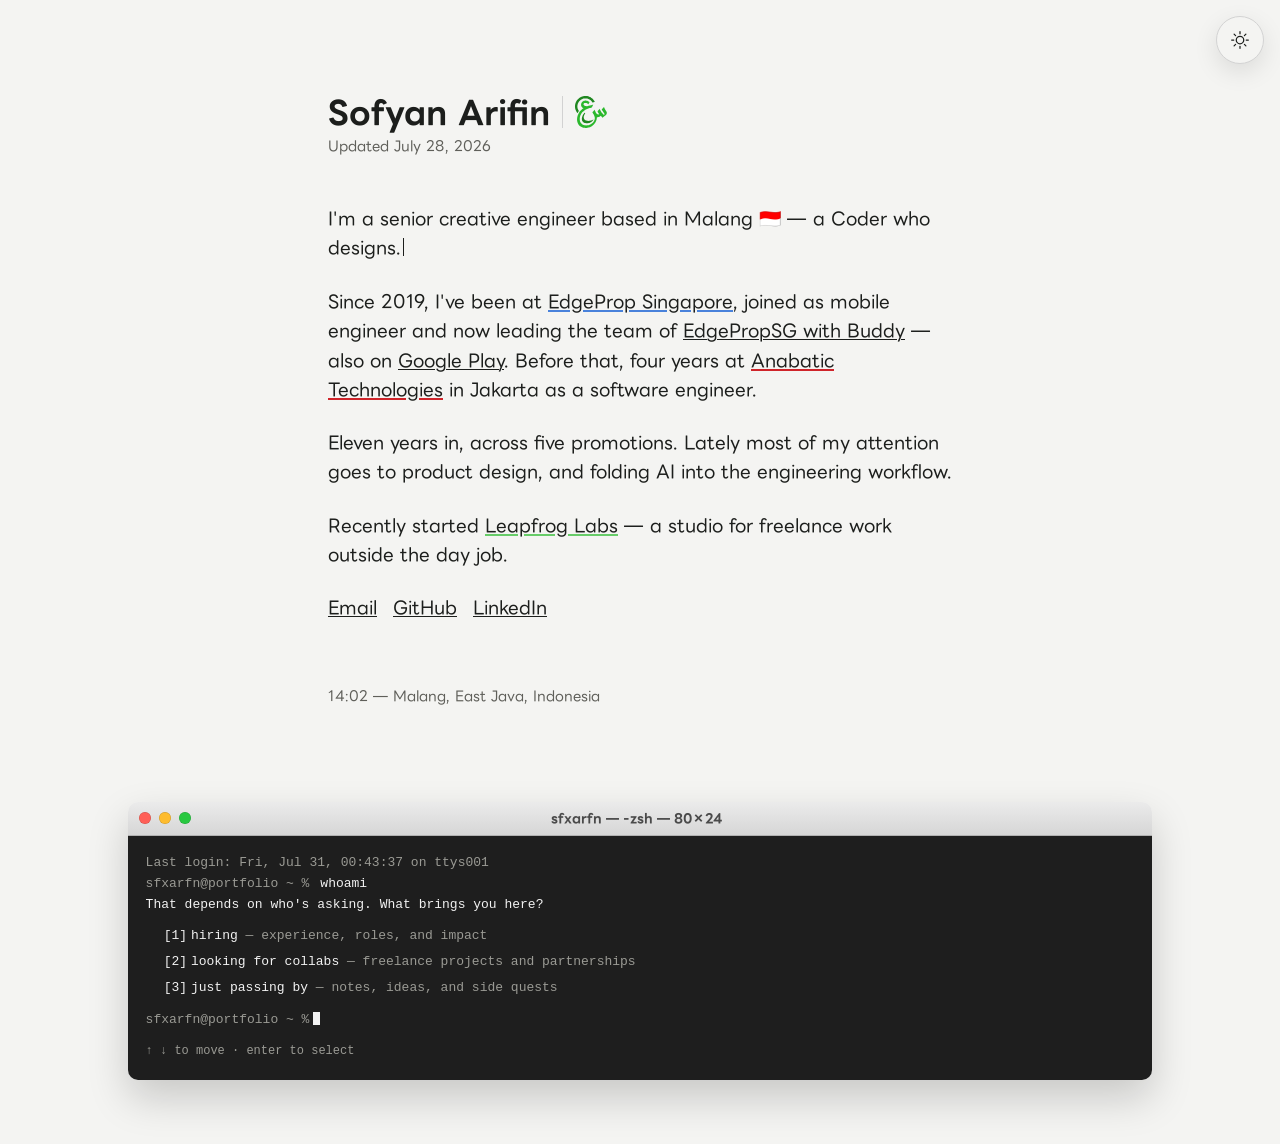
==== commit becc8e50: "deploy: 5343a7840a5a5a9bd65ffe2ca51c0bf9ccc275c4 sfxarfn/landing-page@5343a7840a5a5a9bd65ffe2ca51c0b" ====
--- a/index.html
+++ b/index.html
@@ -16,4 +16,4 @@
 <path fill-rule="evenodd" clip-rule="evenodd" d="M193.44 83.939C198.079 83.9053 205.485 84.4526 209.888 85.1684C214.29 85.8758 221.696 87.7284 226.335 89.2694C230.974 90.8105 237.232 93.3031 240.252 94.8104C243.271 96.3178 249.125 99.8714 253.275 102.709C257.424 105.547 262.443 109.379 268.052 114.6L257.315 132.402C251.411 142.195 246.392 150.422 246.156 150.7C245.92 150.978 243.457 149.269 240.673 146.911C237.89 144.545 233.15 140.982 230.13 138.995C227.111 136.999 221.898 134.204 218.533 132.78C215.168 131.349 209.474 129.564 205.881 128.806C201.175 127.821 196.991 127.568 190.91 127.896C185.984 128.166 180.198 129.075 176.993 130.077C173.973 131.029 169.436 133.05 166.905 134.574C163.793 136.435 161.465 138.684 159.736 141.479C157.509 145.075 157.172 146.422 157.172 151.584C157.172 156.199 157.661 158.591 159.323 162.178C160.588 164.906 163.565 168.89 166.568 171.862C169.377 174.641 174.488 178.506 177.921 180.443C181.354 182.388 187.199 185.032 190.91 186.321C197.168 188.493 198.577 188.662 222.961 188.561L249.53 180.931C264.147 176.729 284.642 171.197 295.076 168.628C305.518 166.052 318.608 162.995 324.175 161.833C329.742 160.662 334.482 159.888 334.718 160.098C334.954 160.317 329.877 171.761 323.45 185.546C317.022 199.323 311.515 210.868 311.22 211.188C310.924 211.516 304.042 213.167 295.919 214.859C287.805 216.552 275.845 219.398 269.351 221.175C262.856 222.952 252.414 226.177 246.156 228.341C239.897 230.514 229.262 234.724 222.539 237.706C215.817 240.678 206.134 245.411 201.031 248.206C195.928 251.002 187.013 256.408 181.21 260.215C175.416 264.021 166.872 270.194 162.233 273.924C157.594 277.654 149.058 285.587 143.255 291.549C137.461 297.511 129.988 305.983 126.656 310.387C123.324 314.782 118.449 321.797 115.818 325.965C113.195 330.134 108.556 338.664 105.511 344.913C102.474 351.161 98.3667 361.207 96.3846 367.228C94.4109 373.249 92.0155 382.15 91.0708 387.017C90.1346 391.876 88.9116 400.407 88.3549 405.964C87.7561 412.07 87.5621 421.24 87.8657 429.122C88.1441 436.297 88.996 445.585 89.7466 449.753C90.4973 453.922 92.0577 460.557 93.2048 464.49C94.3519 468.423 96.7135 474.679 98.451 478.385C100.189 482.09 103.841 488.532 106.582 492.7C109.315 496.869 114.603 503.336 118.34 507.066C122.068 510.797 127.972 515.849 131.447 518.3C134.93 520.75 141.568 524.658 146.207 526.99C150.846 529.315 158.437 532.481 163.076 534.022C167.715 535.554 175.492 537.626 180.367 538.611C185.697 539.698 194.09 540.59 201.453 540.868C208.31 541.121 217.757 540.902 222.961 540.363C228.064 539.832 236.034 538.62 240.673 537.668C245.312 536.716 253.663 534.434 259.229 532.599C264.796 530.771 273.905 527.049 279.472 524.346C285.039 521.635 293.575 516.793 298.45 513.576C303.325 510.367 310.882 504.734 315.26 501.062C319.637 497.391 326.191 491.159 329.818 487.227C333.453 483.294 338.876 476.658 341.871 472.49C344.865 468.322 349.563 460.557 352.312 455.227C355.062 449.897 358.267 442.697 359.44 439.227C360.62 435.749 362.248 429.88 363.058 426.175C364.062 421.585 364.526 415.817 364.517 408.07C364.5 399.573 364.036 394.571 362.662 388.28C361.649 383.649 359.448 375.876 357.77 371.018C356.091 366.15 352.759 358.007 350.372 352.912C347.977 347.818 342.444 338.151 338.075 331.439C333.697 324.719 327.574 315.06 318.785 300.703L320.734 298.597C321.805 297.435 331.15 286.64 341.499 274.598C351.849 262.556 360.46 252.703 360.646 252.703C360.831 252.703 362.484 256.678 364.323 261.545C366.162 266.404 370.025 275.684 372.909 282.16C375.794 288.635 380.374 297.915 383.09 302.791C385.797 307.667 389.972 314.269 392.368 317.477C394.755 320.677 398.677 325.039 401.081 327.161C403.476 329.283 407.466 332.239 409.937 333.73C412.4 335.228 417.46 337.216 421.172 338.167C424.883 339.111 430.104 339.877 432.769 339.868C435.434 339.868 439.609 339.439 442.047 338.917C444.485 338.403 446.661 337.847 446.897 337.687C447.133 337.527 444.788 334.066 441.701 329.991C438.606 325.923 433.933 319.187 431.318 315.018C428.695 310.85 424.52 303.271 422.04 298.176C419.552 293.082 416.819 286.985 414.424 280.332L430.466 261.461C439.289 251.086 448.204 240.56 454.066 233.537L457.204 243.12C458.924 248.392 462.88 257.823 465.992 264.071C469.105 270.32 474.596 279.793 478.189 285.124C481.782 290.454 487.171 297.84 490.157 301.545C493.143 305.25 498.963 311.995 503.087 316.526C507.203 321.056 513.732 328.256 517.586 332.525C521.905 337.308 525.785 342.63 527.708 346.411C529.42 349.788 531.006 352.55 531.242 352.559C531.478 352.567 533.089 351.035 534.826 349.165C536.564 347.287 538.715 344.332 539.592 342.597C540.478 340.862 541.464 338.108 541.793 336.492C542.131 334.841 541.937 331.506 541.363 328.913C540.79 326.361 538.833 321.435 537.003 317.966C535.172 314.488 527.784 303.507 520.572 293.545C513.369 283.583 505.474 272.215 503.037 268.282C500.599 264.349 497.031 258.278 491.583 248.493L511.497 226.598C522.445 214.556 532.026 204.039 532.794 203.23C534.11 201.841 534.388 202.321 537.416 211.23C539.195 216.443 542.848 225.251 545.547 230.809C548.355 236.611 555.913 249.158 563.284 260.282C570.352 270.935 577.184 281.73 578.466 284.282C579.748 286.825 581.84 291.751 583.122 295.229C584.91 300.096 585.543 303.574 585.863 310.387C586.192 317.216 585.956 320.382 584.834 324.281C584.033 327.06 582.009 331.986 580.33 335.229C578.112 339.515 575.076 343.313 569.205 349.123C564.111 354.176 555.246 361.376 545.133 368.66C536.336 375.001 523.625 384.348 504.673 398.655L501.409 393.468C499.612 390.613 493.919 384.087 488.757 378.967C483.595 373.847 477.565 368.255 471.357 363.439L463.555 371.287C458.958 375.91 453.324 380.575 449.849 382.647C446.602 384.584 441.094 387.169 437.619 388.39C432.212 390.293 429.817 390.638 421.172 390.714C415.605 390.765 409.439 390.52 403.881 389.544V392.701C403.881 394.436 403.316 400.693 402.616 406.596C401.924 412.499 400.355 421.787 399.141 427.227C397.926 432.667 395.413 441.669 393.557 447.227C391.702 452.785 388.37 461.307 386.16 466.174C383.95 471.033 379.961 478.806 377.287 483.437C374.622 488.069 370.16 495.083 367.368 499.016C364.585 502.948 359.937 509.012 357.044 512.489C354.151 515.959 346.999 523.445 341.145 529.121C335.292 534.797 325.853 542.889 320.169 547.1C314.484 551.318 305.476 557.356 300.137 560.523C294.798 563.689 287.207 567.765 283.268 569.592C279.329 571.411 272.488 574.249 268.086 575.899C263.683 577.541 256.657 579.882 252.482 581.095C248.307 582.308 240.336 584.202 234.769 585.297C229.203 586.4 220.093 587.764 214.527 588.328C208.31 588.96 199.201 589.162 190.91 588.867C183.488 588.59 172.86 587.604 167.293 586.653C161.727 585.71 153.562 583.966 149.159 582.779C144.756 581.592 136.592 578.821 131.025 576.632C125.458 574.451 117.294 570.678 112.891 568.253C108.488 565.836 100.897 560.868 96.0219 557.222C91.1468 553.584 83.1762 546.476 78.301 541.441C73.4174 536.396 67.0157 528.675 64.072 524.279C61.12 519.875 56.8099 512.489 54.482 507.858C52.1625 503.226 48.8225 495.083 47.0597 489.753C45.2968 484.422 43.087 476.279 42.1508 471.648C41.2061 467.016 40.059 460.002 39.5867 456.069C39.1228 452.136 38.4902 444.928 38.1866 440.069C37.8829 435.202 38.0769 425.543 38.6167 418.596C39.1565 411.649 40.1518 402.268 40.8181 397.754C41.4929 393.24 42.834 385.847 43.8039 381.333C44.7739 376.82 47.6248 366.874 50.1298 359.228C53.2759 349.645 57.1473 340.374 62.6044 329.334C67.488 319.456 73.7548 308.5 78.9758 300.703C83.6232 293.755 91.3913 283.33 96.2412 277.545C101.083 271.751 110.327 261.941 116.771 255.726C123.223 249.512 133.808 240.476 140.303 235.642C146.798 230.8 152.676 226.539 153.376 226.152C154.076 225.773 154.456 225.301 154.22 225.099C153.984 224.906 151.521 223.55 148.737 222.093C145.954 220.636 141.02 217.428 137.773 214.961C134.525 212.493 129.498 207.668 126.597 204.224C123.695 200.78 120.01 195.314 118.399 192.072C116.788 188.83 114.662 183.146 113.667 179.441C112.292 174.296 111.853 170.119 111.803 161.757C111.752 153.109 112.115 149.395 113.532 144.073C114.519 140.368 116.518 134.684 117.968 131.442C119.419 128.199 122.616 122.515 125.079 118.81C127.533 115.105 132.391 109.421 135.866 106.179C139.341 102.937 145.178 98.4904 148.83 96.2925C152.491 94.0946 159.281 90.9452 163.92 89.2863C168.559 87.6358 175.205 85.7747 178.68 85.1516C182.163 84.5284 188.801 83.9811 193.44 83.939Z" fill="#2BB82D" />
 <path d="M222.539 1.70801C217.276 0.806964 208.015 0.234339 195.549 0.0490782C185.115 -0.102499 173.729 0.108025 170.245 0.529072C166.77 0.95012 159.938 2.07853 155.063 3.03851C150.188 3.9985 141.652 6.12058 136.086 7.75425C130.519 9.39633 121.789 12.4363 116.686 14.5163C111.583 16.5962 104.372 19.9478 100.661 21.9604C96.9496 23.973 90.1176 28.1666 85.4787 31.2824C80.8397 34.3981 73.2487 40.057 68.6097 43.8549C63.9707 47.6611 56.7845 54.3389 52.6348 58.6841C48.4934 63.0378 42.5555 70.0103 39.4516 74.1787C36.3478 78.3471 31.869 84.8817 29.4905 88.7048C27.112 92.5279 22.9453 100.107 20.2294 105.547C17.5051 110.987 13.912 119.037 12.242 123.441C10.5719 127.837 8.27776 134.658 7.14754 138.599C6.01731 142.532 4.31355 149.731 3.36888 154.599C2.41579 159.458 1.19279 167.988 0.644543 173.546C0.0288253 179.761 -0.165168 189.167 0.146908 197.967C0.433681 205.84 1.22652 215.878 1.91815 220.282C2.60978 224.678 4.33885 232.829 5.77272 238.387C7.20658 243.945 10.0996 252.846 12.2167 258.176C14.3253 263.507 18.1546 271.835 20.7186 276.703C23.2827 281.561 27.7361 289.14 30.6123 293.544C33.4969 297.94 38.1949 304.483 41.0542 308.071C43.9135 311.658 46.5451 314.597 46.8909 314.597C47.2367 314.597 49.2019 311.473 51.2599 307.649C53.3095 303.826 57.0797 297.292 59.627 293.123C62.1742 288.955 65.9022 283.178 67.9096 280.281L71.5618 275.018C65.2022 265.553 61.6428 259.397 59.5342 255.229C57.434 251.061 54.3301 243.667 52.6348 238.808C50.9394 233.941 48.8308 227.12 47.9452 223.651C47.0596 220.173 45.7438 212.88 45.0268 207.44C44.3184 202 43.7279 194.514 43.7279 190.809C43.7279 187.104 44.3184 179.617 45.0353 174.177C45.7522 168.738 47.2957 160.493 48.4766 155.862C49.6489 151.23 51.9431 143.837 53.5794 139.441C55.2157 135.037 58.6148 127.458 61.1367 122.599C63.6586 117.732 68.2723 110.153 71.3762 105.757C74.4885 101.353 81.9699 92.8058 88.0006 86.7596C96.1483 78.5913 101.47 74.1029 108.674 69.3366C114.013 65.7998 122.734 60.8315 128.073 58.2968C133.412 55.7537 141.383 52.4947 145.785 51.0463C150.188 49.5979 157.408 47.6864 161.811 46.7938C166.214 45.9011 174.378 44.8317 179.945 44.4106C185.959 43.9559 194.511 43.9475 201.031 44.3938C207.062 44.8064 215.226 45.7411 219.165 46.4738C223.104 47.2064 230.889 49.2611 236.456 51.0548C242.023 52.84 251.326 56.7052 257.121 59.6273C262.924 62.5578 270.7 66.9788 274.411 69.463C278.122 71.9471 284.195 76.5113 287.907 79.6102C291.618 82.7091 297.193 88.0648 300.305 91.5006C303.409 94.9447 307.517 99.8373 309.431 102.389C311.338 104.932 314.838 110.237 317.2 114.178L317.696 115.005C319.832 118.561 321.537 121.401 321.569 121.479C321.611 121.555 331.133 119.374 342.731 116.646C354.328 113.909 364.104 111.669 364.45 111.66C364.795 111.66 365.082 111.079 365.082 110.389C365.082 109.69 362.965 105.05 360.384 100.073C357.795 95.0963 353.308 87.4164 350.415 83.0207C347.513 78.6165 342.292 71.6103 338.792 67.4419C335.3 63.2736 329.067 56.6294 324.934 52.68C320.809 48.7306 314.391 43.198 310.68 40.3854C306.968 37.5728 300.516 33.0255 296.341 30.2803C292.166 27.5351 284.575 23.1562 279.472 20.5457C274.369 17.9352 267.158 14.5921 263.446 13.11C259.735 11.6363 254.422 9.68264 251.638 8.7816C248.855 7.88056 242.968 6.22163 238.565 5.11007C234.162 3.99008 226.942 2.46589 222.539 1.70801Z" fill="#1F8720" />
 <path d="M182.264 314.277C178.899 312.138 175.989 310.387 175.803 310.387C175.61 310.387 173.661 312.374 171.468 314.808C169.275 317.241 165.328 322.067 162.688 325.544C160.048 329.014 156.362 334.134 154.498 336.913C152.634 339.692 148.788 346.134 145.945 351.228C143.103 356.323 138.886 365.224 136.575 371.018C134.264 376.803 131.438 385.139 130.291 389.544C129.144 393.939 127.752 400.954 127.187 405.122C126.554 409.838 126.352 417.476 126.639 425.333C126.959 433.88 127.643 440.01 128.773 444.28C129.684 447.749 131.354 452.869 132.476 455.648C133.597 458.427 135.967 462.974 137.739 465.753C139.518 468.532 142.335 472.482 144.005 474.536C145.684 476.583 149.901 480.515 153.376 483.269C156.86 486.022 163.498 490.123 168.137 492.372C172.784 494.637 180.358 497.433 185.006 498.612C189.645 499.782 197.05 501.163 201.453 501.685C206.193 502.233 214.982 502.418 222.961 502.132C230.383 501.854 239.686 501.045 243.625 500.321C247.564 499.597 253.831 498.191 257.542 497.205C261.253 496.212 268.085 493.913 272.724 492.094C277.363 490.267 284.01 487.227 287.485 485.332C290.968 483.446 297.041 479.715 300.98 477.054C304.919 474.393 311.565 469.012 315.74 465.113C319.915 461.206 325.465 455.395 328.08 452.195C330.695 449.004 334.397 443.825 336.303 440.701C338.218 437.577 339.762 434.924 339.745 434.806C339.728 434.688 335.08 436.532 329.412 438.907C323.753 441.282 314.559 444.81 308.993 446.747C303.426 448.692 293.743 451.547 287.485 453.105C281.226 454.663 273.256 456.44 269.772 457.054C265.791 457.762 256.572 458.174 244.89 458.174C230.172 458.174 224.943 457.863 219.587 456.675C215.876 455.85 209.803 454.132 206.092 452.869C202.381 451.598 196.341 448.861 192.681 446.789C189.012 444.718 183.319 440.516 180.029 437.467C176.731 434.41 172.43 429.484 170.464 426.52C168.499 423.547 165.977 418.47 164.872 415.228C163.759 411.985 162.367 406.301 161.777 402.596C161.102 398.352 160.891 392.584 161.212 387.017C161.515 381.754 162.637 374.596 163.987 369.333C165.235 364.466 167.563 357.266 169.157 353.334C170.76 349.393 173.459 343.532 175.162 340.289C176.866 337.056 180.628 330.892 183.529 326.605C186.431 322.319 188.708 318.665 188.59 318.488C188.472 318.311 185.63 316.416 182.264 314.277Z" fill="#1F8720" />
-</svg></a></div><p class="text-muted text-sm">Updated July 28, 2026</p></header><section class="flex flex-col gap-6 text-lg leading-relaxed"><p>I'm a senior creative engineer based in Malang 🇮🇩 — <span id="tagline" data-taglines="a Coder who designs.|a Designer who codes.|I ship the app, then argue about its spacing.|I redraw the screen, then build it.|eleven years shipping apps, now obsessed with how it feels.|I care about the pixel and the ship date, in that order.|I've evolved from writing the screens to deciding what's on it.|the design file and the pull request are the same argument.">a Coder who designs.</span></p><p>Since 2019, I've been at <a href="/experience#edgeprop" data-brand="edgeprop">EdgeProp Singapore</a>, joined as mobile engineer and now leading the team of <a target="_blank" rel="noopener" href="https://apps.apple.com/sg/app/edgepropsg-with-buddy/id1069299307">EdgePropSG with Buddy</a> — also on <a target="_blank" rel="noopener" href="https://play.google.com/store/apps/details?id=sg.com.theedgeproperty.app">Google Play</a>. Before that, four years at <a href="/experience#anabatic" data-brand="anabatic">Anabatic Technologies</a> in Jakarta as a software engineer.</p><p>Eleven years in, across five promotions. Lately most of my attention goes to product design, and folding AI into the engineering workflow.</p><p>Recently started <a href="/leapfrog-labs" data-brand="leapfrog">Leapfrog Labs</a> — a studio for freelance work outside the day job.</p><p class="flex flex-wrap gap-x-4 gap-y-1"><a href="mailto:sofyanarifin39@gmail.com" rel="me">Email</a><a href="https://github.com/sfxarfn" rel="me noopener" target="_blank">GitHub</a><a href="https://www.linkedin.com/in/sofyanarifin/" rel="me noopener" target="_blank">LinkedIn</a></p></section></main><footer class="text-muted mt-16 text-sm"><span id="clock" data-tz="Asia/Jakarta">Malang, East Java, Indonesia</span></footer></div><section id="terminal" aria-label="Where to next" data-astro-cid-kenkipkp><div class="term-window" data-astro-cid-kenkipkp><div class="term-titlebar" data-astro-cid-kenkipkp><span class="term-lights" aria-hidden="true" data-astro-cid-kenkipkp><i class="term-light" style="background:#ff5f57" data-astro-cid-kenkipkp></i><i class="term-light" style="background:#febc2e" data-astro-cid-kenkipkp></i><i class="term-light" style="background:#28c840" data-astro-cid-kenkipkp></i></span><span class="term-title" data-astro-cid-kenkipkp>sfxarfn — -zsh — 80×24</span></div><div class="term-body font-mono text-[13px] leading-relaxed" data-astro-cid-kenkipkp><p class="term-dim" data-astro-cid-kenkipkp>Last login: Fri, Jul 31, 00:37:00 on ttys001</p><p data-astro-cid-kenkipkp><span class="term-prompt" data-astro-cid-kenkipkp>sfxarfn@portfolio ~ %</span> whoami</p><p data-astro-cid-kenkipkp>That depends on who&#39;s asking. What brings you here?</p><ul class="mt-2 flex flex-col" data-astro-cid-kenkipkp><li data-astro-cid-kenkipkp><a data-term-option href="/experience" class="term-option" data-astro-cid-kenkipkp><span aria-hidden="true" class="term-caret" data-astro-cid-kenkipkp>›</span><span class="shrink-0" data-astro-cid-kenkipkp>[1]</span><span data-astro-cid-kenkipkp>hiring<span class="term-dim" data-astro-cid-kenkipkp> — experience, roles, and impact</span></span></a></li><li data-astro-cid-kenkipkp><a data-term-option href="/leapfrog-labs" class="term-option" data-astro-cid-kenkipkp><span aria-hidden="true" class="term-caret" data-astro-cid-kenkipkp>›</span><span class="shrink-0" data-astro-cid-kenkipkp>[2]</span><span data-astro-cid-kenkipkp>looking for collabs<span class="term-dim" data-astro-cid-kenkipkp> — freelance projects and partnerships</span></span></a></li><li data-astro-cid-kenkipkp><a data-term-option href="/journal" class="term-option" data-astro-cid-kenkipkp><span aria-hidden="true" class="term-caret" data-astro-cid-kenkipkp>›</span><span class="shrink-0" data-astro-cid-kenkipkp>[3]</span><span data-astro-cid-kenkipkp>just passing by<span class="term-dim" data-astro-cid-kenkipkp> — notes, ideas, and side quests</span></span></a></li></ul><p class="mt-2" data-astro-cid-kenkipkp><span class="term-prompt" data-astro-cid-kenkipkp>sfxarfn@portfolio ~ %</span><span class="term-block" aria-hidden="true" data-astro-cid-kenkipkp></span></p><p class="term-dim mt-3 text-[12px]" data-astro-cid-kenkipkp>↑ ↓ to move · enter to select</p></div></div></section><script type="module">var e=document.getElementById(`terminal`),t=[...e?.querySelectorAll(`[data-term-option]`)??[]];e&&t.length&&addEventListener(`keydown`,n=>{let r=n.key===`ArrowDown`;if(!r&&n.key!==`ArrowUp`)return;let i=t.indexOf(document.activeElement);if(i<0){n.preventDefault(),t[r?0:t.length-1].focus({preventScroll:!0}),e.scrollIntoView({behavior:`smooth`,block:`center`});return}n.preventDefault(),t[(i+(r?1:-1)+t.length)%t.length].focus({preventScroll:!0})});</script><script type="module">var e=document.getElementById(`clock`),t=e?.dataset.tz;if(e&&t){let n=e.textContent,r=new Intl.DateTimeFormat(`en-GB`,{timeZone:t,hour:`2-digit`,minute:`2-digit`}),i=()=>e.textContent=`${r.format(new Date)} — ${n}`;i(),setInterval(i,3e4)}var n=document.getElementById(`tagline`),r=n?.parentElement,i=n?.dataset.taglines?.split(`|`)??[];if(n&&r&&i.length>1&&!matchMedia(`(prefers-reduced-motion: reduce)`).matches){let e=e=>new Promise(t=>setTimeout(t,e)),t=()=>{let e=n.textContent;r.style.minHeight=``;let t=0;for(let e of i)n.textContent=e,t=Math.max(t,r.offsetHeight);n.textContent=e,r.style.minHeight=`${t}px`};t(),addEventListener(`resize`,t),n.classList.add(`caret`),(async()=>{for(let t=0;;t=(t+1)%i.length){let r=i[(t+1)%i.length];await e(2e3);for(let r=i[t].length;r>0;r--)n.textContent=i[t].slice(0,r-1),await e(25);for(let t=1;t<=r.length;t++)n.textContent=r.slice(0,t),await e(45)}})()}</script><script type="application/ld+json">{"@context":"https://schema.org","@type":"Person","name":"Sofyan Arifin","jobTitle":"Senior Creative Engineer","description":"a Coder who designs."}</script><script type="module">var e=document.querySelector(`[data-theme-toggle]`),t=matchMedia(`(prefers-color-scheme: dark)`),n=matchMedia(`(prefers-reduced-motion: reduce)`),r=!1,i=()=>{let t=document.documentElement.dataset.theme===`dark`;e&&(e.setAttribute(`aria-pressed`,String(t)),e.setAttribute(`aria-label`,t?`Switch to light mode`:`Switch to dark mode`))};e?.addEventListener(`click`,()=>{if(r)return;let e=document.documentElement.dataset.theme===`dark`?`light`:`dark`,t=()=>{document.documentElement.dataset.theme=e;try{localStorage.setItem(`theme`,e)}catch{}i()};if(!document.startViewTransition||n.matches){t();return}let a=Math.hypot(innerWidth,innerHeight),o=Math.min(760,Math.max(560,a*.48));r=!0,document.documentElement.style.setProperty(`--theme-ripple-radius`,`${a}px`),document.documentElement.style.setProperty(`--theme-ripple-duration`,`${o}ms`),document.documentElement.dataset.themeTransition=e;let s=document.startViewTransition(t),c=new Promise(e=>{setTimeout(e,o+50)});s.waitUntil?.(c),Promise.allSettled([s.finished,c]).then(()=>{r=!1,delete document.documentElement.dataset.themeTransition,document.documentElement.style.removeProperty(`--theme-ripple-radius`),document.documentElement.style.removeProperty(`--theme-ripple-duration`)})}),t.addEventListener(`change`,e=>{try{if(localStorage.getItem(`theme`))return}catch{}document.documentElement.dataset.theme=e.matches?`dark`:`light`,i()}),i();</script></body></html>+</svg></a></div><p class="text-muted text-sm">Updated July 28, 2026</p></header><section class="flex flex-col gap-6 text-lg leading-relaxed"><p>I'm a senior creative engineer based in Malang 🇮🇩 — <span id="tagline" data-taglines="a Coder who designs.|a Designer who codes.|I ship the app, then argue about its spacing.|I redraw the screen, then build it.|eleven years shipping apps, now obsessed with how it feels.|I care about the pixel and the ship date, in that order.|I've evolved from writing the screens to deciding what's on it.|the design file and the pull request are the same argument.">a Coder who designs.</span></p><p>Since 2019, I've been at <a href="/experience#edgeprop" data-brand="edgeprop">EdgeProp Singapore</a>, joined as mobile engineer and now leading the team of <a target="_blank" rel="noopener" href="https://apps.apple.com/sg/app/edgepropsg-with-buddy/id1069299307">EdgePropSG with Buddy</a> — also on <a target="_blank" rel="noopener" href="https://play.google.com/store/apps/details?id=sg.com.theedgeproperty.app">Google Play</a>. Before that, four years at <a href="/experience#anabatic" data-brand="anabatic">Anabatic Technologies</a> in Jakarta as a software engineer.</p><p>Eleven years in, across five promotions. Lately most of my attention goes to product design, and folding AI into the engineering workflow.</p><p>Recently started <a href="/leapfrog-labs" data-brand="leapfrog">Leapfrog Labs</a> — a studio for freelance work outside the day job.</p><p class="flex flex-wrap gap-x-4 gap-y-1"><a href="mailto:sofyanarifin39@gmail.com" rel="me">Email</a><a href="https://github.com/sfxarfn" rel="me noopener" target="_blank">GitHub</a><a href="https://www.linkedin.com/in/sofyanarifin/" rel="me noopener" target="_blank">LinkedIn</a></p></section></main><footer class="text-muted mt-16 text-sm"><span id="clock" data-tz="Asia/Jakarta">Malang, East Java, Indonesia</span></footer></div><section id="terminal" aria-label="Where to next" data-astro-cid-kenkipkp><div class="term-window" data-astro-cid-kenkipkp><div class="term-titlebar" data-astro-cid-kenkipkp><span class="term-lights" aria-hidden="true" data-astro-cid-kenkipkp><i class="term-light" style="background:#ff5f57" data-astro-cid-kenkipkp></i><i class="term-light" style="background:#febc2e" data-astro-cid-kenkipkp></i><i class="term-light" style="background:#28c840" data-astro-cid-kenkipkp></i></span><span class="term-title" data-astro-cid-kenkipkp>sfxarfn — -zsh — 80×24</span></div><div class="term-body font-mono text-[13px] leading-relaxed" data-astro-cid-kenkipkp><p class="term-dim" data-astro-cid-kenkipkp>Last login: Fri, Jul 31, 00:43:37 on ttys001</p><p data-astro-cid-kenkipkp><span class="term-prompt" data-astro-cid-kenkipkp>sfxarfn@portfolio ~ %</span> whoami</p><p data-astro-cid-kenkipkp>That depends on who&#39;s asking. What brings you here?</p><ul class="mt-2 flex flex-col" data-astro-cid-kenkipkp><li data-astro-cid-kenkipkp><a data-term-option href="/experience" class="term-option" data-astro-cid-kenkipkp><span aria-hidden="true" class="term-caret" data-astro-cid-kenkipkp>›</span><span class="shrink-0" data-astro-cid-kenkipkp>[1]</span><span data-astro-cid-kenkipkp>hiring<span class="term-dim" data-astro-cid-kenkipkp> — experience, roles, and impact</span></span></a></li><li data-astro-cid-kenkipkp><a data-term-option href="/leapfrog-labs" class="term-option" data-astro-cid-kenkipkp><span aria-hidden="true" class="term-caret" data-astro-cid-kenkipkp>›</span><span class="shrink-0" data-astro-cid-kenkipkp>[2]</span><span data-astro-cid-kenkipkp>looking for collabs<span class="term-dim" data-astro-cid-kenkipkp> — freelance projects and partnerships</span></span></a></li><li data-astro-cid-kenkipkp><a data-term-option href="/journal" class="term-option" data-astro-cid-kenkipkp><span aria-hidden="true" class="term-caret" data-astro-cid-kenkipkp>›</span><span class="shrink-0" data-astro-cid-kenkipkp>[3]</span><span data-astro-cid-kenkipkp>just passing by<span class="term-dim" data-astro-cid-kenkipkp> — notes, ideas, and side quests</span></span></a></li></ul><p class="mt-2" data-astro-cid-kenkipkp><span class="term-prompt" data-astro-cid-kenkipkp>sfxarfn@portfolio ~ %</span><span class="term-block" aria-hidden="true" data-astro-cid-kenkipkp></span></p><p class="term-dim mt-3 text-[12px]" data-astro-cid-kenkipkp>↑ ↓ to move · enter to select</p></div></div></section><script type="module">var e=document.getElementById(`terminal`),t=[...e?.querySelectorAll(`[data-term-option]`)??[]];e&&t.length&&addEventListener(`keydown`,n=>{let r=n.key===`ArrowDown`;if(!r&&n.key!==`ArrowUp`)return;let i=t.indexOf(document.activeElement);if(i<0){n.preventDefault(),t[r?0:t.length-1].focus({preventScroll:!0}),e.scrollIntoView({behavior:`smooth`,block:`center`});return}n.preventDefault(),t[(i+(r?1:-1)+t.length)%t.length].focus({preventScroll:!0})});</script><script type="module">var e=document.getElementById(`clock`),t=e?.dataset.tz;if(e&&t){let n=e.textContent,r=new Intl.DateTimeFormat(`en-GB`,{timeZone:t,hour:`2-digit`,minute:`2-digit`}),i=()=>e.textContent=`${r.format(new Date)} — ${n}`;i(),setInterval(i,3e4)}var n=document.getElementById(`tagline`),r=n?.parentElement,i=n?.dataset.taglines?.split(`|`)??[];if(n&&r&&i.length>1&&!matchMedia(`(prefers-reduced-motion: reduce)`).matches){let e=e=>new Promise(t=>setTimeout(t,e)),t=()=>{let e=n.textContent;r.style.minHeight=``;let t=0;for(let e of i)n.textContent=e,t=Math.max(t,r.offsetHeight);n.textContent=e,r.style.minHeight=`${t}px`};t(),addEventListener(`resize`,t),n.classList.add(`caret`),(async()=>{for(let t=0;;t=(t+1)%i.length){let r=i[(t+1)%i.length];await e(2e3);for(let r=i[t].length;r>0;r--)n.textContent=i[t].slice(0,r-1),await e(25);for(let t=1;t<=r.length;t++)n.textContent=r.slice(0,t),await e(45)}})()}</script><script type="application/ld+json">{"@context":"https://schema.org","@type":"Person","name":"Sofyan Arifin","jobTitle":"Senior Creative Engineer","description":"a Coder who designs."}</script><script type="module">var e=document.querySelector(`[data-theme-toggle]`),t=matchMedia(`(prefers-color-scheme: dark)`),n=matchMedia(`(prefers-reduced-motion: reduce)`),r=!1,i=()=>{let t=document.documentElement.dataset.theme===`dark`;e&&(e.setAttribute(`aria-pressed`,String(t)),e.setAttribute(`aria-label`,t?`Switch to light mode`:`Switch to dark mode`))};e?.addEventListener(`click`,()=>{if(r)return;let e=document.documentElement.dataset.theme===`dark`?`light`:`dark`,t=()=>{document.documentElement.dataset.theme=e;try{localStorage.setItem(`theme`,e)}catch{}i()};if(!document.startViewTransition||n.matches){t();return}let a=Math.hypot(innerWidth,innerHeight),o=Math.min(760,Math.max(560,a*.48));r=!0,document.documentElement.style.setProperty(`--theme-ripple-radius`,`${a}px`),document.documentElement.style.setProperty(`--theme-ripple-duration`,`${o}ms`),document.documentElement.dataset.themeTransition=e;let s=document.startViewTransition(t),c=new Promise(e=>{setTimeout(e,o+50)});s.waitUntil?.(c),Promise.allSettled([s.finished,c]).then(()=>{r=!1,delete document.documentElement.dataset.themeTransition,document.documentElement.style.removeProperty(`--theme-ripple-radius`),document.documentElement.style.removeProperty(`--theme-ripple-duration`)})}),t.addEventListener(`change`,e=>{try{if(localStorage.getItem(`theme`))return}catch{}document.documentElement.dataset.theme=e.matches?`dark`:`light`,i()}),i();</script></body></html>
